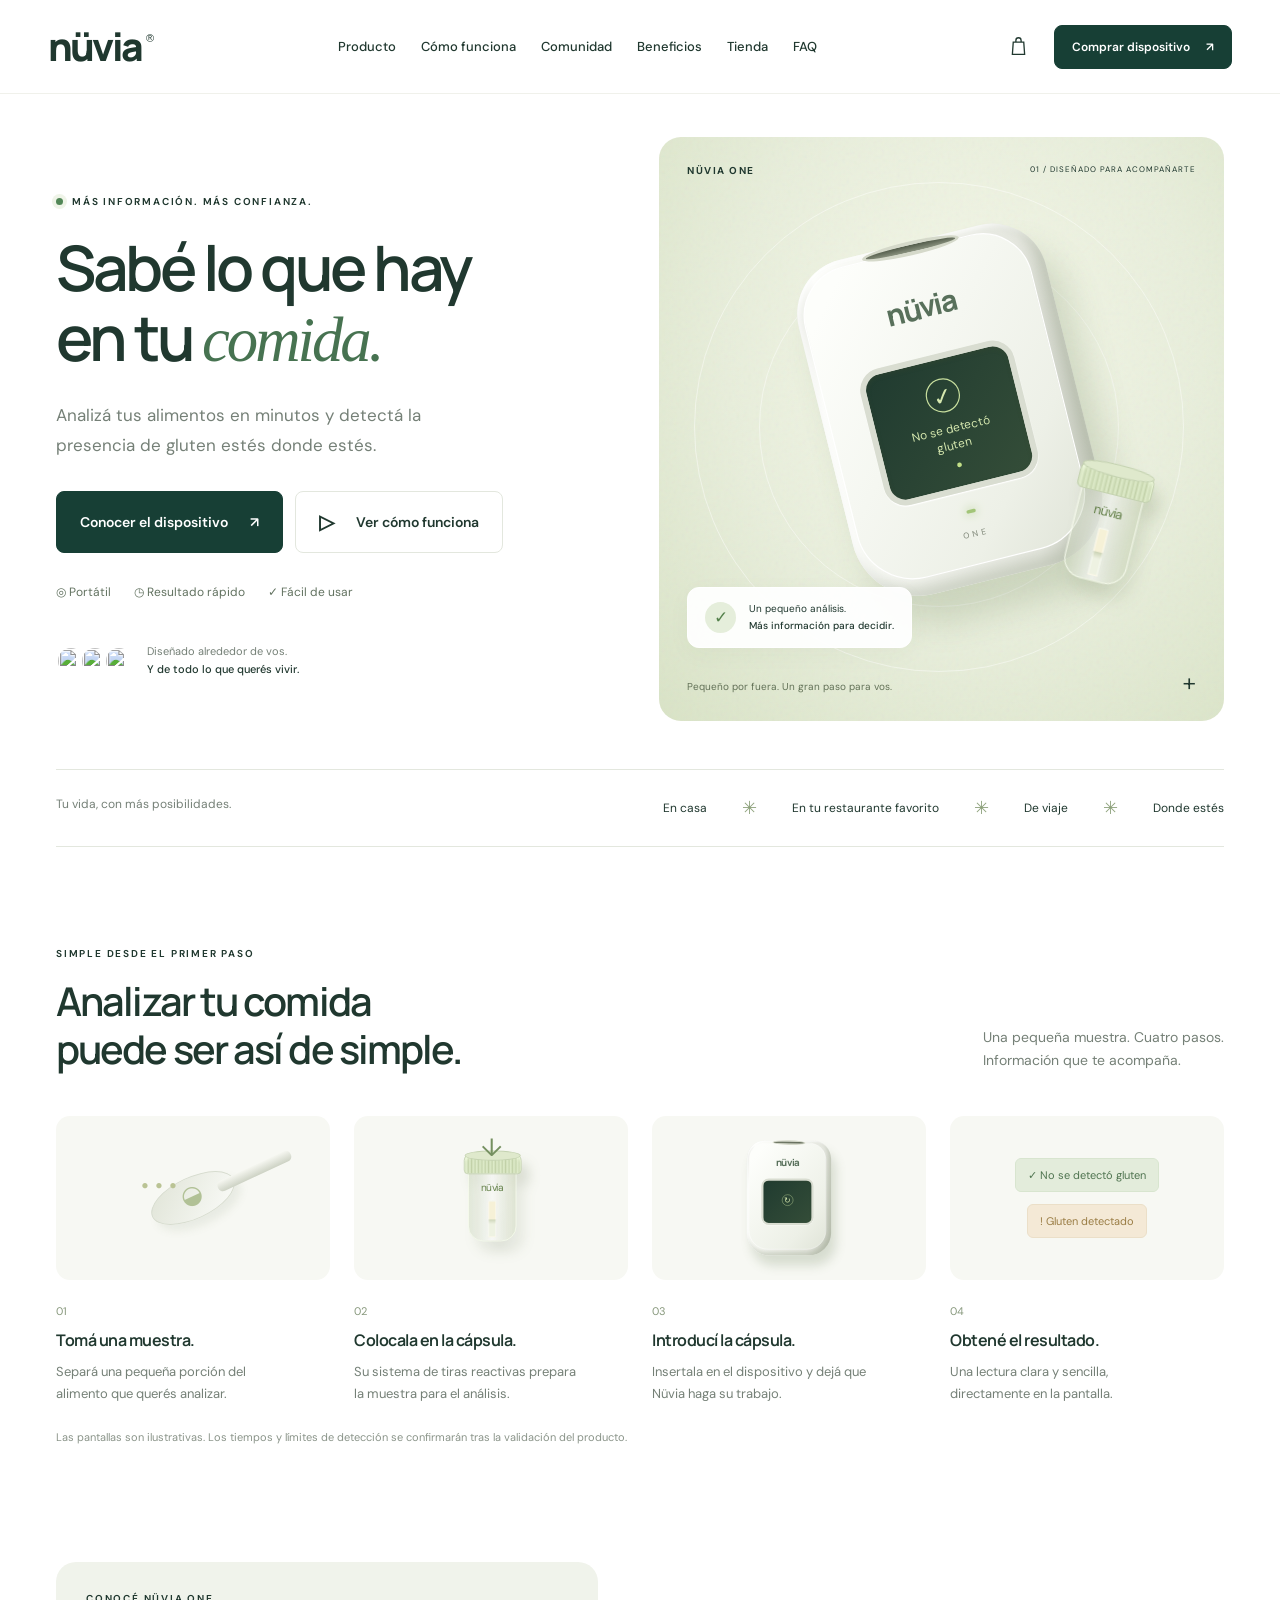
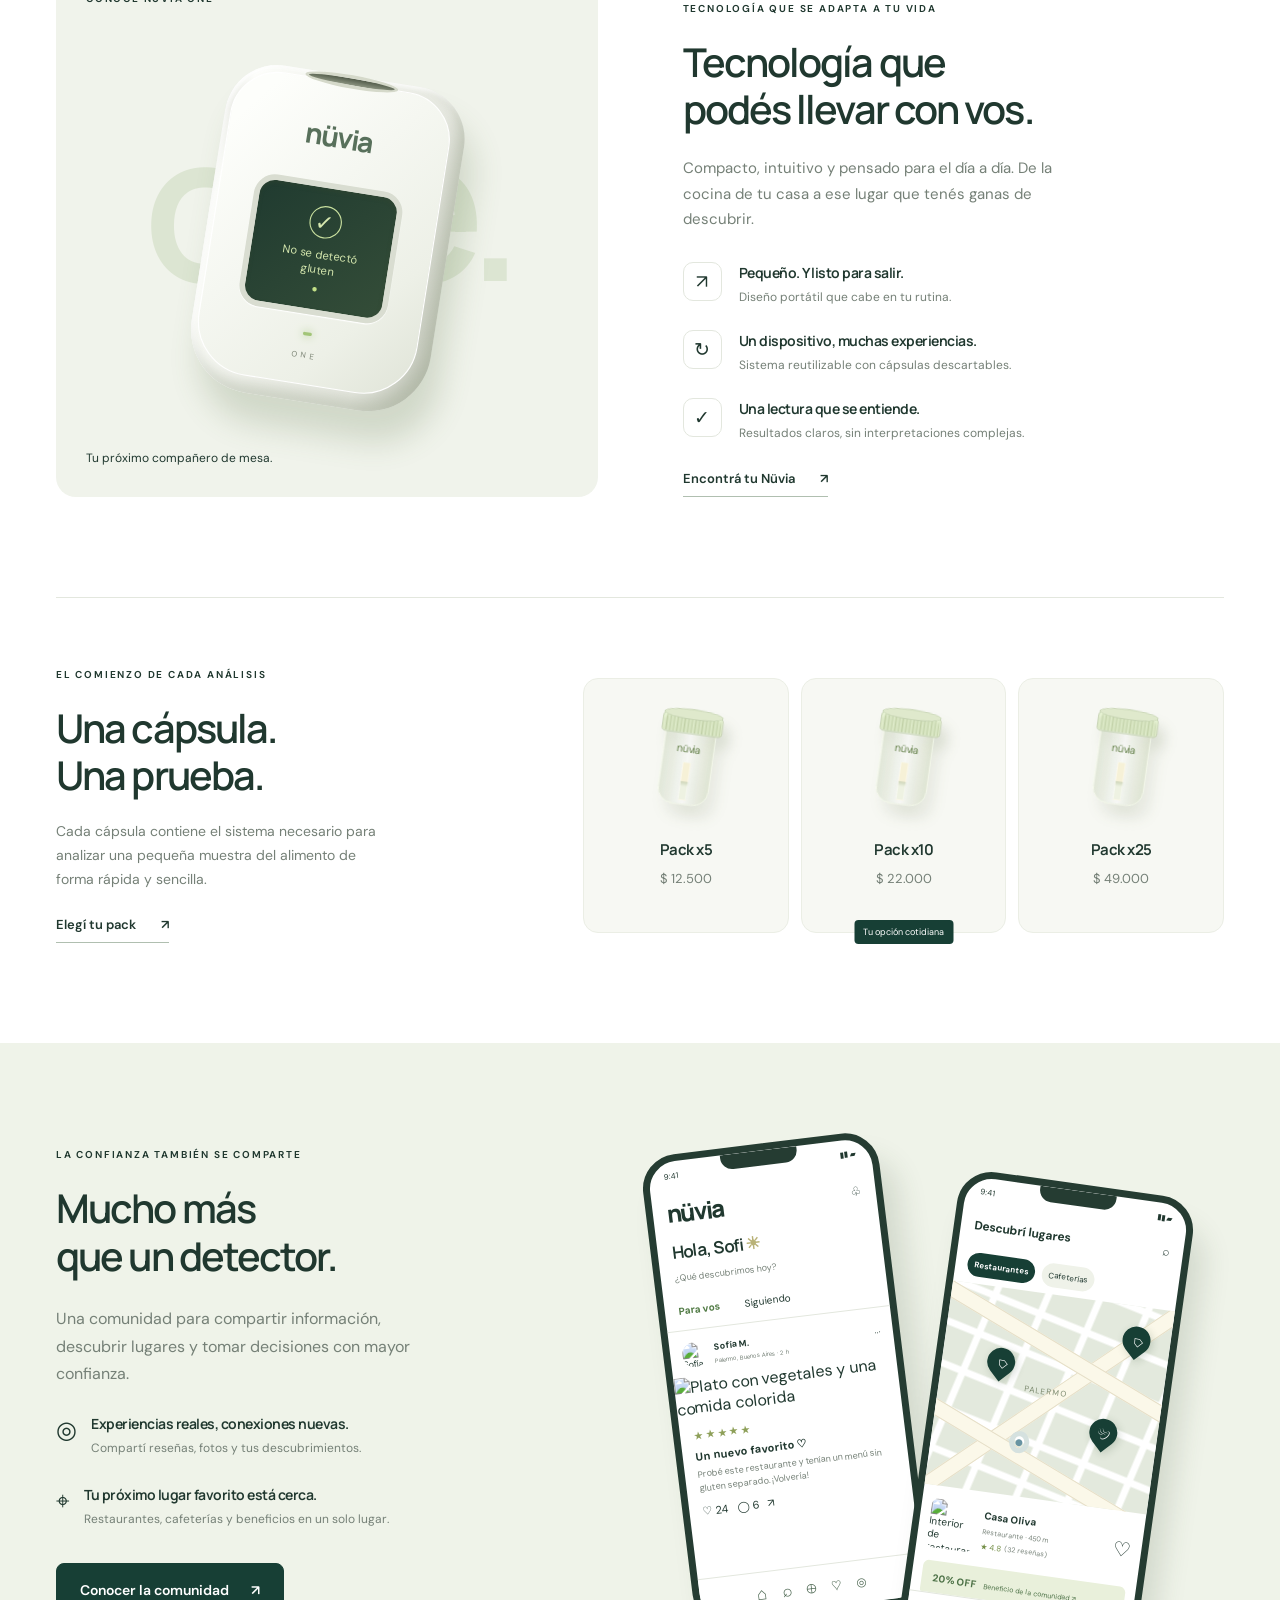
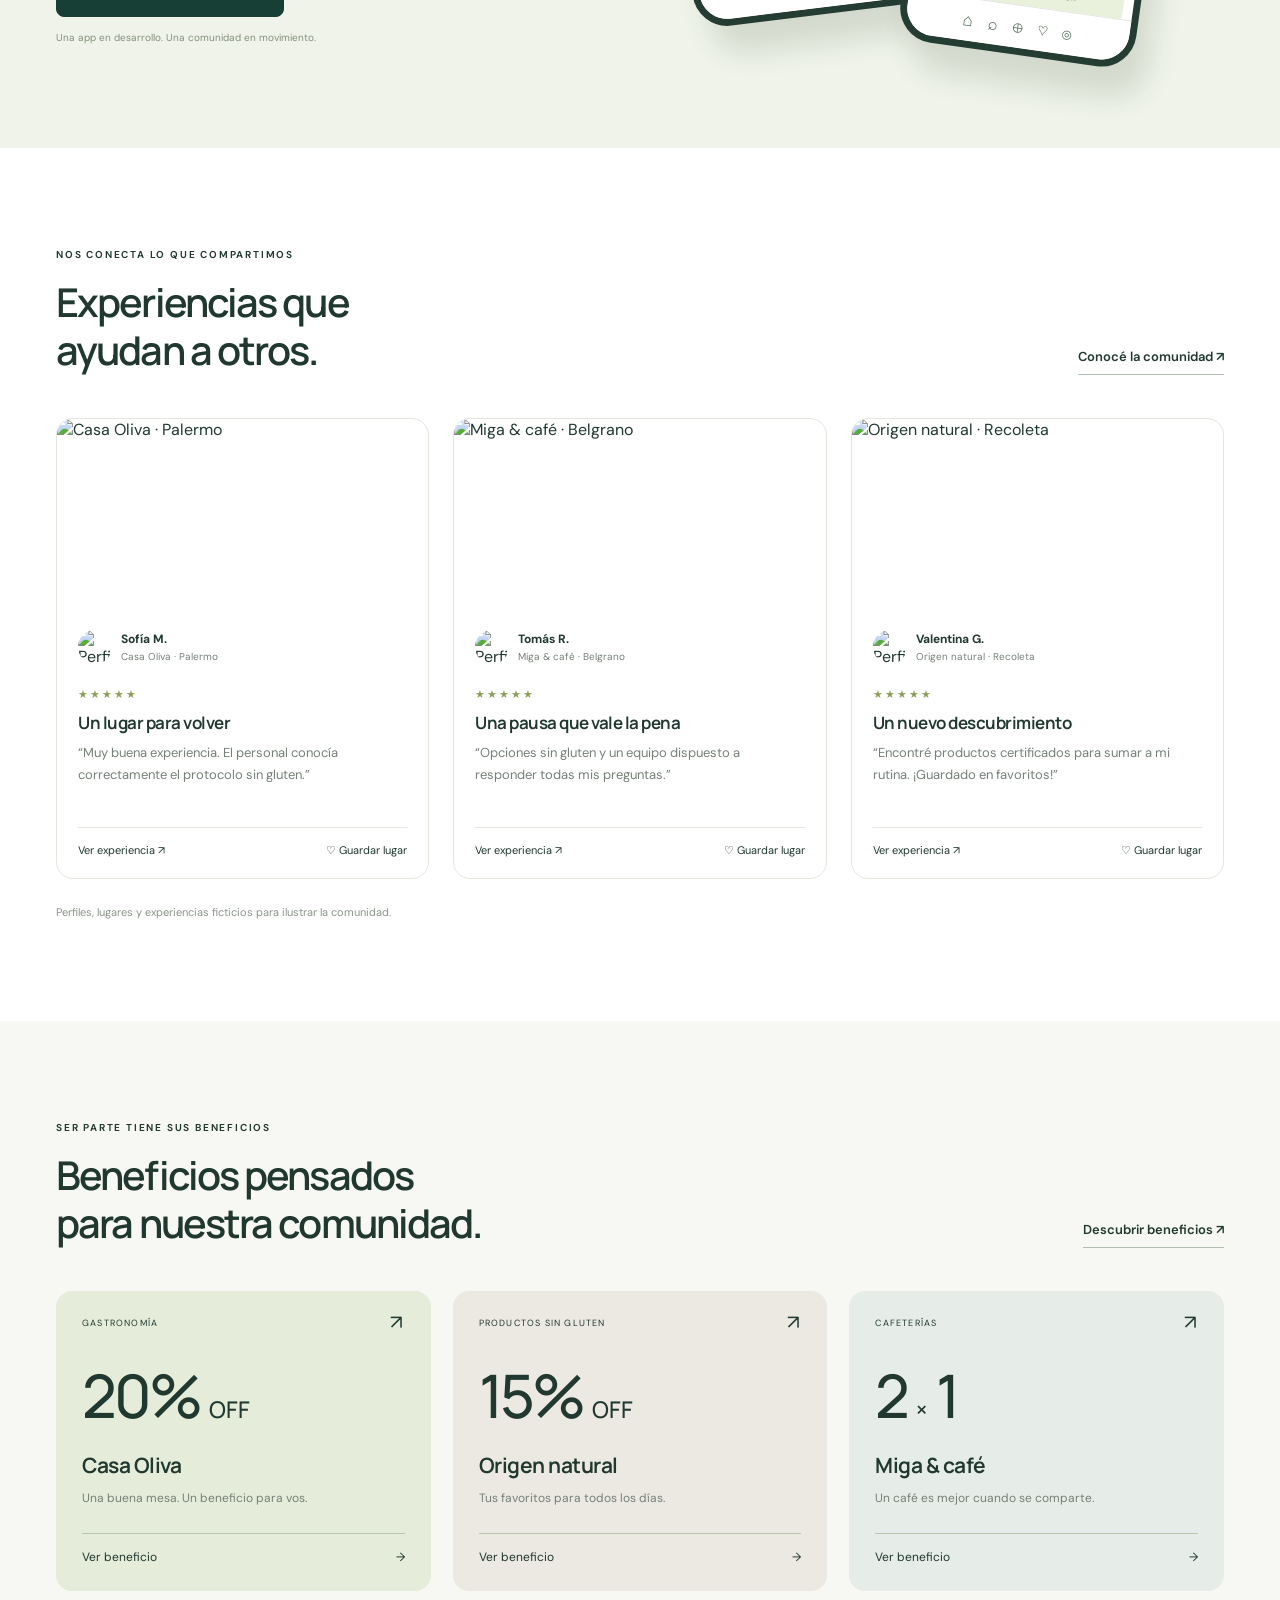
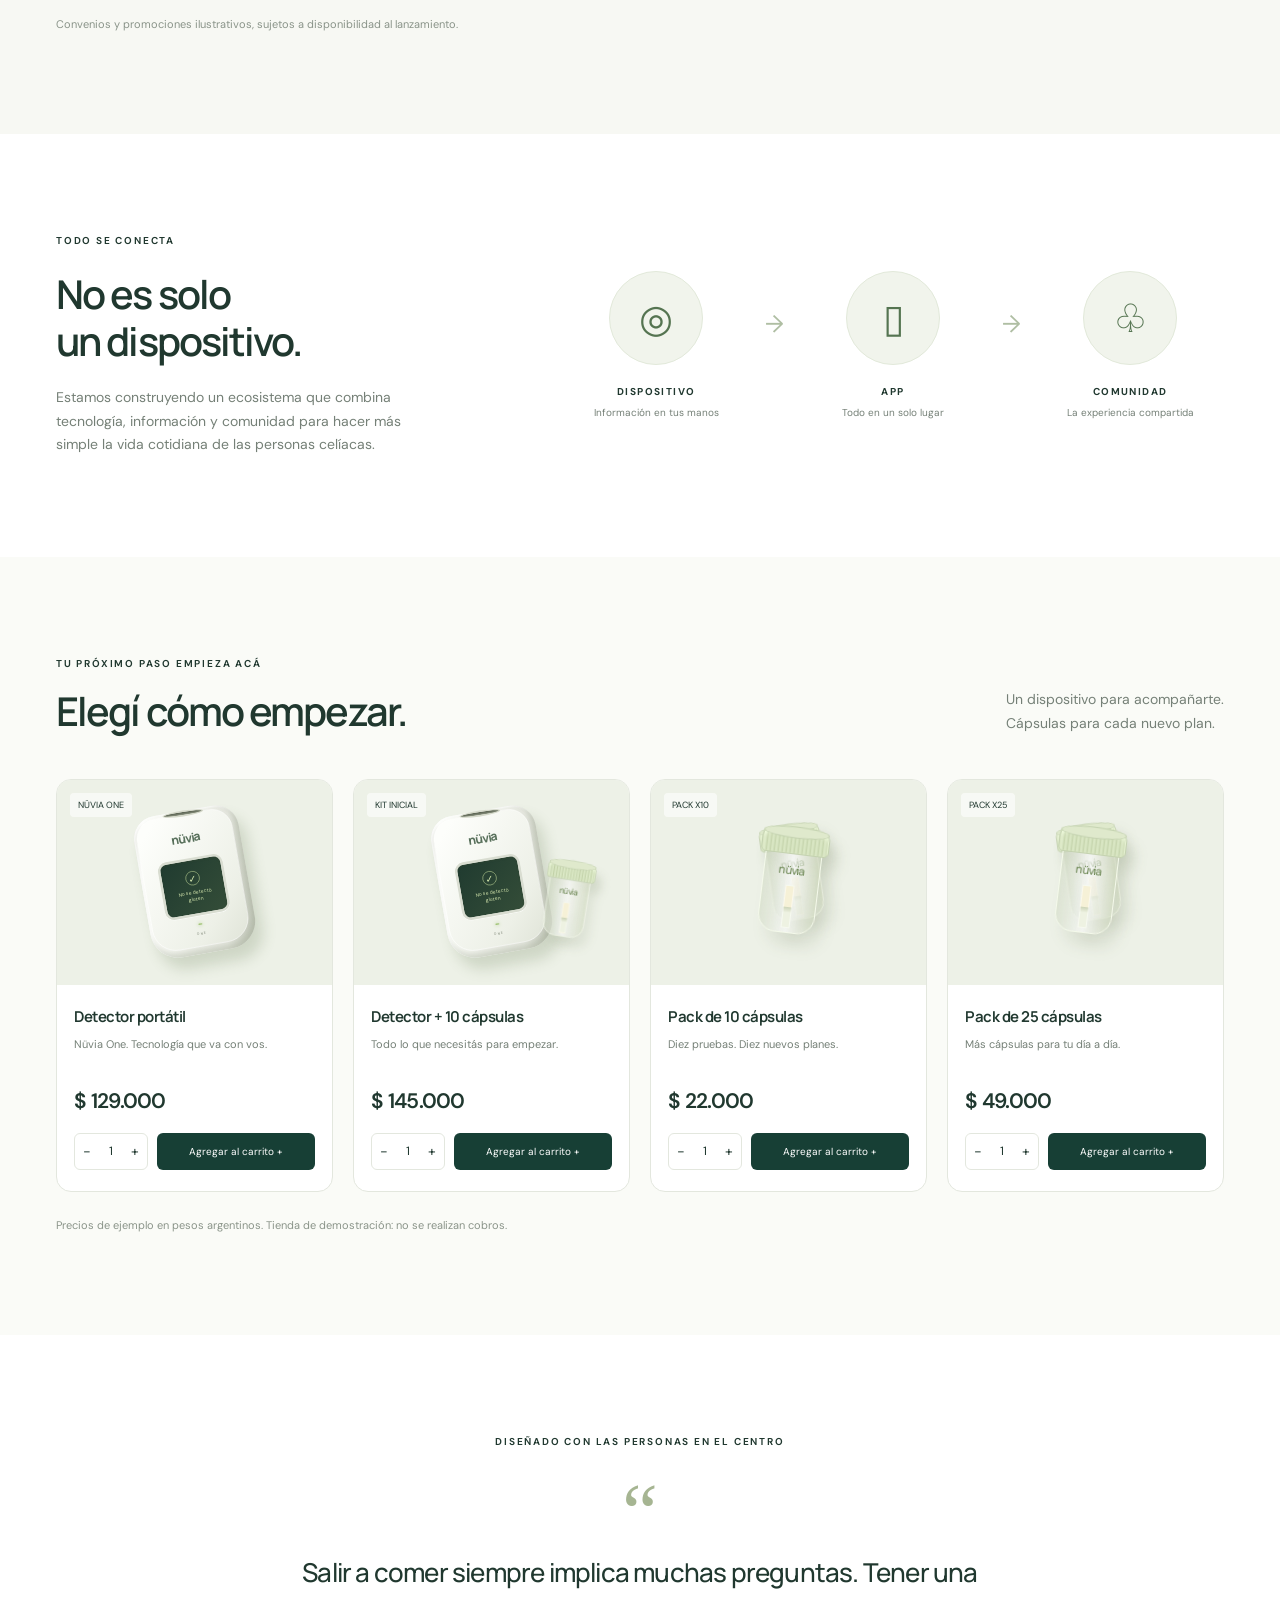
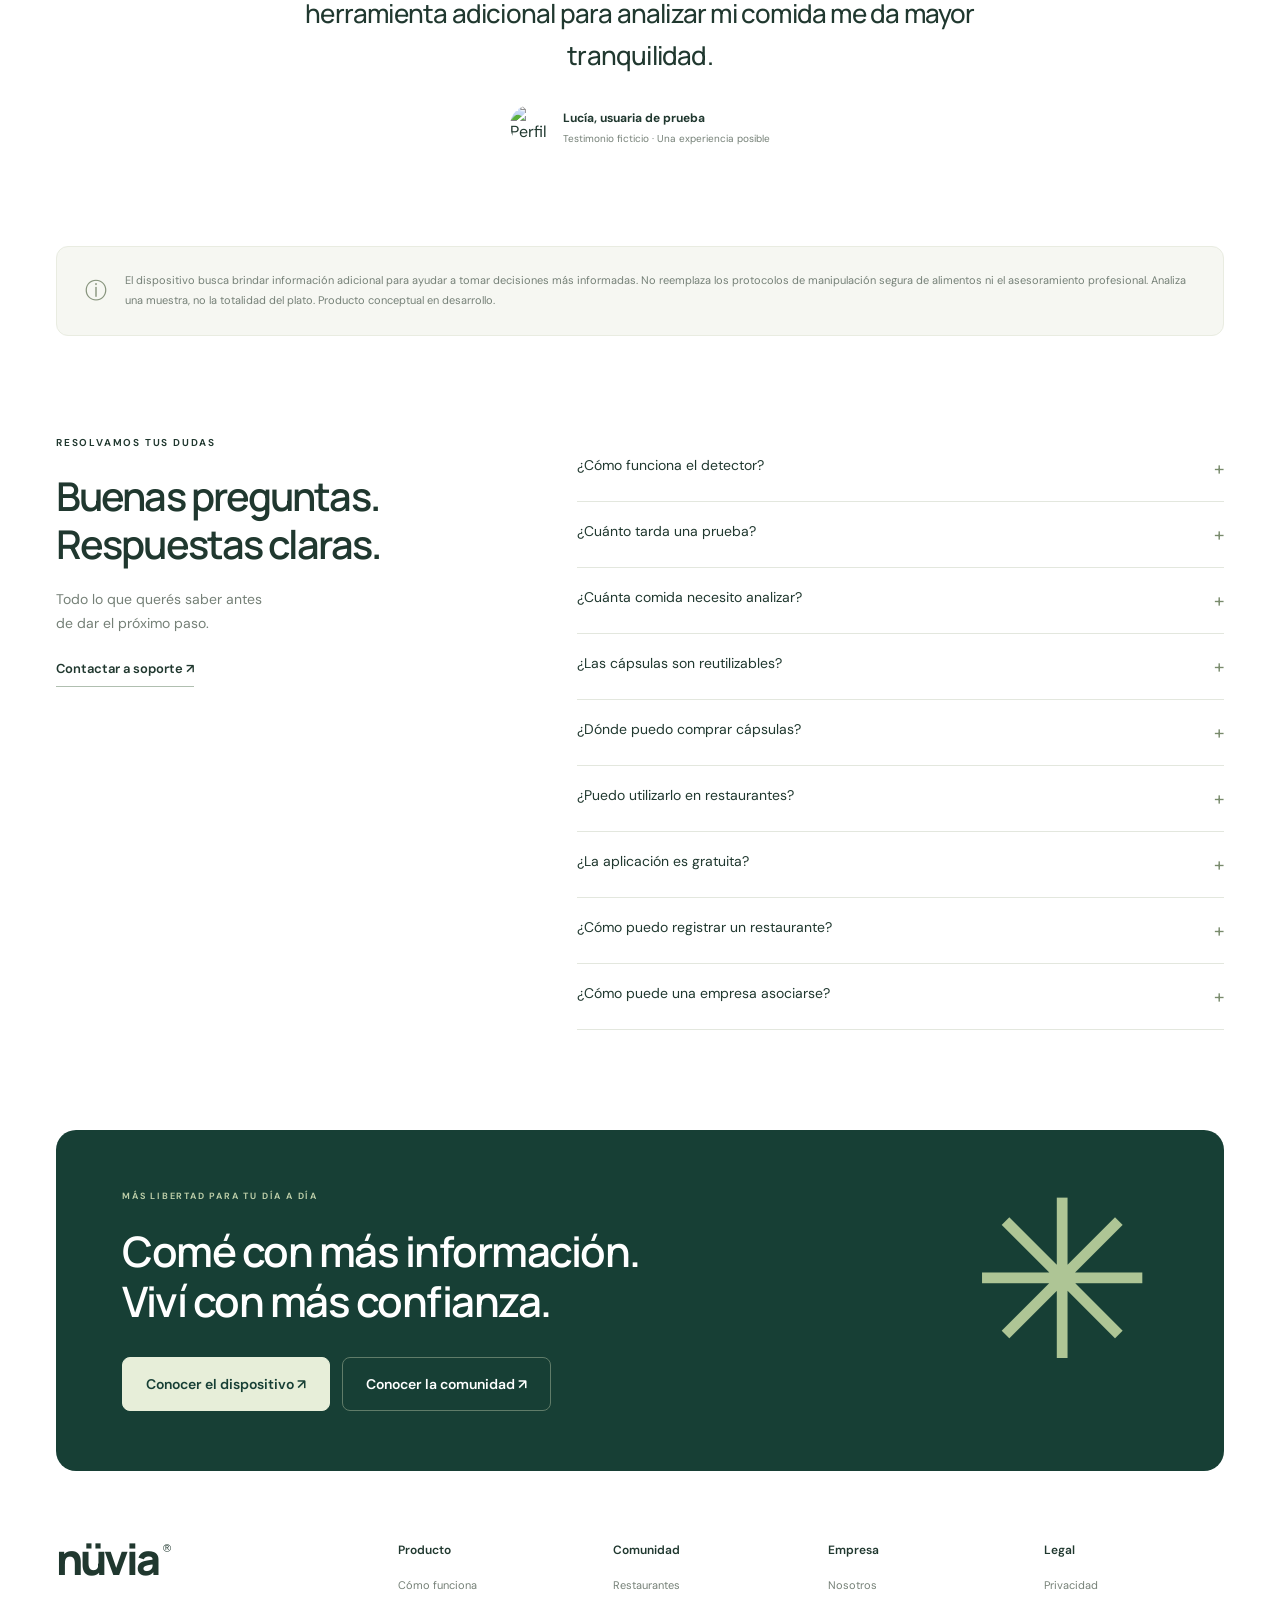
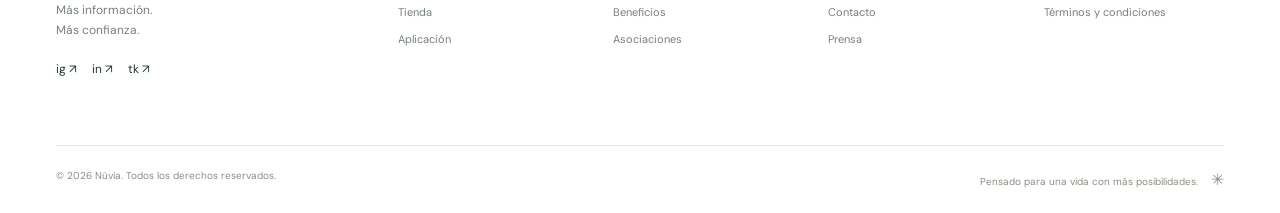
==== index.html @ 9cae3223 "Add files via upload" ====
<!DOCTYPE html>
<html lang="es"><head><meta charset="UTF-8"><meta name="viewport" content="width=device-width, initial-scale=1"><meta name="description" content="Nüvia: un ecosistema de tecnología, información y comunidad para personas celíacas. Conocé nuestro detector portátil, cápsulas y app."><meta name="theme-color" content="#163e36"><title>Nüvia — Comé con más confianza</title><link rel="icon" href="data:image/svg+xml,%3Csvg xmlns='http://www.w3.org/2000/svg' viewBox='0 0 40 40'%3E%3Crect width='40' height='40' rx='12' fill='%23163e36'/%3E%3Ctext x='9' y='29' font-size='30' fill='white' font-family='sans-serif'%3En%3C/text%3E%3C/svg%3E"><link rel="preconnect" href="https://fonts.googleapis.com"><link rel="preconnect" href="https://fonts.gstatic.com" crossorigin><link href="https://fonts.googleapis.com/css2?family=DM+Sans:wght@400;450;500;600;650;700&family=Manrope:wght@400;500;600;650;700;750;800&display=swap" rel="stylesheet"><link rel="stylesheet" href="styles.css"><script src="app.js" defer></script></head><body>
<header class="navbar"><a href="#" class="logo" aria-label="Nüvia, inicio">nüvia<span>®</span></a><nav id="navigation" aria-label="Navegación principal"><a href="#producto">Producto</a><a href="#como-funciona">Cómo funciona</a><a href="#comunidad">Comunidad</a><a href="#beneficios">Beneficios</a><a href="#tienda">Tienda</a><a href="#faq">FAQ</a></nav><div class="nav-actions"><button class="cart-toggle icon-button" aria-label="Abrir carrito"><svg viewBox="0 0 24 24"><path d="M6 7h12l1 14H5L6 7Zm3 0V5a3 3 0 0 1 6 0v2"/></svg><span class="cart-count" hidden>0</span></button><a class="button small" href="#tienda">Comprar dispositivo <span>↗</span></a><button class="menu-toggle icon-button" aria-label="Abrir menú" aria-expanded="false">☰</button></div></header>
<main><section class="hero section-wrap"><div class="hero-copy"><div class="eyebrow"><span class="status-dot"></span> MÁS INFORMACIÓN. MÁS CONFIANZA.</div><h1>Sabé lo que hay<br>en tu <span class="serif-word">comida.</span></h1><p>Analizá tus alimentos en minutos y detectá la presencia de gluten estés donde estés.</p><div class="button-row"><a href="#producto" class="button">Conocer el dispositivo <span>↗</span></a><a href="#como-funciona" class="button secondary"><span class="play">▷</span> Ver cómo funciona</a></div><div class="hero-features"><span>◎ Portátil</span><span>◷ Resultado rápido</span><span>✓ Fácil de usar</span></div><div class="hero-note"><span class="tiny-avatars"><img src="https://i.pravatar.cc/70?img=47" alt=""><img src="https://i.pravatar.cc/70?img=12" alt=""><img src="https://i.pravatar.cc/70?img=44" alt=""></span><span>Diseñado alrededor de vos.<br><strong>Y de todo lo que querés vivir.</strong></span></div></div><div class="hero-art"><div class="art-grain"></div><span class="art-label">NÜVIA ONE <span>01 / DISEÑADO PARA ACOMPAÑARTE</span></span><div class="orbit orbit-one"></div><div class="orbit orbit-two"></div><div class="device hero-device"><div class="device-slot"></div><div class="device-face"><div class="device-brand">nüvia</div><div class="device-screen"><span class="screen-check">✓</span><span>No se detectó<br><b>gluten</b></span><i></i></div><div class="device-light"></div><span class="device-model">ONE</span></div></div><div class="capsule hero-capsule"><div class="capsule-top"></div><div class="capsule-body"><span>nüvia</span><i></i></div></div><div class="floating-result"><span class="result-icon">✓</span><div>Un pequeño análisis.<br><strong>Más información para decidir.</strong></div></div><span class="art-foot">Pequeño por fuera. Un gran paso para vos.</span><span class="art-plus">+</span></div></section>
<div class="manifesto-strip section-wrap"><span>Tu vida, con más posibilidades.</span><div>En casa <span>✳</span> En tu restaurante favorito <span>✳</span> De viaje <span>✳</span> Donde estés</div></div>
<section id="como-funciona" class="section-wrap how section-space"><div class="section-heading"><div><div class="eyebrow">SIMPLE DESDE EL PRIMER PASO</div><h2>Analizar tu comida<br>puede ser así de simple.</h2></div><p>Una pequeña muestra. Cuatro pasos.<br>Información que te acompaña.</p></div><div class="steps"><article><div class="step-visual"><span class="sample-spoon">◒</span><span class="sample-dots">• • •</span></div><span class="step-number">01</span><h3>Tomá una muestra.</h3><p>Separá una pequeña porción del alimento que querés analizar.</p></article><article><div class="step-visual"><div class="capsule mini-capsule"><div class="capsule-top"></div><div class="capsule-body"><span>nüvia</span><i></i></div></div><span class="sample-arrow">↓</span></div><span class="step-number">02</span><h3>Colocala en la cápsula.</h3><p>Su sistema de tiras reactivas prepara la muestra para el análisis.</p></article><article><div class="step-visual"><div class="device small-device"><div class="device-slot"></div><div class="device-face"><div class="device-brand">nüvia</div><div class="device-screen"><span class="screen-check">↻</span></div></div></div></div><span class="step-number">03</span><h3>Introducí la cápsula.</h3><p>Insertala en el dispositivo y dejá que Nüvia haga su trabajo.</p></article><article><div class="step-visual result-visual"><span>✓ No se detectó gluten</span><span>! Gluten detectado</span></div><span class="step-number">04</span><h3>Obtené el resultado.</h3><p>Una lectura clara y sencilla, directamente en la pantalla.</p></article></div><p class="small-note">Las pantallas son ilustrativas. Los tiempos y límites de detección se confirmarán tras la validación del producto.</p></section>
<section id="producto" class="product-section section-wrap section-space"><div class="product-stage"><div class="eyebrow">CONOCÉ NÜVIA ONE</div><span class="stage-word">one.</span><div class="device showcase-device"><div class="device-slot"></div><div class="device-face"><div class="device-brand">nüvia</div><div class="device-screen"><span class="screen-check">✓</span><span>No se detectó<br><b>gluten</b></span><i></i></div><div class="device-light"></div><span class="device-model">ONE</span></div></div><span class="stage-caption">Tu próximo compañero de mesa.</span></div><div class="product-copy"><div class="eyebrow">TECNOLOGÍA QUE SE ADAPTA A TU VIDA</div><h2>Tecnología que<br>podés llevar con vos.</h2><p>Compacto, intuitivo y pensado para el día a día. De la cocina de tu casa a ese lugar que tenés ganas de descubrir.</p><div class="feature-list"><div><span>↗</span><section><h3>Pequeño. Y listo para salir.</h3><p>Diseño portátil que cabe en tu rutina.</p></section></div><div><span>↻</span><section><h3>Un dispositivo, muchas experiencias.</h3><p>Sistema reutilizable con cápsulas descartables.</p></section></div><div><span>✓</span><section><h3>Una lectura que se entiende.</h3><p>Resultados claros, sin interpretaciones complejas.</p></section></div></div><a href="#tienda" class="link-arrow">Encontrá tu Nüvia <span>↗</span></a></div></section>
<section id="capsulas" class="capsules-section section-wrap section-space"><div><div class="eyebrow">EL COMIENZO DE CADA ANÁLISIS</div><h2>Una cápsula.<br>Una prueba.</h2><p>Cada cápsula contiene el sistema necesario para analizar una pequeña muestra del alimento de forma rápida y sencilla.</p><a href="#tienda" class="link-arrow">Elegí tu pack <span>↗</span></a></div><div class="capsule-packs"><article><div class="capsule pack-capsule"><div class="capsule-top"></div><div class="capsule-body"><span>nüvia</span><i></i></div></div><h3>Pack x5</h3><span>$ 12.500</span></article><article><div class="capsule pack-capsule"><div class="capsule-top"></div><div class="capsule-body"><span>nüvia</span><i></i></div></div><h3>Pack x10</h3><span>$ 22.000</span><small>Tu opción cotidiana</small></article><article><div class="capsule pack-capsule"><div class="capsule-top"></div><div class="capsule-body"><span>nüvia</span><i></i></div></div><h3>Pack x25</h3><span>$ 49.000</span></article></div></section>
<section class="app-section section-space" id="app"><div class="section-wrap app-layout"><div class="app-copy"><div class="eyebrow">LA CONFIANZA TAMBIÉN SE COMPARTE</div><h2>Mucho más<br>que un detector.</h2><p>Una comunidad para compartir información, descubrir lugares y tomar decisiones con mayor confianza.</p><div class="app-feature"><span>◎</span><div><h3>Experiencias reales, conexiones nuevas.</h3><p>Compartí reseñas, fotos y tus descubrimientos.</p></div></div><div class="app-feature"><span>⌖</span><div><h3>Tu próximo lugar favorito está cerca.</h3><p>Restaurantes, cafeterías y beneficios en un solo lugar.</p></div></div><a class="button" href="#comunidad">Conocer la comunidad <span>↗</span></a><small>Una app en desarrollo. Una comunidad en movimiento.</small></div><div class="phones"><div class="phone phone-feed"><div class="phone-status">9:41 <span>▮▮ ▰</span></div><div class="phone-notch"></div><div class="phone-nav"><span class="logo">nüvia</span><span>♧</span></div><h3>Hola, Sofi <span>☀</span></h3><p>¿Qué descubrimos hoy?</p><div class="phone-tabs"><b>Para vos</b><span>Siguiendo</span></div><div class="phone-user"><img src="https://i.pravatar.cc/70?img=47" alt="Sofía, perfil ficticio"><span><b>Sofía M.</b><small>Palermo, Buenos Aires · 2 h</small></span><span>···</span></div><img class="phone-food" src="https://images.unsplash.com/photo-1511690743698-d9d85f2fbf38?w=500&auto=format&fit=crop&q=80" alt="Plato con vegetales y una comida colorida" loading="lazy"><div class="phone-post"><span class="stars">★★★★★</span><b>Un nuevo favorito ♡</b><p>Probé este restaurante y tenían un menú sin gluten separado. ¡Volvería!</p><span>♡ 24 &nbsp; ◯ 6 &nbsp; ↗</span></div><div class="phone-bottom">⌂ &nbsp; ⌕ &nbsp; ⊕ &nbsp; ♡ &nbsp; ◎</div></div><div class="phone phone-map"><div class="phone-status">9:41 <span>▮▮ ▰</span></div><div class="phone-notch"></div><div class="phone-nav"><b>Descubrí lugares</b><span>⌕</span></div><div class="map-tags"><b>Restaurantes</b><span>Cafeterías</span></div><div class="mock-map"><span class="map-road road1"></span><span class="map-road road2"></span><span class="map-road road3"></span><i class="map-pin pin1">⌂</i><i class="map-pin pin2">♨</i><i class="map-pin pin3">⌂</i><span class="map-neighborhood">PALERMO</span><span class="map-you">●</span></div><div class="map-place"><img src="https://images.unsplash.com/photo-1552566626-52f8b828add9?w=160&auto=format&fit=crop&q=80" alt="Interior de restaurante" loading="lazy"><div><b>Casa Oliva</b><small>Restaurante · 450 m</small><span>★ 4.8 <small>(32 reseñas)</small></span></div><span>♡</span></div><div class="map-discount">20% OFF <span>Beneficio de la comunidad ↗</span></div><div class="map-categories">Restaurantes · Cafeterías<br>Supermercados · Hoteles</div><div class="phone-bottom">⌂ &nbsp; ⌕ &nbsp; ⊕ &nbsp; ♡ &nbsp; ◎</div></div></div></div></section>
<section id="comunidad" class="section-wrap section-space"><div class="section-heading"><div><div class="eyebrow">NOS CONECTA LO QUE COMPARTIMOS</div><h2>Experiencias que<br>ayudan a otros.</h2></div><a href="#app" class="link-arrow">Conocé la comunidad ↗</a></div><div class="community-grid" id="community-grid"></div><p class="small-note">Perfiles, lugares y experiencias ficticios para ilustrar la comunidad.</p></section>
<section id="beneficios" class="benefits-section section-space"><div class="section-wrap"><div class="section-heading"><div><div class="eyebrow">SER PARTE TIENE SUS BENEFICIOS</div><h2>Beneficios pensados<br>para nuestra comunidad.</h2></div><button class="link-arrow text-button" id="discover-benefits">Descubrir beneficios ↗</button></div><div class="benefits-grid"><article><div class="benefit-top"><span>GASTRONOMÍA</span><span>↗</span></div><strong>20% <em>OFF</em></strong><h3>Casa Oliva</h3><p>Una buena mesa. Un beneficio para vos.</p><button data-benefit="Casa Oliva">Ver beneficio <span>→</span></button></article><article><div class="benefit-top"><span>PRODUCTOS SIN GLUTEN</span><span>↗</span></div><strong>15% <em>OFF</em></strong><h3>Origen natural</h3><p>Tus favoritos para todos los días.</p><button data-benefit="Origen natural">Ver beneficio <span>→</span></button></article><article><div class="benefit-top"><span>CAFETERÍAS</span><span>↗</span></div><strong>2 <em>×</em> 1</strong><h3>Miga & café</h3><p>Un café es mejor cuando se comparte.</p><button data-benefit="Miga & café">Ver beneficio <span>→</span></button></article></div><p class="small-note">Convenios y promociones ilustrativos, sujetos a disponibilidad al lanzamiento.</p></div></section>
<section class="ecosystem section-wrap section-space"><div><div class="eyebrow">TODO SE CONECTA</div><h2>No es solo<br>un dispositivo.</h2><p>Estamos construyendo un ecosistema que combina tecnología, información y comunidad para hacer más simple la vida cotidiana de las personas celíacas.</p></div><div class="ecosystem-diagram"><div><span>◎</span><b>DISPOSITIVO</b><small>Información en tus manos</small></div><i>→</i><div><span>▯</span><b>APP</b><small>Todo en un solo lugar</small></div><i>→</i><div><span>♧</span><b>COMUNIDAD</b><small>La experiencia compartida</small></div></div></section>
<section id="tienda" class="store-section section-space"><div class="section-wrap"><div class="section-heading"><div><div class="eyebrow">TU PRÓXIMO PASO EMPIEZA ACÁ</div><h2>Elegí cómo empezar.</h2></div><p>Un dispositivo para acompañarte.<br>Cápsulas para cada nuevo plan.</p></div><div class="store-grid" id="store-grid"></div><p class="small-note">Precios de ejemplo en pesos argentinos. Tienda de demostración: no se realizan cobros.</p></div></section>
<section class="testimonials section-wrap section-space"><div class="eyebrow">DISEÑADO CON LAS PERSONAS EN EL CENTRO</div><span class="quote-mark">“</span><blockquote>Salir a comer siempre implica muchas preguntas. Tener una herramienta adicional para analizar mi comida me da mayor tranquilidad.</blockquote><div class="testimonial-author"><img src="https://i.pravatar.cc/70?img=44" alt="Perfil ilustrativo" loading="lazy"><span><b>Lucía, usuaria de prueba</b><small>Testimonio ficticio · Una experiencia posible</small></span></div></section>
<div class="disclaimer section-wrap"><span>ⓘ</span><p>El dispositivo busca brindar información adicional para ayudar a tomar decisiones más informadas. No reemplaza los protocolos de manipulación segura de alimentos ni el asesoramiento profesional. Analiza una muestra, no la totalidad del plato. Producto conceptual en desarrollo.</p></div>
<section id="faq" class="faq section-wrap section-space"><div><div class="eyebrow">RESOLVAMOS TUS DUDAS</div><h2>Buenas preguntas.<br>Respuestas claras.</h2><p>Todo lo que querés saber antes<br>de dar el próximo paso.</p><button class="link-arrow text-button" data-info="Soporte Nüvia">Contactar a soporte ↗</button></div><div id="faq-list"></div></section>
<section class="final-cta section-wrap"><span class="eyebrow">MÁS LIBERTAD PARA TU DÍA A DÍA</span><h2>Comé con más información.<br>Viví con más confianza.</h2><div class="button-row"><a class="button light" href="#producto">Conocer el dispositivo ↗</a><a class="button outline-light" href="#comunidad">Conocer la comunidad ↗</a></div><span class="cta-star">✳</span></section></main>
<footer class="section-wrap"><div class="footer-main"><div class="footer-brand"><a href="#" class="logo">nüvia<span>®</span></a><p>Más información.<br>Más confianza.</p><div class="socials"><button data-info="Instagram">ig ↗</button><button data-info="LinkedIn">in ↗</button><button data-info="TikTok">tk ↗</button></div></div><div><h4>Producto</h4><a href="#como-funciona">Cómo funciona</a><a href="#tienda">Tienda</a><a href="#app">Aplicación</a></div><div><h4>Comunidad</h4><a href="#comunidad">Restaurantes</a><a href="#beneficios">Beneficios</a><button data-info="Asociaciones">Asociaciones</button></div><div><h4>Empresa</h4><button data-info="Nosotros">Nosotros</button><button data-info="Contacto">Contacto</button><button data-info="Prensa">Prensa</button></div><div><h4>Legal</h4><button data-info="Privacidad">Privacidad</button><button data-info="Términos y condiciones">Términos y condiciones</button></div></div><div class="footer-bottom"><span>© 2026 Nüvia. Todos los derechos reservados.</span><span>Pensado para una vida con más posibilidades. <span>✳</span></span></div></footer>
<div class="backdrop" id="cart-backdrop" hidden></div><aside class="cart-panel" id="cart" role="dialog" aria-modal="true" aria-label="Tu carrito" hidden><div class="drawer-heading"><h2>Tu carrito <span id="cart-total-count"></span></h2><button class="icon-button" id="close-cart" aria-label="Cerrar carrito">✕</button></div><div id="cart-items"></div><div class="cart-summary" id="cart-summary"></div></aside><dialog id="modal"><button class="modal-close icon-button" aria-label="Cerrar ventana">✕</button><div id="modal-content"></div></dialog><div class="toast" role="status" aria-live="polite"></div>
</body></html>
---- styles.css ----
:root{--forest:#173f35;--green:#32694c;--lime:#d8e9b6;--ink:#20382f;--muted:#758077;--cream:#f7f8f3;--border:#e3e7de;--radius:22px}*{box-sizing:border-box}html{scroll-behavior:smooth;scroll-padding-top:105px}body{margin:0;color:var(--ink);font-family:'DM Sans',sans-serif;font-size:16px;background:#fff}button,input{font:inherit}button,a{-webkit-tap-highlight-color:transparent}button{cursor:pointer}a{color:inherit;text-decoration:none}button{color:inherit}img{max-width:100%;object-fit:cover}button:focus-visible,a:focus-visible,input:focus-visible,summary:focus-visible{outline:3px solid #74a986;outline-offset:5px}h1,h2,h3,h4,p{margin:0}h1,h2,h3{font-family:Manrope,sans-serif}p{line-height:1.7;color:var(--muted)}h2{font-size:clamp(30px,3.1vw,46px);font-weight:600;line-height:1.2;letter-spacing:-1.9px}h3{font-size:18px;font-weight:650;letter-spacing:-.5px}.section-wrap{max-width:1296px;width:calc(100% - 112px);margin:auto}.section-space{padding-top:100px;padding-bottom:100px}.navbar{height:94px;display:flex;align-items:center;gap:36px;padding:0 48px;position:sticky;top:0;z-index:30;background:#fffffff2;backdrop-filter:blur(16px);border-bottom:1px solid #f0f1eb}.logo{font-family:Manrope,sans-serif;font-size:39px;font-weight:800;letter-spacing:-2.8px;line-height:1;white-space:nowrap}.logo span{font:11px sans-serif;vertical-align:top;display:inline-block;margin:5px 0 0 5px;letter-spacing:0}.navbar nav{display:flex;align-items:center;gap:25px;flex:1;justify-content:center}.navbar nav a{font-size:13px;font-weight:500;white-space:nowrap}.navbar nav a:hover{color:#67956d}.nav-actions{display:flex;gap:19px;align-items:center}.button{display:inline-flex;gap:22px;justify-content:center;align-items:center;background:var(--forest);color:white;border:1px solid var(--forest);border-radius:8px;padding:17px 23px;font-size:14px;font-weight:600;transition:background .2s,transform .2s}.button:hover{background:#2b6148;transform:translateY(-2px)}.button.small{padding:13px 17px;font-size:12px;gap:16px}.button.secondary{background:transparent;color:var(--ink);border-color:var(--border)}.button.secondary:hover{background:#ecf1e6}.text-button{background:none;border:0;padding:0}.icon-button{width:34px;height:36px;display:grid;place-items:center;border:0;background:none;font-size:20px;position:relative}.icon-button svg{width:21px;fill:none;stroke:currentColor;stroke-width:1.5}.cart-count{position:absolute;right:-4px;top:-2px;border-radius:50%;font-size:10px;background:var(--forest);color:#fff;width:16px;height:16px;line-height:16px}.menu-toggle{display:none}.hero{display:grid;grid-template-columns:1fr 1fr;gap:38px;padding-top:43px;padding-bottom:48px;min-height:675px}.hero-copy{padding:58px 0 15px}.eyebrow{font-size:10px;letter-spacing:1.8px;font-weight:650;display:flex;align-items:center;gap:9px;margin-bottom:24px}.status-dot{width:7px;height:7px;border-radius:50%;background:#528757;box-shadow:0 0 0 4px #eff4e8}h1{font-size:clamp(45px,4.9vw,70px);letter-spacing:-3.5px;font-weight:600;line-height:1.12}.serif-word{font-family:Georgia,serif;font-style:italic;font-weight:400;color:#477351;letter-spacing:-3px}.hero-copy>p{font-size:17px;max-width:390px;margin-top:26px;line-height:1.75}.button-row{display:flex;gap:12px;margin-top:30px;flex-wrap:wrap}.play{font-size:20px}.hero-features{display:flex;gap:23px;font-size:12px;margin-top:31px;color:#627260}.hero-note{display:flex;gap:13px;align-items:center;font-size:11px;line-height:1.6;color:var(--muted);margin-top:43px}.hero-note strong{font-weight:500;color:var(--ink)}.tiny-avatars{display:flex;padding-left:6px}.tiny-avatars img{width:30px;height:30px;border-radius:50%;border:2px solid white;margin-left:-6px}.hero-art{position:relative;overflow:hidden;min-height:562px;background:radial-gradient(ellipse at 54% 38%,#f4f7e8 5%,#e8eedb 55%,#d9e3c6);border-radius:22px}.art-grain{position:absolute;inset:0;opacity:.13;background-image:url("data:image/svg+xml,%3Csvg viewBox='0 0 180 180' xmlns='http://www.w3.org/2000/svg'%3E%3Cfilter id='n'%3E%3CfeTurbulence type='fractalNoise' baseFrequency='.8' numOctaves='3' stitchTiles='stitch'/%3E%3C/filter%3E%3Crect width='100%25' height='100%25' opacity='.4' filter='url(%23n)'/%3E%3C/svg%3E")}.art-label{position:absolute;top:27px;left:28px;right:28px;display:flex;justify-content:space-between;font-size:10px;font-weight:700;letter-spacing:1.5px}.art-label span{font-size:8px;font-weight:400;letter-spacing:1px}.orbit{position:absolute;border:1px solid #ffffff70;border-radius:50%;width:490px;height:490px;top:45px;left:35px}.orbit-two{width:360px;height:360px;left:100px;top:110px}.device{width:216px;height:294px;position:relative;background:linear-gradient(100deg,#d8dad1,#fcfdf9 9%,#e5e7df 75%,#bdc2b4);border-radius:47px 47px 57px 57px;box-shadow:12px 26px 28px #546c4333,inset -6px -9px 12px #9ca48f66,inset 3px 2px 5px #fff;transform:rotate(-13deg)}.device-face{position:absolute;inset:6px 13px 15px 5px;border:1px solid #fff;border-radius:43px 43px 49px 49px;background:linear-gradient(130deg,#fdfefb 10%,#edf0e7 75%,#e0e4d8);display:flex;flex-direction:column;align-items:center}.device-brand{font-family:Manrope,sans-serif;font-size:25px;font-weight:750;letter-spacing:-1.5px;color:#58705b;margin-top:31px}.device-screen{margin-top:24px;width:134px;height:119px;box-shadow:inset 0 2px 4px #38472e55,0 1px 1px #fff;background:linear-gradient(135deg,#203b30,#344d38);border:5px solid #d9ddd1;border-radius:19px;display:flex;flex-direction:column;align-items:center;justify-content:center;color:#d6e8af;font-size:10px;text-align:center;line-height:1.4}.device-screen b{font-weight:400}.screen-check{display:grid;place-items:center;border:1px solid #c8df9e;width:29px;height:29px;font-size:20px;border-radius:50%;margin-bottom:8px}.device-screen i{width:4px;height:4px;border-radius:50%;background:#c2df87;margin-top:8px}.device-light{margin-top:16px;width:8px;height:3px;border-radius:4px;background:#a2c578;box-shadow:0 0 8px #a2c578}.device-model{margin-top:13px;font-size:7px;letter-spacing:3px;color:#7c8475}.device-slot{position:absolute;width:84px;height:12px;background:linear-gradient(#515a49,#8c9481);border:3px solid #d5d9ca;z-index:2;top:-1px;left:66px;border-radius:50%;transform:rotate(1deg)}.hero-device{position:absolute;top:127px;left:calc(50% - 99px);transform:rotate(-14deg) scale(1.18)}.capsule{position:relative;width:64px;height:107px;filter:drop-shadow(9px 13px 7px #3c522226);transform:rotate(12deg)}.capsule-top{width:68px;height:25px;border-radius:9px 9px 5px 5px;background:repeating-linear-gradient(90deg,#c1d0a7 0,#deebc9 2px,#cbdab4 4px);border:1px solid #c4d2b0;position:relative;z-index:2;box-shadow:inset 0 3px 4px #f5ffe4}.capsule-top:before{content:'';position:absolute;left:0;right:0;top:-4px;height:10px;border-radius:50%;background:#dfe9cc;border:1px solid #c4d2b0}.capsule-body{width:57px;height:84px;position:absolute;top:20px;left:5px;border-radius:0 0 18px 18px;background:linear-gradient(90deg,#ced8c080,#ffffffb0,#d5dec37d);border:1px solid #f4f9ea;display:flex;align-items:center;flex-direction:column;overflow:hidden}.capsule-body span{font-size:12px;letter-spacing:-.7px;color:#65814b;margin-top:12px}.capsule-body i{width:9px;height:43px;background:linear-gradient(#f6f1d7 50%,#cad2b4 50%,#eef2e2 65%);border:1px solid #fff7;margin-top:7px}.hero-capsule{position:absolute;left:73%;top:335px;transform:rotate(14deg) scale(1.12)}.floating-result{position:absolute;bottom:73px;left:28px;display:flex;gap:13px;align-items:center;background:#fffffff0;border:1px solid #fff;box-shadow:0 6px 25px #3e582c09;border-radius:12px;padding:13px 17px;font-size:10px;line-height:1.65}.result-icon{display:grid;place-items:center;border-radius:50%;width:31px;height:31px;background:#e5eedb;color:#54804b;font-size:17px}.floating-result strong{font-weight:500}.art-foot{position:absolute;bottom:28px;left:28px;font-size:10px;color:#627157}.art-plus{position:absolute;right:28px;bottom:22px;font-size:25px;font-weight:300}.manifesto-strip{display:flex;justify-content:space-between;padding:26px 0;border-top:1px solid var(--border);border-bottom:1px solid var(--border);font-size:12px}.manifesto-strip>span{color:var(--muted)}.manifesto-strip div{display:flex;gap:35px;align-items:center}.manifesto-strip div span{font-size:18px;color:#8da17b}.section-heading{display:flex;align-items:end;justify-content:space-between;gap:35px;margin-bottom:43px}.section-heading .eyebrow{margin-bottom:18px}.section-heading>p{font-size:14px}.steps{display:grid;grid-template-columns:repeat(4,1fr);gap:24px}.step-visual{height:164px;border-radius:14px;background:var(--cream);display:flex;align-items:center;justify-content:center;position:relative;margin-bottom:24px;overflow:hidden}.step-number{font-size:11px;color:#87987c;display:block;margin-bottom:11px}.steps h3{font-size:16px;margin-bottom:10px}.steps p{font-size:13px;line-height:1.65;max-width:230px}.sample-spoon{width:90px;height:42px;border-radius:50%;background:linear-gradient(140deg,#e0e4d7,#fafbf8);border:1px solid #d7dccf;box-shadow:3px 8px 8px #788c601c;transform:rotate(-25deg);font-size:25px;color:#b1c196;text-align:center;line-height:34px}.sample-spoon:after{content:'';position:absolute;width:80px;height:11px;background:linear-gradient(#f6f7f1,#cdd2c4);left:71px;top:16px;border-radius:5px}.sample-dots{position:absolute;left:31%;top:55px;color:#bac394;font-size:22px}.mini-capsule{transform:rotate(0) scale(.85)}.sample-arrow{font-size:25px;position:absolute;top:15px;color:#759060}.small-device{transform:scale(.39);flex-shrink:0}.result-visual{flex-direction:column;gap:12px}.result-visual span{padding:9px 12px;font-size:11px;background:#e3ecdb;border:1px solid #d8e5cf;border-radius:6px;color:#4f7450}.result-visual span+span{background:#f4e9d6;border-color:#ebdfc8;color:#9a7d45}.small-note{font-size:11px;margin-top:24px;color:#8a9489}.product-section{display:grid;grid-template-columns:1fr 1fr;gap:85px;padding-top:15px}.product-stage{background:#f0f3eb;min-height:510px;border-radius:20px;position:relative;overflow:hidden;padding:30px}.product-stage .eyebrow{position:relative;z-index:2}.stage-word{font-family:Manrope,sans-serif;font-size:205px;font-weight:600;letter-spacing:-15px;position:absolute;top:100px;left:50%;transform:translateX(-50%);color:#dce5d2}.showcase-device{position:absolute;left:calc(50% - 108px);top:130px;transform:rotate(9deg) scale(1.12)}.stage-caption{position:absolute;bottom:31px;left:30px;font-size:12px}.product-copy{padding-top:40px}.product-copy>p{margin-top:22px;max-width:390px;font-size:15px}.feature-list{margin-top:29px}.feature-list>div{display:flex;gap:17px;margin-bottom:23px}.feature-list>div>span{border:1px solid var(--border);border-radius:10px;width:39px;height:39px;flex-shrink:0;display:grid;place-items:center;font-size:19px}.feature-list h3{font-size:14px;margin:1px 0 5px}.feature-list p{font-size:12px}.link-arrow{display:inline-flex;gap:25px;align-items:center;font-size:13px;font-weight:600;border-bottom:1px solid #b0bfb0;padding-bottom:9px}.link-arrow:hover{color:#729362}.capsules-section{border-top:1px solid var(--border);display:grid;grid-template-columns:.8fr 1.2fr;gap:100px;padding-top:70px}.capsules-section>div>p{font-size:14px;margin-top:20px;max-width:330px}.capsules-section .link-arrow{margin-top:25px}.capsule-packs{display:grid;grid-template-columns:repeat(3,1fr);gap:12px;align-items:center}.capsule-packs article{background:var(--cream);border:1px solid #ebeee5;border-radius:15px;text-align:center;min-height:255px;padding:27px 10px;position:relative}.pack-capsule{margin:0 auto 26px;transform:rotate(8deg) scale(.9)}.capsule-packs h3{font-size:15px;margin-bottom:7px}.capsule-packs article>span{font-size:13px;color:var(--muted)}.capsule-packs small{position:absolute;bottom:-12px;background:var(--forest);border-radius:4px;font-size:9px;padding:6px 9px;left:50%;transform:translateX(-50%);color:white;white-space:nowrap}.app-section{background:#eff3e9;overflow:hidden}.app-layout{display:grid;grid-template-columns:1fr 1.2fr;gap:50px;align-items:center}.app-copy>p{font-size:16px;max-width:380px;margin-top:25px}.app-feature{display:flex;gap:14px;margin-top:27px}.app-feature>span{font-size:24px}.app-feature h3{font-size:14px;margin-bottom:5px}.app-feature p{font-size:12px}.app-copy>.button{margin-top:33px}.app-copy>small{display:block;font-size:10px;color:#84907c;margin-top:14px}.phones{display:flex;gap:24px;align-items:center;justify-content:center;padding:15px 0}.phone{width:238px;height:475px;border:7px solid #253c32;border-radius:35px;background:#fff;position:relative;overflow:hidden;box-shadow:15px 28px 28px #344a3026;flex-shrink:0}.phone-feed{transform:rotate(-7deg) translateY(-16px)}.phone-map{transform:rotate(8deg) translateY(24px)}.phone-notch{position:absolute;top:0;left:50%;transform:translateX(-50%);width:77px;height:15px;background:#253c32;border-radius:0 0 12px 12px}.phone-status{padding:9px 15px 5px;font-size:8px;display:flex;justify-content:space-between}.phone-nav{display:flex;justify-content:space-between;align-items:center;padding:16px 14px 12px;font-size:12px}.phone-nav .logo{font-size:24px;letter-spacing:-1.6px}.phone>h3{font-size:17px;padding:3px 14px}.phone>h3 span{color:#b9b278}.phone>p{font-size:9px;padding:5px 14px}.phone-tabs{display:flex;gap:25px;padding:13px 14px;font-size:10px;border-bottom:1px solid var(--border)}.phone-tabs b{color:#507a44}.phone-user{display:flex;gap:7px;padding:12px 12px 9px;align-items:center;font-size:9px}.phone-user img{width:25px;height:25px;border-radius:50%}.phone-user small{display:block;font-size:6px;margin-top:4px;color:var(--muted)}.phone-user>span:last-child{margin-left:auto}.phone-food{width:100%;height:127px}.phone-post{padding:10px 13px;font-size:11px}.stars{color:#8d9f58;letter-spacing:2px;font-size:11px}.phone-post b{display:block;margin-top:7px;font-size:11px}.phone-post p{font-size:9px;margin:5px 0 9px;line-height:1.5}.phone-bottom{position:absolute;bottom:0;left:0;right:0;background:#fff;border-top:1px solid var(--border);text-align:center;padding:10px;color:#4b6650;font-size:17px;white-space:nowrap}.map-tags{display:flex;gap:7px;padding:7px 12px;font-size:8px}.map-tags>*{border-radius:12px;padding:7px;background:#eff2e9}.map-tags b{color:#fff;background:var(--forest)}.mock-map{height:205px;background:repeating-linear-gradient(14deg,transparent 0,transparent 32px,#fff 34px,#fff 39px,transparent 41px),repeating-linear-gradient(105deg,#e3e9dd 0,#e3e9dd 40px,#fff 42px,#fff 47px,#e3e9dd 49px);position:relative;overflow:hidden}.map-road{position:absolute;width:320px;height:16px;background:#fbf8e9;transform:rotate(-42deg);left:-50px;top:100px;border:1px solid #e6dfc8}.road2{transform:rotate(23deg);top:47px}.road3{transform:rotate(23deg);top:166px}.map-pin{position:absolute;width:28px;height:28px;display:grid;place-items:center;background:var(--forest);color:#fff;border-radius:50% 50% 50% 0;transform:rotate(-45deg);font-style:normal;font-size:16px;box-shadow:0 3px 8px #28452833}.pin1{left:45px;top:60px}.pin2{right:40px;top:116px}.pin3{right:20px;top:20px}.map-neighborhood{position:absolute;left:86px;top:92px;font-size:8px;letter-spacing:1px;color:#7b896e}.map-you{position:absolute;left:78px;top:140px;color:#6893a2;border:5px solid #d5e1df;border-radius:50%;line-height:12px}.map-place{display:flex;align-items:center;gap:8px;padding:13px 10px;font-size:10px}.map-place img{width:46px;height:49px;border-radius:7px}.map-place small{display:block;font-size:7px;color:var(--muted);margin-top:5px}.map-place div>span{display:flex;color:#728d45;font-size:8px;gap:3px;margin-top:5px}.map-place div>span small{margin:0}.map-place>span{margin-left:auto;font-size:20px}.map-discount{font-size:10px;margin:0 10px;background:#e9f0db;border-radius:6px;padding:11px;color:#4c7146;font-weight:700}.map-discount span{font-size:7px;display:inline-block;margin-left:6px;font-weight:400}.map-categories{font-size:8px;padding:10px;line-height:1.6;color:var(--muted)}.community-grid{display:grid;grid-template-columns:repeat(3,1fr);gap:24px}.community-card{border:1px solid var(--border);border-radius:17px;overflow:hidden}.community-photo{width:100%;height:190px;display:block}.community-content{padding:21px}.community-person{display:flex;align-items:center;gap:9px;margin-bottom:18px}.community-person img{border-radius:50%;width:34px;height:34px}.community-person b{font-size:12px;display:block}.community-person small{font-size:10px;color:var(--muted);display:block;margin-top:3px}.community-content h3{font-size:17px;margin:8px 0}.community-content>p{font-size:13px;min-height:65px}.community-actions{display:flex;justify-content:space-between;border-top:1px solid var(--border);padding-top:15px;margin-top:20px}.community-actions button{border:0;background:none;font-size:11px;padding:0}.save-place[aria-pressed=true]{color:#638b43}.benefits-section{background:var(--cream)}.benefits-grid{display:grid;grid-template-columns:repeat(3,1fr);gap:22px}.benefits-grid article{background:#e5ecd9;border-radius:16px;padding:26px}.benefits-grid article:nth-child(2){background:#ebe9e1}.benefits-grid article:nth-child(3){background:#e6ece7}.benefit-top{display:flex;justify-content:space-between;font-size:9px;letter-spacing:1.2px}.benefit-top span+span{font-size:20px;line-height:10px}.benefits-grid strong{font-family:Manrope,sans-serif;font-weight:500;font-size:60px;letter-spacing:-3px;display:block;margin:25px 0 15px}.benefits-grid em{font-size:23px;font-style:normal;letter-spacing:0}.benefits-grid h3{font-size:21px}.benefits-grid p{font-size:12px;margin-top:9px}.benefits-grid button{border:0;border-top:1px solid #b9c5ac;background:none;display:flex;justify-content:space-between;width:100%;font-size:12px;margin-top:25px;padding:15px 0 0}.ecosystem{display:grid;grid-template-columns:.8fr 1.2fr;gap:65px;align-items:center}.ecosystem p{font-size:14px;margin-top:20px;max-width:380px}.ecosystem-diagram{display:flex;align-items:center;gap:15px}.ecosystem-diagram div{text-align:center;flex:1}.ecosystem-diagram div>span{display:grid;place-items:center;background:#f1f4ec;border:1px solid #e2e9da;border-radius:50%;width:94px;height:94px;margin:auto auto 20px;font-size:39px;color:#557451}.ecosystem-diagram b{font-size:10px;letter-spacing:1.4px;display:block}.ecosystem-diagram small{display:block;font-size:10px;color:var(--muted);margin-top:8px}.ecosystem-diagram i{font-style:normal;color:#afbea3;font-size:24px;margin-top:-43px}.store-section{background:#fafbf7}.store-grid{display:grid;grid-template-columns:repeat(4,1fr);gap:20px}.store-card{border:1px solid var(--border);border-radius:15px;overflow:hidden;background:#fff}.store-art{height:205px;background:#edf1e7;display:flex;align-items:center;justify-content:center;position:relative;overflow:hidden}.store-art .device{transform:rotate(-10deg) scale(.49);flex-shrink:0}.store-art .capsule{transform:rotate(9deg) scale(.72);position:absolute;right:31px;bottom:31px}.store-art .capsule.only{position:relative;right:auto;bottom:auto;transform:rotate(7deg) scale(1)}.store-art .capsule.second{position:absolute;left:40%;bottom:57px;transform:rotate(-8deg) scale(.9)}.store-badge{position:absolute;left:13px;top:13px;z-index:2;font-size:9px;background:#fff9;border-radius:4px;padding:6px 8px}.store-details{padding:21px 17px}.store-details h3{font-size:15px}.store-details p{font-size:11px;margin:8px 0 18px;min-height:34px}.store-price{font-size:21px;font-weight:600;letter-spacing:-.7px;display:block}.store-controls{display:flex;gap:9px;margin-top:18px}.quantity{display:flex;border:1px solid var(--border);align-items:center;border-radius:6px;height:37px}.quantity button{border:0;background:none;width:24px;padding:0;font-size:14px}.quantity input{width:24px;text-align:center;border:0;font-size:12px;background:none;appearance:textfield;color:var(--ink)}input::-webkit-inner-spin-button{appearance:none}.add-cart{background:var(--forest);border:0;color:#fff;font-size:10px;flex:1;border-radius:6px;padding:8px 5px}.add-cart:hover{background:#376b50}.testimonials{text-align:center;max-width:780px}.testimonials .eyebrow{justify-content:center}.quote-mark{font:80px Georgia;color:#a6b592;line-height:1}.testimonials blockquote{margin:0;font:500 26px/1.6 Manrope;letter-spacing:-.8px}.testimonial-author{display:flex;justify-content:center;align-items:center;text-align:left;gap:12px;margin-top:29px}.testimonial-author img{width:41px;height:41px;border-radius:50%}.testimonial-author b{font-size:12px}.testimonial-author small{display:block;font-size:10px;margin-top:5px;color:var(--muted)}.disclaimer{display:flex;align-items:center;gap:18px;padding:24px 28px;background:#f6f7f2;border:1px solid #e9ece1;border-radius:12px}.disclaimer>span{font-size:22px;color:#87947d}.disclaimer p{font-size:11px;line-height:1.8}.faq{display:grid;grid-template-columns:.8fr 1.2fr;gap:90px}.faq>div>p{font-size:14px;margin-top:20px}.faq .link-arrow{margin-top:24px}details{border-bottom:1px solid var(--border)}summary{display:flex;justify-content:space-between;gap:18px;list-style:none;padding:20px 0;font-size:14px;cursor:pointer}summary::-webkit-details-marker{display:none}summary:after{content:'+';font-size:19px;color:#798b6d}details[open] summary:after{content:'−'}details p{font-size:13px;padding:0 25px 22px 0}.final-cta{background:var(--forest);color:#fff;border-radius:20px;padding:60px 66px;position:relative;overflow:hidden}.final-cta .eyebrow{color:#bfd0aa;font-size:9px}.final-cta h2{font-size:42px;letter-spacing:-1.5px}.light{background:#e7eed9;color:var(--forest);border-color:#e7eed9}.light:hover{background:white}.outline-light{border-color:#607c69;background:transparent}.cta-star{position:absolute;right:70px;top:42px;font-size:220px;color:#aec595;line-height:1;font-family:Arial;font-weight:400}.final-cta .button-row{position:relative;z-index:1}.footer-main{display:grid;grid-template-columns:1.7fr repeat(4,1fr);gap:35px;padding:66px 0 55px}.footer-brand .logo{font-size:43px}.footer-brand p{font-size:12px;margin-top:20px}.socials{display:flex;gap:15px;margin-top:20px}.footer-main h4{font-size:12px;font-weight:600;margin:5px 0 20px}.footer-main a:not(.logo),.footer-main button{display:block;font-size:11px;color:var(--muted);margin-bottom:13px;border:0;background:none;padding:0}.footer-main .socials button{font-size:12px;color:var(--ink)}.footer-bottom{border-top:1px solid var(--border);padding:23px 0;display:flex;justify-content:space-between;font-size:10px;color:#879082}.footer-bottom span span{font-size:16px;margin-left:10px}.backdrop{position:fixed;inset:0;background:#122b2559;backdrop-filter:blur(3px);z-index:60}.cart-panel{position:fixed;right:0;top:0;bottom:0;width:min(450px,100%);background:#fff;z-index:70;padding:30px;overflow-y:auto;box-shadow:-15px 0 70px #142c2520}.drawer-heading{display:flex;justify-content:space-between;align-items:center;border-bottom:1px solid var(--border);padding-bottom:22px}.drawer-heading h2{font-size:24px;letter-spacing:-1px}.cart-empty{padding:70px 0;text-align:center}.cart-empty p{margin:20px 0}.cart-item{padding:23px 0;border-bottom:1px solid var(--border);display:flex;gap:17px}.cart-thumbnail{width:66px;height:75px;border-radius:8px;background:#eef3e5;display:grid;place-items:center;font-size:30px;flex-shrink:0}.cart-item h3{font-size:14px}.cart-item p{font-size:13px;margin:8px 0}.cart-item .quantity{display:inline-flex}.remove-item{border:0;background:none;margin-left:14px;font-size:11px;color:#8d7167}.cart-summary{margin-top:30px}.cart-total{display:flex;justify-content:space-between;font-size:20px;font-weight:600;margin-bottom:20px}.cart-summary .button{width:100%}.cart-summary p{font-size:11px;margin-top:15px}.toast{position:fixed;bottom:25px;left:50%;transform:translate(-50%,20px);background:var(--forest);color:white;padding:15px 24px;border-radius:10px;font-size:13px;z-index:100;opacity:0;transition:.2s;pointer-events:none;width:max-content;max-width:90%;box-shadow:0 5px 25px #183c3425}.toast.visible{opacity:1;transform:translate(-50%,0)}dialog{border:1px solid var(--border);border-radius:20px;padding:45px;max-width:480px;width:calc(100% - 32px);color:var(--ink);box-shadow:0 25px 90px #183b3526}dialog::backdrop{background:#122b2559;backdrop-filter:blur(3px)}.modal-close{position:absolute;top:13px;right:13px}dialog h2{font-size:30px;margin:10px 0 20px}dialog p{font-size:14px;margin-bottom:20px}dialog label{font-size:12px;display:block;margin:17px 0 7px}dialog input{width:100%;padding:13px;border:1px solid var(--border);border-radius:7px}dialog .button{width:100%;margin-top:22px}dialog small{font-size:11px;color:var(--muted);display:block;margin-top:17px;line-height:1.6}.reveal{opacity:0;transform:translateY(22px);transition:opacity .65s,transform .65s}.reveal.visible{opacity:1;transform:none}[hidden]{display:none!important}@media(min-width:1500px){.navbar{padding:0 max(48px,calc((100% - 1340px)/2))}}@media(max-width:1200px){.navbar{gap:24px;padding:0 30px}.navbar nav{gap:16px}.nav-actions{gap:12px}.section-wrap{width:calc(100% - 80px)}.hero{gap:27px}.hero-copy{padding-top:45px}h1{font-size:57px}.hero .button{font-size:12px;padding:15px 16px;gap:12px}.hero-features{gap:15px;font-size:11px}.hero-art{min-height:530px}.art-label span{font-size:7px}.hero-device{transform:rotate(-14deg) scale(1.05)}.hero-capsule{left:76%;transform:scale(.95) rotate(14deg)}.phones{gap:14px}.phone{width:220px}.app-layout{gap:20px}.product-section{gap:55px}.store-grid{gap:12px}.store-details{padding:19px 13px}.store-controls{gap:6px}.capsules-section{gap:55px}.cta-star{right:45px;font-size:190px}}@media(max-width:1000px){.navbar nav{gap:13px}.navbar nav a{font-size:11px}.navbar{gap:20px}.navbar .small{font-size:10px}.logo{font-size:34px}.section-wrap{width:calc(100% - 64px)}h1{font-size:49px}.hero-copy{padding-top:40px}.hero-art{min-height:505px}.hero-note{margin-top:30px}.hero-features{gap:10px}.hero-features span{white-space:nowrap}.hero-device{top:140px;transform:scale(.96) rotate(-14deg)}.hero-capsule{left:77%;top:324px;transform:scale(.78) rotate(14deg)}.art-label span{display:none}.hero-copy>p{font-size:15px}.hero{min-height:0}.hero .button-row{gap:10px}.hero .button{font-size:11px;padding:14px 12px}.hero .button-row span{display:none}.floating-result{left:18px;font-size:9px;padding:11px}.section-space{padding:75px 0}.steps{gap:15px}.manifesto-strip{padding:22px 0}.manifesto-strip div{gap:18px;font-size:11px}.product-section{gap:40px}.product-stage{min-height:470px}.stage-word{font-size:170px}.product-copy{padding-top:15px}.capsules-section{gap:35px}.capsule-packs article{min-height:237px}.app-layout{grid-template-columns:.85fr 1.15fr}.phones{transform:scale(.88);transform-origin:center;width:465px;margin-left:-10px}.app-copy>p{font-size:14px}.community-photo{height:160px}.community-content{padding:16px}.community-content>p{font-size:12px;min-height:78px}.benefits-grid strong{font-size:50px}.ecosystem{gap:30px}.ecosystem-diagram{gap:9px}.ecosystem-diagram div>span{width:75px;height:75px}.store-grid{grid-template-columns:repeat(2,1fr);gap:22px}.store-art{height:220px}.store-details h3{font-size:18px}.store-controls .add-cart{font-size:12px}.faq{gap:50px}.final-cta{padding:45px}.final-cta h2{font-size:34px}.cta-star{right:25px;top:63px;font-size:145px}.footer-main{gap:20px}.footer-bottom{font-size:9px}}@media(max-width:760px){.navbar{height:74px;padding:0 22px;justify-content:space-between}.navbar nav{display:none;position:absolute;top:74px;left:0;right:0;padding:22px;background:#fff;border-bottom:1px solid var(--border);flex-direction:column;align-items:stretch;gap:0}.navbar nav.open{display:flex}.navbar nav a{font-size:15px;padding:12px}.menu-toggle{display:grid}.nav-actions{gap:11px}.navbar .small{font-size:10px;padding:11px 13px}.navbar .small span{display:none}.logo{font-size:33px}.section-wrap{width:calc(100% - 40px)}.hero{grid-template-columns:1fr;padding-top:10px;gap:30px;padding-bottom:30px}.hero-copy{padding:33px 3px 0}.eyebrow{font-size:9px;letter-spacing:1.4px}h1{font-size:clamp(47px,9.8vw,72px);letter-spacing:-2.5px}.hero-copy>p{font-size:16px;max-width:400px;margin-top:20px}.hero .button{padding:15px 18px;font-size:12px}.hero .button-row span{display:inline}.hero-features{font-size:11px;gap:24px;margin-top:24px}.hero-note{display:none}.hero-art{min-height:460px}.hero-device{top:105px;transform:rotate(-14deg) scale(1.06)}.hero-capsule{left:73%;top:285px;transform:scale(.9) rotate(14deg)}.orbit{left:calc(50% - 245px);top:-10px}.orbit-two{left:calc(50% - 180px);top:55px}.art-label span{display:block}.floating-result{bottom:63px;font-size:10px;left:22px}.art-foot{bottom:23px;left:22px}.manifesto-strip{padding:22px 0;flex-direction:column;gap:18px;text-align:center}.manifesto-strip div{justify-content:center;gap:13px;flex-wrap:wrap;font-size:10px}.manifesto-strip div span{font-size:14px}.section-space{padding-top:65px;padding-bottom:65px}h2{font-size:33px;letter-spacing:-1.4px}.section-heading{align-items:start;flex-direction:column;gap:22px;margin-bottom:30px}.section-heading>p{font-size:13px}.section-heading .eyebrow{margin-bottom:17px}.steps{grid-template-columns:1fr 1fr;gap:27px 15px}.step-visual{height:150px;margin-bottom:17px}.steps h3{font-size:14px}.steps p{font-size:12px}.step-number{margin-bottom:8px}.result-visual span{font-size:9px;padding:9px}.sample-spoon{transform:rotate(-25deg) scale(.8)}.product-section{grid-template-columns:1fr;gap:30px;padding-top:10px}.product-stage{min-height:440px}.showcase-device{top:108px;transform:rotate(9deg) scale(1)}.stage-word{font-size:200px;top:95px}.product-copy{padding:10px 0}.product-copy>p{max-width:none}.capsules-section{grid-template-columns:1fr;gap:40px}.capsules-section>div>p{max-width:none}.capsule-packs{gap:10px}.capsule-packs article{min-height:225px}.capsule-packs h3{font-size:14px}.capsule-packs article>span{font-size:12px}.pack-capsule{transform:rotate(8deg) scale(.8);margin-bottom:15px}.capsule-packs small{font-size:8px;padding:5px 7px}.app-layout{grid-template-columns:1fr;gap:28px}.app-copy>p{font-size:15px;max-width:none}.phones{transform:scale(.85);width:465px;margin:0 0 -40px;position:relative;left:50%;translate:-50% 0;transform-origin:center}.phone-feed{transform:rotate(-6deg)}.phone-map{transform:rotate(7deg) translateY(18px)}.app-feature{margin-top:22px}.community-grid{grid-template-columns:1fr}.community-photo{height:220px}.community-content{padding:22px}.community-content>p{min-height:0;font-size:14px}.community-content h3{font-size:19px}.community-person b{font-size:13px}.community-person small{font-size:11px}.community-actions button{font-size:12px}.benefits-grid{grid-template-columns:1fr;gap:17px}.benefits-grid article{padding:27px}.benefits-grid strong{font-size:64px;margin:22px 0 15px}.benefits-grid p{font-size:14px}.benefits-grid h3{font-size:24px}.ecosystem{grid-template-columns:1fr;gap:40px}.ecosystem p{max-width:none}.ecosystem-diagram{gap:8px}.ecosystem-diagram div>span{width:75px;height:75px;font-size:30px}.ecosystem-diagram small{font-size:9px;line-height:1.5}.ecosystem-diagram b{font-size:8px;letter-spacing:1px}.store-grid{gap:16px}.store-art{height:175px}.store-art .device{transform:rotate(-10deg) scale(.42)}.store-art .capsule{right:6px;bottom:15px;transform:scale(.6) rotate(9deg)}.store-art .capsule.second{left:22%;bottom:40px}.store-art .capsule.only{transform:scale(.9) rotate(7deg)}.store-badge{font-size:8px;left:9px;top:9px}.store-details{padding:16px 12px}.store-details h3{font-size:13px;line-height:1.5;min-height:39px}.store-details p{font-size:10px;min-height:38px}.store-price{font-size:19px}.store-controls{flex-wrap:wrap}.store-controls .add-cart{flex-basis:100%;padding:12px;font-size:10px}.quantity{height:33px}.testimonials blockquote{font-size:21px;line-height:1.65}.testimonials .eyebrow{font-size:8px;letter-spacing:1px}.disclaimer{padding:21px;align-items:start;gap:11px}.disclaimer p{font-size:10px}.faq{grid-template-columns:1fr;gap:30px}summary{font-size:13px;padding:21px 0}.final-cta{padding:38px 25px}.final-cta h2{font-size:31px;line-height:1.3;position:relative;z-index:1}.final-cta .eyebrow{font-size:8px;letter-spacing:1px}.final-cta .button-row{gap:11px}.final-cta .button{font-size:11px;padding:14px 16px}.cta-star{font-size:180px;right:-62px;top:-19px;opacity:.13}.footer-main{grid-template-columns:repeat(2,1fr);gap:29px;padding:50px 0 30px}.footer-brand{grid-column:1/-1;display:flex;justify-content:space-between;flex-wrap:wrap;align-items:center}.footer-brand p{margin-top:0}.socials{flex-basis:100%;margin-top:25px}.footer-main h4{font-size:13px}.footer-main a:not(.logo),.footer-main button{font-size:12px}.footer-bottom{flex-direction:column;gap:15px;font-size:10px}.small-note{font-size:10px}.cart-panel{padding:24px}dialog{padding:35px 24px}}@media(max-width:380px){.nav-actions{gap:4px}.navbar .small{padding:10px}.navbar{padding:0 16px}.hero-features{gap:14px}.hero .button{padding:14px 13px;font-size:11px}.phones{transform:scale(.71);margin-top:-45px;margin-bottom:-85px}.hero-art{min-height:425px}.hero-device{transform:scale(.94) rotate(-14deg);top:100px}.hero-capsule{left:73%;top:270px;transform:scale(.7) rotate(14deg)}.floating-result{font-size:9px}.art-label span{display:none}.final-cta h2{font-size:27px}}@media(prefers-reduced-motion:reduce){html{scroll-behavior:auto}*,*:before,*:after{transition:none!important;animation:none!important}.reveal{opacity:1;transform:none}}
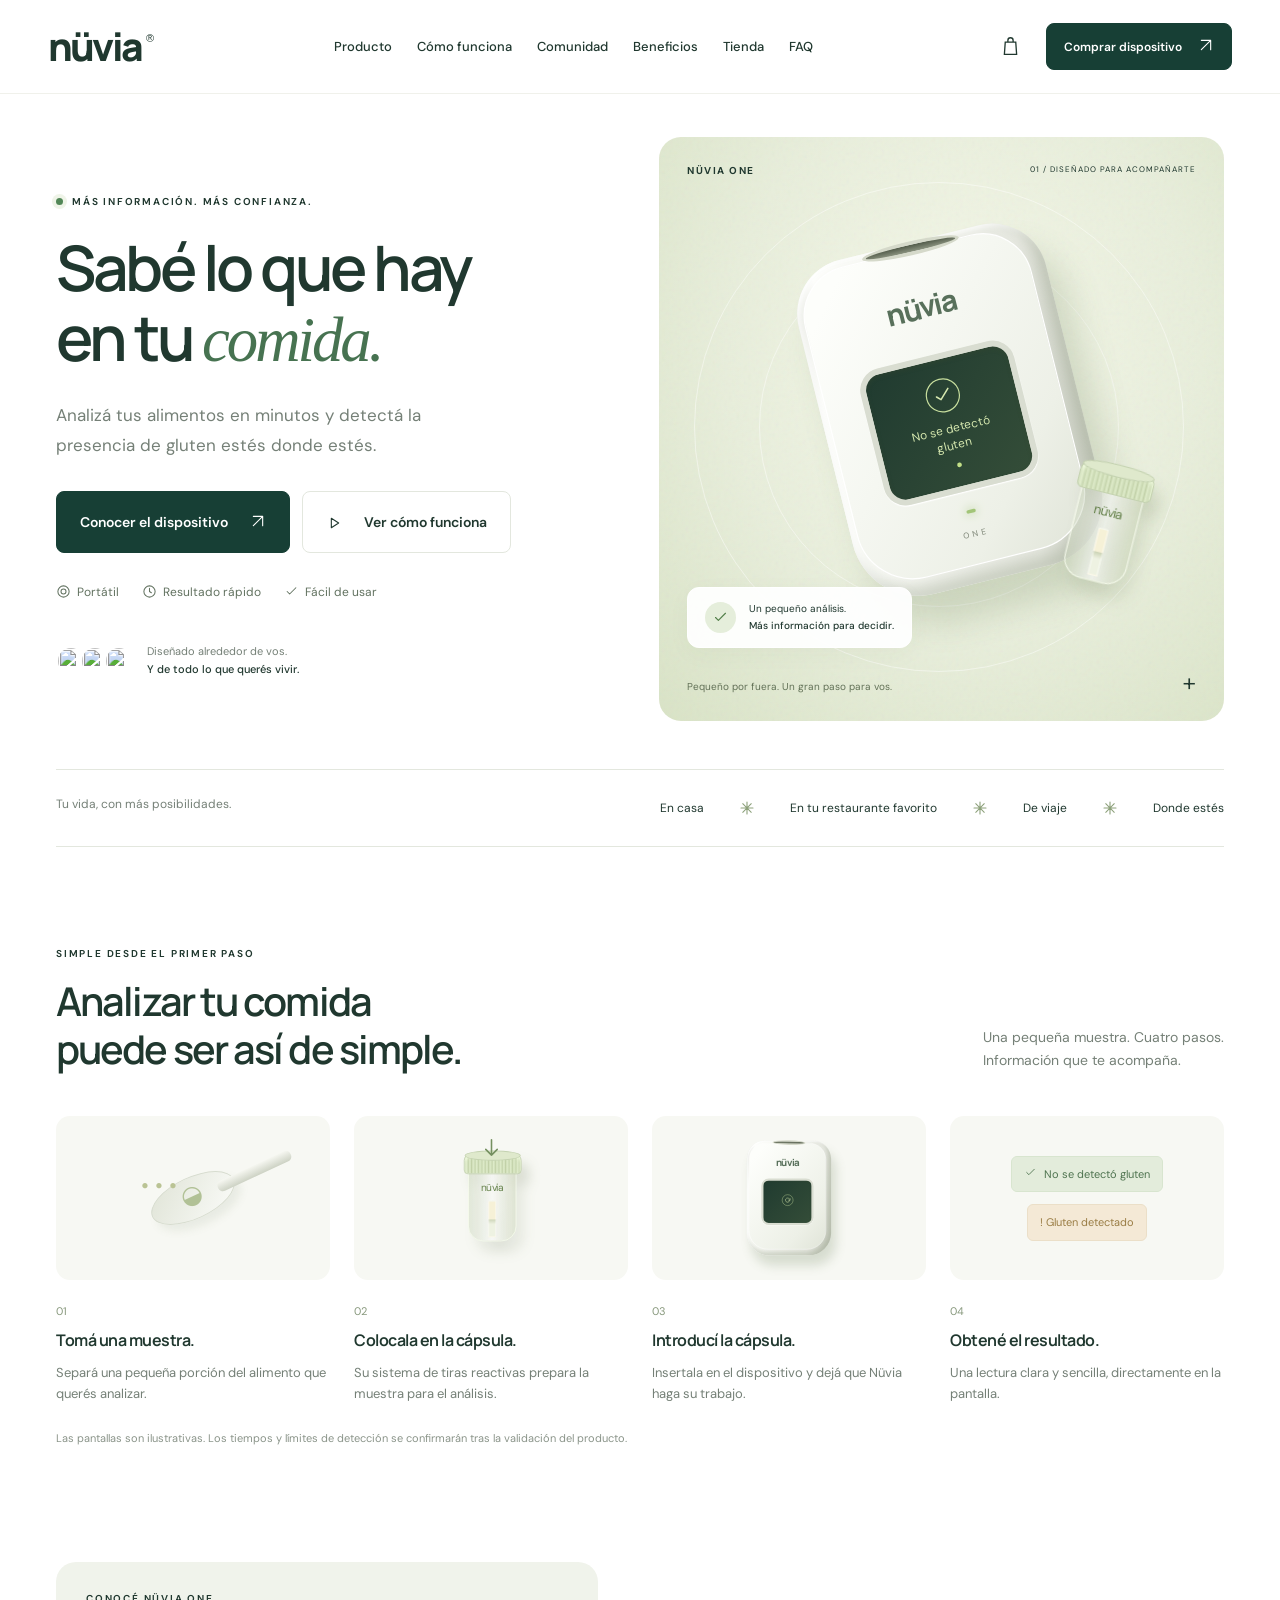
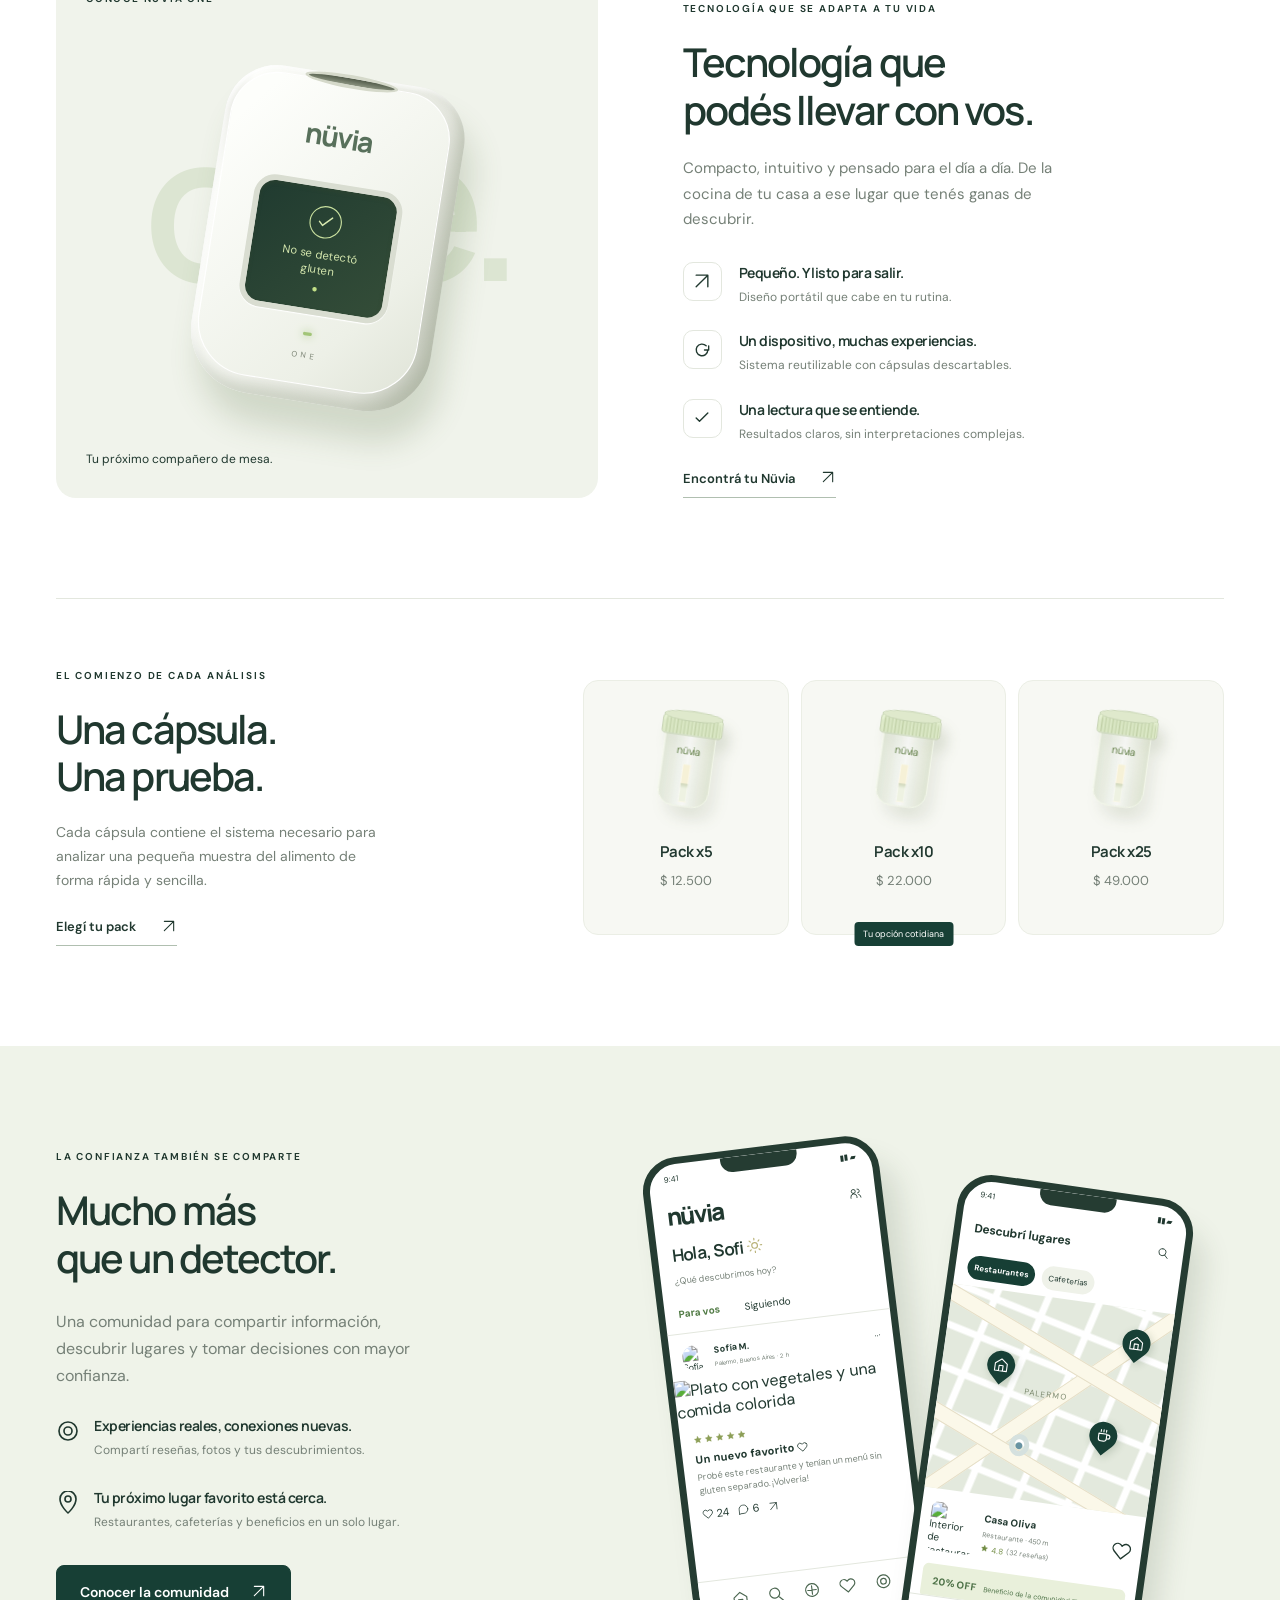
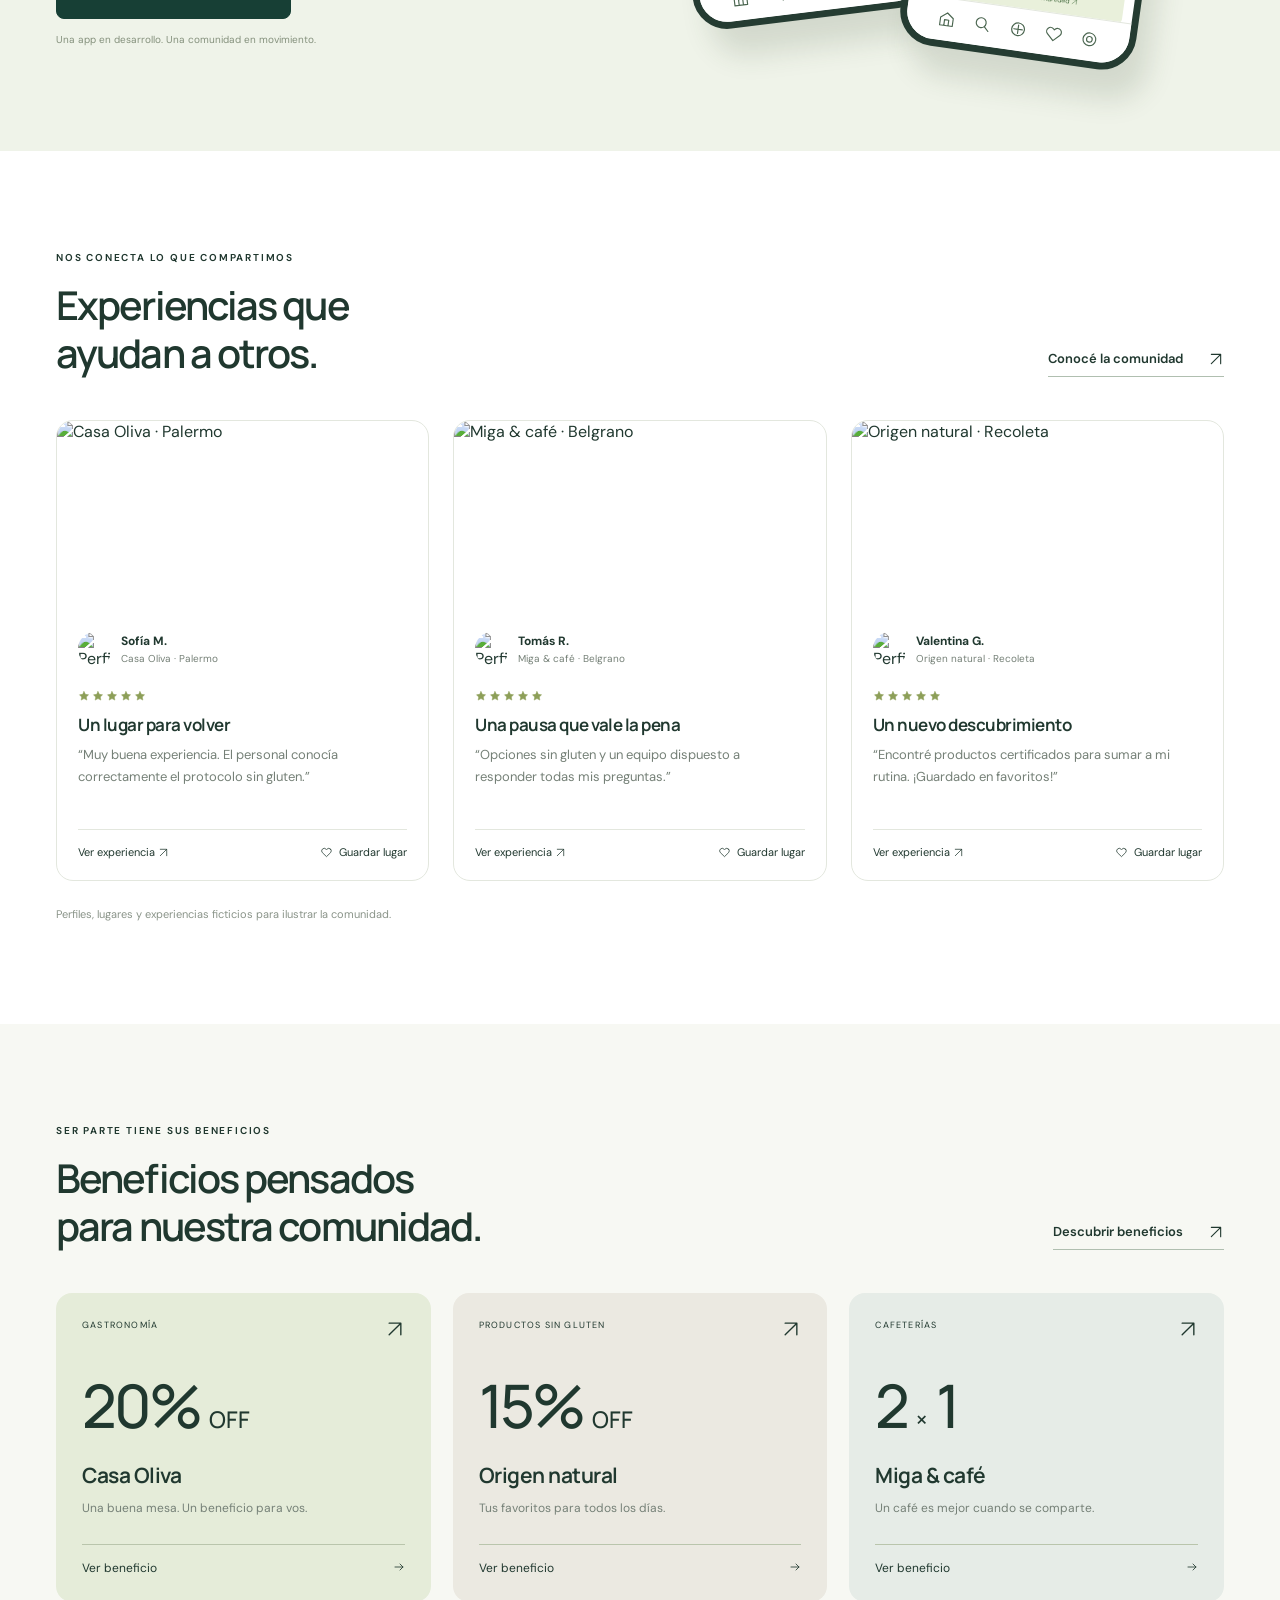
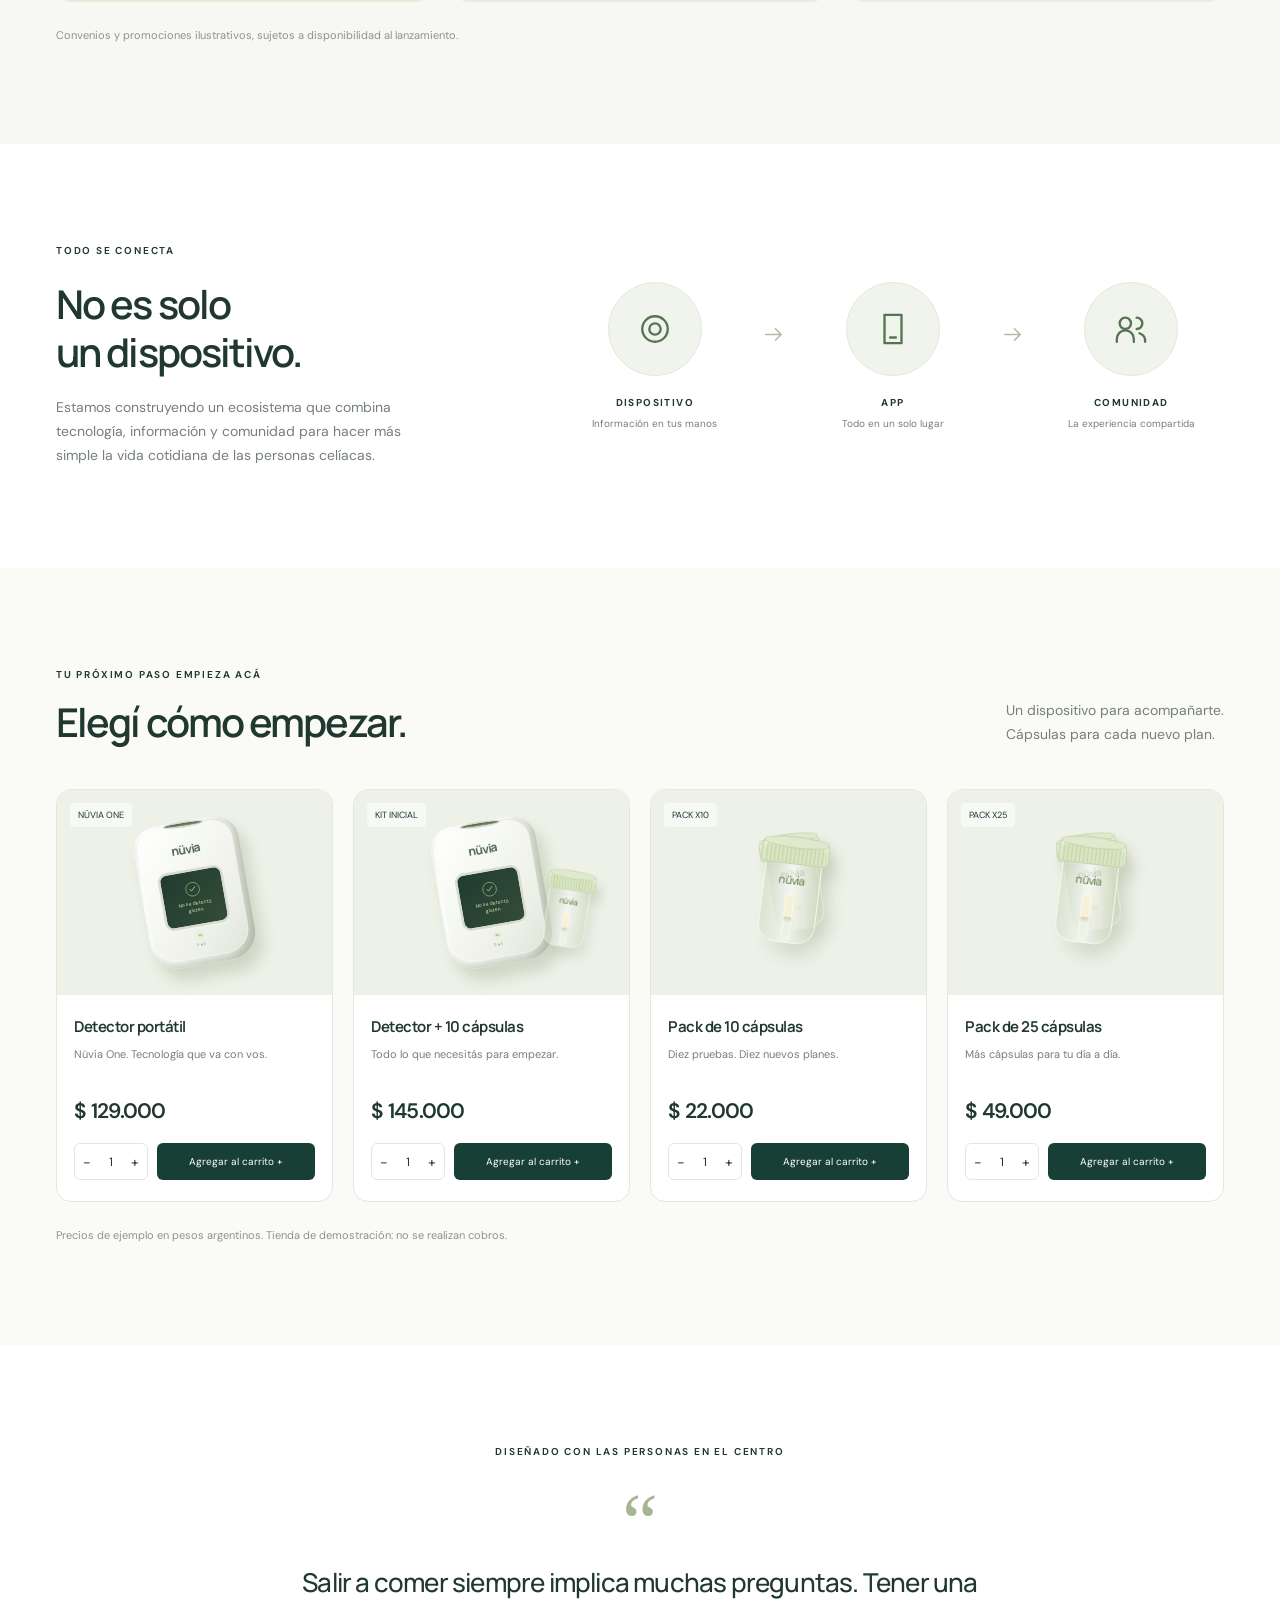
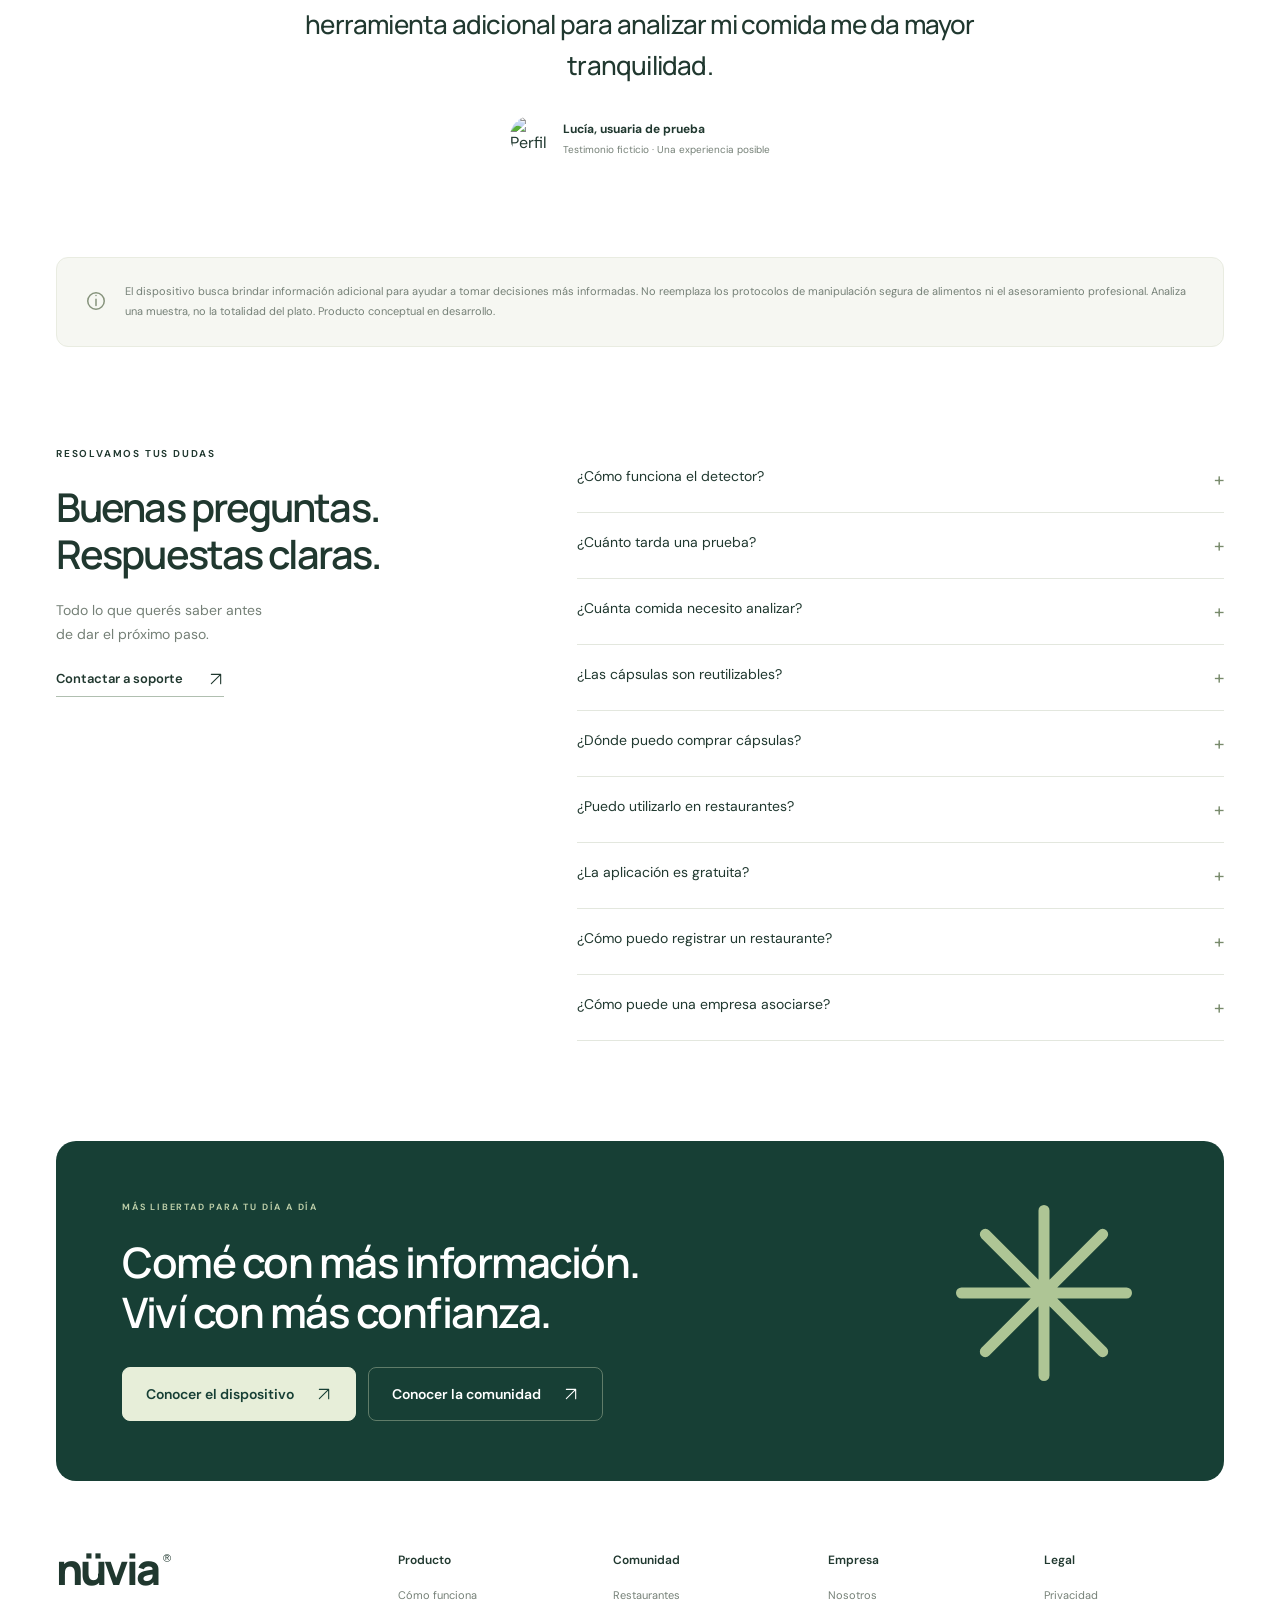
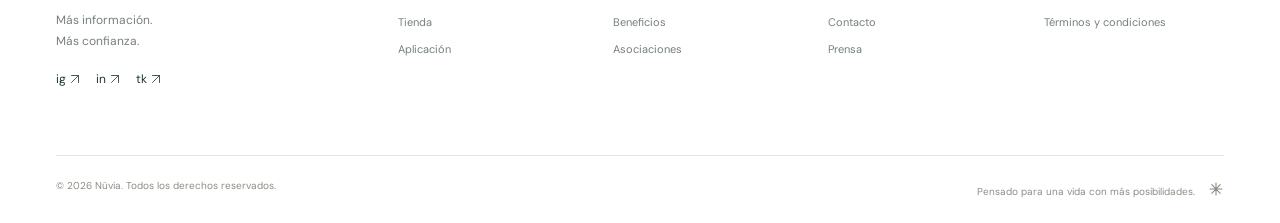
==== commit 579db2b3: "Add files via upload" ====
--- a/index.html
+++ b/index.html
@@ -1,20 +1,20 @@
 <!DOCTYPE html>
 <html lang="es"><head><meta charset="UTF-8"><meta name="viewport" content="width=device-width, initial-scale=1"><meta name="description" content="Nüvia: un ecosistema de tecnología, información y comunidad para personas celíacas. Conocé nuestro detector portátil, cápsulas y app."><meta name="theme-color" content="#163e36"><title>Nüvia — Comé con más confianza</title><link rel="icon" href="data:image/svg+xml,%3Csvg xmlns='http://www.w3.org/2000/svg' viewBox='0 0 40 40'%3E%3Crect width='40' height='40' rx='12' fill='%23163e36'/%3E%3Ctext x='9' y='29' font-size='30' fill='white' font-family='sans-serif'%3En%3C/text%3E%3C/svg%3E"><link rel="preconnect" href="https://fonts.googleapis.com"><link rel="preconnect" href="https://fonts.gstatic.com" crossorigin><link href="https://fonts.googleapis.com/css2?family=DM+Sans:wght@400;450;500;600;650;700&family=Manrope:wght@400;500;600;650;700;750;800&display=swap" rel="stylesheet"><link rel="stylesheet" href="styles.css"><script src="app.js" defer></script></head><body>
-<header class="navbar"><a href="#" class="logo" aria-label="Nüvia, inicio">nüvia<span>®</span></a><nav id="navigation" aria-label="Navegación principal"><a href="#producto">Producto</a><a href="#como-funciona">Cómo funciona</a><a href="#comunidad">Comunidad</a><a href="#beneficios">Beneficios</a><a href="#tienda">Tienda</a><a href="#faq">FAQ</a></nav><div class="nav-actions"><button class="cart-toggle icon-button" aria-label="Abrir carrito"><svg viewBox="0 0 24 24"><path d="M6 7h12l1 14H5L6 7Zm3 0V5a3 3 0 0 1 6 0v2"/></svg><span class="cart-count" hidden>0</span></button><a class="button small" href="#tienda">Comprar dispositivo <span>↗</span></a><button class="menu-toggle icon-button" aria-label="Abrir menú" aria-expanded="false">☰</button></div></header>
-<main><section class="hero section-wrap"><div class="hero-copy"><div class="eyebrow"><span class="status-dot"></span> MÁS INFORMACIÓN. MÁS CONFIANZA.</div><h1>Sabé lo que hay<br>en tu <span class="serif-word">comida.</span></h1><p>Analizá tus alimentos en minutos y detectá la presencia de gluten estés donde estés.</p><div class="button-row"><a href="#producto" class="button">Conocer el dispositivo <span>↗</span></a><a href="#como-funciona" class="button secondary"><span class="play">▷</span> Ver cómo funciona</a></div><div class="hero-features"><span>◎ Portátil</span><span>◷ Resultado rápido</span><span>✓ Fácil de usar</span></div><div class="hero-note"><span class="tiny-avatars"><img src="https://i.pravatar.cc/70?img=47" alt=""><img src="https://i.pravatar.cc/70?img=12" alt=""><img src="https://i.pravatar.cc/70?img=44" alt=""></span><span>Diseñado alrededor de vos.<br><strong>Y de todo lo que querés vivir.</strong></span></div></div><div class="hero-art"><div class="art-grain"></div><span class="art-label">NÜVIA ONE <span>01 / DISEÑADO PARA ACOMPAÑARTE</span></span><div class="orbit orbit-one"></div><div class="orbit orbit-two"></div><div class="device hero-device"><div class="device-slot"></div><div class="device-face"><div class="device-brand">nüvia</div><div class="device-screen"><span class="screen-check">✓</span><span>No se detectó<br><b>gluten</b></span><i></i></div><div class="device-light"></div><span class="device-model">ONE</span></div></div><div class="capsule hero-capsule"><div class="capsule-top"></div><div class="capsule-body"><span>nüvia</span><i></i></div></div><div class="floating-result"><span class="result-icon">✓</span><div>Un pequeño análisis.<br><strong>Más información para decidir.</strong></div></div><span class="art-foot">Pequeño por fuera. Un gran paso para vos.</span><span class="art-plus">+</span></div></section>
-<div class="manifesto-strip section-wrap"><span>Tu vida, con más posibilidades.</span><div>En casa <span>✳</span> En tu restaurante favorito <span>✳</span> De viaje <span>✳</span> Donde estés</div></div>
-<section id="como-funciona" class="section-wrap how section-space"><div class="section-heading"><div><div class="eyebrow">SIMPLE DESDE EL PRIMER PASO</div><h2>Analizar tu comida<br>puede ser así de simple.</h2></div><p>Una pequeña muestra. Cuatro pasos.<br>Información que te acompaña.</p></div><div class="steps"><article><div class="step-visual"><span class="sample-spoon">◒</span><span class="sample-dots">• • •</span></div><span class="step-number">01</span><h3>Tomá una muestra.</h3><p>Separá una pequeña porción del alimento que querés analizar.</p></article><article><div class="step-visual"><div class="capsule mini-capsule"><div class="capsule-top"></div><div class="capsule-body"><span>nüvia</span><i></i></div></div><span class="sample-arrow">↓</span></div><span class="step-number">02</span><h3>Colocala en la cápsula.</h3><p>Su sistema de tiras reactivas prepara la muestra para el análisis.</p></article><article><div class="step-visual"><div class="device small-device"><div class="device-slot"></div><div class="device-face"><div class="device-brand">nüvia</div><div class="device-screen"><span class="screen-check">↻</span></div></div></div></div><span class="step-number">03</span><h3>Introducí la cápsula.</h3><p>Insertala en el dispositivo y dejá que Nüvia haga su trabajo.</p></article><article><div class="step-visual result-visual"><span>✓ No se detectó gluten</span><span>! Gluten detectado</span></div><span class="step-number">04</span><h3>Obtené el resultado.</h3><p>Una lectura clara y sencilla, directamente en la pantalla.</p></article></div><p class="small-note">Las pantallas son ilustrativas. Los tiempos y límites de detección se confirmarán tras la validación del producto.</p></section>
-<section id="producto" class="product-section section-wrap section-space"><div class="product-stage"><div class="eyebrow">CONOCÉ NÜVIA ONE</div><span class="stage-word">one.</span><div class="device showcase-device"><div class="device-slot"></div><div class="device-face"><div class="device-brand">nüvia</div><div class="device-screen"><span class="screen-check">✓</span><span>No se detectó<br><b>gluten</b></span><i></i></div><div class="device-light"></div><span class="device-model">ONE</span></div></div><span class="stage-caption">Tu próximo compañero de mesa.</span></div><div class="product-copy"><div class="eyebrow">TECNOLOGÍA QUE SE ADAPTA A TU VIDA</div><h2>Tecnología que<br>podés llevar con vos.</h2><p>Compacto, intuitivo y pensado para el día a día. De la cocina de tu casa a ese lugar que tenés ganas de descubrir.</p><div class="feature-list"><div><span>↗</span><section><h3>Pequeño. Y listo para salir.</h3><p>Diseño portátil que cabe en tu rutina.</p></section></div><div><span>↻</span><section><h3>Un dispositivo, muchas experiencias.</h3><p>Sistema reutilizable con cápsulas descartables.</p></section></div><div><span>✓</span><section><h3>Una lectura que se entiende.</h3><p>Resultados claros, sin interpretaciones complejas.</p></section></div></div><a href="#tienda" class="link-arrow">Encontrá tu Nüvia <span>↗</span></a></div></section>
-<section id="capsulas" class="capsules-section section-wrap section-space"><div><div class="eyebrow">EL COMIENZO DE CADA ANÁLISIS</div><h2>Una cápsula.<br>Una prueba.</h2><p>Cada cápsula contiene el sistema necesario para analizar una pequeña muestra del alimento de forma rápida y sencilla.</p><a href="#tienda" class="link-arrow">Elegí tu pack <span>↗</span></a></div><div class="capsule-packs"><article><div class="capsule pack-capsule"><div class="capsule-top"></div><div class="capsule-body"><span>nüvia</span><i></i></div></div><h3>Pack x5</h3><span>$ 12.500</span></article><article><div class="capsule pack-capsule"><div class="capsule-top"></div><div class="capsule-body"><span>nüvia</span><i></i></div></div><h3>Pack x10</h3><span>$ 22.000</span><small>Tu opción cotidiana</small></article><article><div class="capsule pack-capsule"><div class="capsule-top"></div><div class="capsule-body"><span>nüvia</span><i></i></div></div><h3>Pack x25</h3><span>$ 49.000</span></article></div></section>
-<section class="app-section section-space" id="app"><div class="section-wrap app-layout"><div class="app-copy"><div class="eyebrow">LA CONFIANZA TAMBIÉN SE COMPARTE</div><h2>Mucho más<br>que un detector.</h2><p>Una comunidad para compartir información, descubrir lugares y tomar decisiones con mayor confianza.</p><div class="app-feature"><span>◎</span><div><h3>Experiencias reales, conexiones nuevas.</h3><p>Compartí reseñas, fotos y tus descubrimientos.</p></div></div><div class="app-feature"><span>⌖</span><div><h3>Tu próximo lugar favorito está cerca.</h3><p>Restaurantes, cafeterías y beneficios en un solo lugar.</p></div></div><a class="button" href="#comunidad">Conocer la comunidad <span>↗</span></a><small>Una app en desarrollo. Una comunidad en movimiento.</small></div><div class="phones"><div class="phone phone-feed"><div class="phone-status">9:41 <span>▮▮ ▰</span></div><div class="phone-notch"></div><div class="phone-nav"><span class="logo">nüvia</span><span>♧</span></div><h3>Hola, Sofi <span>☀</span></h3><p>¿Qué descubrimos hoy?</p><div class="phone-tabs"><b>Para vos</b><span>Siguiendo</span></div><div class="phone-user"><img src="https://i.pravatar.cc/70?img=47" alt="Sofía, perfil ficticio"><span><b>Sofía M.</b><small>Palermo, Buenos Aires · 2 h</small></span><span>···</span></div><img class="phone-food" src="https://images.unsplash.com/photo-1511690743698-d9d85f2fbf38?w=500&auto=format&fit=crop&q=80" alt="Plato con vegetales y una comida colorida" loading="lazy"><div class="phone-post"><span class="stars">★★★★★</span><b>Un nuevo favorito ♡</b><p>Probé este restaurante y tenían un menú sin gluten separado. ¡Volvería!</p><span>♡ 24 &nbsp; ◯ 6 &nbsp; ↗</span></div><div class="phone-bottom">⌂ &nbsp; ⌕ &nbsp; ⊕ &nbsp; ♡ &nbsp; ◎</div></div><div class="phone phone-map"><div class="phone-status">9:41 <span>▮▮ ▰</span></div><div class="phone-notch"></div><div class="phone-nav"><b>Descubrí lugares</b><span>⌕</span></div><div class="map-tags"><b>Restaurantes</b><span>Cafeterías</span></div><div class="mock-map"><span class="map-road road1"></span><span class="map-road road2"></span><span class="map-road road3"></span><i class="map-pin pin1">⌂</i><i class="map-pin pin2">♨</i><i class="map-pin pin3">⌂</i><span class="map-neighborhood">PALERMO</span><span class="map-you">●</span></div><div class="map-place"><img src="https://images.unsplash.com/photo-1552566626-52f8b828add9?w=160&auto=format&fit=crop&q=80" alt="Interior de restaurante" loading="lazy"><div><b>Casa Oliva</b><small>Restaurante · 450 m</small><span>★ 4.8 <small>(32 reseñas)</small></span></div><span>♡</span></div><div class="map-discount">20% OFF <span>Beneficio de la comunidad ↗</span></div><div class="map-categories">Restaurantes · Cafeterías<br>Supermercados · Hoteles</div><div class="phone-bottom">⌂ &nbsp; ⌕ &nbsp; ⊕ &nbsp; ♡ &nbsp; ◎</div></div></div></div></section>
-<section id="comunidad" class="section-wrap section-space"><div class="section-heading"><div><div class="eyebrow">NOS CONECTA LO QUE COMPARTIMOS</div><h2>Experiencias que<br>ayudan a otros.</h2></div><a href="#app" class="link-arrow">Conocé la comunidad ↗</a></div><div class="community-grid" id="community-grid"></div><p class="small-note">Perfiles, lugares y experiencias ficticios para ilustrar la comunidad.</p></section>
-<section id="beneficios" class="benefits-section section-space"><div class="section-wrap"><div class="section-heading"><div><div class="eyebrow">SER PARTE TIENE SUS BENEFICIOS</div><h2>Beneficios pensados<br>para nuestra comunidad.</h2></div><button class="link-arrow text-button" id="discover-benefits">Descubrir beneficios ↗</button></div><div class="benefits-grid"><article><div class="benefit-top"><span>GASTRONOMÍA</span><span>↗</span></div><strong>20% <em>OFF</em></strong><h3>Casa Oliva</h3><p>Una buena mesa. Un beneficio para vos.</p><button data-benefit="Casa Oliva">Ver beneficio <span>→</span></button></article><article><div class="benefit-top"><span>PRODUCTOS SIN GLUTEN</span><span>↗</span></div><strong>15% <em>OFF</em></strong><h3>Origen natural</h3><p>Tus favoritos para todos los días.</p><button data-benefit="Origen natural">Ver beneficio <span>→</span></button></article><article><div class="benefit-top"><span>CAFETERÍAS</span><span>↗</span></div><strong>2 <em>×</em> 1</strong><h3>Miga & café</h3><p>Un café es mejor cuando se comparte.</p><button data-benefit="Miga & café">Ver beneficio <span>→</span></button></article></div><p class="small-note">Convenios y promociones ilustrativos, sujetos a disponibilidad al lanzamiento.</p></div></section>
-<section class="ecosystem section-wrap section-space"><div><div class="eyebrow">TODO SE CONECTA</div><h2>No es solo<br>un dispositivo.</h2><p>Estamos construyendo un ecosistema que combina tecnología, información y comunidad para hacer más simple la vida cotidiana de las personas celíacas.</p></div><div class="ecosystem-diagram"><div><span>◎</span><b>DISPOSITIVO</b><small>Información en tus manos</small></div><i>→</i><div><span>▯</span><b>APP</b><small>Todo en un solo lugar</small></div><i>→</i><div><span>♧</span><b>COMUNIDAD</b><small>La experiencia compartida</small></div></div></section>
+<header class="navbar"><a href="#" class="logo" aria-label="Nüvia, inicio">nüvia<span>®</span></a><nav id="navigation" aria-label="Navegación principal"><a href="#producto">Producto</a><a href="#como-funciona">Cómo funciona</a><a href="#comunidad">Comunidad</a><a href="#beneficios">Beneficios</a><a href="#tienda">Tienda</a><a href="#faq">FAQ</a></nav><div class="nav-actions"><button class="cart-toggle icon-button" aria-label="Abrir carrito"><svg viewBox="0 0 24 24"><path d="M6 7h12l1 14H5L6 7Zm3 0V5a3 3 0 0 1 6 0v2"/></svg><span class="cart-count" hidden>0</span></button><a class="button small" href="#tienda">Comprar dispositivo <span><svg class="ui-icon" viewBox="0 0 24 24" aria-hidden="true" focusable="false"><path d="M5 19 19 5M5 5h14v14"/></svg></span></a><button class="menu-toggle icon-button" aria-label="Abrir menú" aria-expanded="false"><svg class="ui-icon" viewBox="0 0 24 24" aria-hidden="true" focusable="false"><path d="M4 6h16M4 12h16M4 18h16"/></svg></button></div></header>
+<main><section class="hero section-wrap"><div class="hero-copy"><div class="eyebrow"><span class="status-dot"></span> MÁS INFORMACIÓN. MÁS CONFIANZA.</div><h1>Sabé lo que hay<br>en tu <span class="serif-word">comida.</span></h1><p>Analizá tus alimentos en minutos y detectá la presencia de gluten estés donde estés.</p><div class="button-row"><a href="#producto" class="button">Conocer el dispositivo <span><svg class="ui-icon" viewBox="0 0 24 24" aria-hidden="true" focusable="false"><path d="M5 19 19 5M5 5h14v14"/></svg></span></a><a href="#como-funciona" class="button secondary"><span class="play"><svg class="ui-icon" viewBox="0 0 24 24" aria-hidden="true" focusable="false"><path d="m8 5 11 7-11 7Z"/></svg></span> Ver cómo funciona</a></div><div class="hero-features"><span><svg class="ui-icon" viewBox="0 0 24 24" aria-hidden="true" focusable="false"><path d="M12 8a4 4 0 1 0 0 8 4 4 0 0 0 0-8"/><circle cx="12" cy="12" r="9"/></svg> Portátil</span><span><svg class="ui-icon" viewBox="0 0 24 24" aria-hidden="true" focusable="false"><path d="M12 7v5l3 2"/><circle cx="12" cy="12" r="9"/></svg> Resultado rápido</span><span><svg class="ui-icon" viewBox="0 0 24 24" aria-hidden="true" focusable="false"><path d="m5 12 4 4L19 6"/></svg> Fácil de usar</span></div><div class="hero-note"><span class="tiny-avatars"><img src="https://i.pravatar.cc/70?img=47" alt=""><img src="https://i.pravatar.cc/70?img=12" alt=""><img src="https://i.pravatar.cc/70?img=44" alt=""></span><span>Diseñado alrededor de vos.<br><strong>Y de todo lo que querés vivir.</strong></span></div></div><div class="hero-art"><div class="art-grain"></div><span class="art-label">NÜVIA ONE <span>01 / DISEÑADO PARA ACOMPAÑARTE</span></span><div class="orbit orbit-one"></div><div class="orbit orbit-two"></div><div class="device hero-device"><div class="device-slot"></div><div class="device-face"><div class="device-brand">nüvia</div><div class="device-screen"><span class="screen-check"><svg class="ui-icon" viewBox="0 0 24 24" aria-hidden="true" focusable="false"><path d="m5 12 4 4L19 6"/></svg></span><span>No se detectó<br><b>gluten</b></span><i></i></div><div class="device-light"></div><span class="device-model">ONE</span></div></div><div class="capsule hero-capsule"><div class="capsule-top"></div><div class="capsule-body"><span>nüvia</span><i></i></div></div><div class="floating-result"><span class="result-icon"><svg class="ui-icon" viewBox="0 0 24 24" aria-hidden="true" focusable="false"><path d="m5 12 4 4L19 6"/></svg></span><div>Un pequeño análisis.<br><strong>Más información para decidir.</strong></div></div><span class="art-foot">Pequeño por fuera. Un gran paso para vos.</span><span class="art-plus">+</span></div></section>
+<div class="manifesto-strip section-wrap"><span>Tu vida, con más posibilidades.</span><div>En casa <span><svg class="ui-icon" viewBox="0 0 24 24" aria-hidden="true" focusable="false"><path d="M12 3v18M3 12h18M5.6 5.6l12.8 12.8M5.6 18.4 18.4 5.6"/></svg></span> En tu restaurante favorito <span><svg class="ui-icon" viewBox="0 0 24 24" aria-hidden="true" focusable="false"><path d="M12 3v18M3 12h18M5.6 5.6l12.8 12.8M5.6 18.4 18.4 5.6"/></svg></span> De viaje <span><svg class="ui-icon" viewBox="0 0 24 24" aria-hidden="true" focusable="false"><path d="M12 3v18M3 12h18M5.6 5.6l12.8 12.8M5.6 18.4 18.4 5.6"/></svg></span> Donde estés</div></div>
+<section id="como-funciona" class="section-wrap how section-space"><div class="section-heading"><div><div class="eyebrow">SIMPLE DESDE EL PRIMER PASO</div><h2>Analizar tu comida<br>puede ser así de simple.</h2></div><p>Una pequeña muestra. Cuatro pasos.<br>Información que te acompaña.</p></div><div class="steps"><article><div class="step-visual"><span class="sample-spoon">◒</span><span class="sample-dots">• • •</span></div><span class="step-number">01</span><h3>Tomá una muestra.</h3><p>Separá una pequeña porción del alimento que querés analizar.</p></article><article><div class="step-visual"><div class="capsule mini-capsule"><div class="capsule-top"></div><div class="capsule-body"><span>nüvia</span><i></i></div></div><span class="sample-arrow"><svg class="ui-icon" viewBox="0 0 24 24" aria-hidden="true" focusable="false"><path d="M12 4v16m-6-6 6 6 6-6"/></svg></span></div><span class="step-number">02</span><h3>Colocala en la cápsula.</h3><p>Su sistema de tiras reactivas prepara la muestra para el análisis.</p></article><article><div class="step-visual"><div class="device small-device"><div class="device-slot"></div><div class="device-face"><div class="device-brand">nüvia</div><div class="device-screen"><span class="screen-check"><svg class="ui-icon" viewBox="0 0 24 24" aria-hidden="true" focusable="false"><path d="M20 7v5h-5M19 12a7 7 0 1 1-2-5"/></svg></span></div></div></div></div><span class="step-number">03</span><h3>Introducí la cápsula.</h3><p>Insertala en el dispositivo y dejá que Nüvia haga su trabajo.</p></article><article><div class="step-visual result-visual"><span><svg class="ui-icon" viewBox="0 0 24 24" aria-hidden="true" focusable="false"><path d="m5 12 4 4L19 6"/></svg> No se detectó gluten</span><span>! Gluten detectado</span></div><span class="step-number">04</span><h3>Obtené el resultado.</h3><p>Una lectura clara y sencilla, directamente en la pantalla.</p></article></div><p class="small-note">Las pantallas son ilustrativas. Los tiempos y límites de detección se confirmarán tras la validación del producto.</p></section>
+<section id="producto" class="product-section section-wrap section-space"><div class="product-stage"><div class="eyebrow">CONOCÉ NÜVIA ONE</div><span class="stage-word">one.</span><div class="device showcase-device"><div class="device-slot"></div><div class="device-face"><div class="device-brand">nüvia</div><div class="device-screen"><span class="screen-check"><svg class="ui-icon" viewBox="0 0 24 24" aria-hidden="true" focusable="false"><path d="m5 12 4 4L19 6"/></svg></span><span>No se detectó<br><b>gluten</b></span><i></i></div><div class="device-light"></div><span class="device-model">ONE</span></div></div><span class="stage-caption">Tu próximo compañero de mesa.</span></div><div class="product-copy"><div class="eyebrow">TECNOLOGÍA QUE SE ADAPTA A TU VIDA</div><h2>Tecnología que<br>podés llevar con vos.</h2><p>Compacto, intuitivo y pensado para el día a día. De la cocina de tu casa a ese lugar que tenés ganas de descubrir.</p><div class="feature-list"><div><span><svg class="ui-icon" viewBox="0 0 24 24" aria-hidden="true" focusable="false"><path d="M5 19 19 5M5 5h14v14"/></svg></span><section><h3>Pequeño. Y listo para salir.</h3><p>Diseño portátil que cabe en tu rutina.</p></section></div><div><span><svg class="ui-icon" viewBox="0 0 24 24" aria-hidden="true" focusable="false"><path d="M20 7v5h-5M19 12a7 7 0 1 1-2-5"/></svg></span><section><h3>Un dispositivo, muchas experiencias.</h3><p>Sistema reutilizable con cápsulas descartables.</p></section></div><div><span><svg class="ui-icon" viewBox="0 0 24 24" aria-hidden="true" focusable="false"><path d="m5 12 4 4L19 6"/></svg></span><section><h3>Una lectura que se entiende.</h3><p>Resultados claros, sin interpretaciones complejas.</p></section></div></div><a href="#tienda" class="link-arrow">Encontrá tu Nüvia <span><svg class="ui-icon" viewBox="0 0 24 24" aria-hidden="true" focusable="false"><path d="M5 19 19 5M5 5h14v14"/></svg></span></a></div></section>
+<section id="capsulas" class="capsules-section section-wrap section-space"><div><div class="eyebrow">EL COMIENZO DE CADA ANÁLISIS</div><h2>Una cápsula.<br>Una prueba.</h2><p>Cada cápsula contiene el sistema necesario para analizar una pequeña muestra del alimento de forma rápida y sencilla.</p><a href="#tienda" class="link-arrow">Elegí tu pack <span><svg class="ui-icon" viewBox="0 0 24 24" aria-hidden="true" focusable="false"><path d="M5 19 19 5M5 5h14v14"/></svg></span></a></div><div class="capsule-packs"><article><div class="capsule pack-capsule"><div class="capsule-top"></div><div class="capsule-body"><span>nüvia</span><i></i></div></div><h3>Pack x5</h3><span>$ 12.500</span></article><article><div class="capsule pack-capsule"><div class="capsule-top"></div><div class="capsule-body"><span>nüvia</span><i></i></div></div><h3>Pack x10</h3><span>$ 22.000</span><small>Tu opción cotidiana</small></article><article><div class="capsule pack-capsule"><div class="capsule-top"></div><div class="capsule-body"><span>nüvia</span><i></i></div></div><h3>Pack x25</h3><span>$ 49.000</span></article></div></section>
+<section class="app-section section-space" id="app"><div class="section-wrap app-layout"><div class="app-copy"><div class="eyebrow">LA CONFIANZA TAMBIÉN SE COMPARTE</div><h2>Mucho más<br>que un detector.</h2><p>Una comunidad para compartir información, descubrir lugares y tomar decisiones con mayor confianza.</p><div class="app-feature"><span><svg class="ui-icon" viewBox="0 0 24 24" aria-hidden="true" focusable="false"><path d="M12 8a4 4 0 1 0 0 8 4 4 0 0 0 0-8"/><circle cx="12" cy="12" r="9"/></svg></span><div><h3>Experiencias reales, conexiones nuevas.</h3><p>Compartí reseñas, fotos y tus descubrimientos.</p></div></div><div class="app-feature"><span><svg class="ui-icon" viewBox="0 0 24 24" aria-hidden="true" focusable="false"><path d="M12 22s8-7 8-14a8 8 0 1 0-16 0c0 7 8 14 8 14ZM12 5a3 3 0 1 0 0 6 3 3 0 0 0 0-6"/></svg></span><div><h3>Tu próximo lugar favorito está cerca.</h3><p>Restaurantes, cafeterías y beneficios en un solo lugar.</p></div></div><a class="button" href="#comunidad">Conocer la comunidad <span><svg class="ui-icon" viewBox="0 0 24 24" aria-hidden="true" focusable="false"><path d="M5 19 19 5M5 5h14v14"/></svg></span></a><small>Una app en desarrollo. Una comunidad en movimiento.</small></div><div class="phones"><div class="phone phone-feed"><div class="phone-status">9:41 <span>▮▮ ▰</span></div><div class="phone-notch"></div><div class="phone-nav"><span class="logo">nüvia</span><span><svg class="ui-icon" viewBox="0 0 24 24" aria-hidden="true" focusable="false"><path d="M8 12a4 4 0 1 0 0-8 4 4 0 0 0 0 8M2 21v-2a6 6 0 0 1 12 0v2M16 4a4 4 0 0 1 0 8M18 15a6 6 0 0 1 4 6"/></svg></span></div><h3>Hola, Sofi <span><svg class="ui-icon" viewBox="0 0 24 24" aria-hidden="true" focusable="false"><path d="M12 8a4 4 0 1 0 0 8 4 4 0 0 0 0-8M12 2v2m0 16v2M2 12h2m16 0h2M5 5l1.5 1.5m11 11L19 19M5 19l1.5-1.5m11-11L19 5"/></svg></span></h3><p>¿Qué descubrimos hoy?</p><div class="phone-tabs"><b>Para vos</b><span>Siguiendo</span></div><div class="phone-user"><img src="https://i.pravatar.cc/70?img=47" alt="Sofía, perfil ficticio"><span><b>Sofía M.</b><small>Palermo, Buenos Aires · 2 h</small></span><span>···</span></div><img class="phone-food" src="https://images.unsplash.com/photo-1511690743698-d9d85f2fbf38?w=500&auto=format&fit=crop&q=80" alt="Plato con vegetales y una comida colorida" loading="lazy"><div class="phone-post"><span class="stars"><svg class="ui-icon icon-filled" viewBox="0 0 24 24" aria-hidden="true" focusable="false"><path d="m12 3 2.8 5.7 6.3.9-4.5 4.4 1.1 6.2-5.7-3-5.7 3 1.1-6.2L3 9.6l6.2-.9Z"/></svg><svg class="ui-icon icon-filled" viewBox="0 0 24 24" aria-hidden="true" focusable="false"><path d="m12 3 2.8 5.7 6.3.9-4.5 4.4 1.1 6.2-5.7-3-5.7 3 1.1-6.2L3 9.6l6.2-.9Z"/></svg><svg class="ui-icon icon-filled" viewBox="0 0 24 24" aria-hidden="true" focusable="false"><path d="m12 3 2.8 5.7 6.3.9-4.5 4.4 1.1 6.2-5.7-3-5.7 3 1.1-6.2L3 9.6l6.2-.9Z"/></svg><svg class="ui-icon icon-filled" viewBox="0 0 24 24" aria-hidden="true" focusable="false"><path d="m12 3 2.8 5.7 6.3.9-4.5 4.4 1.1 6.2-5.7-3-5.7 3 1.1-6.2L3 9.6l6.2-.9Z"/></svg><svg class="ui-icon icon-filled" viewBox="0 0 24 24" aria-hidden="true" focusable="false"><path d="m12 3 2.8 5.7 6.3.9-4.5 4.4 1.1 6.2-5.7-3-5.7 3 1.1-6.2L3 9.6l6.2-.9Z"/></svg></span><b>Un nuevo favorito <svg class="ui-icon" viewBox="0 0 24 24" aria-hidden="true" focusable="false"><path d="M20.8 4.6a5.5 5.5 0 0 0-7.8 0L12 5.7l-1.1-1.1a5.5 5.5 0 0 0-7.8 7.8L12 21l8.8-8.6a5.5 5.5 0 0 0 0-7.8Z"/></svg></b><p>Probé este restaurante y tenían un menú sin gluten separado. ¡Volvería!</p><span><svg class="ui-icon" viewBox="0 0 24 24" aria-hidden="true" focusable="false"><path d="M20.8 4.6a5.5 5.5 0 0 0-7.8 0L12 5.7l-1.1-1.1a5.5 5.5 0 0 0-7.8 7.8L12 21l8.8-8.6a5.5 5.5 0 0 0 0-7.8Z"/></svg> 24 &nbsp; <svg class="ui-icon" viewBox="0 0 24 24" aria-hidden="true" focusable="false"><path d="M21 11a9 9 0 0 1-9 9H4l-2 2V11a9 9 0 1 1 19 0Z"/></svg> 6 &nbsp; <svg class="ui-icon" viewBox="0 0 24 24" aria-hidden="true" focusable="false"><path d="M5 19 19 5M5 5h14v14"/></svg></span></div><div class="phone-bottom"><svg class="ui-icon" viewBox="0 0 24 24" aria-hidden="true" focusable="false"><path d="m3 10 9-7 9 7v11H3ZM9 21v-8h6v8"/></svg> &nbsp; <svg class="ui-icon" viewBox="0 0 24 24" aria-hidden="true" focusable="false"><path d="M10 3a7 7 0 1 0 0 14 7 7 0 0 0 0-14m5 12 6 6"/></svg> &nbsp; <svg class="ui-icon" viewBox="0 0 24 24" aria-hidden="true" focusable="false"><path d="M12 6v12M6 12h12"/><circle cx="12" cy="12" r="9"/></svg> &nbsp; <svg class="ui-icon" viewBox="0 0 24 24" aria-hidden="true" focusable="false"><path d="M20.8 4.6a5.5 5.5 0 0 0-7.8 0L12 5.7l-1.1-1.1a5.5 5.5 0 0 0-7.8 7.8L12 21l8.8-8.6a5.5 5.5 0 0 0 0-7.8Z"/></svg> &nbsp; <svg class="ui-icon" viewBox="0 0 24 24" aria-hidden="true" focusable="false"><path d="M12 8a4 4 0 1 0 0 8 4 4 0 0 0 0-8"/><circle cx="12" cy="12" r="9"/></svg></div></div><div class="phone phone-map"><div class="phone-status">9:41 <span>▮▮ ▰</span></div><div class="phone-notch"></div><div class="phone-nav"><b>Descubrí lugares</b><span><svg class="ui-icon" viewBox="0 0 24 24" aria-hidden="true" focusable="false"><path d="M10 3a7 7 0 1 0 0 14 7 7 0 0 0 0-14m5 12 6 6"/></svg></span></div><div class="map-tags"><b>Restaurantes</b><span>Cafeterías</span></div><div class="mock-map"><span class="map-road road1"></span><span class="map-road road2"></span><span class="map-road road3"></span><i class="map-pin pin1"><svg class="ui-icon" viewBox="0 0 24 24" aria-hidden="true" focusable="false"><path d="m3 10 9-7 9 7v11H3ZM9 21v-8h6v8"/></svg></i><i class="map-pin pin2"><svg class="ui-icon" viewBox="0 0 24 24" aria-hidden="true" focusable="false"><path d="M5 9h12v7a4 4 0 0 1-4 4H9a4 4 0 0 1-4-4ZM17 10h2a3 3 0 0 1 0 6h-2M8 3v3m4-3v3m4-3v3"/></svg></i><i class="map-pin pin3"><svg class="ui-icon" viewBox="0 0 24 24" aria-hidden="true" focusable="false"><path d="m3 10 9-7 9 7v11H3ZM9 21v-8h6v8"/></svg></i><span class="map-neighborhood">PALERMO</span><span class="map-you">●</span></div><div class="map-place"><img src="https://images.unsplash.com/photo-1552566626-52f8b828add9?w=160&auto=format&fit=crop&q=80" alt="Interior de restaurante" loading="lazy"><div><b>Casa Oliva</b><small>Restaurante · 450 m</small><span><svg class="ui-icon icon-filled" viewBox="0 0 24 24" aria-hidden="true" focusable="false"><path d="m12 3 2.8 5.7 6.3.9-4.5 4.4 1.1 6.2-5.7-3-5.7 3 1.1-6.2L3 9.6l6.2-.9Z"/></svg> 4.8 <small>(32 reseñas)</small></span></div><span><svg class="ui-icon" viewBox="0 0 24 24" aria-hidden="true" focusable="false"><path d="M20.8 4.6a5.5 5.5 0 0 0-7.8 0L12 5.7l-1.1-1.1a5.5 5.5 0 0 0-7.8 7.8L12 21l8.8-8.6a5.5 5.5 0 0 0 0-7.8Z"/></svg></span></div><div class="map-discount">20% OFF <span>Beneficio de la comunidad <svg class="ui-icon" viewBox="0 0 24 24" aria-hidden="true" focusable="false"><path d="M5 19 19 5M5 5h14v14"/></svg></span></div><div class="map-categories">Restaurantes · Cafeterías<br>Supermercados · Hoteles</div><div class="phone-bottom"><svg class="ui-icon" viewBox="0 0 24 24" aria-hidden="true" focusable="false"><path d="m3 10 9-7 9 7v11H3ZM9 21v-8h6v8"/></svg> &nbsp; <svg class="ui-icon" viewBox="0 0 24 24" aria-hidden="true" focusable="false"><path d="M10 3a7 7 0 1 0 0 14 7 7 0 0 0 0-14m5 12 6 6"/></svg> &nbsp; <svg class="ui-icon" viewBox="0 0 24 24" aria-hidden="true" focusable="false"><path d="M12 6v12M6 12h12"/><circle cx="12" cy="12" r="9"/></svg> &nbsp; <svg class="ui-icon" viewBox="0 0 24 24" aria-hidden="true" focusable="false"><path d="M20.8 4.6a5.5 5.5 0 0 0-7.8 0L12 5.7l-1.1-1.1a5.5 5.5 0 0 0-7.8 7.8L12 21l8.8-8.6a5.5 5.5 0 0 0 0-7.8Z"/></svg> &nbsp; <svg class="ui-icon" viewBox="0 0 24 24" aria-hidden="true" focusable="false"><path d="M12 8a4 4 0 1 0 0 8 4 4 0 0 0 0-8"/><circle cx="12" cy="12" r="9"/></svg></div></div></div></div></section>
+<section id="comunidad" class="section-wrap section-space"><div class="section-heading"><div><div class="eyebrow">NOS CONECTA LO QUE COMPARTIMOS</div><h2>Experiencias que<br>ayudan a otros.</h2></div><a href="#app" class="link-arrow">Conocé la comunidad <svg class="ui-icon" viewBox="0 0 24 24" aria-hidden="true" focusable="false"><path d="M5 19 19 5M5 5h14v14"/></svg></a></div><div class="community-grid" id="community-grid"></div><p class="small-note">Perfiles, lugares y experiencias ficticios para ilustrar la comunidad.</p></section>
+<section id="beneficios" class="benefits-section section-space"><div class="section-wrap"><div class="section-heading"><div><div class="eyebrow">SER PARTE TIENE SUS BENEFICIOS</div><h2>Beneficios pensados<br>para nuestra comunidad.</h2></div><button class="link-arrow text-button" id="discover-benefits">Descubrir beneficios <svg class="ui-icon" viewBox="0 0 24 24" aria-hidden="true" focusable="false"><path d="M5 19 19 5M5 5h14v14"/></svg></button></div><div class="benefits-grid"><article><div class="benefit-top"><span>GASTRONOMÍA</span><span><svg class="ui-icon" viewBox="0 0 24 24" aria-hidden="true" focusable="false"><path d="M5 19 19 5M5 5h14v14"/></svg></span></div><strong>20% <em>OFF</em></strong><h3>Casa Oliva</h3><p>Una buena mesa. Un beneficio para vos.</p><button data-benefit="Casa Oliva">Ver beneficio <span><svg class="ui-icon" viewBox="0 0 24 24" aria-hidden="true" focusable="false"><path d="M4 12h16m-6-6 6 6-6 6"/></svg></span></button></article><article><div class="benefit-top"><span>PRODUCTOS SIN GLUTEN</span><span><svg class="ui-icon" viewBox="0 0 24 24" aria-hidden="true" focusable="false"><path d="M5 19 19 5M5 5h14v14"/></svg></span></div><strong>15% <em>OFF</em></strong><h3>Origen natural</h3><p>Tus favoritos para todos los días.</p><button data-benefit="Origen natural">Ver beneficio <span><svg class="ui-icon" viewBox="0 0 24 24" aria-hidden="true" focusable="false"><path d="M4 12h16m-6-6 6 6-6 6"/></svg></span></button></article><article><div class="benefit-top"><span>CAFETERÍAS</span><span><svg class="ui-icon" viewBox="0 0 24 24" aria-hidden="true" focusable="false"><path d="M5 19 19 5M5 5h14v14"/></svg></span></div><strong>2 <em>×</em> 1</strong><h3>Miga & café</h3><p>Un café es mejor cuando se comparte.</p><button data-benefit="Miga & café">Ver beneficio <span><svg class="ui-icon" viewBox="0 0 24 24" aria-hidden="true" focusable="false"><path d="M4 12h16m-6-6 6 6-6 6"/></svg></span></button></article></div><p class="small-note">Convenios y promociones ilustrativos, sujetos a disponibilidad al lanzamiento.</p></div></section>
+<section class="ecosystem section-wrap section-space"><div><div class="eyebrow">TODO SE CONECTA</div><h2>No es solo<br>un dispositivo.</h2><p>Estamos construyendo un ecosistema que combina tecnología, información y comunidad para hacer más simple la vida cotidiana de las personas celíacas.</p></div><div class="ecosystem-diagram"><div><span><svg class="ui-icon" viewBox="0 0 24 24" aria-hidden="true" focusable="false"><path d="M12 8a4 4 0 1 0 0 8 4 4 0 0 0 0-8"/><circle cx="12" cy="12" r="9"/></svg></span><b>DISPOSITIVO</b><small>Información en tus manos</small></div><i><svg class="ui-icon" viewBox="0 0 24 24" aria-hidden="true" focusable="false"><path d="M4 12h16m-6-6 6 6-6 6"/></svg></i><div><span><svg class="ui-icon" viewBox="0 0 24 24" aria-hidden="true" focusable="false"><path d="M6 2h12v20H6ZM10 18h4"/></svg></span><b>APP</b><small>Todo en un solo lugar</small></div><i><svg class="ui-icon" viewBox="0 0 24 24" aria-hidden="true" focusable="false"><path d="M4 12h16m-6-6 6 6-6 6"/></svg></i><div><span><svg class="ui-icon" viewBox="0 0 24 24" aria-hidden="true" focusable="false"><path d="M8 12a4 4 0 1 0 0-8 4 4 0 0 0 0 8M2 21v-2a6 6 0 0 1 12 0v2M16 4a4 4 0 0 1 0 8M18 15a6 6 0 0 1 4 6"/></svg></span><b>COMUNIDAD</b><small>La experiencia compartida</small></div></div></section>
 <section id="tienda" class="store-section section-space"><div class="section-wrap"><div class="section-heading"><div><div class="eyebrow">TU PRÓXIMO PASO EMPIEZA ACÁ</div><h2>Elegí cómo empezar.</h2></div><p>Un dispositivo para acompañarte.<br>Cápsulas para cada nuevo plan.</p></div><div class="store-grid" id="store-grid"></div><p class="small-note">Precios de ejemplo en pesos argentinos. Tienda de demostración: no se realizan cobros.</p></div></section>
 <section class="testimonials section-wrap section-space"><div class="eyebrow">DISEÑADO CON LAS PERSONAS EN EL CENTRO</div><span class="quote-mark">“</span><blockquote>Salir a comer siempre implica muchas preguntas. Tener una herramienta adicional para analizar mi comida me da mayor tranquilidad.</blockquote><div class="testimonial-author"><img src="https://i.pravatar.cc/70?img=44" alt="Perfil ilustrativo" loading="lazy"><span><b>Lucía, usuaria de prueba</b><small>Testimonio ficticio · Una experiencia posible</small></span></div></section>
-<div class="disclaimer section-wrap"><span>ⓘ</span><p>El dispositivo busca brindar información adicional para ayudar a tomar decisiones más informadas. No reemplaza los protocolos de manipulación segura de alimentos ni el asesoramiento profesional. Analiza una muestra, no la totalidad del plato. Producto conceptual en desarrollo.</p></div>
-<section id="faq" class="faq section-wrap section-space"><div><div class="eyebrow">RESOLVAMOS TUS DUDAS</div><h2>Buenas preguntas.<br>Respuestas claras.</h2><p>Todo lo que querés saber antes<br>de dar el próximo paso.</p><button class="link-arrow text-button" data-info="Soporte Nüvia">Contactar a soporte ↗</button></div><div id="faq-list"></div></section>
-<section class="final-cta section-wrap"><span class="eyebrow">MÁS LIBERTAD PARA TU DÍA A DÍA</span><h2>Comé con más información.<br>Viví con más confianza.</h2><div class="button-row"><a class="button light" href="#producto">Conocer el dispositivo ↗</a><a class="button outline-light" href="#comunidad">Conocer la comunidad ↗</a></div><span class="cta-star">✳</span></section></main>
-<footer class="section-wrap"><div class="footer-main"><div class="footer-brand"><a href="#" class="logo">nüvia<span>®</span></a><p>Más información.<br>Más confianza.</p><div class="socials"><button data-info="Instagram">ig ↗</button><button data-info="LinkedIn">in ↗</button><button data-info="TikTok">tk ↗</button></div></div><div><h4>Producto</h4><a href="#como-funciona">Cómo funciona</a><a href="#tienda">Tienda</a><a href="#app">Aplicación</a></div><div><h4>Comunidad</h4><a href="#comunidad">Restaurantes</a><a href="#beneficios">Beneficios</a><button data-info="Asociaciones">Asociaciones</button></div><div><h4>Empresa</h4><button data-info="Nosotros">Nosotros</button><button data-info="Contacto">Contacto</button><button data-info="Prensa">Prensa</button></div><div><h4>Legal</h4><button data-info="Privacidad">Privacidad</button><button data-info="Términos y condiciones">Términos y condiciones</button></div></div><div class="footer-bottom"><span>© 2026 Nüvia. Todos los derechos reservados.</span><span>Pensado para una vida con más posibilidades. <span>✳</span></span></div></footer>
-<div class="backdrop" id="cart-backdrop" hidden></div><aside class="cart-panel" id="cart" role="dialog" aria-modal="true" aria-label="Tu carrito" hidden><div class="drawer-heading"><h2>Tu carrito <span id="cart-total-count"></span></h2><button class="icon-button" id="close-cart" aria-label="Cerrar carrito">✕</button></div><div id="cart-items"></div><div class="cart-summary" id="cart-summary"></div></aside><dialog id="modal"><button class="modal-close icon-button" aria-label="Cerrar ventana">✕</button><div id="modal-content"></div></dialog><div class="toast" role="status" aria-live="polite"></div>
+<div class="disclaimer section-wrap"><span><svg class="ui-icon" viewBox="0 0 24 24" aria-hidden="true" focusable="false"><path d="M12 10v7M12 6h.01"/><circle cx="12" cy="12" r="9"/></svg></span><p>El dispositivo busca brindar información adicional para ayudar a tomar decisiones más informadas. No reemplaza los protocolos de manipulación segura de alimentos ni el asesoramiento profesional. Analiza una muestra, no la totalidad del plato. Producto conceptual en desarrollo.</p></div>
+<section id="faq" class="faq section-wrap section-space"><div><div class="eyebrow">RESOLVAMOS TUS DUDAS</div><h2>Buenas preguntas.<br>Respuestas claras.</h2><p>Todo lo que querés saber antes<br>de dar el próximo paso.</p><button class="link-arrow text-button" data-info="Soporte Nüvia">Contactar a soporte <svg class="ui-icon" viewBox="0 0 24 24" aria-hidden="true" focusable="false"><path d="M5 19 19 5M5 5h14v14"/></svg></button></div><div id="faq-list"></div></section>
+<section class="final-cta section-wrap"><span class="eyebrow">MÁS LIBERTAD PARA TU DÍA A DÍA</span><h2>Comé con más información.<br>Viví con más confianza.</h2><div class="button-row"><a class="button light" href="#producto">Conocer el dispositivo <svg class="ui-icon" viewBox="0 0 24 24" aria-hidden="true" focusable="false"><path d="M5 19 19 5M5 5h14v14"/></svg></a><a class="button outline-light" href="#comunidad">Conocer la comunidad <svg class="ui-icon" viewBox="0 0 24 24" aria-hidden="true" focusable="false"><path d="M5 19 19 5M5 5h14v14"/></svg></a></div><span class="cta-star"><svg class="ui-icon" viewBox="0 0 24 24" aria-hidden="true" focusable="false"><path d="M12 3v18M3 12h18M5.6 5.6l12.8 12.8M5.6 18.4 18.4 5.6"/></svg></span></section></main>
+<footer class="section-wrap"><div class="footer-main"><div class="footer-brand"><a href="#" class="logo">nüvia<span>®</span></a><p>Más información.<br>Más confianza.</p><div class="socials"><button data-info="Instagram">ig <svg class="ui-icon" viewBox="0 0 24 24" aria-hidden="true" focusable="false"><path d="M5 19 19 5M5 5h14v14"/></svg></button><button data-info="LinkedIn">in <svg class="ui-icon" viewBox="0 0 24 24" aria-hidden="true" focusable="false"><path d="M5 19 19 5M5 5h14v14"/></svg></button><button data-info="TikTok">tk <svg class="ui-icon" viewBox="0 0 24 24" aria-hidden="true" focusable="false"><path d="M5 19 19 5M5 5h14v14"/></svg></button></div></div><div><h4>Producto</h4><a href="#como-funciona">Cómo funciona</a><a href="#tienda">Tienda</a><a href="#app">Aplicación</a></div><div><h4>Comunidad</h4><a href="#comunidad">Restaurantes</a><a href="#beneficios">Beneficios</a><button data-info="Asociaciones">Asociaciones</button></div><div><h4>Empresa</h4><button data-info="Nosotros">Nosotros</button><button data-info="Contacto">Contacto</button><button data-info="Prensa">Prensa</button></div><div><h4>Legal</h4><button data-info="Privacidad">Privacidad</button><button data-info="Términos y condiciones">Términos y condiciones</button></div></div><div class="footer-bottom"><span>© 2026 Nüvia. Todos los derechos reservados.</span><span>Pensado para una vida con más posibilidades. <span><svg class="ui-icon" viewBox="0 0 24 24" aria-hidden="true" focusable="false"><path d="M12 3v18M3 12h18M5.6 5.6l12.8 12.8M5.6 18.4 18.4 5.6"/></svg></span></span></div></footer>
+<div class="backdrop" id="cart-backdrop" hidden></div><aside class="cart-panel" id="cart" role="dialog" aria-modal="true" aria-label="Tu carrito" hidden><div class="drawer-heading"><h2>Tu carrito <span id="cart-total-count"></span></h2><button class="icon-button" id="close-cart" aria-label="Cerrar carrito"><svg class="ui-icon" viewBox="0 0 24 24" aria-hidden="true" focusable="false"><path d="m6 6 12 12M6 18 18 6"/></svg></button></div><div id="cart-items"></div><div class="cart-summary" id="cart-summary"></div></aside><dialog id="modal"><button class="modal-close icon-button" aria-label="Cerrar ventana"><svg class="ui-icon" viewBox="0 0 24 24" aria-hidden="true" focusable="false"><path d="m6 6 12 12M6 18 18 6"/></svg></button><div id="modal-content"></div></dialog><div class="toast" role="status" aria-live="polite"></div>
 </body></html>
--- a/styles.css
+++ b/styles.css
@@ -1 +1,11 @@
 :root{--forest:#173f35;--green:#32694c;--lime:#d8e9b6;--ink:#20382f;--muted:#758077;--cream:#f7f8f3;--border:#e3e7de;--radius:22px}*{box-sizing:border-box}html{scroll-behavior:smooth;scroll-padding-top:105px}body{margin:0;color:var(--ink);font-family:'DM Sans',sans-serif;font-size:16px;background:#fff}button,input{font:inherit}button,a{-webkit-tap-highlight-color:transparent}button{cursor:pointer}a{color:inherit;text-decoration:none}button{color:inherit}img{max-width:100%;object-fit:cover}button:focus-visible,a:focus-visible,input:focus-visible,summary:focus-visible{outline:3px solid #74a986;outline-offset:5px}h1,h2,h3,h4,p{margin:0}h1,h2,h3{font-family:Manrope,sans-serif}p{line-height:1.7;color:var(--muted)}h2{font-size:clamp(30px,3.1vw,46px);font-weight:600;line-height:1.2;letter-spacing:-1.9px}h3{font-size:18px;font-weight:650;letter-spacing:-.5px}.section-wrap{max-width:1296px;width:calc(100% - 112px);margin:auto}.section-space{padding-top:100px;padding-bottom:100px}.navbar{height:94px;display:flex;align-items:center;gap:36px;padding:0 48px;position:sticky;top:0;z-index:30;background:#fffffff2;backdrop-filter:blur(16px);border-bottom:1px solid #f0f1eb}.logo{font-family:Manrope,sans-serif;font-size:39px;font-weight:800;letter-spacing:-2.8px;line-height:1;white-space:nowrap}.logo span{font:11px sans-serif;vertical-align:top;display:inline-block;margin:5px 0 0 5px;letter-spacing:0}.navbar nav{display:flex;align-items:center;gap:25px;flex:1;justify-content:center}.navbar nav a{font-size:13px;font-weight:500;white-space:nowrap}.navbar nav a:hover{color:#67956d}.nav-actions{display:flex;gap:19px;align-items:center}.button{display:inline-flex;gap:22px;justify-content:center;align-items:center;background:var(--forest);color:white;border:1px solid var(--forest);border-radius:8px;padding:17px 23px;font-size:14px;font-weight:600;transition:background .2s,transform .2s}.button:hover{background:#2b6148;transform:translateY(-2px)}.button.small{padding:13px 17px;font-size:12px;gap:16px}.button.secondary{background:transparent;color:var(--ink);border-color:var(--border)}.button.secondary:hover{background:#ecf1e6}.text-button{background:none;border:0;padding:0}.icon-button{width:34px;height:36px;display:grid;place-items:center;border:0;background:none;font-size:20px;position:relative}.icon-button svg{width:21px;fill:none;stroke:currentColor;stroke-width:1.5}.cart-count{position:absolute;right:-4px;top:-2px;border-radius:50%;font-size:10px;background:var(--forest);color:#fff;width:16px;height:16px;line-height:16px}.menu-toggle{display:none}.hero{display:grid;grid-template-columns:1fr 1fr;gap:38px;padding-top:43px;padding-bottom:48px;min-height:675px}.hero-copy{padding:58px 0 15px}.eyebrow{font-size:10px;letter-spacing:1.8px;font-weight:650;display:flex;align-items:center;gap:9px;margin-bottom:24px}.status-dot{width:7px;height:7px;border-radius:50%;background:#528757;box-shadow:0 0 0 4px #eff4e8}h1{font-size:clamp(45px,4.9vw,70px);letter-spacing:-3.5px;font-weight:600;line-height:1.12}.serif-word{font-family:Georgia,serif;font-style:italic;font-weight:400;color:#477351;letter-spacing:-3px}.hero-copy>p{font-size:17px;max-width:390px;margin-top:26px;line-height:1.75}.button-row{display:flex;gap:12px;margin-top:30px;flex-wrap:wrap}.play{font-size:20px}.hero-features{display:flex;gap:23px;font-size:12px;margin-top:31px;color:#627260}.hero-note{display:flex;gap:13px;align-items:center;font-size:11px;line-height:1.6;color:var(--muted);margin-top:43px}.hero-note strong{font-weight:500;color:var(--ink)}.tiny-avatars{display:flex;padding-left:6px}.tiny-avatars img{width:30px;height:30px;border-radius:50%;border:2px solid white;margin-left:-6px}.hero-art{position:relative;overflow:hidden;min-height:562px;background:radial-gradient(ellipse at 54% 38%,#f4f7e8 5%,#e8eedb 55%,#d9e3c6);border-radius:22px}.art-grain{position:absolute;inset:0;opacity:.13;background-image:url("data:image/svg+xml,%3Csvg viewBox='0 0 180 180' xmlns='http://www.w3.org/2000/svg'%3E%3Cfilter id='n'%3E%3CfeTurbulence type='fractalNoise' baseFrequency='.8' numOctaves='3' stitchTiles='stitch'/%3E%3C/filter%3E%3Crect width='100%25' height='100%25' opacity='.4' filter='url(%23n)'/%3E%3C/svg%3E")}.art-label{position:absolute;top:27px;left:28px;right:28px;display:flex;justify-content:space-between;font-size:10px;font-weight:700;letter-spacing:1.5px}.art-label span{font-size:8px;font-weight:400;letter-spacing:1px}.orbit{position:absolute;border:1px solid #ffffff70;border-radius:50%;width:490px;height:490px;top:45px;left:35px}.orbit-two{width:360px;height:360px;left:100px;top:110px}.device{width:216px;height:294px;position:relative;background:linear-gradient(100deg,#d8dad1,#fcfdf9 9%,#e5e7df 75%,#bdc2b4);border-radius:47px 47px 57px 57px;box-shadow:12px 26px 28px #546c4333,inset -6px -9px 12px #9ca48f66,inset 3px 2px 5px #fff;transform:rotate(-13deg)}.device-face{position:absolute;inset:6px 13px 15px 5px;border:1px solid #fff;border-radius:43px 43px 49px 49px;background:linear-gradient(130deg,#fdfefb 10%,#edf0e7 75%,#e0e4d8);display:flex;flex-direction:column;align-items:center}.device-brand{font-family:Manrope,sans-serif;font-size:25px;font-weight:750;letter-spacing:-1.5px;color:#58705b;margin-top:31px}.device-screen{margin-top:24px;width:134px;height:119px;box-shadow:inset 0 2px 4px #38472e55,0 1px 1px #fff;background:linear-gradient(135deg,#203b30,#344d38);border:5px solid #d9ddd1;border-radius:19px;display:flex;flex-direction:column;align-items:center;justify-content:center;color:#d6e8af;font-size:10px;text-align:center;line-height:1.4}.device-screen b{font-weight:400}.screen-check{display:grid;place-items:center;border:1px solid #c8df9e;width:29px;height:29px;font-size:20px;border-radius:50%;margin-bottom:8px}.device-screen i{width:4px;height:4px;border-radius:50%;background:#c2df87;margin-top:8px}.device-light{margin-top:16px;width:8px;height:3px;border-radius:4px;background:#a2c578;box-shadow:0 0 8px #a2c578}.device-model{margin-top:13px;font-size:7px;letter-spacing:3px;color:#7c8475}.device-slot{position:absolute;width:84px;height:12px;background:linear-gradient(#515a49,#8c9481);border:3px solid #d5d9ca;z-index:2;top:-1px;left:66px;border-radius:50%;transform:rotate(1deg)}.hero-device{position:absolute;top:127px;left:calc(50% - 99px);transform:rotate(-14deg) scale(1.18)}.capsule{position:relative;width:64px;height:107px;filter:drop-shadow(9px 13px 7px #3c522226);transform:rotate(12deg)}.capsule-top{width:68px;height:25px;border-radius:9px 9px 5px 5px;background:repeating-linear-gradient(90deg,#c1d0a7 0,#deebc9 2px,#cbdab4 4px);border:1px solid #c4d2b0;position:relative;z-index:2;box-shadow:inset 0 3px 4px #f5ffe4}.capsule-top:before{content:'';position:absolute;left:0;right:0;top:-4px;height:10px;border-radius:50%;background:#dfe9cc;border:1px solid #c4d2b0}.capsule-body{width:57px;height:84px;position:absolute;top:20px;left:5px;border-radius:0 0 18px 18px;background:linear-gradient(90deg,#ced8c080,#ffffffb0,#d5dec37d);border:1px solid #f4f9ea;display:flex;align-items:center;flex-direction:column;overflow:hidden}.capsule-body span{font-size:12px;letter-spacing:-.7px;color:#65814b;margin-top:12px}.capsule-body i{width:9px;height:43px;background:linear-gradient(#f6f1d7 50%,#cad2b4 50%,#eef2e2 65%);border:1px solid #fff7;margin-top:7px}.hero-capsule{position:absolute;left:73%;top:335px;transform:rotate(14deg) scale(1.12)}.floating-result{position:absolute;bottom:73px;left:28px;display:flex;gap:13px;align-items:center;background:#fffffff0;border:1px solid #fff;box-shadow:0 6px 25px #3e582c09;border-radius:12px;padding:13px 17px;font-size:10px;line-height:1.65}.result-icon{display:grid;place-items:center;border-radius:50%;width:31px;height:31px;background:#e5eedb;color:#54804b;font-size:17px}.floating-result strong{font-weight:500}.art-foot{position:absolute;bottom:28px;left:28px;font-size:10px;color:#627157}.art-plus{position:absolute;right:28px;bottom:22px;font-size:25px;font-weight:300}.manifesto-strip{display:flex;justify-content:space-between;padding:26px 0;border-top:1px solid var(--border);border-bottom:1px solid var(--border);font-size:12px}.manifesto-strip>span{color:var(--muted)}.manifesto-strip div{display:flex;gap:35px;align-items:center}.manifesto-strip div span{font-size:18px;color:#8da17b}.section-heading{display:flex;align-items:end;justify-content:space-between;gap:35px;margin-bottom:43px}.section-heading .eyebrow{margin-bottom:18px}.section-heading>p{font-size:14px}.steps{display:grid;grid-template-columns:repeat(4,1fr);gap:24px}.step-visual{height:164px;border-radius:14px;background:var(--cream);display:flex;align-items:center;justify-content:center;position:relative;margin-bottom:24px;overflow:hidden}.step-number{font-size:11px;color:#87987c;display:block;margin-bottom:11px}.steps h3{font-size:16px;margin-bottom:10px}.steps p{font-size:13px;line-height:1.65;max-width:230px}.sample-spoon{width:90px;height:42px;border-radius:50%;background:linear-gradient(140deg,#e0e4d7,#fafbf8);border:1px solid #d7dccf;box-shadow:3px 8px 8px #788c601c;transform:rotate(-25deg);font-size:25px;color:#b1c196;text-align:center;line-height:34px}.sample-spoon:after{content:'';position:absolute;width:80px;height:11px;background:linear-gradient(#f6f7f1,#cdd2c4);left:71px;top:16px;border-radius:5px}.sample-dots{position:absolute;left:31%;top:55px;color:#bac394;font-size:22px}.mini-capsule{transform:rotate(0) scale(.85)}.sample-arrow{font-size:25px;position:absolute;top:15px;color:#759060}.small-device{transform:scale(.39);flex-shrink:0}.result-visual{flex-direction:column;gap:12px}.result-visual span{padding:9px 12px;font-size:11px;background:#e3ecdb;border:1px solid #d8e5cf;border-radius:6px;color:#4f7450}.result-visual span+span{background:#f4e9d6;border-color:#ebdfc8;color:#9a7d45}.small-note{font-size:11px;margin-top:24px;color:#8a9489}.product-section{display:grid;grid-template-columns:1fr 1fr;gap:85px;padding-top:15px}.product-stage{background:#f0f3eb;min-height:510px;border-radius:20px;position:relative;overflow:hidden;padding:30px}.product-stage .eyebrow{position:relative;z-index:2}.stage-word{font-family:Manrope,sans-serif;font-size:205px;font-weight:600;letter-spacing:-15px;position:absolute;top:100px;left:50%;transform:translateX(-50%);color:#dce5d2}.showcase-device{position:absolute;left:calc(50% - 108px);top:130px;transform:rotate(9deg) scale(1.12)}.stage-caption{position:absolute;bottom:31px;left:30px;font-size:12px}.product-copy{padding-top:40px}.product-copy>p{margin-top:22px;max-width:390px;font-size:15px}.feature-list{margin-top:29px}.feature-list>div{display:flex;gap:17px;margin-bottom:23px}.feature-list>div>span{border:1px solid var(--border);border-radius:10px;width:39px;height:39px;flex-shrink:0;display:grid;place-items:center;font-size:19px}.feature-list h3{font-size:14px;margin:1px 0 5px}.feature-list p{font-size:12px}.link-arrow{display:inline-flex;gap:25px;align-items:center;font-size:13px;font-weight:600;border-bottom:1px solid #b0bfb0;padding-bottom:9px}.link-arrow:hover{color:#729362}.capsules-section{border-top:1px solid var(--border);display:grid;grid-template-columns:.8fr 1.2fr;gap:100px;padding-top:70px}.capsules-section>div>p{font-size:14px;margin-top:20px;max-width:330px}.capsules-section .link-arrow{margin-top:25px}.capsule-packs{display:grid;grid-template-columns:repeat(3,1fr);gap:12px;align-items:center}.capsule-packs article{background:var(--cream);border:1px solid #ebeee5;border-radius:15px;text-align:center;min-height:255px;padding:27px 10px;position:relative}.pack-capsule{margin:0 auto 26px;transform:rotate(8deg) scale(.9)}.capsule-packs h3{font-size:15px;margin-bottom:7px}.capsule-packs article>span{font-size:13px;color:var(--muted)}.capsule-packs small{position:absolute;bottom:-12px;background:var(--forest);border-radius:4px;font-size:9px;padding:6px 9px;left:50%;transform:translateX(-50%);color:white;white-space:nowrap}.app-section{background:#eff3e9;overflow:hidden}.app-layout{display:grid;grid-template-columns:1fr 1.2fr;gap:50px;align-items:center}.app-copy>p{font-size:16px;max-width:380px;margin-top:25px}.app-feature{display:flex;gap:14px;margin-top:27px}.app-feature>span{font-size:24px}.app-feature h3{font-size:14px;margin-bottom:5px}.app-feature p{font-size:12px}.app-copy>.button{margin-top:33px}.app-copy>small{display:block;font-size:10px;color:#84907c;margin-top:14px}.phones{display:flex;gap:24px;align-items:center;justify-content:center;padding:15px 0}.phone{width:238px;height:475px;border:7px solid #253c32;border-radius:35px;background:#fff;position:relative;overflow:hidden;box-shadow:15px 28px 28px #344a3026;flex-shrink:0}.phone-feed{transform:rotate(-7deg) translateY(-16px)}.phone-map{transform:rotate(8deg) translateY(24px)}.phone-notch{position:absolute;top:0;left:50%;transform:translateX(-50%);width:77px;height:15px;background:#253c32;border-radius:0 0 12px 12px}.phone-status{padding:9px 15px 5px;font-size:8px;display:flex;justify-content:space-between}.phone-nav{display:flex;justify-content:space-between;align-items:center;padding:16px 14px 12px;font-size:12px}.phone-nav .logo{font-size:24px;letter-spacing:-1.6px}.phone>h3{font-size:17px;padding:3px 14px}.phone>h3 span{color:#b9b278}.phone>p{font-size:9px;padding:5px 14px}.phone-tabs{display:flex;gap:25px;padding:13px 14px;font-size:10px;border-bottom:1px solid var(--border)}.phone-tabs b{color:#507a44}.phone-user{display:flex;gap:7px;padding:12px 12px 9px;align-items:center;font-size:9px}.phone-user img{width:25px;height:25px;border-radius:50%}.phone-user small{display:block;font-size:6px;margin-top:4px;color:var(--muted)}.phone-user>span:last-child{margin-left:auto}.phone-food{width:100%;height:127px}.phone-post{padding:10px 13px;font-size:11px}.stars{color:#8d9f58;letter-spacing:2px;font-size:11px}.phone-post b{display:block;margin-top:7px;font-size:11px}.phone-post p{font-size:9px;margin:5px 0 9px;line-height:1.5}.phone-bottom{position:absolute;bottom:0;left:0;right:0;background:#fff;border-top:1px solid var(--border);text-align:center;padding:10px;color:#4b6650;font-size:17px;white-space:nowrap}.map-tags{display:flex;gap:7px;padding:7px 12px;font-size:8px}.map-tags>*{border-radius:12px;padding:7px;background:#eff2e9}.map-tags b{color:#fff;background:var(--forest)}.mock-map{height:205px;background:repeating-linear-gradient(14deg,transparent 0,transparent 32px,#fff 34px,#fff 39px,transparent 41px),repeating-linear-gradient(105deg,#e3e9dd 0,#e3e9dd 40px,#fff 42px,#fff 47px,#e3e9dd 49px);position:relative;overflow:hidden}.map-road{position:absolute;width:320px;height:16px;background:#fbf8e9;transform:rotate(-42deg);left:-50px;top:100px;border:1px solid #e6dfc8}.road2{transform:rotate(23deg);top:47px}.road3{transform:rotate(23deg);top:166px}.map-pin{position:absolute;width:28px;height:28px;display:grid;place-items:center;background:var(--forest);color:#fff;border-radius:50% 50% 50% 0;transform:rotate(-45deg);font-style:normal;font-size:16px;box-shadow:0 3px 8px #28452833}.pin1{left:45px;top:60px}.pin2{right:40px;top:116px}.pin3{right:20px;top:20px}.map-neighborhood{position:absolute;left:86px;top:92px;font-size:8px;letter-spacing:1px;color:#7b896e}.map-you{position:absolute;left:78px;top:140px;color:#6893a2;border:5px solid #d5e1df;border-radius:50%;line-height:12px}.map-place{display:flex;align-items:center;gap:8px;padding:13px 10px;font-size:10px}.map-place img{width:46px;height:49px;border-radius:7px}.map-place small{display:block;font-size:7px;color:var(--muted);margin-top:5px}.map-place div>span{display:flex;color:#728d45;font-size:8px;gap:3px;margin-top:5px}.map-place div>span small{margin:0}.map-place>span{margin-left:auto;font-size:20px}.map-discount{font-size:10px;margin:0 10px;background:#e9f0db;border-radius:6px;padding:11px;color:#4c7146;font-weight:700}.map-discount span{font-size:7px;display:inline-block;margin-left:6px;font-weight:400}.map-categories{font-size:8px;padding:10px;line-height:1.6;color:var(--muted)}.community-grid{display:grid;grid-template-columns:repeat(3,1fr);gap:24px}.community-card{border:1px solid var(--border);border-radius:17px;overflow:hidden}.community-photo{width:100%;height:190px;display:block}.community-content{padding:21px}.community-person{display:flex;align-items:center;gap:9px;margin-bottom:18px}.community-person img{border-radius:50%;width:34px;height:34px}.community-person b{font-size:12px;display:block}.community-person small{font-size:10px;color:var(--muted);display:block;margin-top:3px}.community-content h3{font-size:17px;margin:8px 0}.community-content>p{font-size:13px;min-height:65px}.community-actions{display:flex;justify-content:space-between;border-top:1px solid var(--border);padding-top:15px;margin-top:20px}.community-actions button{border:0;background:none;font-size:11px;padding:0}.save-place[aria-pressed=true]{color:#638b43}.benefits-section{background:var(--cream)}.benefits-grid{display:grid;grid-template-columns:repeat(3,1fr);gap:22px}.benefits-grid article{background:#e5ecd9;border-radius:16px;padding:26px}.benefits-grid article:nth-child(2){background:#ebe9e1}.benefits-grid article:nth-child(3){background:#e6ece7}.benefit-top{display:flex;justify-content:space-between;font-size:9px;letter-spacing:1.2px}.benefit-top span+span{font-size:20px;line-height:10px}.benefits-grid strong{font-family:Manrope,sans-serif;font-weight:500;font-size:60px;letter-spacing:-3px;display:block;margin:25px 0 15px}.benefits-grid em{font-size:23px;font-style:normal;letter-spacing:0}.benefits-grid h3{font-size:21px}.benefits-grid p{font-size:12px;margin-top:9px}.benefits-grid button{border:0;border-top:1px solid #b9c5ac;background:none;display:flex;justify-content:space-between;width:100%;font-size:12px;margin-top:25px;padding:15px 0 0}.ecosystem{display:grid;grid-template-columns:.8fr 1.2fr;gap:65px;align-items:center}.ecosystem p{font-size:14px;margin-top:20px;max-width:380px}.ecosystem-diagram{display:flex;align-items:center;gap:15px}.ecosystem-diagram div{text-align:center;flex:1}.ecosystem-diagram div>span{display:grid;place-items:center;background:#f1f4ec;border:1px solid #e2e9da;border-radius:50%;width:94px;height:94px;margin:auto auto 20px;font-size:39px;color:#557451}.ecosystem-diagram b{font-size:10px;letter-spacing:1.4px;display:block}.ecosystem-diagram small{display:block;font-size:10px;color:var(--muted);margin-top:8px}.ecosystem-diagram i{font-style:normal;color:#afbea3;font-size:24px;margin-top:-43px}.store-section{background:#fafbf7}.store-grid{display:grid;grid-template-columns:repeat(4,1fr);gap:20px}.store-card{border:1px solid var(--border);border-radius:15px;overflow:hidden;background:#fff}.store-art{height:205px;background:#edf1e7;display:flex;align-items:center;justify-content:center;position:relative;overflow:hidden}.store-art .device{transform:rotate(-10deg) scale(.49);flex-shrink:0}.store-art .capsule{transform:rotate(9deg) scale(.72);position:absolute;right:31px;bottom:31px}.store-art .capsule.only{position:relative;right:auto;bottom:auto;transform:rotate(7deg) scale(1)}.store-art .capsule.second{position:absolute;left:40%;bottom:57px;transform:rotate(-8deg) scale(.9)}.store-badge{position:absolute;left:13px;top:13px;z-index:2;font-size:9px;background:#fff9;border-radius:4px;padding:6px 8px}.store-details{padding:21px 17px}.store-details h3{font-size:15px}.store-details p{font-size:11px;margin:8px 0 18px;min-height:34px}.store-price{font-size:21px;font-weight:600;letter-spacing:-.7px;display:block}.store-controls{display:flex;gap:9px;margin-top:18px}.quantity{display:flex;border:1px solid var(--border);align-items:center;border-radius:6px;height:37px}.quantity button{border:0;background:none;width:24px;padding:0;font-size:14px}.quantity input{width:24px;text-align:center;border:0;font-size:12px;background:none;appearance:textfield;color:var(--ink)}input::-webkit-inner-spin-button{appearance:none}.add-cart{background:var(--forest);border:0;color:#fff;font-size:10px;flex:1;border-radius:6px;padding:8px 5px}.add-cart:hover{background:#376b50}.testimonials{text-align:center;max-width:780px}.testimonials .eyebrow{justify-content:center}.quote-mark{font:80px Georgia;color:#a6b592;line-height:1}.testimonials blockquote{margin:0;font:500 26px/1.6 Manrope;letter-spacing:-.8px}.testimonial-author{display:flex;justify-content:center;align-items:center;text-align:left;gap:12px;margin-top:29px}.testimonial-author img{width:41px;height:41px;border-radius:50%}.testimonial-author b{font-size:12px}.testimonial-author small{display:block;font-size:10px;margin-top:5px;color:var(--muted)}.disclaimer{display:flex;align-items:center;gap:18px;padding:24px 28px;background:#f6f7f2;border:1px solid #e9ece1;border-radius:12px}.disclaimer>span{font-size:22px;color:#87947d}.disclaimer p{font-size:11px;line-height:1.8}.faq{display:grid;grid-template-columns:.8fr 1.2fr;gap:90px}.faq>div>p{font-size:14px;margin-top:20px}.faq .link-arrow{margin-top:24px}details{border-bottom:1px solid var(--border)}summary{display:flex;justify-content:space-between;gap:18px;list-style:none;padding:20px 0;font-size:14px;cursor:pointer}summary::-webkit-details-marker{display:none}summary:after{content:'+';font-size:19px;color:#798b6d}details[open] summary:after{content:'−'}details p{font-size:13px;padding:0 25px 22px 0}.final-cta{background:var(--forest);color:#fff;border-radius:20px;padding:60px 66px;position:relative;overflow:hidden}.final-cta .eyebrow{color:#bfd0aa;font-size:9px}.final-cta h2{font-size:42px;letter-spacing:-1.5px}.light{background:#e7eed9;color:var(--forest);border-color:#e7eed9}.light:hover{background:white}.outline-light{border-color:#607c69;background:transparent}.cta-star{position:absolute;right:70px;top:42px;font-size:220px;color:#aec595;line-height:1;font-family:Arial;font-weight:400}.final-cta .button-row{position:relative;z-index:1}.footer-main{display:grid;grid-template-columns:1.7fr repeat(4,1fr);gap:35px;padding:66px 0 55px}.footer-brand .logo{font-size:43px}.footer-brand p{font-size:12px;margin-top:20px}.socials{display:flex;gap:15px;margin-top:20px}.footer-main h4{font-size:12px;font-weight:600;margin:5px 0 20px}.footer-main a:not(.logo),.footer-main button{display:block;font-size:11px;color:var(--muted);margin-bottom:13px;border:0;background:none;padding:0}.footer-main .socials button{font-size:12px;color:var(--ink)}.footer-bottom{border-top:1px solid var(--border);padding:23px 0;display:flex;justify-content:space-between;font-size:10px;color:#879082}.footer-bottom span span{font-size:16px;margin-left:10px}.backdrop{position:fixed;inset:0;background:#122b2559;backdrop-filter:blur(3px);z-index:60}.cart-panel{position:fixed;right:0;top:0;bottom:0;width:min(450px,100%);background:#fff;z-index:70;padding:30px;overflow-y:auto;box-shadow:-15px 0 70px #142c2520}.drawer-heading{display:flex;justify-content:space-between;align-items:center;border-bottom:1px solid var(--border);padding-bottom:22px}.drawer-heading h2{font-size:24px;letter-spacing:-1px}.cart-empty{padding:70px 0;text-align:center}.cart-empty p{margin:20px 0}.cart-item{padding:23px 0;border-bottom:1px solid var(--border);display:flex;gap:17px}.cart-thumbnail{width:66px;height:75px;border-radius:8px;background:#eef3e5;display:grid;place-items:center;font-size:30px;flex-shrink:0}.cart-item h3{font-size:14px}.cart-item p{font-size:13px;margin:8px 0}.cart-item .quantity{display:inline-flex}.remove-item{border:0;background:none;margin-left:14px;font-size:11px;color:#8d7167}.cart-summary{margin-top:30px}.cart-total{display:flex;justify-content:space-between;font-size:20px;font-weight:600;margin-bottom:20px}.cart-summary .button{width:100%}.cart-summary p{font-size:11px;margin-top:15px}.toast{position:fixed;bottom:25px;left:50%;transform:translate(-50%,20px);background:var(--forest);color:white;padding:15px 24px;border-radius:10px;font-size:13px;z-index:100;opacity:0;transition:.2s;pointer-events:none;width:max-content;max-width:90%;box-shadow:0 5px 25px #183c3425}.toast.visible{opacity:1;transform:translate(-50%,0)}dialog{border:1px solid var(--border);border-radius:20px;padding:45px;max-width:480px;width:calc(100% - 32px);color:var(--ink);box-shadow:0 25px 90px #183b3526}dialog::backdrop{background:#122b2559;backdrop-filter:blur(3px)}.modal-close{position:absolute;top:13px;right:13px}dialog h2{font-size:30px;margin:10px 0 20px}dialog p{font-size:14px;margin-bottom:20px}dialog label{font-size:12px;display:block;margin:17px 0 7px}dialog input{width:100%;padding:13px;border:1px solid var(--border);border-radius:7px}dialog .button{width:100%;margin-top:22px}dialog small{font-size:11px;color:var(--muted);display:block;margin-top:17px;line-height:1.6}.reveal{opacity:0;transform:translateY(22px);transition:opacity .65s,transform .65s}.reveal.visible{opacity:1;transform:none}[hidden]{display:none!important}@media(min-width:1500px){.navbar{padding:0 max(48px,calc((100% - 1340px)/2))}}@media(max-width:1200px){.navbar{gap:24px;padding:0 30px}.navbar nav{gap:16px}.nav-actions{gap:12px}.section-wrap{width:calc(100% - 80px)}.hero{gap:27px}.hero-copy{padding-top:45px}h1{font-size:57px}.hero .button{font-size:12px;padding:15px 16px;gap:12px}.hero-features{gap:15px;font-size:11px}.hero-art{min-height:530px}.art-label span{font-size:7px}.hero-device{transform:rotate(-14deg) scale(1.05)}.hero-capsule{left:76%;transform:scale(.95) rotate(14deg)}.phones{gap:14px}.phone{width:220px}.app-layout{gap:20px}.product-section{gap:55px}.store-grid{gap:12px}.store-details{padding:19px 13px}.store-controls{gap:6px}.capsules-section{gap:55px}.cta-star{right:45px;font-size:190px}}@media(max-width:1000px){.navbar nav{gap:13px}.navbar nav a{font-size:11px}.navbar{gap:20px}.navbar .small{font-size:10px}.logo{font-size:34px}.section-wrap{width:calc(100% - 64px)}h1{font-size:49px}.hero-copy{padding-top:40px}.hero-art{min-height:505px}.hero-note{margin-top:30px}.hero-features{gap:10px}.hero-features span{white-space:nowrap}.hero-device{top:140px;transform:scale(.96) rotate(-14deg)}.hero-capsule{left:77%;top:324px;transform:scale(.78) rotate(14deg)}.art-label span{display:none}.hero-copy>p{font-size:15px}.hero{min-height:0}.hero .button-row{gap:10px}.hero .button{font-size:11px;padding:14px 12px}.hero .button-row span{display:none}.floating-result{left:18px;font-size:9px;padding:11px}.section-space{padding:75px 0}.steps{gap:15px}.manifesto-strip{padding:22px 0}.manifesto-strip div{gap:18px;font-size:11px}.product-section{gap:40px}.product-stage{min-height:470px}.stage-word{font-size:170px}.product-copy{padding-top:15px}.capsules-section{gap:35px}.capsule-packs article{min-height:237px}.app-layout{grid-template-columns:.85fr 1.15fr}.phones{transform:scale(.88);transform-origin:center;width:465px;margin-left:-10px}.app-copy>p{font-size:14px}.community-photo{height:160px}.community-content{padding:16px}.community-content>p{font-size:12px;min-height:78px}.benefits-grid strong{font-size:50px}.ecosystem{gap:30px}.ecosystem-diagram{gap:9px}.ecosystem-diagram div>span{width:75px;height:75px}.store-grid{grid-template-columns:repeat(2,1fr);gap:22px}.store-art{height:220px}.store-details h3{font-size:18px}.store-controls .add-cart{font-size:12px}.faq{gap:50px}.final-cta{padding:45px}.final-cta h2{font-size:34px}.cta-star{right:25px;top:63px;font-size:145px}.footer-main{gap:20px}.footer-bottom{font-size:9px}}@media(max-width:760px){.navbar{height:74px;padding:0 22px;justify-content:space-between}.navbar nav{display:none;position:absolute;top:74px;left:0;right:0;padding:22px;background:#fff;border-bottom:1px solid var(--border);flex-direction:column;align-items:stretch;gap:0}.navbar nav.open{display:flex}.navbar nav a{font-size:15px;padding:12px}.menu-toggle{display:grid}.nav-actions{gap:11px}.navbar .small{font-size:10px;padding:11px 13px}.navbar .small span{display:none}.logo{font-size:33px}.section-wrap{width:calc(100% - 40px)}.hero{grid-template-columns:1fr;padding-top:10px;gap:30px;padding-bottom:30px}.hero-copy{padding:33px 3px 0}.eyebrow{font-size:9px;letter-spacing:1.4px}h1{font-size:clamp(47px,9.8vw,72px);letter-spacing:-2.5px}.hero-copy>p{font-size:16px;max-width:400px;margin-top:20px}.hero .button{padding:15px 18px;font-size:12px}.hero .button-row span{display:inline}.hero-features{font-size:11px;gap:24px;margin-top:24px}.hero-note{display:none}.hero-art{min-height:460px}.hero-device{top:105px;transform:rotate(-14deg) scale(1.06)}.hero-capsule{left:73%;top:285px;transform:scale(.9) rotate(14deg)}.orbit{left:calc(50% - 245px);top:-10px}.orbit-two{left:calc(50% - 180px);top:55px}.art-label span{display:block}.floating-result{bottom:63px;font-size:10px;left:22px}.art-foot{bottom:23px;left:22px}.manifesto-strip{padding:22px 0;flex-direction:column;gap:18px;text-align:center}.manifesto-strip div{justify-content:center;gap:13px;flex-wrap:wrap;font-size:10px}.manifesto-strip div span{font-size:14px}.section-space{padding-top:65px;padding-bottom:65px}h2{font-size:33px;letter-spacing:-1.4px}.section-heading{align-items:start;flex-direction:column;gap:22px;margin-bottom:30px}.section-heading>p{font-size:13px}.section-heading .eyebrow{margin-bottom:17px}.steps{grid-template-columns:1fr 1fr;gap:27px 15px}.step-visual{height:150px;margin-bottom:17px}.steps h3{font-size:14px}.steps p{font-size:12px}.step-number{margin-bottom:8px}.result-visual span{font-size:9px;padding:9px}.sample-spoon{transform:rotate(-25deg) scale(.8)}.product-section{grid-template-columns:1fr;gap:30px;padding-top:10px}.product-stage{min-height:440px}.showcase-device{top:108px;transform:rotate(9deg) scale(1)}.stage-word{font-size:200px;top:95px}.product-copy{padding:10px 0}.product-copy>p{max-width:none}.capsules-section{grid-template-columns:1fr;gap:40px}.capsules-section>div>p{max-width:none}.capsule-packs{gap:10px}.capsule-packs article{min-height:225px}.capsule-packs h3{font-size:14px}.capsule-packs article>span{font-size:12px}.pack-capsule{transform:rotate(8deg) scale(.8);margin-bottom:15px}.capsule-packs small{font-size:8px;padding:5px 7px}.app-layout{grid-template-columns:1fr;gap:28px}.app-copy>p{font-size:15px;max-width:none}.phones{transform:scale(.85);width:465px;margin:0 0 -40px;position:relative;left:50%;translate:-50% 0;transform-origin:center}.phone-feed{transform:rotate(-6deg)}.phone-map{transform:rotate(7deg) translateY(18px)}.app-feature{margin-top:22px}.community-grid{grid-template-columns:1fr}.community-photo{height:220px}.community-content{padding:22px}.community-content>p{min-height:0;font-size:14px}.community-content h3{font-size:19px}.community-person b{font-size:13px}.community-person small{font-size:11px}.community-actions button{font-size:12px}.benefits-grid{grid-template-columns:1fr;gap:17px}.benefits-grid article{padding:27px}.benefits-grid strong{font-size:64px;margin:22px 0 15px}.benefits-grid p{font-size:14px}.benefits-grid h3{font-size:24px}.ecosystem{grid-template-columns:1fr;gap:40px}.ecosystem p{max-width:none}.ecosystem-diagram{gap:8px}.ecosystem-diagram div>span{width:75px;height:75px;font-size:30px}.ecosystem-diagram small{font-size:9px;line-height:1.5}.ecosystem-diagram b{font-size:8px;letter-spacing:1px}.store-grid{gap:16px}.store-art{height:175px}.store-art .device{transform:rotate(-10deg) scale(.42)}.store-art .capsule{right:6px;bottom:15px;transform:scale(.6) rotate(9deg)}.store-art .capsule.second{left:22%;bottom:40px}.store-art .capsule.only{transform:scale(.9) rotate(7deg)}.store-badge{font-size:8px;left:9px;top:9px}.store-details{padding:16px 12px}.store-details h3{font-size:13px;line-height:1.5;min-height:39px}.store-details p{font-size:10px;min-height:38px}.store-price{font-size:19px}.store-controls{flex-wrap:wrap}.store-controls .add-cart{flex-basis:100%;padding:12px;font-size:10px}.quantity{height:33px}.testimonials blockquote{font-size:21px;line-height:1.65}.testimonials .eyebrow{font-size:8px;letter-spacing:1px}.disclaimer{padding:21px;align-items:start;gap:11px}.disclaimer p{font-size:10px}.faq{grid-template-columns:1fr;gap:30px}summary{font-size:13px;padding:21px 0}.final-cta{padding:38px 25px}.final-cta h2{font-size:31px;line-height:1.3;position:relative;z-index:1}.final-cta .eyebrow{font-size:8px;letter-spacing:1px}.final-cta .button-row{gap:11px}.final-cta .button{font-size:11px;padding:14px 16px}.cta-star{font-size:180px;right:-62px;top:-19px;opacity:.13}.footer-main{grid-template-columns:repeat(2,1fr);gap:29px;padding:50px 0 30px}.footer-brand{grid-column:1/-1;display:flex;justify-content:space-between;flex-wrap:wrap;align-items:center}.footer-brand p{margin-top:0}.socials{flex-basis:100%;margin-top:25px}.footer-main h4{font-size:13px}.footer-main a:not(.logo),.footer-main button{font-size:12px}.footer-bottom{flex-direction:column;gap:15px;font-size:10px}.small-note{font-size:10px}.cart-panel{padding:24px}dialog{padding:35px 24px}}@media(max-width:380px){.nav-actions{gap:4px}.navbar .small{padding:10px}.navbar{padding:0 16px}.hero-features{gap:14px}.hero .button{padding:14px 13px;font-size:11px}.phones{transform:scale(.71);margin-top:-45px;margin-bottom:-85px}.hero-art{min-height:425px}.hero-device{transform:scale(.94) rotate(-14deg);top:100px}.hero-capsule{left:73%;top:270px;transform:scale(.7) rotate(14deg)}.floating-result{font-size:9px}.art-label span{display:none}.final-cta h2{font-size:27px}}@media(prefers-reduced-motion:reduce){html{scroll-behavior:auto}*,*:before,*:after{transition:none!important;animation:none!important}.reveal{opacity:1;transform:none}}
+
+/* Vector icons have the same geometry on every operating system. */
+.ui-icon{display:inline-block;width:1em;height:1em;vertical-align:-.12em;flex-shrink:0;fill:none;stroke:currentColor;stroke-width:1.65;stroke-linecap:round;stroke-linejoin:round}
+.ui-icon.icon-filled{fill:currentColor;stroke-width:1}
+.button .ui-icon,.link-arrow .ui-icon{width:16px;height:16px}.icon-button .ui-icon{width:21px;height:21px}.hero-features>span{display:inline-flex;align-items:center;gap:6px}.hero-features .ui-icon{width:15px;height:15px}.screen-check .ui-icon{width:19px;height:19px}.feature-list>div>span .ui-icon{width:20px;height:20px}.phone-bottom .ui-icon{margin:0 2px}.stars .ui-icon{width:12px;height:12px;margin-right:2px}.phone-post .stars .ui-icon{width:9px;height:9px}.map-pin .ui-icon{transform:rotate(45deg);width:16px;height:16px}.save-place .ui-icon{margin-right:4px}.result-visual .ui-icon{width:13px;height:13px;margin-right:4px}.sample-arrow .ui-icon{width:23px;height:23px}.manifesto-strip .ui-icon{width:16px;height:16px}.ecosystem-diagram div>span .ui-icon{width:34px;height:34px}.ecosystem-diagram i .ui-icon{width:23px;height:23px}.cta-star>.ui-icon{width:1em;height:1em;stroke-width:1.2}
+/* Keep the four-step explanation readable from phones to desktop. */
+.how .steps{grid-template-columns:repeat(4,minmax(0,1fr))}.how .steps article{min-width:0}.how .steps h3{line-height:1.4}.how .steps p{max-width:none}.how .step-visual{min-width:0}.how .result-visual span{max-width:calc(100% - 20px);text-align:center;line-height:1.5}.how .section-heading>div{min-width:0}
+@media(max-width:1100px){.how .steps{grid-template-columns:repeat(2,minmax(0,1fr));gap:36px 24px}.how .step-visual{height:180px}.how .steps p{font-size:14px}.how .steps h3{font-size:17px}.how .section-heading{align-items:flex-start}.how .section-heading>p{flex-shrink:0;max-width:220px}}
+@media(max-width:760px){.how .section-heading>p{max-width:none}.how .steps{gap:30px 18px}.how .step-visual{height:160px}.how .steps h3{font-size:16px}.how .steps p{font-size:13px}}
+@media(max-width:540px){.how .steps{grid-template-columns:minmax(0,1fr);gap:24px}.how .steps article{display:grid;grid-template-columns:112px minmax(0,1fr);column-gap:18px;align-content:start;padding-bottom:24px;border-bottom:1px solid var(--border)}.how .steps article:last-child{border-bottom:0;padding-bottom:0}.how .step-visual{grid-column:1;grid-row:1 / 4;height:140px;margin:0;align-self:start;border-radius:12px}.how .step-number{grid-column:2;margin:3px 0 7px}.how .steps h3{grid-column:2;font-size:16px;margin-bottom:8px}.how .steps p{grid-column:2;font-size:13px;line-height:1.6}.how .result-visual{gap:9px;padding:8px}.how .result-visual span{max-width:100%;padding:7px 5px;font-size:10px}.how .sample-spoon{transform:rotate(-25deg) scale(.65)}.how .sample-dots{left:15%;font-size:18px}.how .mini-capsule{transform:scale(.75)}.how .small-device{transform:scale(.34)}.how h2{font-size:clamp(27px,7.2vw,36px);letter-spacing:-1.1px}.how h2 br{display:none}.how .small-note{font-size:11px;line-height:1.65;margin-top:25px}}
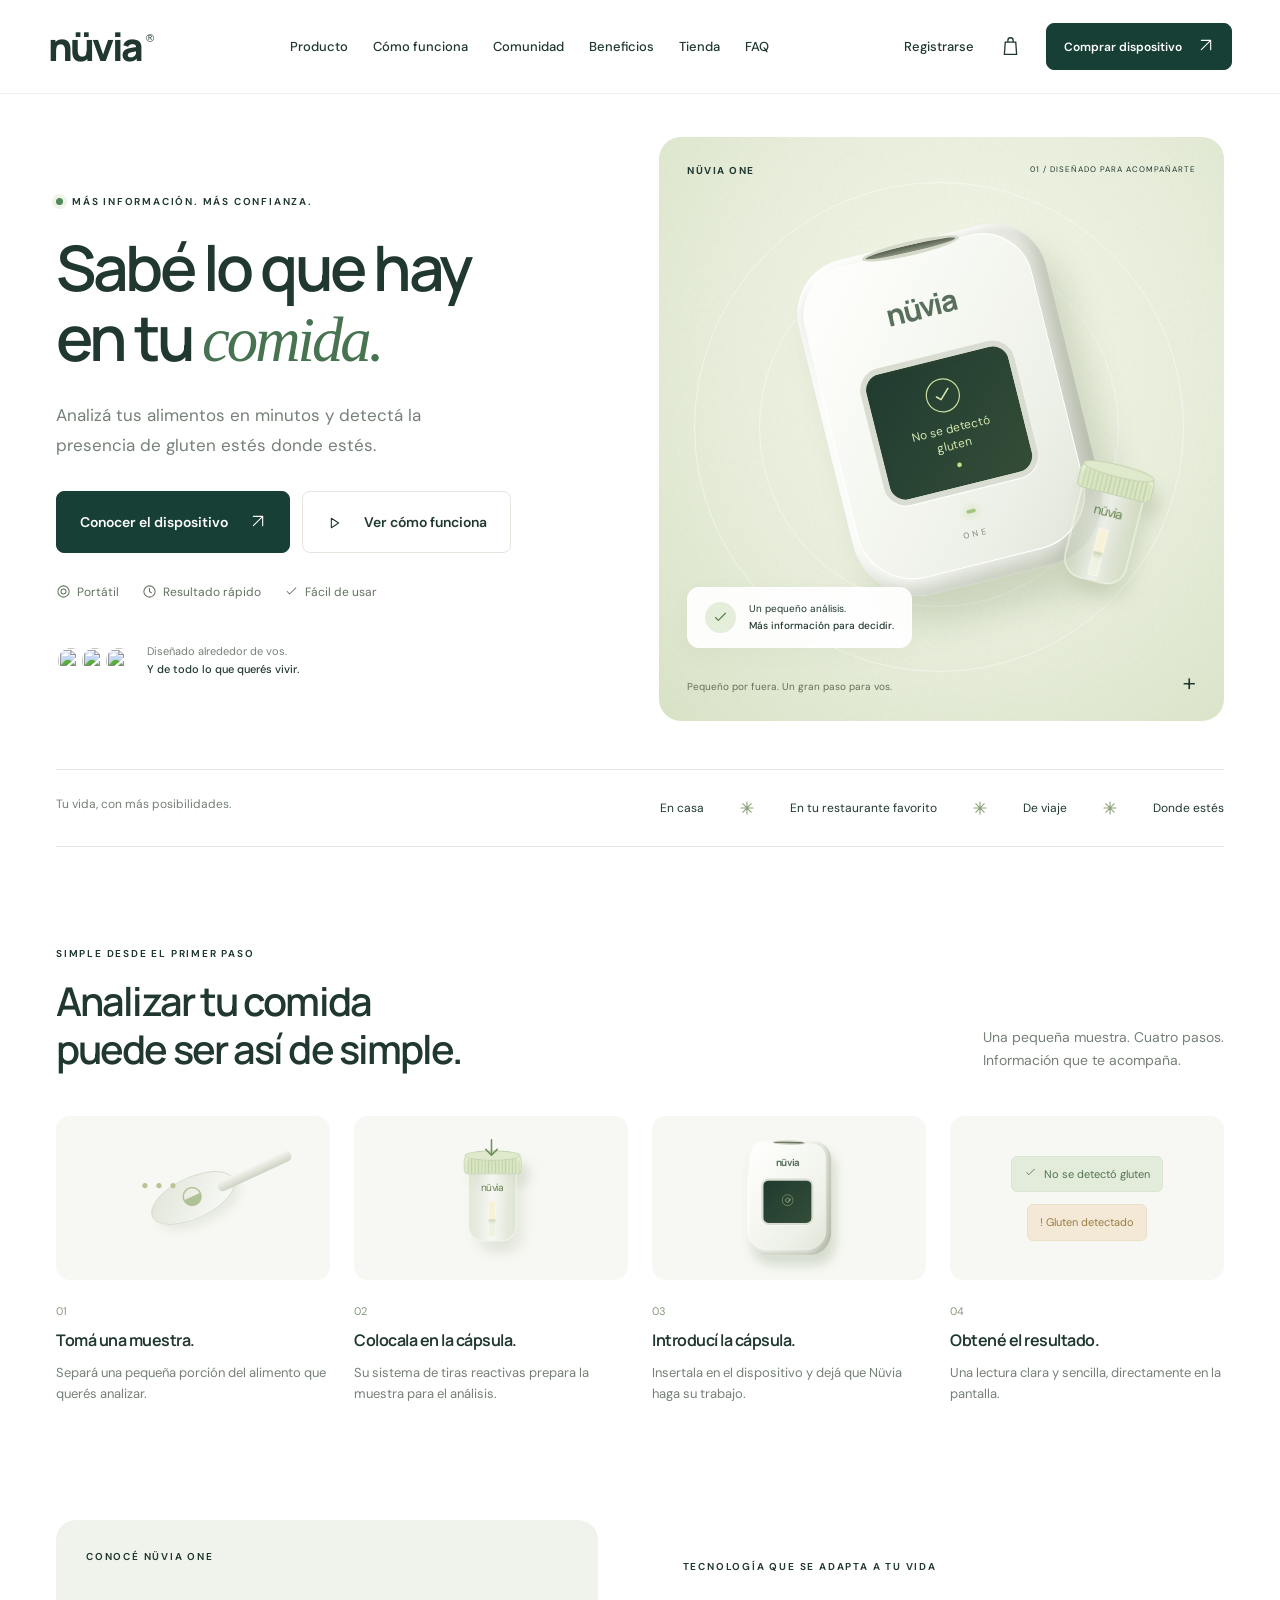
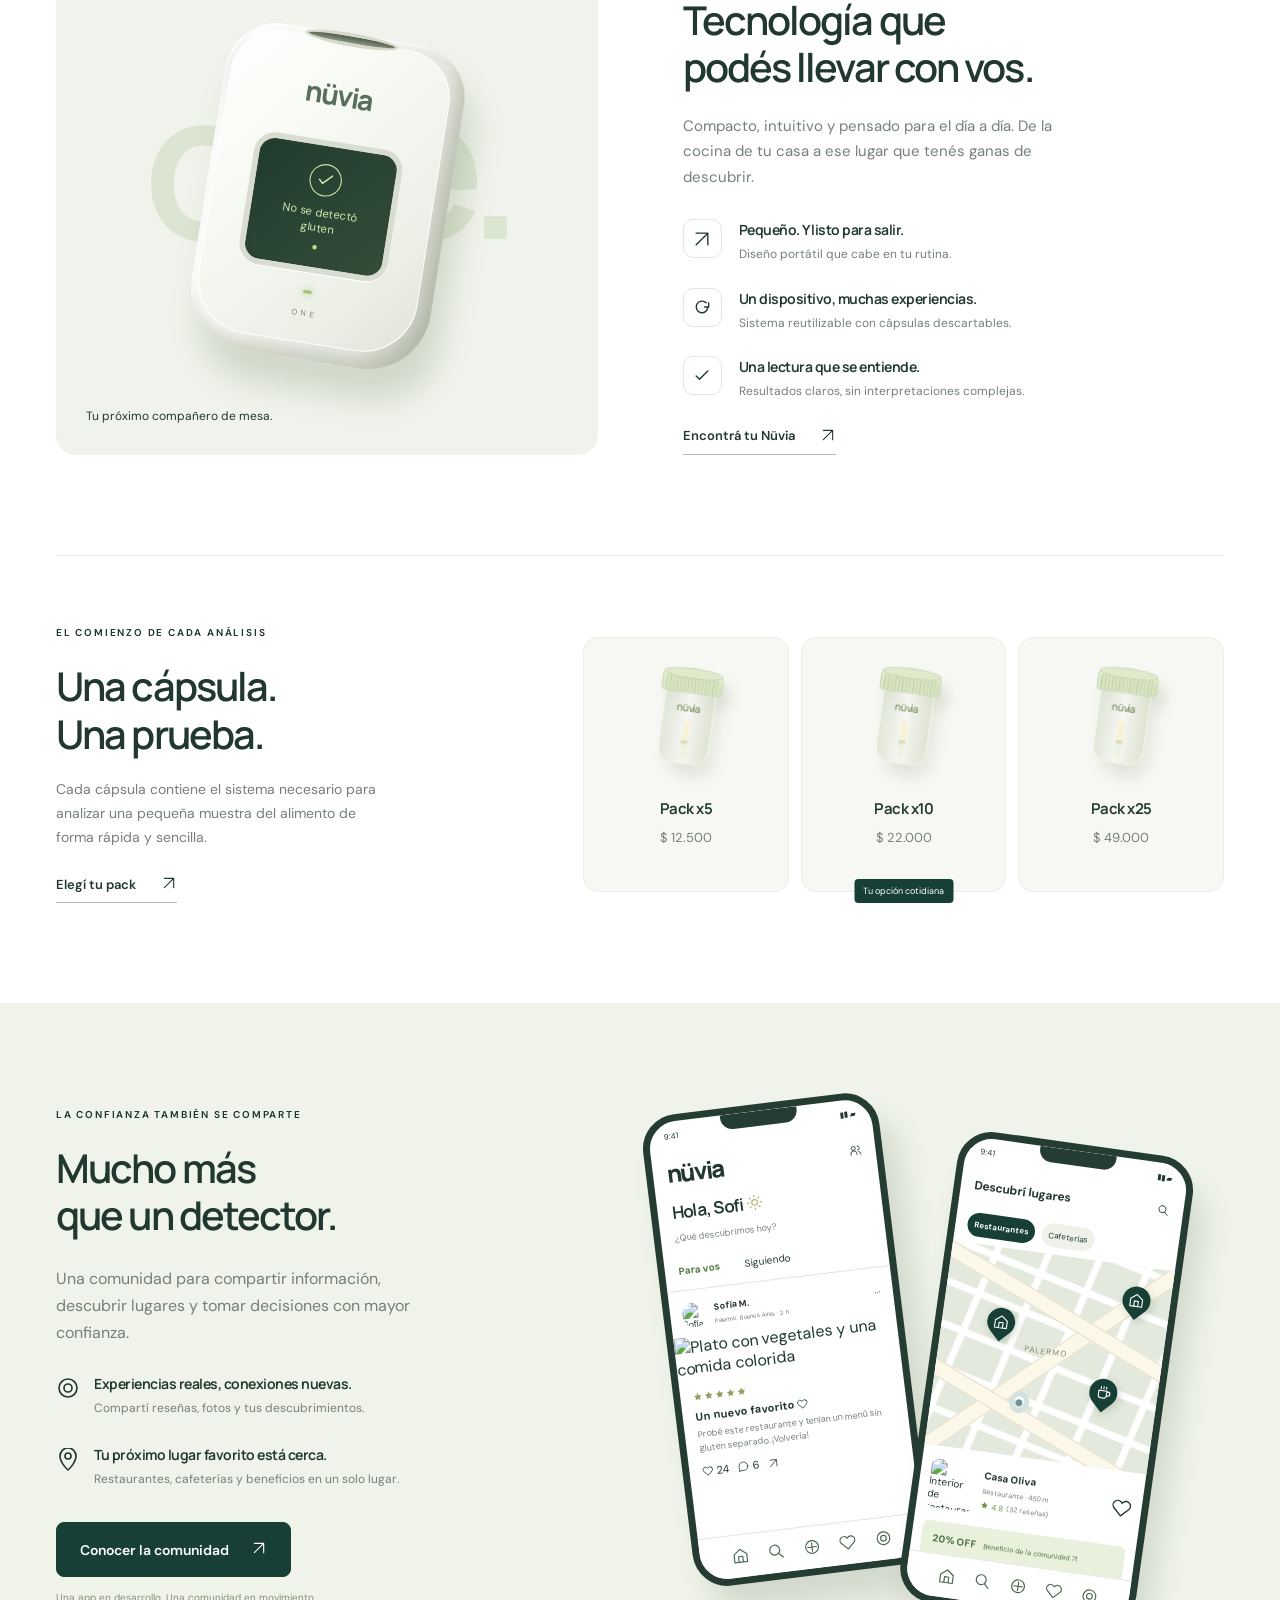
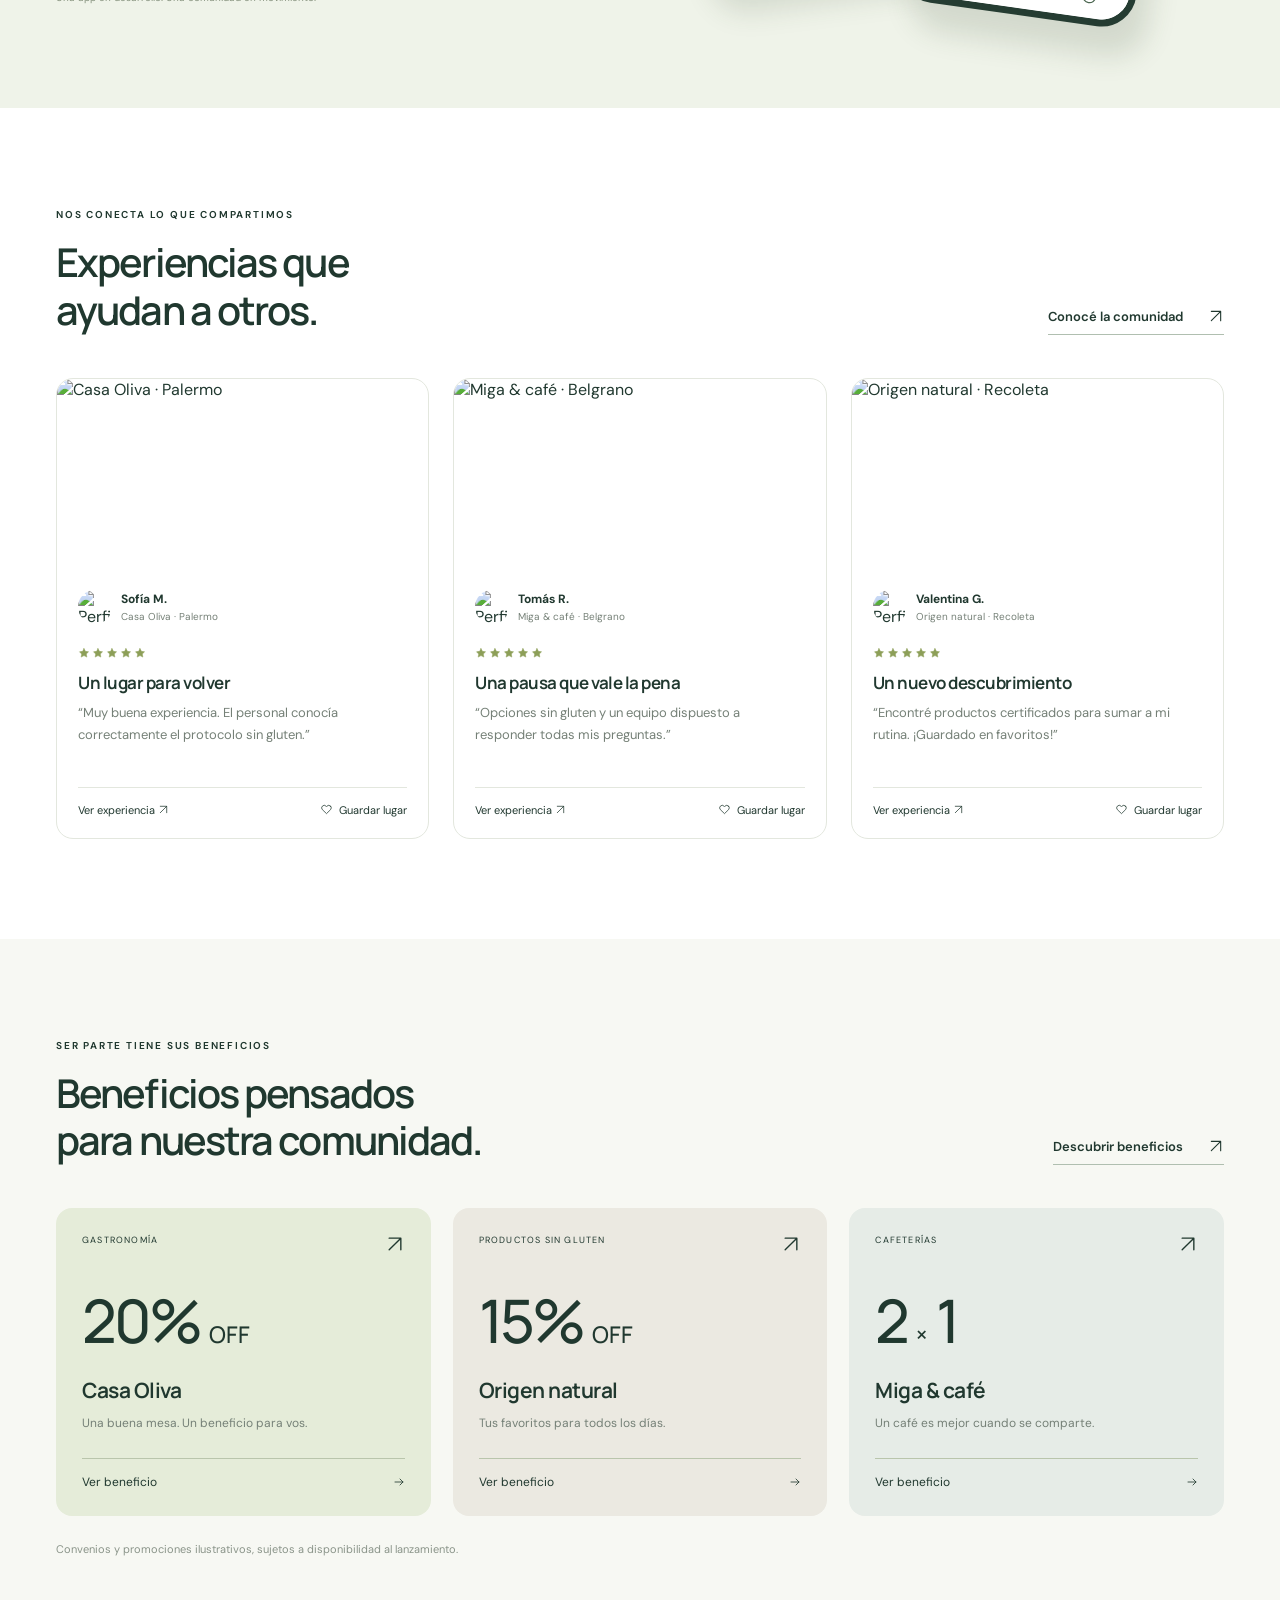
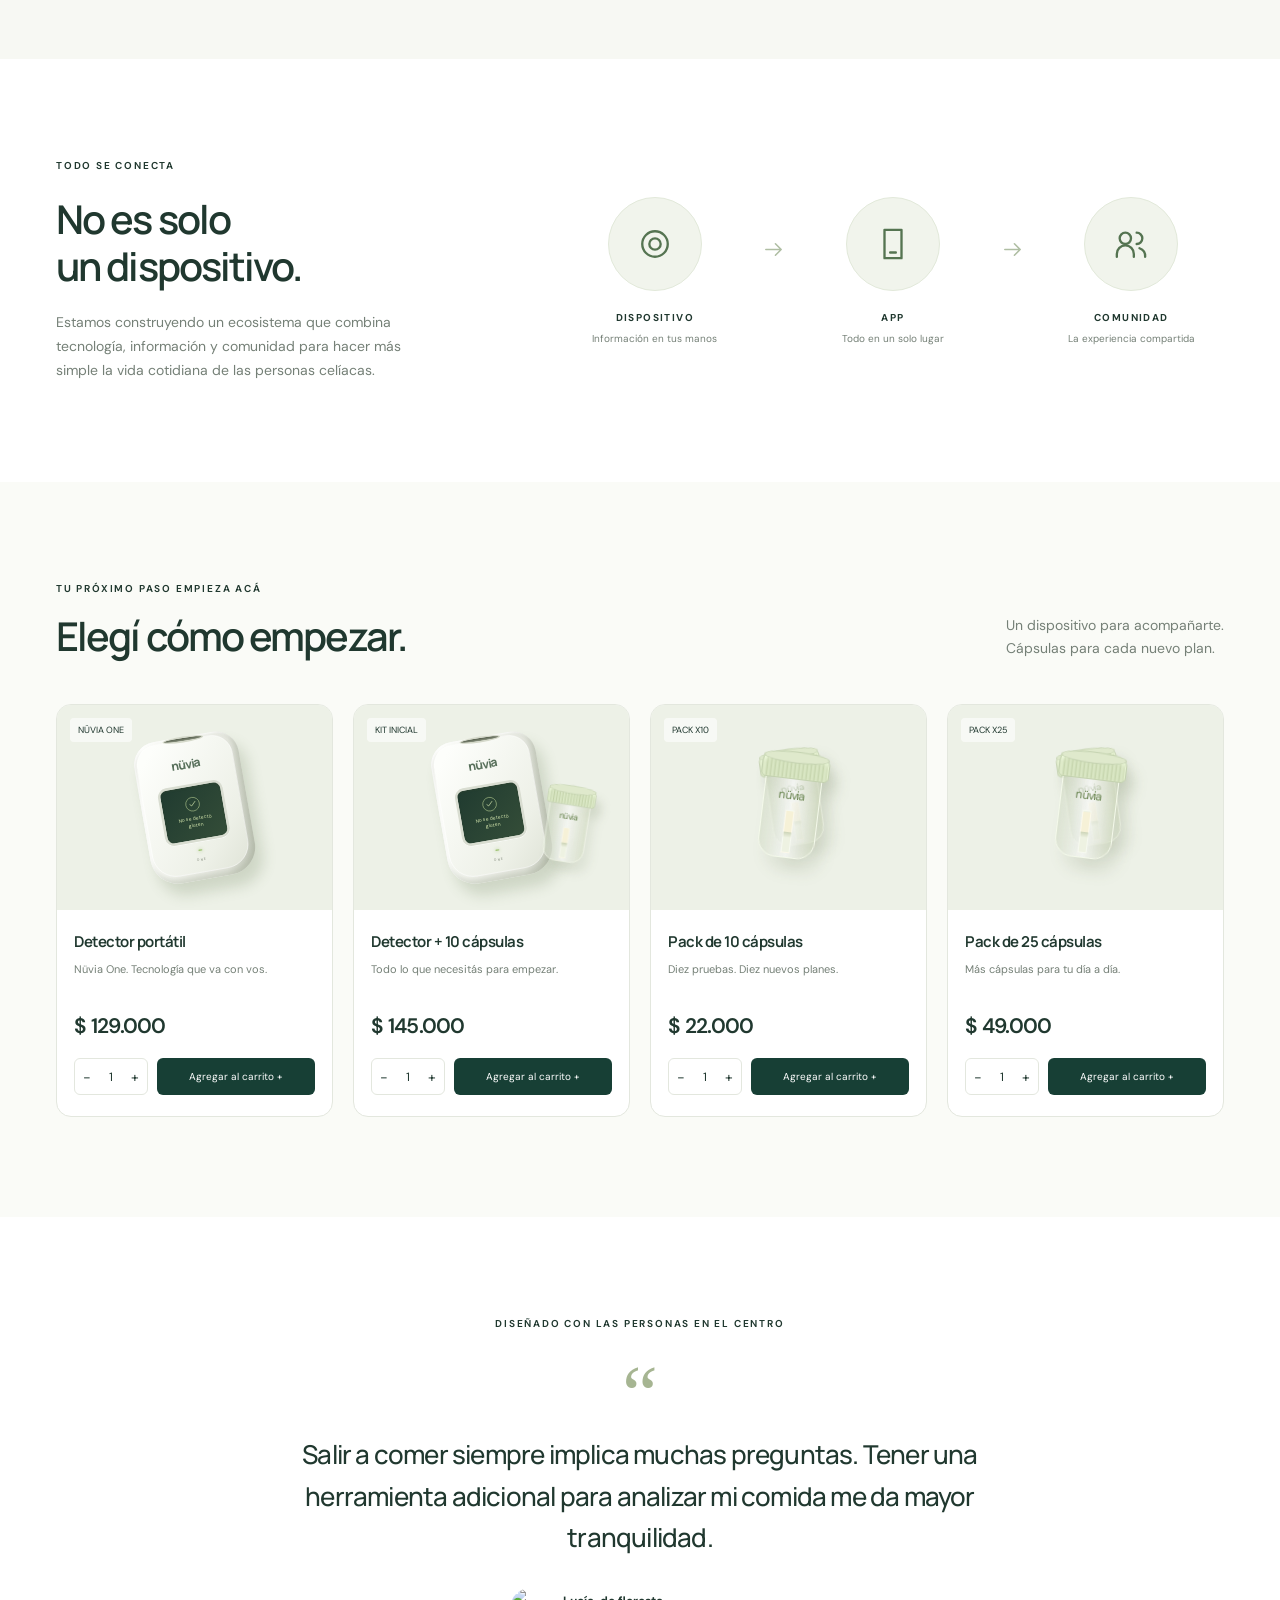
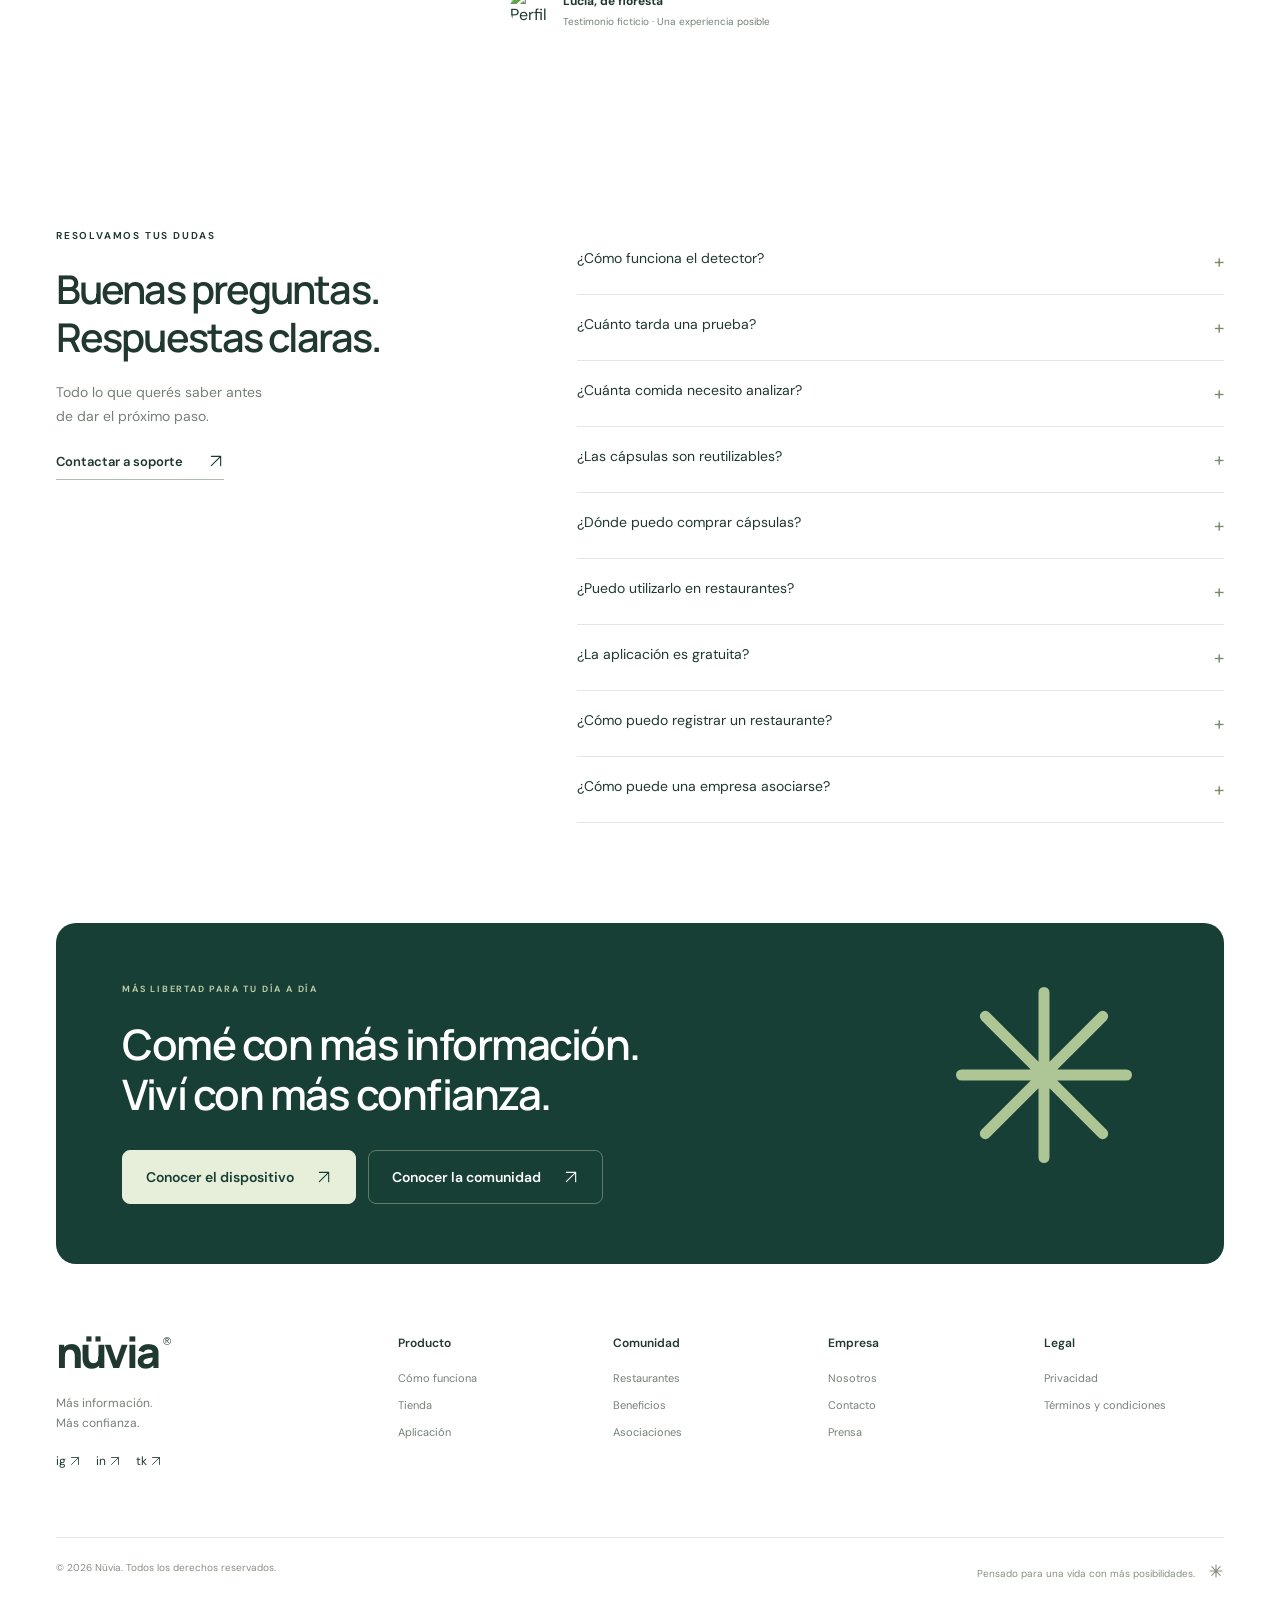
==== commit 748dcb36: "Add files via upload" ====
--- a/index.html
+++ b/index.html
@@ -1,18 +1,17 @@
 <!DOCTYPE html>
 <html lang="es"><head><meta charset="UTF-8"><meta name="viewport" content="width=device-width, initial-scale=1"><meta name="description" content="Nüvia: un ecosistema de tecnología, información y comunidad para personas celíacas. Conocé nuestro detector portátil, cápsulas y app."><meta name="theme-color" content="#163e36"><title>Nüvia — Comé con más confianza</title><link rel="icon" href="data:image/svg+xml,%3Csvg xmlns='http://www.w3.org/2000/svg' viewBox='0 0 40 40'%3E%3Crect width='40' height='40' rx='12' fill='%23163e36'/%3E%3Ctext x='9' y='29' font-size='30' fill='white' font-family='sans-serif'%3En%3C/text%3E%3C/svg%3E"><link rel="preconnect" href="https://fonts.googleapis.com"><link rel="preconnect" href="https://fonts.gstatic.com" crossorigin><link href="https://fonts.googleapis.com/css2?family=DM+Sans:wght@400;450;500;600;650;700&family=Manrope:wght@400;500;600;650;700;750;800&display=swap" rel="stylesheet"><link rel="stylesheet" href="styles.css"><script src="app.js" defer></script></head><body>
-<header class="navbar"><a href="#" class="logo" aria-label="Nüvia, inicio">nüvia<span>®</span></a><nav id="navigation" aria-label="Navegación principal"><a href="#producto">Producto</a><a href="#como-funciona">Cómo funciona</a><a href="#comunidad">Comunidad</a><a href="#beneficios">Beneficios</a><a href="#tienda">Tienda</a><a href="#faq">FAQ</a></nav><div class="nav-actions"><button class="cart-toggle icon-button" aria-label="Abrir carrito"><svg viewBox="0 0 24 24"><path d="M6 7h12l1 14H5L6 7Zm3 0V5a3 3 0 0 1 6 0v2"/></svg><span class="cart-count" hidden>0</span></button><a class="button small" href="#tienda">Comprar dispositivo <span><svg class="ui-icon" viewBox="0 0 24 24" aria-hidden="true" focusable="false"><path d="M5 19 19 5M5 5h14v14"/></svg></span></a><button class="menu-toggle icon-button" aria-label="Abrir menú" aria-expanded="false"><svg class="ui-icon" viewBox="0 0 24 24" aria-hidden="true" focusable="false"><path d="M4 6h16M4 12h16M4 18h16"/></svg></button></div></header>
+<header class="navbar"><a href="#" class="logo" aria-label="Nüvia, inicio">nüvia<span>®</span></a><nav id="navigation" aria-label="Navegación principal"><a href="#producto">Producto</a><a href="#como-funciona">Cómo funciona</a><a href="#comunidad">Comunidad</a><a href="#beneficios">Beneficios</a><a href="#tienda">Tienda</a><a href="#faq">FAQ</a></nav><div class="nav-actions"><button class="register-button text-button" data-register aria-haspopup="dialog">Registrarse</button><button class="cart-toggle icon-button" aria-label="Abrir carrito"><svg viewBox="0 0 24 24"><path d="M6 7h12l1 14H5L6 7Zm3 0V5a3 3 0 0 1 6 0v2"/></svg><span class="cart-count" hidden>0</span></button><a class="button small" href="#tienda">Comprar dispositivo <span><svg class="ui-icon" viewBox="0 0 24 24" aria-hidden="true" focusable="false"><path d="M5 19 19 5M5 5h14v14"/></svg></span></a><button class="menu-toggle icon-button" aria-label="Abrir menú" aria-expanded="false"><svg class="ui-icon" viewBox="0 0 24 24" aria-hidden="true" focusable="false"><path d="M4 6h16M4 12h16M4 18h16"/></svg></button></div></header>
 <main><section class="hero section-wrap"><div class="hero-copy"><div class="eyebrow"><span class="status-dot"></span> MÁS INFORMACIÓN. MÁS CONFIANZA.</div><h1>Sabé lo que hay<br>en tu <span class="serif-word">comida.</span></h1><p>Analizá tus alimentos en minutos y detectá la presencia de gluten estés donde estés.</p><div class="button-row"><a href="#producto" class="button">Conocer el dispositivo <span><svg class="ui-icon" viewBox="0 0 24 24" aria-hidden="true" focusable="false"><path d="M5 19 19 5M5 5h14v14"/></svg></span></a><a href="#como-funciona" class="button secondary"><span class="play"><svg class="ui-icon" viewBox="0 0 24 24" aria-hidden="true" focusable="false"><path d="m8 5 11 7-11 7Z"/></svg></span> Ver cómo funciona</a></div><div class="hero-features"><span><svg class="ui-icon" viewBox="0 0 24 24" aria-hidden="true" focusable="false"><path d="M12 8a4 4 0 1 0 0 8 4 4 0 0 0 0-8"/><circle cx="12" cy="12" r="9"/></svg> Portátil</span><span><svg class="ui-icon" viewBox="0 0 24 24" aria-hidden="true" focusable="false"><path d="M12 7v5l3 2"/><circle cx="12" cy="12" r="9"/></svg> Resultado rápido</span><span><svg class="ui-icon" viewBox="0 0 24 24" aria-hidden="true" focusable="false"><path d="m5 12 4 4L19 6"/></svg> Fácil de usar</span></div><div class="hero-note"><span class="tiny-avatars"><img src="https://i.pravatar.cc/70?img=47" alt=""><img src="https://i.pravatar.cc/70?img=12" alt=""><img src="https://i.pravatar.cc/70?img=44" alt=""></span><span>Diseñado alrededor de vos.<br><strong>Y de todo lo que querés vivir.</strong></span></div></div><div class="hero-art"><div class="art-grain"></div><span class="art-label">NÜVIA ONE <span>01 / DISEÑADO PARA ACOMPAÑARTE</span></span><div class="orbit orbit-one"></div><div class="orbit orbit-two"></div><div class="device hero-device"><div class="device-slot"></div><div class="device-face"><div class="device-brand">nüvia</div><div class="device-screen"><span class="screen-check"><svg class="ui-icon" viewBox="0 0 24 24" aria-hidden="true" focusable="false"><path d="m5 12 4 4L19 6"/></svg></span><span>No se detectó<br><b>gluten</b></span><i></i></div><div class="device-light"></div><span class="device-model">ONE</span></div></div><div class="capsule hero-capsule"><div class="capsule-top"></div><div class="capsule-body"><span>nüvia</span><i></i></div></div><div class="floating-result"><span class="result-icon"><svg class="ui-icon" viewBox="0 0 24 24" aria-hidden="true" focusable="false"><path d="m5 12 4 4L19 6"/></svg></span><div>Un pequeño análisis.<br><strong>Más información para decidir.</strong></div></div><span class="art-foot">Pequeño por fuera. Un gran paso para vos.</span><span class="art-plus">+</span></div></section>
 <div class="manifesto-strip section-wrap"><span>Tu vida, con más posibilidades.</span><div>En casa <span><svg class="ui-icon" viewBox="0 0 24 24" aria-hidden="true" focusable="false"><path d="M12 3v18M3 12h18M5.6 5.6l12.8 12.8M5.6 18.4 18.4 5.6"/></svg></span> En tu restaurante favorito <span><svg class="ui-icon" viewBox="0 0 24 24" aria-hidden="true" focusable="false"><path d="M12 3v18M3 12h18M5.6 5.6l12.8 12.8M5.6 18.4 18.4 5.6"/></svg></span> De viaje <span><svg class="ui-icon" viewBox="0 0 24 24" aria-hidden="true" focusable="false"><path d="M12 3v18M3 12h18M5.6 5.6l12.8 12.8M5.6 18.4 18.4 5.6"/></svg></span> Donde estés</div></div>
-<section id="como-funciona" class="section-wrap how section-space"><div class="section-heading"><div><div class="eyebrow">SIMPLE DESDE EL PRIMER PASO</div><h2>Analizar tu comida<br>puede ser así de simple.</h2></div><p>Una pequeña muestra. Cuatro pasos.<br>Información que te acompaña.</p></div><div class="steps"><article><div class="step-visual"><span class="sample-spoon">◒</span><span class="sample-dots">• • •</span></div><span class="step-number">01</span><h3>Tomá una muestra.</h3><p>Separá una pequeña porción del alimento que querés analizar.</p></article><article><div class="step-visual"><div class="capsule mini-capsule"><div class="capsule-top"></div><div class="capsule-body"><span>nüvia</span><i></i></div></div><span class="sample-arrow"><svg class="ui-icon" viewBox="0 0 24 24" aria-hidden="true" focusable="false"><path d="M12 4v16m-6-6 6 6 6-6"/></svg></span></div><span class="step-number">02</span><h3>Colocala en la cápsula.</h3><p>Su sistema de tiras reactivas prepara la muestra para el análisis.</p></article><article><div class="step-visual"><div class="device small-device"><div class="device-slot"></div><div class="device-face"><div class="device-brand">nüvia</div><div class="device-screen"><span class="screen-check"><svg class="ui-icon" viewBox="0 0 24 24" aria-hidden="true" focusable="false"><path d="M20 7v5h-5M19 12a7 7 0 1 1-2-5"/></svg></span></div></div></div></div><span class="step-number">03</span><h3>Introducí la cápsula.</h3><p>Insertala en el dispositivo y dejá que Nüvia haga su trabajo.</p></article><article><div class="step-visual result-visual"><span><svg class="ui-icon" viewBox="0 0 24 24" aria-hidden="true" focusable="false"><path d="m5 12 4 4L19 6"/></svg> No se detectó gluten</span><span>! Gluten detectado</span></div><span class="step-number">04</span><h3>Obtené el resultado.</h3><p>Una lectura clara y sencilla, directamente en la pantalla.</p></article></div><p class="small-note">Las pantallas son ilustrativas. Los tiempos y límites de detección se confirmarán tras la validación del producto.</p></section>
+<section id="como-funciona" class="section-wrap how section-space"><div class="section-heading"><div><div class="eyebrow">SIMPLE DESDE EL PRIMER PASO</div><h2>Analizar tu comida<br>puede ser así de simple.</h2></div><p>Una pequeña muestra. Cuatro pasos.<br>Información que te acompaña.</p></div><div class="steps"><article><div class="step-visual"><span class="sample-spoon">◒</span><span class="sample-dots">• • •</span></div><span class="step-number">01</span><h3>Tomá una muestra.</h3><p>Separá una pequeña porción del alimento que querés analizar.</p></article><article><div class="step-visual"><div class="capsule mini-capsule"><div class="capsule-top"></div><div class="capsule-body"><span>nüvia</span><i></i></div></div><span class="sample-arrow"><svg class="ui-icon" viewBox="0 0 24 24" aria-hidden="true" focusable="false"><path d="M12 4v16m-6-6 6 6 6-6"/></svg></span></div><span class="step-number">02</span><h3>Colocala en la cápsula.</h3><p>Su sistema de tiras reactivas prepara la muestra para el análisis.</p></article><article><div class="step-visual"><div class="device small-device"><div class="device-slot"></div><div class="device-face"><div class="device-brand">nüvia</div><div class="device-screen"><span class="screen-check"><svg class="ui-icon" viewBox="0 0 24 24" aria-hidden="true" focusable="false"><path d="M20 7v5h-5M19 12a7 7 0 1 1-2-5"/></svg></span></div></div></div></div><span class="step-number">03</span><h3>Introducí la cápsula.</h3><p>Insertala en el dispositivo y dejá que Nüvia haga su trabajo.</p></article><article><div class="step-visual result-visual"><span><svg class="ui-icon" viewBox="0 0 24 24" aria-hidden="true" focusable="false"><path d="m5 12 4 4L19 6"/></svg> No se detectó gluten</span><span>! Gluten detectado</span></div><span class="step-number">04</span><h3>Obtené el resultado.</h3><p>Una lectura clara y sencilla, directamente en la pantalla.</p></article></div></section>
 <section id="producto" class="product-section section-wrap section-space"><div class="product-stage"><div class="eyebrow">CONOCÉ NÜVIA ONE</div><span class="stage-word">one.</span><div class="device showcase-device"><div class="device-slot"></div><div class="device-face"><div class="device-brand">nüvia</div><div class="device-screen"><span class="screen-check"><svg class="ui-icon" viewBox="0 0 24 24" aria-hidden="true" focusable="false"><path d="m5 12 4 4L19 6"/></svg></span><span>No se detectó<br><b>gluten</b></span><i></i></div><div class="device-light"></div><span class="device-model">ONE</span></div></div><span class="stage-caption">Tu próximo compañero de mesa.</span></div><div class="product-copy"><div class="eyebrow">TECNOLOGÍA QUE SE ADAPTA A TU VIDA</div><h2>Tecnología que<br>podés llevar con vos.</h2><p>Compacto, intuitivo y pensado para el día a día. De la cocina de tu casa a ese lugar que tenés ganas de descubrir.</p><div class="feature-list"><div><span><svg class="ui-icon" viewBox="0 0 24 24" aria-hidden="true" focusable="false"><path d="M5 19 19 5M5 5h14v14"/></svg></span><section><h3>Pequeño. Y listo para salir.</h3><p>Diseño portátil que cabe en tu rutina.</p></section></div><div><span><svg class="ui-icon" viewBox="0 0 24 24" aria-hidden="true" focusable="false"><path d="M20 7v5h-5M19 12a7 7 0 1 1-2-5"/></svg></span><section><h3>Un dispositivo, muchas experiencias.</h3><p>Sistema reutilizable con cápsulas descartables.</p></section></div><div><span><svg class="ui-icon" viewBox="0 0 24 24" aria-hidden="true" focusable="false"><path d="m5 12 4 4L19 6"/></svg></span><section><h3>Una lectura que se entiende.</h3><p>Resultados claros, sin interpretaciones complejas.</p></section></div></div><a href="#tienda" class="link-arrow">Encontrá tu Nüvia <span><svg class="ui-icon" viewBox="0 0 24 24" aria-hidden="true" focusable="false"><path d="M5 19 19 5M5 5h14v14"/></svg></span></a></div></section>
 <section id="capsulas" class="capsules-section section-wrap section-space"><div><div class="eyebrow">EL COMIENZO DE CADA ANÁLISIS</div><h2>Una cápsula.<br>Una prueba.</h2><p>Cada cápsula contiene el sistema necesario para analizar una pequeña muestra del alimento de forma rápida y sencilla.</p><a href="#tienda" class="link-arrow">Elegí tu pack <span><svg class="ui-icon" viewBox="0 0 24 24" aria-hidden="true" focusable="false"><path d="M5 19 19 5M5 5h14v14"/></svg></span></a></div><div class="capsule-packs"><article><div class="capsule pack-capsule"><div class="capsule-top"></div><div class="capsule-body"><span>nüvia</span><i></i></div></div><h3>Pack x5</h3><span>$ 12.500</span></article><article><div class="capsule pack-capsule"><div class="capsule-top"></div><div class="capsule-body"><span>nüvia</span><i></i></div></div><h3>Pack x10</h3><span>$ 22.000</span><small>Tu opción cotidiana</small></article><article><div class="capsule pack-capsule"><div class="capsule-top"></div><div class="capsule-body"><span>nüvia</span><i></i></div></div><h3>Pack x25</h3><span>$ 49.000</span></article></div></section>
 <section class="app-section section-space" id="app"><div class="section-wrap app-layout"><div class="app-copy"><div class="eyebrow">LA CONFIANZA TAMBIÉN SE COMPARTE</div><h2>Mucho más<br>que un detector.</h2><p>Una comunidad para compartir información, descubrir lugares y tomar decisiones con mayor confianza.</p><div class="app-feature"><span><svg class="ui-icon" viewBox="0 0 24 24" aria-hidden="true" focusable="false"><path d="M12 8a4 4 0 1 0 0 8 4 4 0 0 0 0-8"/><circle cx="12" cy="12" r="9"/></svg></span><div><h3>Experiencias reales, conexiones nuevas.</h3><p>Compartí reseñas, fotos y tus descubrimientos.</p></div></div><div class="app-feature"><span><svg class="ui-icon" viewBox="0 0 24 24" aria-hidden="true" focusable="false"><path d="M12 22s8-7 8-14a8 8 0 1 0-16 0c0 7 8 14 8 14ZM12 5a3 3 0 1 0 0 6 3 3 0 0 0 0-6"/></svg></span><div><h3>Tu próximo lugar favorito está cerca.</h3><p>Restaurantes, cafeterías y beneficios en un solo lugar.</p></div></div><a class="button" href="#comunidad">Conocer la comunidad <span><svg class="ui-icon" viewBox="0 0 24 24" aria-hidden="true" focusable="false"><path d="M5 19 19 5M5 5h14v14"/></svg></span></a><small>Una app en desarrollo. Una comunidad en movimiento.</small></div><div class="phones"><div class="phone phone-feed"><div class="phone-status">9:41 <span>▮▮ ▰</span></div><div class="phone-notch"></div><div class="phone-nav"><span class="logo">nüvia</span><span><svg class="ui-icon" viewBox="0 0 24 24" aria-hidden="true" focusable="false"><path d="M8 12a4 4 0 1 0 0-8 4 4 0 0 0 0 8M2 21v-2a6 6 0 0 1 12 0v2M16 4a4 4 0 0 1 0 8M18 15a6 6 0 0 1 4 6"/></svg></span></div><h3>Hola, Sofi <span><svg class="ui-icon" viewBox="0 0 24 24" aria-hidden="true" focusable="false"><path d="M12 8a4 4 0 1 0 0 8 4 4 0 0 0 0-8M12 2v2m0 16v2M2 12h2m16 0h2M5 5l1.5 1.5m11 11L19 19M5 19l1.5-1.5m11-11L19 5"/></svg></span></h3><p>¿Qué descubrimos hoy?</p><div class="phone-tabs"><b>Para vos</b><span>Siguiendo</span></div><div class="phone-user"><img src="https://i.pravatar.cc/70?img=47" alt="Sofía, perfil ficticio"><span><b>Sofía M.</b><small>Palermo, Buenos Aires · 2 h</small></span><span>···</span></div><img class="phone-food" src="https://images.unsplash.com/photo-1511690743698-d9d85f2fbf38?w=500&auto=format&fit=crop&q=80" alt="Plato con vegetales y una comida colorida" loading="lazy"><div class="phone-post"><span class="stars"><svg class="ui-icon icon-filled" viewBox="0 0 24 24" aria-hidden="true" focusable="false"><path d="m12 3 2.8 5.7 6.3.9-4.5 4.4 1.1 6.2-5.7-3-5.7 3 1.1-6.2L3 9.6l6.2-.9Z"/></svg><svg class="ui-icon icon-filled" viewBox="0 0 24 24" aria-hidden="true" focusable="false"><path d="m12 3 2.8 5.7 6.3.9-4.5 4.4 1.1 6.2-5.7-3-5.7 3 1.1-6.2L3 9.6l6.2-.9Z"/></svg><svg class="ui-icon icon-filled" viewBox="0 0 24 24" aria-hidden="true" focusable="false"><path d="m12 3 2.8 5.7 6.3.9-4.5 4.4 1.1 6.2-5.7-3-5.7 3 1.1-6.2L3 9.6l6.2-.9Z"/></svg><svg class="ui-icon icon-filled" viewBox="0 0 24 24" aria-hidden="true" focusable="false"><path d="m12 3 2.8 5.7 6.3.9-4.5 4.4 1.1 6.2-5.7-3-5.7 3 1.1-6.2L3 9.6l6.2-.9Z"/></svg><svg class="ui-icon icon-filled" viewBox="0 0 24 24" aria-hidden="true" focusable="false"><path d="m12 3 2.8 5.7 6.3.9-4.5 4.4 1.1 6.2-5.7-3-5.7 3 1.1-6.2L3 9.6l6.2-.9Z"/></svg></span><b>Un nuevo favorito <svg class="ui-icon" viewBox="0 0 24 24" aria-hidden="true" focusable="false"><path d="M20.8 4.6a5.5 5.5 0 0 0-7.8 0L12 5.7l-1.1-1.1a5.5 5.5 0 0 0-7.8 7.8L12 21l8.8-8.6a5.5 5.5 0 0 0 0-7.8Z"/></svg></b><p>Probé este restaurante y tenían un menú sin gluten separado. ¡Volvería!</p><span><svg class="ui-icon" viewBox="0 0 24 24" aria-hidden="true" focusable="false"><path d="M20.8 4.6a5.5 5.5 0 0 0-7.8 0L12 5.7l-1.1-1.1a5.5 5.5 0 0 0-7.8 7.8L12 21l8.8-8.6a5.5 5.5 0 0 0 0-7.8Z"/></svg> 24 &nbsp; <svg class="ui-icon" viewBox="0 0 24 24" aria-hidden="true" focusable="false"><path d="M21 11a9 9 0 0 1-9 9H4l-2 2V11a9 9 0 1 1 19 0Z"/></svg> 6 &nbsp; <svg class="ui-icon" viewBox="0 0 24 24" aria-hidden="true" focusable="false"><path d="M5 19 19 5M5 5h14v14"/></svg></span></div><div class="phone-bottom"><svg class="ui-icon" viewBox="0 0 24 24" aria-hidden="true" focusable="false"><path d="m3 10 9-7 9 7v11H3ZM9 21v-8h6v8"/></svg> &nbsp; <svg class="ui-icon" viewBox="0 0 24 24" aria-hidden="true" focusable="false"><path d="M10 3a7 7 0 1 0 0 14 7 7 0 0 0 0-14m5 12 6 6"/></svg> &nbsp; <svg class="ui-icon" viewBox="0 0 24 24" aria-hidden="true" focusable="false"><path d="M12 6v12M6 12h12"/><circle cx="12" cy="12" r="9"/></svg> &nbsp; <svg class="ui-icon" viewBox="0 0 24 24" aria-hidden="true" focusable="false"><path d="M20.8 4.6a5.5 5.5 0 0 0-7.8 0L12 5.7l-1.1-1.1a5.5 5.5 0 0 0-7.8 7.8L12 21l8.8-8.6a5.5 5.5 0 0 0 0-7.8Z"/></svg> &nbsp; <svg class="ui-icon" viewBox="0 0 24 24" aria-hidden="true" focusable="false"><path d="M12 8a4 4 0 1 0 0 8 4 4 0 0 0 0-8"/><circle cx="12" cy="12" r="9"/></svg></div></div><div class="phone phone-map"><div class="phone-status">9:41 <span>▮▮ ▰</span></div><div class="phone-notch"></div><div class="phone-nav"><b>Descubrí lugares</b><span><svg class="ui-icon" viewBox="0 0 24 24" aria-hidden="true" focusable="false"><path d="M10 3a7 7 0 1 0 0 14 7 7 0 0 0 0-14m5 12 6 6"/></svg></span></div><div class="map-tags"><b>Restaurantes</b><span>Cafeterías</span></div><div class="mock-map"><span class="map-road road1"></span><span class="map-road road2"></span><span class="map-road road3"></span><i class="map-pin pin1"><svg class="ui-icon" viewBox="0 0 24 24" aria-hidden="true" focusable="false"><path d="m3 10 9-7 9 7v11H3ZM9 21v-8h6v8"/></svg></i><i class="map-pin pin2"><svg class="ui-icon" viewBox="0 0 24 24" aria-hidden="true" focusable="false"><path d="M5 9h12v7a4 4 0 0 1-4 4H9a4 4 0 0 1-4-4ZM17 10h2a3 3 0 0 1 0 6h-2M8 3v3m4-3v3m4-3v3"/></svg></i><i class="map-pin pin3"><svg class="ui-icon" viewBox="0 0 24 24" aria-hidden="true" focusable="false"><path d="m3 10 9-7 9 7v11H3ZM9 21v-8h6v8"/></svg></i><span class="map-neighborhood">PALERMO</span><span class="map-you">●</span></div><div class="map-place"><img src="https://images.unsplash.com/photo-1552566626-52f8b828add9?w=160&auto=format&fit=crop&q=80" alt="Interior de restaurante" loading="lazy"><div><b>Casa Oliva</b><small>Restaurante · 450 m</small><span><svg class="ui-icon icon-filled" viewBox="0 0 24 24" aria-hidden="true" focusable="false"><path d="m12 3 2.8 5.7 6.3.9-4.5 4.4 1.1 6.2-5.7-3-5.7 3 1.1-6.2L3 9.6l6.2-.9Z"/></svg> 4.8 <small>(32 reseñas)</small></span></div><span><svg class="ui-icon" viewBox="0 0 24 24" aria-hidden="true" focusable="false"><path d="M20.8 4.6a5.5 5.5 0 0 0-7.8 0L12 5.7l-1.1-1.1a5.5 5.5 0 0 0-7.8 7.8L12 21l8.8-8.6a5.5 5.5 0 0 0 0-7.8Z"/></svg></span></div><div class="map-discount">20% OFF <span>Beneficio de la comunidad <svg class="ui-icon" viewBox="0 0 24 24" aria-hidden="true" focusable="false"><path d="M5 19 19 5M5 5h14v14"/></svg></span></div><div class="map-categories">Restaurantes · Cafeterías<br>Supermercados · Hoteles</div><div class="phone-bottom"><svg class="ui-icon" viewBox="0 0 24 24" aria-hidden="true" focusable="false"><path d="m3 10 9-7 9 7v11H3ZM9 21v-8h6v8"/></svg> &nbsp; <svg class="ui-icon" viewBox="0 0 24 24" aria-hidden="true" focusable="false"><path d="M10 3a7 7 0 1 0 0 14 7 7 0 0 0 0-14m5 12 6 6"/></svg> &nbsp; <svg class="ui-icon" viewBox="0 0 24 24" aria-hidden="true" focusable="false"><path d="M12 6v12M6 12h12"/><circle cx="12" cy="12" r="9"/></svg> &nbsp; <svg class="ui-icon" viewBox="0 0 24 24" aria-hidden="true" focusable="false"><path d="M20.8 4.6a5.5 5.5 0 0 0-7.8 0L12 5.7l-1.1-1.1a5.5 5.5 0 0 0-7.8 7.8L12 21l8.8-8.6a5.5 5.5 0 0 0 0-7.8Z"/></svg> &nbsp; <svg class="ui-icon" viewBox="0 0 24 24" aria-hidden="true" focusable="false"><path d="M12 8a4 4 0 1 0 0 8 4 4 0 0 0 0-8"/><circle cx="12" cy="12" r="9"/></svg></div></div></div></div></section>
-<section id="comunidad" class="section-wrap section-space"><div class="section-heading"><div><div class="eyebrow">NOS CONECTA LO QUE COMPARTIMOS</div><h2>Experiencias que<br>ayudan a otros.</h2></div><a href="#app" class="link-arrow">Conocé la comunidad <svg class="ui-icon" viewBox="0 0 24 24" aria-hidden="true" focusable="false"><path d="M5 19 19 5M5 5h14v14"/></svg></a></div><div class="community-grid" id="community-grid"></div><p class="small-note">Perfiles, lugares y experiencias ficticios para ilustrar la comunidad.</p></section>
+<section id="comunidad" class="section-wrap section-space"><div class="section-heading"><div><div class="eyebrow">NOS CONECTA LO QUE COMPARTIMOS</div><h2>Experiencias que<br>ayudan a otros.</h2></div><a href="#app" class="link-arrow">Conocé la comunidad <svg class="ui-icon" viewBox="0 0 24 24" aria-hidden="true" focusable="false"><path d="M5 19 19 5M5 5h14v14"/></svg></a></div><div class="community-grid" id="community-grid"></div></section>
 <section id="beneficios" class="benefits-section section-space"><div class="section-wrap"><div class="section-heading"><div><div class="eyebrow">SER PARTE TIENE SUS BENEFICIOS</div><h2>Beneficios pensados<br>para nuestra comunidad.</h2></div><button class="link-arrow text-button" id="discover-benefits">Descubrir beneficios <svg class="ui-icon" viewBox="0 0 24 24" aria-hidden="true" focusable="false"><path d="M5 19 19 5M5 5h14v14"/></svg></button></div><div class="benefits-grid"><article><div class="benefit-top"><span>GASTRONOMÍA</span><span><svg class="ui-icon" viewBox="0 0 24 24" aria-hidden="true" focusable="false"><path d="M5 19 19 5M5 5h14v14"/></svg></span></div><strong>20% <em>OFF</em></strong><h3>Casa Oliva</h3><p>Una buena mesa. Un beneficio para vos.</p><button data-benefit="Casa Oliva">Ver beneficio <span><svg class="ui-icon" viewBox="0 0 24 24" aria-hidden="true" focusable="false"><path d="M4 12h16m-6-6 6 6-6 6"/></svg></span></button></article><article><div class="benefit-top"><span>PRODUCTOS SIN GLUTEN</span><span><svg class="ui-icon" viewBox="0 0 24 24" aria-hidden="true" focusable="false"><path d="M5 19 19 5M5 5h14v14"/></svg></span></div><strong>15% <em>OFF</em></strong><h3>Origen natural</h3><p>Tus favoritos para todos los días.</p><button data-benefit="Origen natural">Ver beneficio <span><svg class="ui-icon" viewBox="0 0 24 24" aria-hidden="true" focusable="false"><path d="M4 12h16m-6-6 6 6-6 6"/></svg></span></button></article><article><div class="benefit-top"><span>CAFETERÍAS</span><span><svg class="ui-icon" viewBox="0 0 24 24" aria-hidden="true" focusable="false"><path d="M5 19 19 5M5 5h14v14"/></svg></span></div><strong>2 <em>×</em> 1</strong><h3>Miga & café</h3><p>Un café es mejor cuando se comparte.</p><button data-benefit="Miga & café">Ver beneficio <span><svg class="ui-icon" viewBox="0 0 24 24" aria-hidden="true" focusable="false"><path d="M4 12h16m-6-6 6 6-6 6"/></svg></span></button></article></div><p class="small-note">Convenios y promociones ilustrativos, sujetos a disponibilidad al lanzamiento.</p></div></section>
 <section class="ecosystem section-wrap section-space"><div><div class="eyebrow">TODO SE CONECTA</div><h2>No es solo<br>un dispositivo.</h2><p>Estamos construyendo un ecosistema que combina tecnología, información y comunidad para hacer más simple la vida cotidiana de las personas celíacas.</p></div><div class="ecosystem-diagram"><div><span><svg class="ui-icon" viewBox="0 0 24 24" aria-hidden="true" focusable="false"><path d="M12 8a4 4 0 1 0 0 8 4 4 0 0 0 0-8"/><circle cx="12" cy="12" r="9"/></svg></span><b>DISPOSITIVO</b><small>Información en tus manos</small></div><i><svg class="ui-icon" viewBox="0 0 24 24" aria-hidden="true" focusable="false"><path d="M4 12h16m-6-6 6 6-6 6"/></svg></i><div><span><svg class="ui-icon" viewBox="0 0 24 24" aria-hidden="true" focusable="false"><path d="M6 2h12v20H6ZM10 18h4"/></svg></span><b>APP</b><small>Todo en un solo lugar</small></div><i><svg class="ui-icon" viewBox="0 0 24 24" aria-hidden="true" focusable="false"><path d="M4 12h16m-6-6 6 6-6 6"/></svg></i><div><span><svg class="ui-icon" viewBox="0 0 24 24" aria-hidden="true" focusable="false"><path d="M8 12a4 4 0 1 0 0-8 4 4 0 0 0 0 8M2 21v-2a6 6 0 0 1 12 0v2M16 4a4 4 0 0 1 0 8M18 15a6 6 0 0 1 4 6"/></svg></span><b>COMUNIDAD</b><small>La experiencia compartida</small></div></div></section>
-<section id="tienda" class="store-section section-space"><div class="section-wrap"><div class="section-heading"><div><div class="eyebrow">TU PRÓXIMO PASO EMPIEZA ACÁ</div><h2>Elegí cómo empezar.</h2></div><p>Un dispositivo para acompañarte.<br>Cápsulas para cada nuevo plan.</p></div><div class="store-grid" id="store-grid"></div><p class="small-note">Precios de ejemplo en pesos argentinos. Tienda de demostración: no se realizan cobros.</p></div></section>
-<section class="testimonials section-wrap section-space"><div class="eyebrow">DISEÑADO CON LAS PERSONAS EN EL CENTRO</div><span class="quote-mark">“</span><blockquote>Salir a comer siempre implica muchas preguntas. Tener una herramienta adicional para analizar mi comida me da mayor tranquilidad.</blockquote><div class="testimonial-author"><img src="https://i.pravatar.cc/70?img=44" alt="Perfil ilustrativo" loading="lazy"><span><b>Lucía, usuaria de prueba</b><small>Testimonio ficticio · Una experiencia posible</small></span></div></section>
-<div class="disclaimer section-wrap"><span><svg class="ui-icon" viewBox="0 0 24 24" aria-hidden="true" focusable="false"><path d="M12 10v7M12 6h.01"/><circle cx="12" cy="12" r="9"/></svg></span><p>El dispositivo busca brindar información adicional para ayudar a tomar decisiones más informadas. No reemplaza los protocolos de manipulación segura de alimentos ni el asesoramiento profesional. Analiza una muestra, no la totalidad del plato. Producto conceptual en desarrollo.</p></div>
+<section id="tienda" class="store-section section-space"><div class="section-wrap"><div class="section-heading"><div><div class="eyebrow">TU PRÓXIMO PASO EMPIEZA ACÁ</div><h2>Elegí cómo empezar.</h2></div><p>Un dispositivo para acompañarte.<br>Cápsulas para cada nuevo plan.</p></div><div class="store-grid" id="store-grid"></div></div></section>
+<section class="testimonials section-wrap section-space"><div class="eyebrow">DISEÑADO CON LAS PERSONAS EN EL CENTRO</div><span class="quote-mark">“</span><blockquote>Salir a comer siempre implica muchas preguntas. Tener una herramienta adicional para analizar mi comida me da mayor tranquilidad.</blockquote><div class="testimonial-author"><img src="https://i.pravatar.cc/70?img=44" alt="Perfil ilustrativo" loading="lazy"><span><b>Lucía, de floresta</b><small>Testimonio ficticio · Una experiencia posible</small></span></div></section>
 <section id="faq" class="faq section-wrap section-space"><div><div class="eyebrow">RESOLVAMOS TUS DUDAS</div><h2>Buenas preguntas.<br>Respuestas claras.</h2><p>Todo lo que querés saber antes<br>de dar el próximo paso.</p><button class="link-arrow text-button" data-info="Soporte Nüvia">Contactar a soporte <svg class="ui-icon" viewBox="0 0 24 24" aria-hidden="true" focusable="false"><path d="M5 19 19 5M5 5h14v14"/></svg></button></div><div id="faq-list"></div></section>
 <section class="final-cta section-wrap"><span class="eyebrow">MÁS LIBERTAD PARA TU DÍA A DÍA</span><h2>Comé con más información.<br>Viví con más confianza.</h2><div class="button-row"><a class="button light" href="#producto">Conocer el dispositivo <svg class="ui-icon" viewBox="0 0 24 24" aria-hidden="true" focusable="false"><path d="M5 19 19 5M5 5h14v14"/></svg></a><a class="button outline-light" href="#comunidad">Conocer la comunidad <svg class="ui-icon" viewBox="0 0 24 24" aria-hidden="true" focusable="false"><path d="M5 19 19 5M5 5h14v14"/></svg></a></div><span class="cta-star"><svg class="ui-icon" viewBox="0 0 24 24" aria-hidden="true" focusable="false"><path d="M12 3v18M3 12h18M5.6 5.6l12.8 12.8M5.6 18.4 18.4 5.6"/></svg></span></section></main>
 <footer class="section-wrap"><div class="footer-main"><div class="footer-brand"><a href="#" class="logo">nüvia<span>®</span></a><p>Más información.<br>Más confianza.</p><div class="socials"><button data-info="Instagram">ig <svg class="ui-icon" viewBox="0 0 24 24" aria-hidden="true" focusable="false"><path d="M5 19 19 5M5 5h14v14"/></svg></button><button data-info="LinkedIn">in <svg class="ui-icon" viewBox="0 0 24 24" aria-hidden="true" focusable="false"><path d="M5 19 19 5M5 5h14v14"/></svg></button><button data-info="TikTok">tk <svg class="ui-icon" viewBox="0 0 24 24" aria-hidden="true" focusable="false"><path d="M5 19 19 5M5 5h14v14"/></svg></button></div></div><div><h4>Producto</h4><a href="#como-funciona">Cómo funciona</a><a href="#tienda">Tienda</a><a href="#app">Aplicación</a></div><div><h4>Comunidad</h4><a href="#comunidad">Restaurantes</a><a href="#beneficios">Beneficios</a><button data-info="Asociaciones">Asociaciones</button></div><div><h4>Empresa</h4><button data-info="Nosotros">Nosotros</button><button data-info="Contacto">Contacto</button><button data-info="Prensa">Prensa</button></div><div><h4>Legal</h4><button data-info="Privacidad">Privacidad</button><button data-info="Términos y condiciones">Términos y condiciones</button></div></div><div class="footer-bottom"><span>© 2026 Nüvia. Todos los derechos reservados.</span><span>Pensado para una vida con más posibilidades. <span><svg class="ui-icon" viewBox="0 0 24 24" aria-hidden="true" focusable="false"><path d="M12 3v18M3 12h18M5.6 5.6l12.8 12.8M5.6 18.4 18.4 5.6"/></svg></span></span></div></footer>
--- a/styles.css
+++ b/styles.css
@@ -9,3 +9,8 @@
 @media(max-width:1100px){.how .steps{grid-template-columns:repeat(2,minmax(0,1fr));gap:36px 24px}.how .step-visual{height:180px}.how .steps p{font-size:14px}.how .steps h3{font-size:17px}.how .section-heading{align-items:flex-start}.how .section-heading>p{flex-shrink:0;max-width:220px}}
 @media(max-width:760px){.how .section-heading>p{max-width:none}.how .steps{gap:30px 18px}.how .step-visual{height:160px}.how .steps h3{font-size:16px}.how .steps p{font-size:13px}}
 @media(max-width:540px){.how .steps{grid-template-columns:minmax(0,1fr);gap:24px}.how .steps article{display:grid;grid-template-columns:112px minmax(0,1fr);column-gap:18px;align-content:start;padding-bottom:24px;border-bottom:1px solid var(--border)}.how .steps article:last-child{border-bottom:0;padding-bottom:0}.how .step-visual{grid-column:1;grid-row:1 / 4;height:140px;margin:0;align-self:start;border-radius:12px}.how .step-number{grid-column:2;margin:3px 0 7px}.how .steps h3{grid-column:2;font-size:16px;margin-bottom:8px}.how .steps p{grid-column:2;font-size:13px;line-height:1.6}.how .result-visual{gap:9px;padding:8px}.how .result-visual span{max-width:100%;padding:7px 5px;font-size:10px}.how .sample-spoon{transform:rotate(-25deg) scale(.65)}.how .sample-dots{left:15%;font-size:18px}.how .mini-capsule{transform:scale(.75)}.how .small-device{transform:scale(.34)}.how h2{font-size:clamp(27px,7.2vw,36px);letter-spacing:-1.1px}.how h2 br{display:none}.how .small-note{font-size:11px;line-height:1.65;margin-top:25px}}
+
+.register-button{font-size:13px;font-weight:500;white-space:nowrap;padding:9px 0}
+.register-button:hover{color:var(--green)}
+@media(max-width:1000px) and (min-width:761px){.navbar{gap:14px}.navbar nav{gap:10px}.nav-actions{gap:10px}.register-button{font-size:12px}}
+@media(max-width:760px){.register-button{font-size:12px}.nav-actions{gap:7px}.navbar .small{display:none}.navbar{gap:12px}}
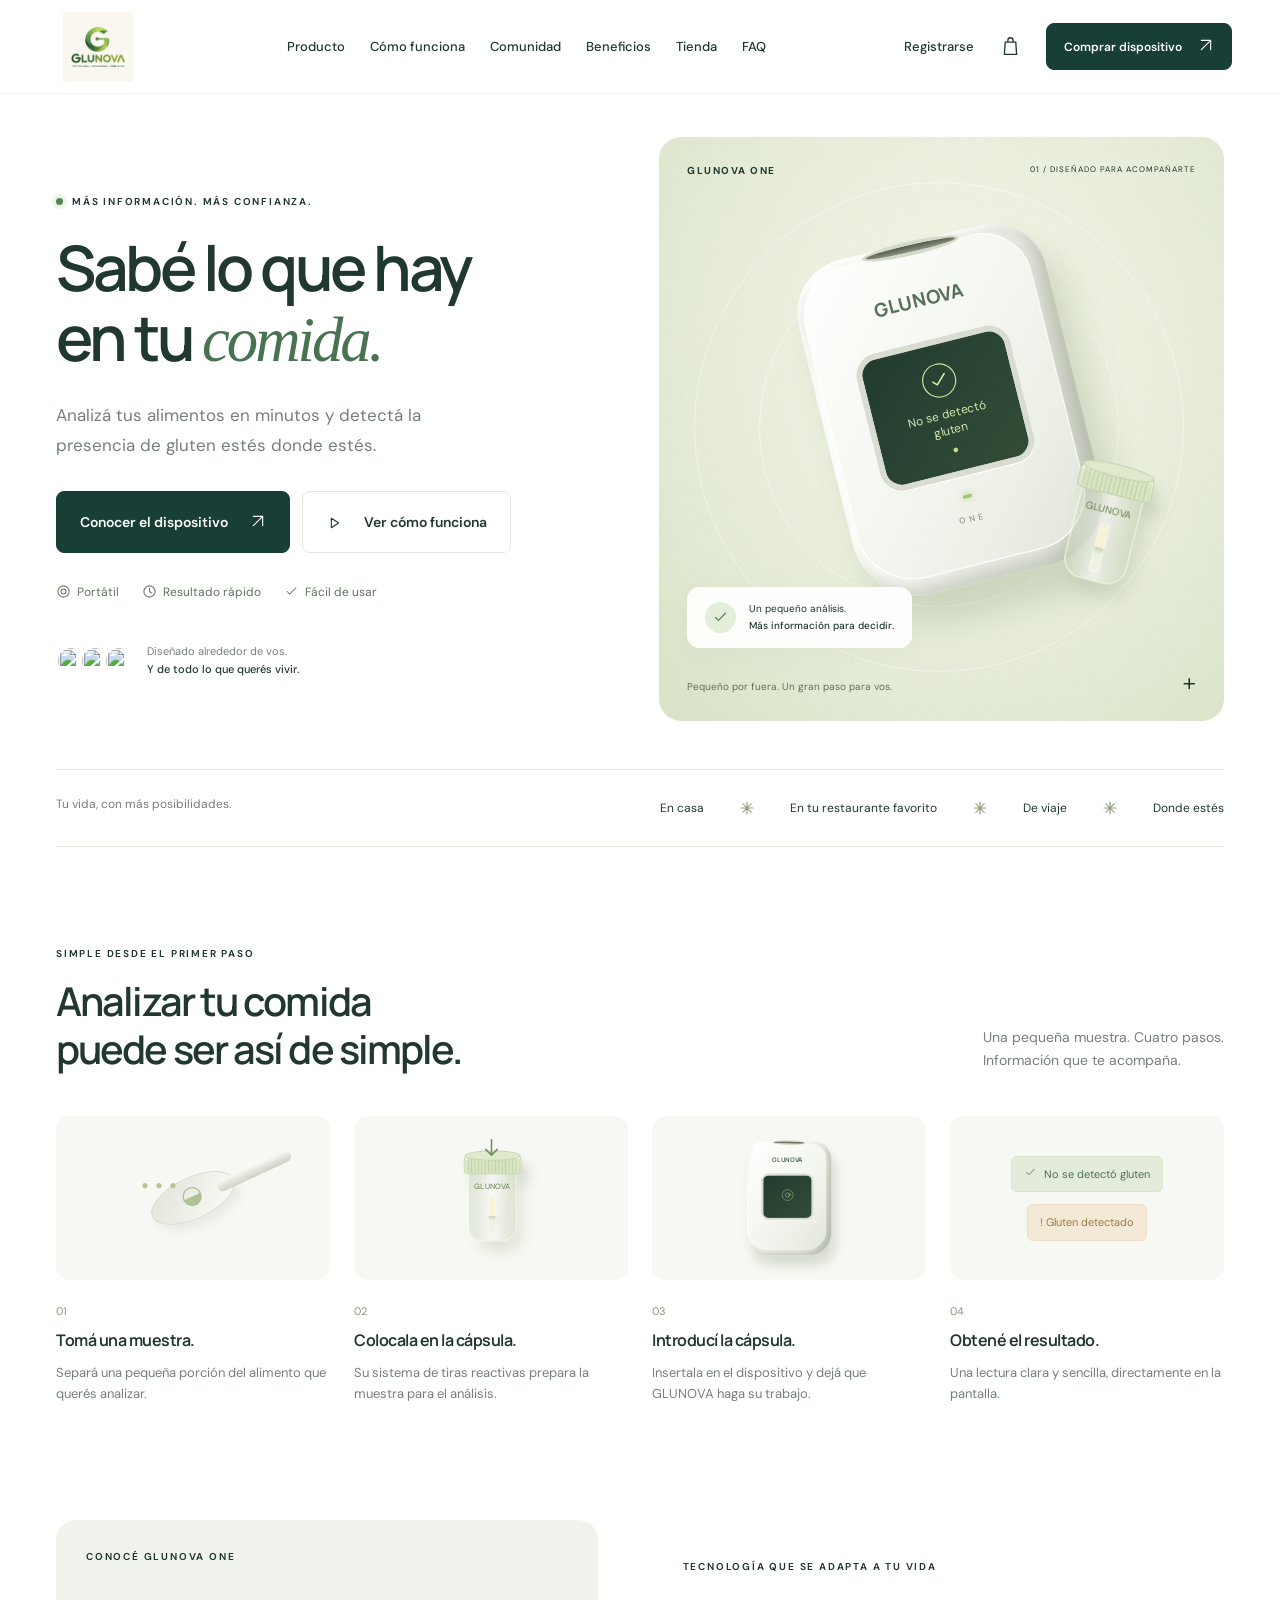
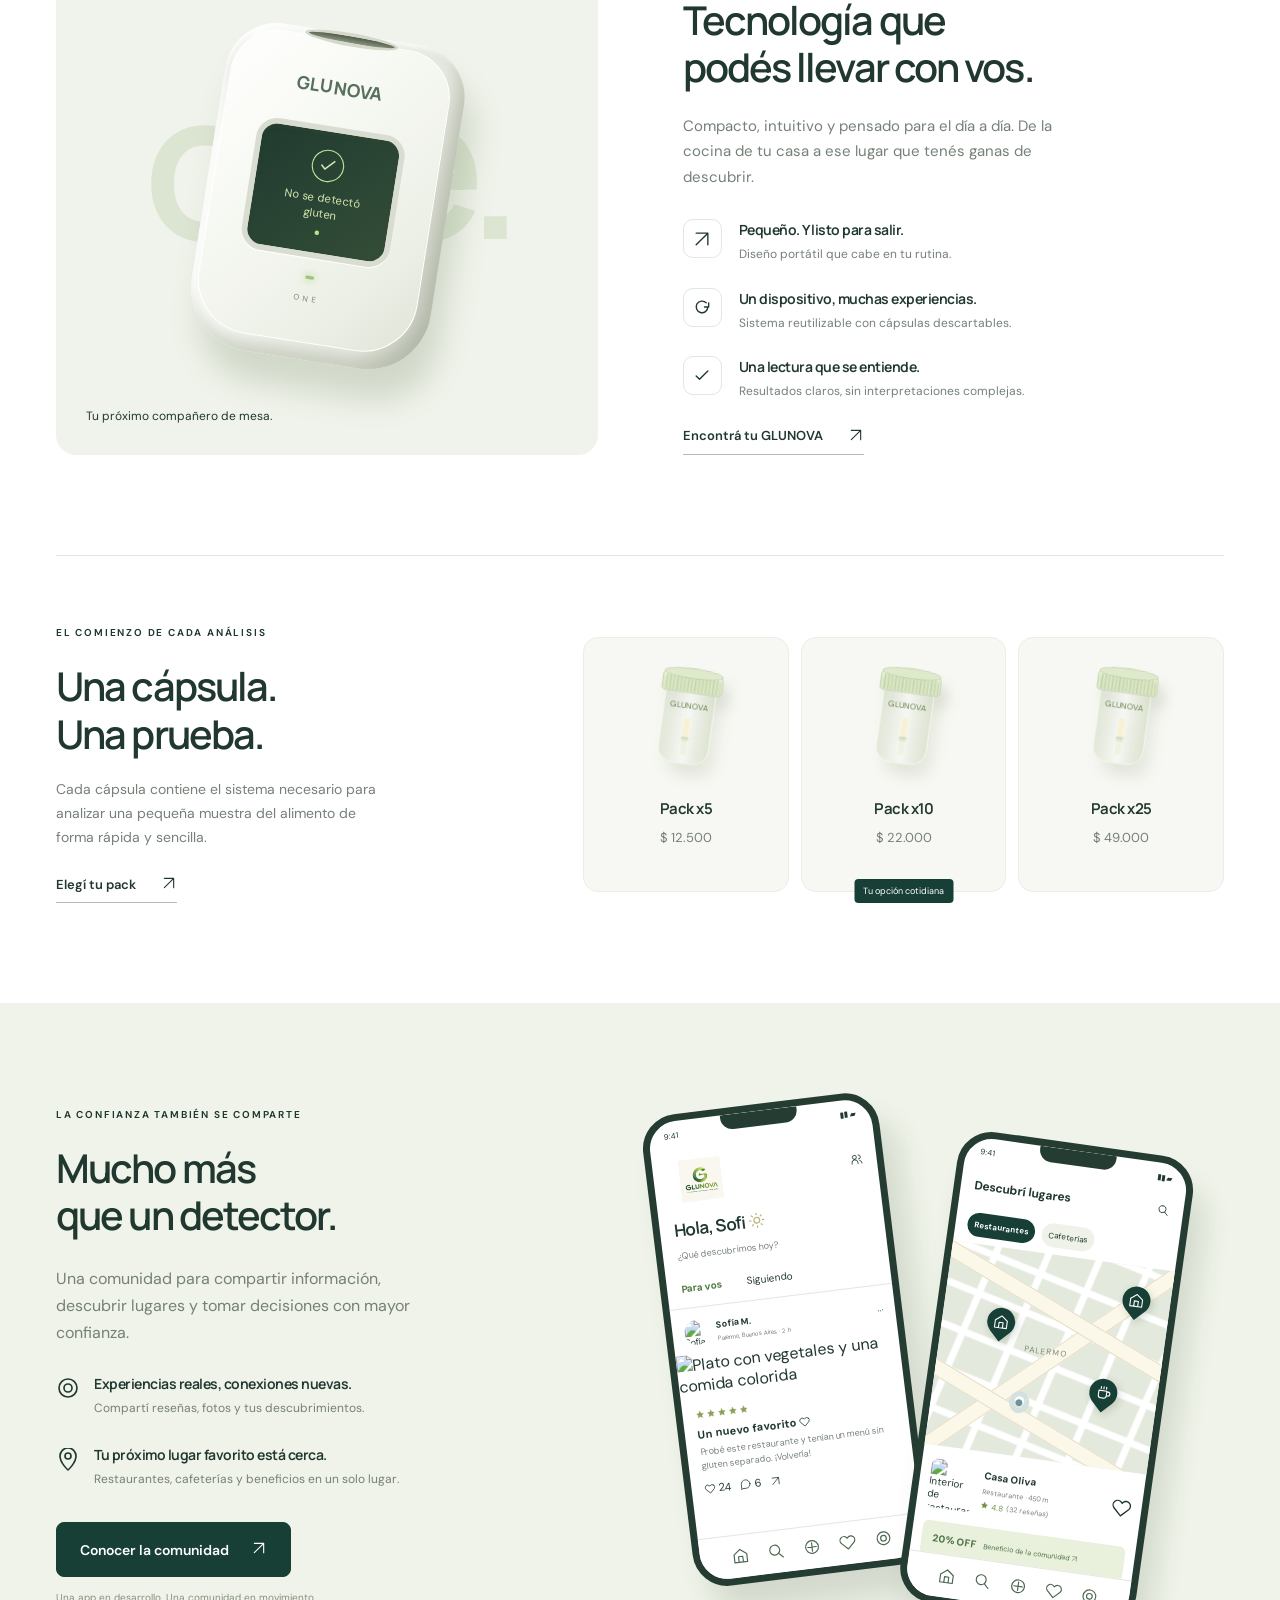
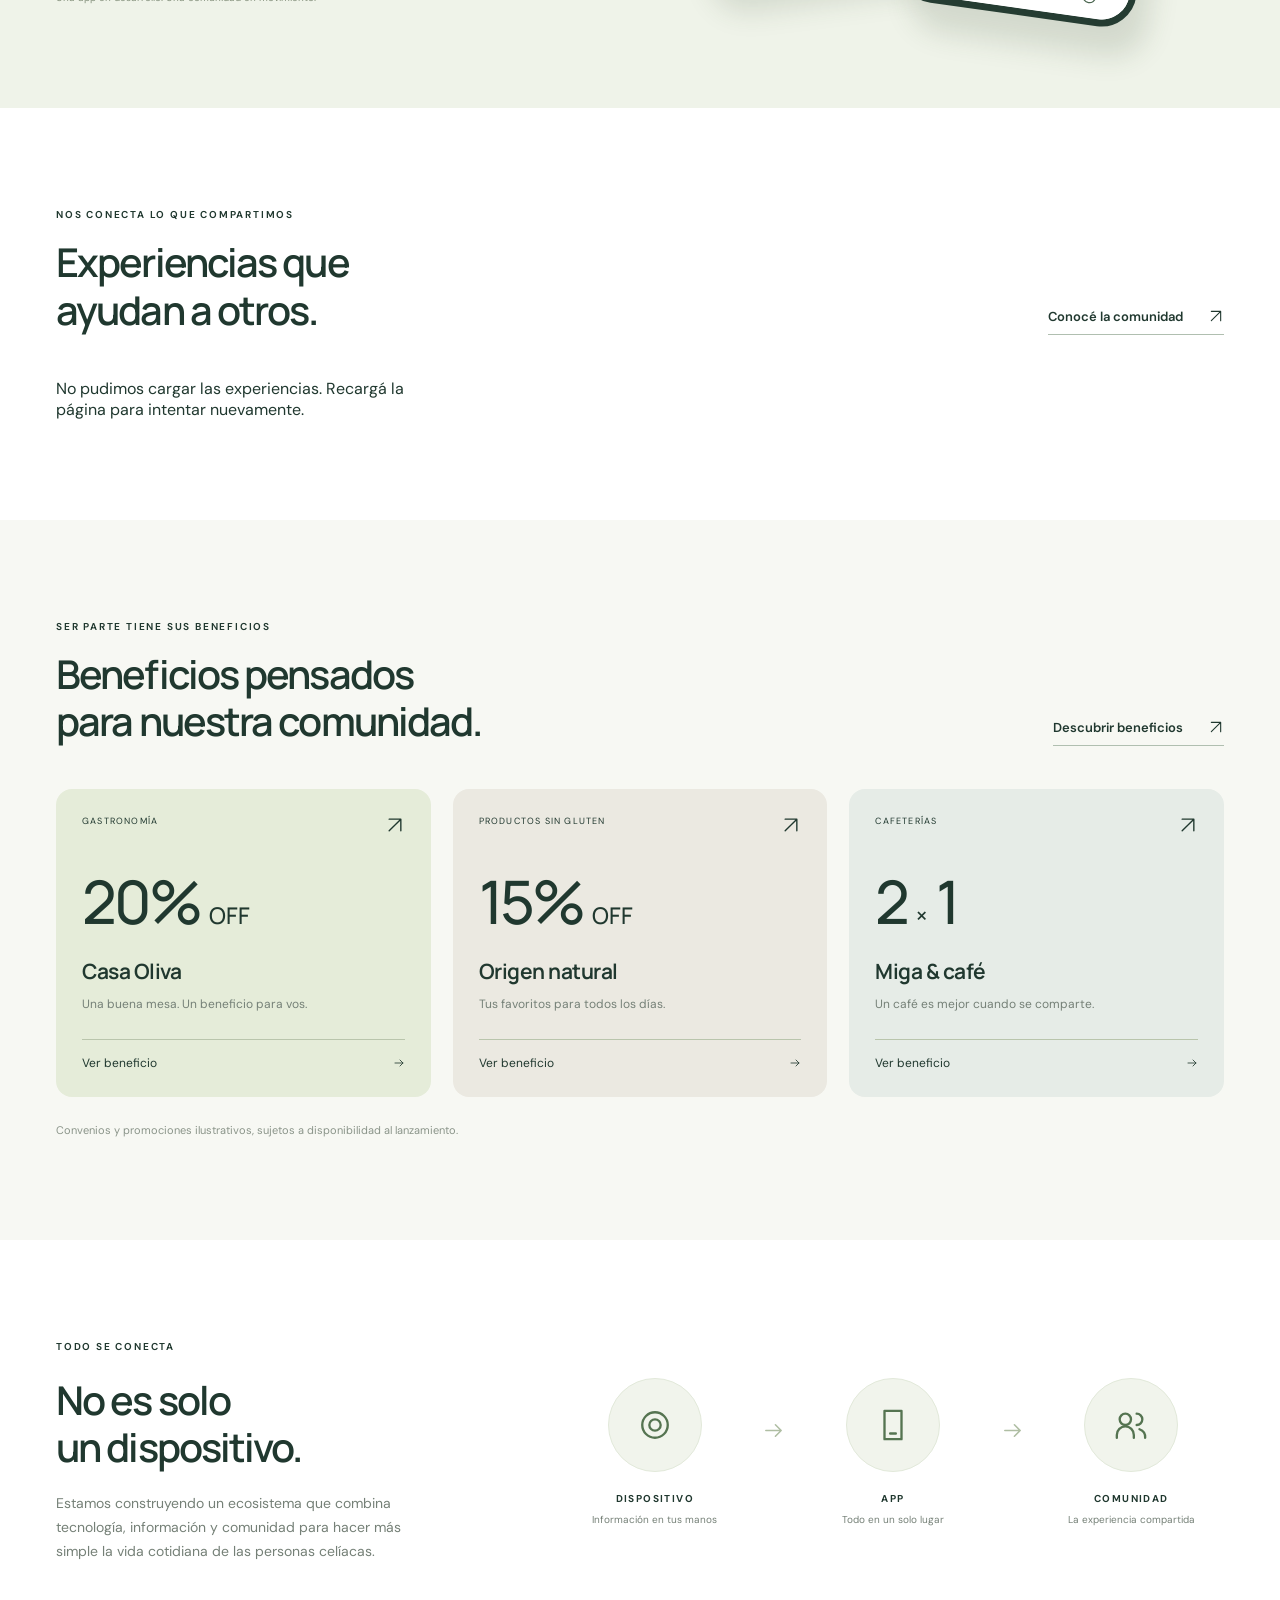
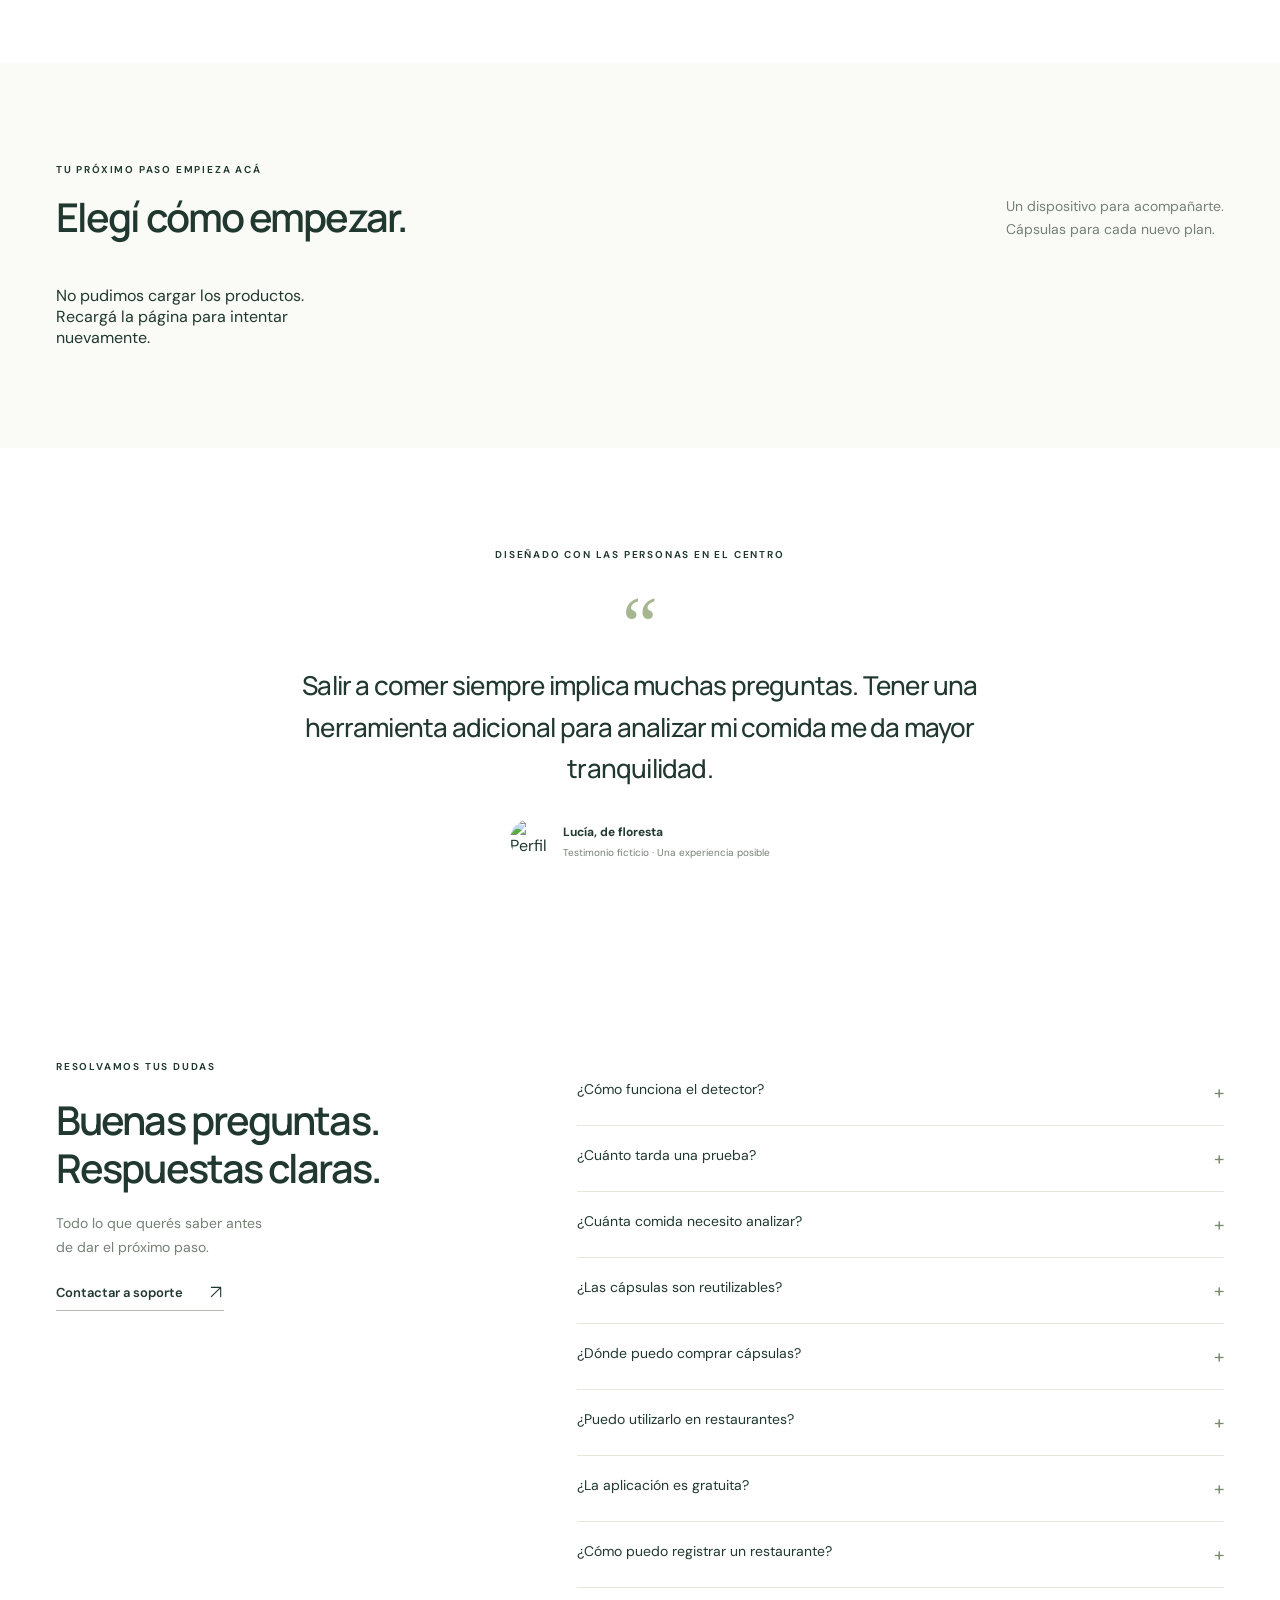
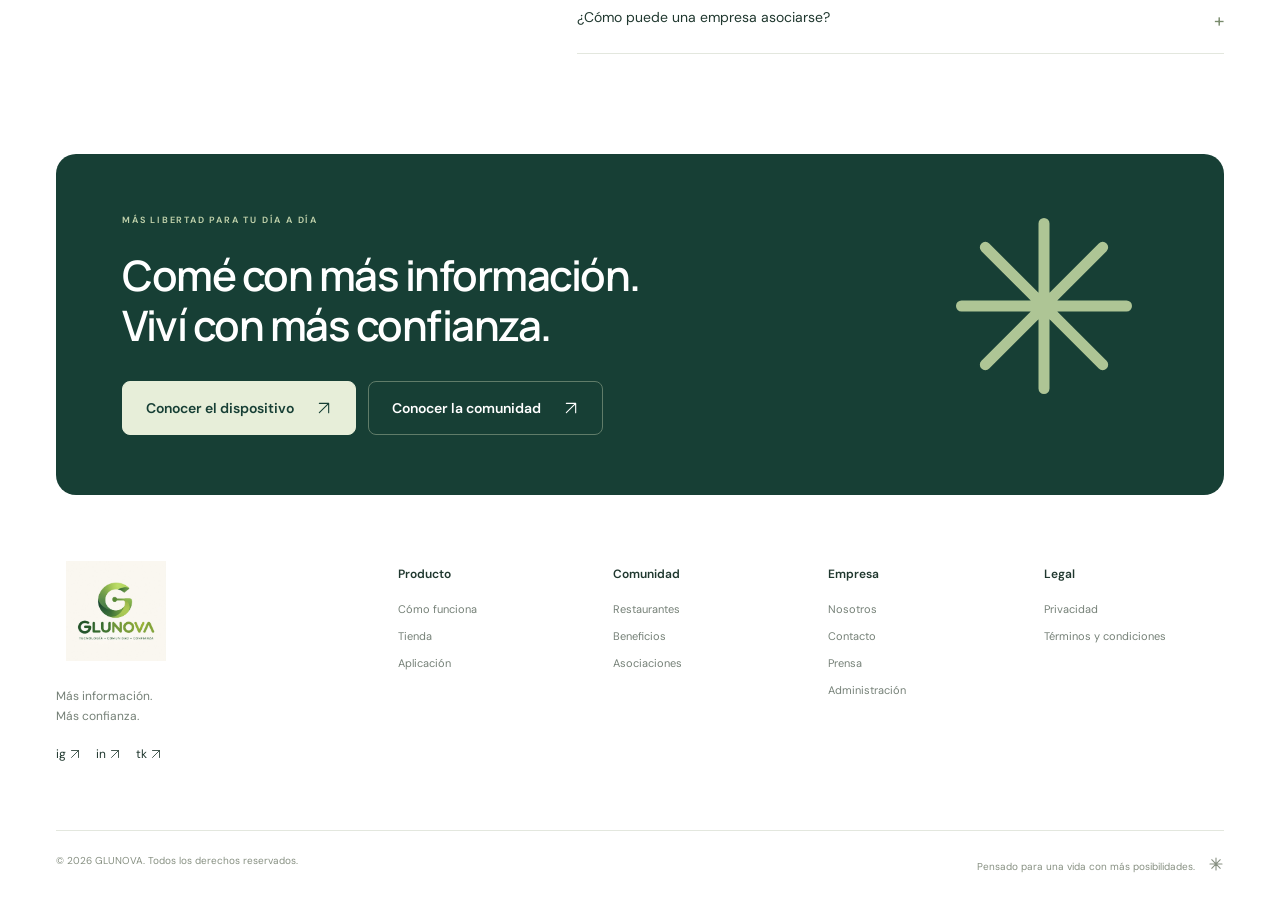
==== commit edb7096a: "Add files via upload" ====
--- a/index.html
+++ b/index.html
@@ -1,19 +1,19 @@
 <!DOCTYPE html>
-<html lang="es"><head><meta charset="UTF-8"><meta name="viewport" content="width=device-width, initial-scale=1"><meta name="description" content="Nüvia: un ecosistema de tecnología, información y comunidad para personas celíacas. Conocé nuestro detector portátil, cápsulas y app."><meta name="theme-color" content="#163e36"><title>Nüvia — Comé con más confianza</title><link rel="icon" href="data:image/svg+xml,%3Csvg xmlns='http://www.w3.org/2000/svg' viewBox='0 0 40 40'%3E%3Crect width='40' height='40' rx='12' fill='%23163e36'/%3E%3Ctext x='9' y='29' font-size='30' fill='white' font-family='sans-serif'%3En%3C/text%3E%3C/svg%3E"><link rel="preconnect" href="https://fonts.googleapis.com"><link rel="preconnect" href="https://fonts.gstatic.com" crossorigin><link href="https://fonts.googleapis.com/css2?family=DM+Sans:wght@400;450;500;600;650;700&family=Manrope:wght@400;500;600;650;700;750;800&display=swap" rel="stylesheet"><link rel="stylesheet" href="styles.css"><script src="app.js" defer></script></head><body>
-<header class="navbar"><a href="#" class="logo" aria-label="Nüvia, inicio">nüvia<span>®</span></a><nav id="navigation" aria-label="Navegación principal"><a href="#producto">Producto</a><a href="#como-funciona">Cómo funciona</a><a href="#comunidad">Comunidad</a><a href="#beneficios">Beneficios</a><a href="#tienda">Tienda</a><a href="#faq">FAQ</a></nav><div class="nav-actions"><button class="register-button text-button" data-register aria-haspopup="dialog">Registrarse</button><button class="cart-toggle icon-button" aria-label="Abrir carrito"><svg viewBox="0 0 24 24"><path d="M6 7h12l1 14H5L6 7Zm3 0V5a3 3 0 0 1 6 0v2"/></svg><span class="cart-count" hidden>0</span></button><a class="button small" href="#tienda">Comprar dispositivo <span><svg class="ui-icon" viewBox="0 0 24 24" aria-hidden="true" focusable="false"><path d="M5 19 19 5M5 5h14v14"/></svg></span></a><button class="menu-toggle icon-button" aria-label="Abrir menú" aria-expanded="false"><svg class="ui-icon" viewBox="0 0 24 24" aria-hidden="true" focusable="false"><path d="M4 6h16M4 12h16M4 18h16"/></svg></button></div></header>
-<main><section class="hero section-wrap"><div class="hero-copy"><div class="eyebrow"><span class="status-dot"></span> MÁS INFORMACIÓN. MÁS CONFIANZA.</div><h1>Sabé lo que hay<br>en tu <span class="serif-word">comida.</span></h1><p>Analizá tus alimentos en minutos y detectá la presencia de gluten estés donde estés.</p><div class="button-row"><a href="#producto" class="button">Conocer el dispositivo <span><svg class="ui-icon" viewBox="0 0 24 24" aria-hidden="true" focusable="false"><path d="M5 19 19 5M5 5h14v14"/></svg></span></a><a href="#como-funciona" class="button secondary"><span class="play"><svg class="ui-icon" viewBox="0 0 24 24" aria-hidden="true" focusable="false"><path d="m8 5 11 7-11 7Z"/></svg></span> Ver cómo funciona</a></div><div class="hero-features"><span><svg class="ui-icon" viewBox="0 0 24 24" aria-hidden="true" focusable="false"><path d="M12 8a4 4 0 1 0 0 8 4 4 0 0 0 0-8"/><circle cx="12" cy="12" r="9"/></svg> Portátil</span><span><svg class="ui-icon" viewBox="0 0 24 24" aria-hidden="true" focusable="false"><path d="M12 7v5l3 2"/><circle cx="12" cy="12" r="9"/></svg> Resultado rápido</span><span><svg class="ui-icon" viewBox="0 0 24 24" aria-hidden="true" focusable="false"><path d="m5 12 4 4L19 6"/></svg> Fácil de usar</span></div><div class="hero-note"><span class="tiny-avatars"><img src="https://i.pravatar.cc/70?img=47" alt=""><img src="https://i.pravatar.cc/70?img=12" alt=""><img src="https://i.pravatar.cc/70?img=44" alt=""></span><span>Diseñado alrededor de vos.<br><strong>Y de todo lo que querés vivir.</strong></span></div></div><div class="hero-art"><div class="art-grain"></div><span class="art-label">NÜVIA ONE <span>01 / DISEÑADO PARA ACOMPAÑARTE</span></span><div class="orbit orbit-one"></div><div class="orbit orbit-two"></div><div class="device hero-device"><div class="device-slot"></div><div class="device-face"><div class="device-brand">nüvia</div><div class="device-screen"><span class="screen-check"><svg class="ui-icon" viewBox="0 0 24 24" aria-hidden="true" focusable="false"><path d="m5 12 4 4L19 6"/></svg></span><span>No se detectó<br><b>gluten</b></span><i></i></div><div class="device-light"></div><span class="device-model">ONE</span></div></div><div class="capsule hero-capsule"><div class="capsule-top"></div><div class="capsule-body"><span>nüvia</span><i></i></div></div><div class="floating-result"><span class="result-icon"><svg class="ui-icon" viewBox="0 0 24 24" aria-hidden="true" focusable="false"><path d="m5 12 4 4L19 6"/></svg></span><div>Un pequeño análisis.<br><strong>Más información para decidir.</strong></div></div><span class="art-foot">Pequeño por fuera. Un gran paso para vos.</span><span class="art-plus">+</span></div></section>
+<html lang="es"><head><meta charset="UTF-8"><meta name="viewport" content="width=device-width, initial-scale=1"><meta name="description" content="GLUNOVA: un ecosistema de tecnología, información y comunidad para personas celíacas. Conocé nuestro detector portátil, cápsulas y app."><meta name="theme-color" content="#163e36"><title>GLUNOVA — Comé con más confianza</title><link rel="icon" type="image/jpeg" href="logo.jpeg"><link rel="preconnect" href="https://fonts.googleapis.com"><link rel="preconnect" href="https://fonts.gstatic.com" crossorigin><link href="https://fonts.googleapis.com/css2?family=DM+Sans:wght@400;450;500;600;650;700&family=Manrope:wght@400;500;600;650;700;750;800&display=swap" rel="stylesheet"><link rel="stylesheet" href="styles.css"><script src="config.js" defer></script><script src="content.js" defer></script><script src="app.js" defer></script></head><body>
+<header class="navbar"><a href="#" class="logo" aria-label="GLUNOVA, inicio"><img src="logo.jpeg" alt="GLUNOVA" width="1254" height="1254"></a><nav id="navigation" aria-label="Navegación principal"><a href="#producto">Producto</a><a href="#como-funciona">Cómo funciona</a><a href="#comunidad">Comunidad</a><a href="#beneficios">Beneficios</a><a href="#tienda">Tienda</a><a href="#faq">FAQ</a></nav><div class="nav-actions"><button class="register-button text-button" data-register aria-haspopup="dialog">Registrarse</button><button class="cart-toggle icon-button" aria-label="Abrir carrito"><svg viewBox="0 0 24 24"><path d="M6 7h12l1 14H5L6 7Zm3 0V5a3 3 0 0 1 6 0v2"/></svg><span class="cart-count" hidden>0</span></button><a class="button small" href="#tienda">Comprar dispositivo <span><svg class="ui-icon" viewBox="0 0 24 24" aria-hidden="true" focusable="false"><path d="M5 19 19 5M5 5h14v14"/></svg></span></a><button class="menu-toggle icon-button" aria-label="Abrir menú" aria-expanded="false"><svg class="ui-icon" viewBox="0 0 24 24" aria-hidden="true" focusable="false"><path d="M4 6h16M4 12h16M4 18h16"/></svg></button></div></header>
+<main><section class="hero section-wrap"><div class="hero-copy"><div class="eyebrow"><span class="status-dot"></span> MÁS INFORMACIÓN. MÁS CONFIANZA.</div><h1>Sabé lo que hay<br>en tu <span class="serif-word">comida.</span></h1><p>Analizá tus alimentos en minutos y detectá la presencia de gluten estés donde estés.</p><div class="button-row"><a href="#producto" class="button">Conocer el dispositivo <span><svg class="ui-icon" viewBox="0 0 24 24" aria-hidden="true" focusable="false"><path d="M5 19 19 5M5 5h14v14"/></svg></span></a><a href="#como-funciona" class="button secondary"><span class="play"><svg class="ui-icon" viewBox="0 0 24 24" aria-hidden="true" focusable="false"><path d="m8 5 11 7-11 7Z"/></svg></span> Ver cómo funciona</a></div><div class="hero-features"><span><svg class="ui-icon" viewBox="0 0 24 24" aria-hidden="true" focusable="false"><path d="M12 8a4 4 0 1 0 0 8 4 4 0 0 0 0-8"/><circle cx="12" cy="12" r="9"/></svg> Portátil</span><span><svg class="ui-icon" viewBox="0 0 24 24" aria-hidden="true" focusable="false"><path d="M12 7v5l3 2"/><circle cx="12" cy="12" r="9"/></svg> Resultado rápido</span><span><svg class="ui-icon" viewBox="0 0 24 24" aria-hidden="true" focusable="false"><path d="m5 12 4 4L19 6"/></svg> Fácil de usar</span></div><div class="hero-note"><span class="tiny-avatars"><img src="https://i.pravatar.cc/70?img=47" alt=""><img src="https://i.pravatar.cc/70?img=12" alt=""><img src="https://i.pravatar.cc/70?img=44" alt=""></span><span>Diseñado alrededor de vos.<br><strong>Y de todo lo que querés vivir.</strong></span></div></div><div class="hero-art"><div class="art-grain"></div><span class="art-label">GLUNOVA ONE <span>01 / DISEÑADO PARA ACOMPAÑARTE</span></span><div class="orbit orbit-one"></div><div class="orbit orbit-two"></div><div class="device hero-device"><div class="device-slot"></div><div class="device-face"><div class="device-brand">GLUNOVA</div><div class="device-screen"><span class="screen-check"><svg class="ui-icon" viewBox="0 0 24 24" aria-hidden="true" focusable="false"><path d="m5 12 4 4L19 6"/></svg></span><span>No se detectó<br><b>gluten</b></span><i></i></div><div class="device-light"></div><span class="device-model">ONE</span></div></div><div class="capsule hero-capsule"><div class="capsule-top"></div><div class="capsule-body"><span>GLUNOVA</span><i></i></div></div><div class="floating-result"><span class="result-icon"><svg class="ui-icon" viewBox="0 0 24 24" aria-hidden="true" focusable="false"><path d="m5 12 4 4L19 6"/></svg></span><div>Un pequeño análisis.<br><strong>Más información para decidir.</strong></div></div><span class="art-foot">Pequeño por fuera. Un gran paso para vos.</span><span class="art-plus">+</span></div></section>
 <div class="manifesto-strip section-wrap"><span>Tu vida, con más posibilidades.</span><div>En casa <span><svg class="ui-icon" viewBox="0 0 24 24" aria-hidden="true" focusable="false"><path d="M12 3v18M3 12h18M5.6 5.6l12.8 12.8M5.6 18.4 18.4 5.6"/></svg></span> En tu restaurante favorito <span><svg class="ui-icon" viewBox="0 0 24 24" aria-hidden="true" focusable="false"><path d="M12 3v18M3 12h18M5.6 5.6l12.8 12.8M5.6 18.4 18.4 5.6"/></svg></span> De viaje <span><svg class="ui-icon" viewBox="0 0 24 24" aria-hidden="true" focusable="false"><path d="M12 3v18M3 12h18M5.6 5.6l12.8 12.8M5.6 18.4 18.4 5.6"/></svg></span> Donde estés</div></div>
-<section id="como-funciona" class="section-wrap how section-space"><div class="section-heading"><div><div class="eyebrow">SIMPLE DESDE EL PRIMER PASO</div><h2>Analizar tu comida<br>puede ser así de simple.</h2></div><p>Una pequeña muestra. Cuatro pasos.<br>Información que te acompaña.</p></div><div class="steps"><article><div class="step-visual"><span class="sample-spoon">◒</span><span class="sample-dots">• • •</span></div><span class="step-number">01</span><h3>Tomá una muestra.</h3><p>Separá una pequeña porción del alimento que querés analizar.</p></article><article><div class="step-visual"><div class="capsule mini-capsule"><div class="capsule-top"></div><div class="capsule-body"><span>nüvia</span><i></i></div></div><span class="sample-arrow"><svg class="ui-icon" viewBox="0 0 24 24" aria-hidden="true" focusable="false"><path d="M12 4v16m-6-6 6 6 6-6"/></svg></span></div><span class="step-number">02</span><h3>Colocala en la cápsula.</h3><p>Su sistema de tiras reactivas prepara la muestra para el análisis.</p></article><article><div class="step-visual"><div class="device small-device"><div class="device-slot"></div><div class="device-face"><div class="device-brand">nüvia</div><div class="device-screen"><span class="screen-check"><svg class="ui-icon" viewBox="0 0 24 24" aria-hidden="true" focusable="false"><path d="M20 7v5h-5M19 12a7 7 0 1 1-2-5"/></svg></span></div></div></div></div><span class="step-number">03</span><h3>Introducí la cápsula.</h3><p>Insertala en el dispositivo y dejá que Nüvia haga su trabajo.</p></article><article><div class="step-visual result-visual"><span><svg class="ui-icon" viewBox="0 0 24 24" aria-hidden="true" focusable="false"><path d="m5 12 4 4L19 6"/></svg> No se detectó gluten</span><span>! Gluten detectado</span></div><span class="step-number">04</span><h3>Obtené el resultado.</h3><p>Una lectura clara y sencilla, directamente en la pantalla.</p></article></div></section>
-<section id="producto" class="product-section section-wrap section-space"><div class="product-stage"><div class="eyebrow">CONOCÉ NÜVIA ONE</div><span class="stage-word">one.</span><div class="device showcase-device"><div class="device-slot"></div><div class="device-face"><div class="device-brand">nüvia</div><div class="device-screen"><span class="screen-check"><svg class="ui-icon" viewBox="0 0 24 24" aria-hidden="true" focusable="false"><path d="m5 12 4 4L19 6"/></svg></span><span>No se detectó<br><b>gluten</b></span><i></i></div><div class="device-light"></div><span class="device-model">ONE</span></div></div><span class="stage-caption">Tu próximo compañero de mesa.</span></div><div class="product-copy"><div class="eyebrow">TECNOLOGÍA QUE SE ADAPTA A TU VIDA</div><h2>Tecnología que<br>podés llevar con vos.</h2><p>Compacto, intuitivo y pensado para el día a día. De la cocina de tu casa a ese lugar que tenés ganas de descubrir.</p><div class="feature-list"><div><span><svg class="ui-icon" viewBox="0 0 24 24" aria-hidden="true" focusable="false"><path d="M5 19 19 5M5 5h14v14"/></svg></span><section><h3>Pequeño. Y listo para salir.</h3><p>Diseño portátil que cabe en tu rutina.</p></section></div><div><span><svg class="ui-icon" viewBox="0 0 24 24" aria-hidden="true" focusable="false"><path d="M20 7v5h-5M19 12a7 7 0 1 1-2-5"/></svg></span><section><h3>Un dispositivo, muchas experiencias.</h3><p>Sistema reutilizable con cápsulas descartables.</p></section></div><div><span><svg class="ui-icon" viewBox="0 0 24 24" aria-hidden="true" focusable="false"><path d="m5 12 4 4L19 6"/></svg></span><section><h3>Una lectura que se entiende.</h3><p>Resultados claros, sin interpretaciones complejas.</p></section></div></div><a href="#tienda" class="link-arrow">Encontrá tu Nüvia <span><svg class="ui-icon" viewBox="0 0 24 24" aria-hidden="true" focusable="false"><path d="M5 19 19 5M5 5h14v14"/></svg></span></a></div></section>
-<section id="capsulas" class="capsules-section section-wrap section-space"><div><div class="eyebrow">EL COMIENZO DE CADA ANÁLISIS</div><h2>Una cápsula.<br>Una prueba.</h2><p>Cada cápsula contiene el sistema necesario para analizar una pequeña muestra del alimento de forma rápida y sencilla.</p><a href="#tienda" class="link-arrow">Elegí tu pack <span><svg class="ui-icon" viewBox="0 0 24 24" aria-hidden="true" focusable="false"><path d="M5 19 19 5M5 5h14v14"/></svg></span></a></div><div class="capsule-packs"><article><div class="capsule pack-capsule"><div class="capsule-top"></div><div class="capsule-body"><span>nüvia</span><i></i></div></div><h3>Pack x5</h3><span>$ 12.500</span></article><article><div class="capsule pack-capsule"><div class="capsule-top"></div><div class="capsule-body"><span>nüvia</span><i></i></div></div><h3>Pack x10</h3><span>$ 22.000</span><small>Tu opción cotidiana</small></article><article><div class="capsule pack-capsule"><div class="capsule-top"></div><div class="capsule-body"><span>nüvia</span><i></i></div></div><h3>Pack x25</h3><span>$ 49.000</span></article></div></section>
-<section class="app-section section-space" id="app"><div class="section-wrap app-layout"><div class="app-copy"><div class="eyebrow">LA CONFIANZA TAMBIÉN SE COMPARTE</div><h2>Mucho más<br>que un detector.</h2><p>Una comunidad para compartir información, descubrir lugares y tomar decisiones con mayor confianza.</p><div class="app-feature"><span><svg class="ui-icon" viewBox="0 0 24 24" aria-hidden="true" focusable="false"><path d="M12 8a4 4 0 1 0 0 8 4 4 0 0 0 0-8"/><circle cx="12" cy="12" r="9"/></svg></span><div><h3>Experiencias reales, conexiones nuevas.</h3><p>Compartí reseñas, fotos y tus descubrimientos.</p></div></div><div class="app-feature"><span><svg class="ui-icon" viewBox="0 0 24 24" aria-hidden="true" focusable="false"><path d="M12 22s8-7 8-14a8 8 0 1 0-16 0c0 7 8 14 8 14ZM12 5a3 3 0 1 0 0 6 3 3 0 0 0 0-6"/></svg></span><div><h3>Tu próximo lugar favorito está cerca.</h3><p>Restaurantes, cafeterías y beneficios en un solo lugar.</p></div></div><a class="button" href="#comunidad">Conocer la comunidad <span><svg class="ui-icon" viewBox="0 0 24 24" aria-hidden="true" focusable="false"><path d="M5 19 19 5M5 5h14v14"/></svg></span></a><small>Una app en desarrollo. Una comunidad en movimiento.</small></div><div class="phones"><div class="phone phone-feed"><div class="phone-status">9:41 <span>▮▮ ▰</span></div><div class="phone-notch"></div><div class="phone-nav"><span class="logo">nüvia</span><span><svg class="ui-icon" viewBox="0 0 24 24" aria-hidden="true" focusable="false"><path d="M8 12a4 4 0 1 0 0-8 4 4 0 0 0 0 8M2 21v-2a6 6 0 0 1 12 0v2M16 4a4 4 0 0 1 0 8M18 15a6 6 0 0 1 4 6"/></svg></span></div><h3>Hola, Sofi <span><svg class="ui-icon" viewBox="0 0 24 24" aria-hidden="true" focusable="false"><path d="M12 8a4 4 0 1 0 0 8 4 4 0 0 0 0-8M12 2v2m0 16v2M2 12h2m16 0h2M5 5l1.5 1.5m11 11L19 19M5 19l1.5-1.5m11-11L19 5"/></svg></span></h3><p>¿Qué descubrimos hoy?</p><div class="phone-tabs"><b>Para vos</b><span>Siguiendo</span></div><div class="phone-user"><img src="https://i.pravatar.cc/70?img=47" alt="Sofía, perfil ficticio"><span><b>Sofía M.</b><small>Palermo, Buenos Aires · 2 h</small></span><span>···</span></div><img class="phone-food" src="https://images.unsplash.com/photo-1511690743698-d9d85f2fbf38?w=500&auto=format&fit=crop&q=80" alt="Plato con vegetales y una comida colorida" loading="lazy"><div class="phone-post"><span class="stars"><svg class="ui-icon icon-filled" viewBox="0 0 24 24" aria-hidden="true" focusable="false"><path d="m12 3 2.8 5.7 6.3.9-4.5 4.4 1.1 6.2-5.7-3-5.7 3 1.1-6.2L3 9.6l6.2-.9Z"/></svg><svg class="ui-icon icon-filled" viewBox="0 0 24 24" aria-hidden="true" focusable="false"><path d="m12 3 2.8 5.7 6.3.9-4.5 4.4 1.1 6.2-5.7-3-5.7 3 1.1-6.2L3 9.6l6.2-.9Z"/></svg><svg class="ui-icon icon-filled" viewBox="0 0 24 24" aria-hidden="true" focusable="false"><path d="m12 3 2.8 5.7 6.3.9-4.5 4.4 1.1 6.2-5.7-3-5.7 3 1.1-6.2L3 9.6l6.2-.9Z"/></svg><svg class="ui-icon icon-filled" viewBox="0 0 24 24" aria-hidden="true" focusable="false"><path d="m12 3 2.8 5.7 6.3.9-4.5 4.4 1.1 6.2-5.7-3-5.7 3 1.1-6.2L3 9.6l6.2-.9Z"/></svg><svg class="ui-icon icon-filled" viewBox="0 0 24 24" aria-hidden="true" focusable="false"><path d="m12 3 2.8 5.7 6.3.9-4.5 4.4 1.1 6.2-5.7-3-5.7 3 1.1-6.2L3 9.6l6.2-.9Z"/></svg></span><b>Un nuevo favorito <svg class="ui-icon" viewBox="0 0 24 24" aria-hidden="true" focusable="false"><path d="M20.8 4.6a5.5 5.5 0 0 0-7.8 0L12 5.7l-1.1-1.1a5.5 5.5 0 0 0-7.8 7.8L12 21l8.8-8.6a5.5 5.5 0 0 0 0-7.8Z"/></svg></b><p>Probé este restaurante y tenían un menú sin gluten separado. ¡Volvería!</p><span><svg class="ui-icon" viewBox="0 0 24 24" aria-hidden="true" focusable="false"><path d="M20.8 4.6a5.5 5.5 0 0 0-7.8 0L12 5.7l-1.1-1.1a5.5 5.5 0 0 0-7.8 7.8L12 21l8.8-8.6a5.5 5.5 0 0 0 0-7.8Z"/></svg> 24 &nbsp; <svg class="ui-icon" viewBox="0 0 24 24" aria-hidden="true" focusable="false"><path d="M21 11a9 9 0 0 1-9 9H4l-2 2V11a9 9 0 1 1 19 0Z"/></svg> 6 &nbsp; <svg class="ui-icon" viewBox="0 0 24 24" aria-hidden="true" focusable="false"><path d="M5 19 19 5M5 5h14v14"/></svg></span></div><div class="phone-bottom"><svg class="ui-icon" viewBox="0 0 24 24" aria-hidden="true" focusable="false"><path d="m3 10 9-7 9 7v11H3ZM9 21v-8h6v8"/></svg> &nbsp; <svg class="ui-icon" viewBox="0 0 24 24" aria-hidden="true" focusable="false"><path d="M10 3a7 7 0 1 0 0 14 7 7 0 0 0 0-14m5 12 6 6"/></svg> &nbsp; <svg class="ui-icon" viewBox="0 0 24 24" aria-hidden="true" focusable="false"><path d="M12 6v12M6 12h12"/><circle cx="12" cy="12" r="9"/></svg> &nbsp; <svg class="ui-icon" viewBox="0 0 24 24" aria-hidden="true" focusable="false"><path d="M20.8 4.6a5.5 5.5 0 0 0-7.8 0L12 5.7l-1.1-1.1a5.5 5.5 0 0 0-7.8 7.8L12 21l8.8-8.6a5.5 5.5 0 0 0 0-7.8Z"/></svg> &nbsp; <svg class="ui-icon" viewBox="0 0 24 24" aria-hidden="true" focusable="false"><path d="M12 8a4 4 0 1 0 0 8 4 4 0 0 0 0-8"/><circle cx="12" cy="12" r="9"/></svg></div></div><div class="phone phone-map"><div class="phone-status">9:41 <span>▮▮ ▰</span></div><div class="phone-notch"></div><div class="phone-nav"><b>Descubrí lugares</b><span><svg class="ui-icon" viewBox="0 0 24 24" aria-hidden="true" focusable="false"><path d="M10 3a7 7 0 1 0 0 14 7 7 0 0 0 0-14m5 12 6 6"/></svg></span></div><div class="map-tags"><b>Restaurantes</b><span>Cafeterías</span></div><div class="mock-map"><span class="map-road road1"></span><span class="map-road road2"></span><span class="map-road road3"></span><i class="map-pin pin1"><svg class="ui-icon" viewBox="0 0 24 24" aria-hidden="true" focusable="false"><path d="m3 10 9-7 9 7v11H3ZM9 21v-8h6v8"/></svg></i><i class="map-pin pin2"><svg class="ui-icon" viewBox="0 0 24 24" aria-hidden="true" focusable="false"><path d="M5 9h12v7a4 4 0 0 1-4 4H9a4 4 0 0 1-4-4ZM17 10h2a3 3 0 0 1 0 6h-2M8 3v3m4-3v3m4-3v3"/></svg></i><i class="map-pin pin3"><svg class="ui-icon" viewBox="0 0 24 24" aria-hidden="true" focusable="false"><path d="m3 10 9-7 9 7v11H3ZM9 21v-8h6v8"/></svg></i><span class="map-neighborhood">PALERMO</span><span class="map-you">●</span></div><div class="map-place"><img src="https://images.unsplash.com/photo-1552566626-52f8b828add9?w=160&auto=format&fit=crop&q=80" alt="Interior de restaurante" loading="lazy"><div><b>Casa Oliva</b><small>Restaurante · 450 m</small><span><svg class="ui-icon icon-filled" viewBox="0 0 24 24" aria-hidden="true" focusable="false"><path d="m12 3 2.8 5.7 6.3.9-4.5 4.4 1.1 6.2-5.7-3-5.7 3 1.1-6.2L3 9.6l6.2-.9Z"/></svg> 4.8 <small>(32 reseñas)</small></span></div><span><svg class="ui-icon" viewBox="0 0 24 24" aria-hidden="true" focusable="false"><path d="M20.8 4.6a5.5 5.5 0 0 0-7.8 0L12 5.7l-1.1-1.1a5.5 5.5 0 0 0-7.8 7.8L12 21l8.8-8.6a5.5 5.5 0 0 0 0-7.8Z"/></svg></span></div><div class="map-discount">20% OFF <span>Beneficio de la comunidad <svg class="ui-icon" viewBox="0 0 24 24" aria-hidden="true" focusable="false"><path d="M5 19 19 5M5 5h14v14"/></svg></span></div><div class="map-categories">Restaurantes · Cafeterías<br>Supermercados · Hoteles</div><div class="phone-bottom"><svg class="ui-icon" viewBox="0 0 24 24" aria-hidden="true" focusable="false"><path d="m3 10 9-7 9 7v11H3ZM9 21v-8h6v8"/></svg> &nbsp; <svg class="ui-icon" viewBox="0 0 24 24" aria-hidden="true" focusable="false"><path d="M10 3a7 7 0 1 0 0 14 7 7 0 0 0 0-14m5 12 6 6"/></svg> &nbsp; <svg class="ui-icon" viewBox="0 0 24 24" aria-hidden="true" focusable="false"><path d="M12 6v12M6 12h12"/><circle cx="12" cy="12" r="9"/></svg> &nbsp; <svg class="ui-icon" viewBox="0 0 24 24" aria-hidden="true" focusable="false"><path d="M20.8 4.6a5.5 5.5 0 0 0-7.8 0L12 5.7l-1.1-1.1a5.5 5.5 0 0 0-7.8 7.8L12 21l8.8-8.6a5.5 5.5 0 0 0 0-7.8Z"/></svg> &nbsp; <svg class="ui-icon" viewBox="0 0 24 24" aria-hidden="true" focusable="false"><path d="M12 8a4 4 0 1 0 0 8 4 4 0 0 0 0-8"/><circle cx="12" cy="12" r="9"/></svg></div></div></div></div></section>
+<section id="como-funciona" class="section-wrap how section-space"><div class="section-heading"><div><div class="eyebrow">SIMPLE DESDE EL PRIMER PASO</div><h2>Analizar tu comida<br>puede ser así de simple.</h2></div><p>Una pequeña muestra. Cuatro pasos.<br>Información que te acompaña.</p></div><div class="steps"><article><div class="step-visual"><span class="sample-spoon">◒</span><span class="sample-dots">• • •</span></div><span class="step-number">01</span><h3>Tomá una muestra.</h3><p>Separá una pequeña porción del alimento que querés analizar.</p></article><article><div class="step-visual"><div class="capsule mini-capsule"><div class="capsule-top"></div><div class="capsule-body"><span>GLUNOVA</span><i></i></div></div><span class="sample-arrow"><svg class="ui-icon" viewBox="0 0 24 24" aria-hidden="true" focusable="false"><path d="M12 4v16m-6-6 6 6 6-6"/></svg></span></div><span class="step-number">02</span><h3>Colocala en la cápsula.</h3><p>Su sistema de tiras reactivas prepara la muestra para el análisis.</p></article><article><div class="step-visual"><div class="device small-device"><div class="device-slot"></div><div class="device-face"><div class="device-brand">GLUNOVA</div><div class="device-screen"><span class="screen-check"><svg class="ui-icon" viewBox="0 0 24 24" aria-hidden="true" focusable="false"><path d="M20 7v5h-5M19 12a7 7 0 1 1-2-5"/></svg></span></div></div></div></div><span class="step-number">03</span><h3>Introducí la cápsula.</h3><p>Insertala en el dispositivo y dejá que GLUNOVA haga su trabajo.</p></article><article><div class="step-visual result-visual"><span><svg class="ui-icon" viewBox="0 0 24 24" aria-hidden="true" focusable="false"><path d="m5 12 4 4L19 6"/></svg> No se detectó gluten</span><span>! Gluten detectado</span></div><span class="step-number">04</span><h3>Obtené el resultado.</h3><p>Una lectura clara y sencilla, directamente en la pantalla.</p></article></div></section>
+<section id="producto" class="product-section section-wrap section-space"><div class="product-stage"><div class="eyebrow">CONOCÉ GLUNOVA ONE</div><span class="stage-word">one.</span><div class="device showcase-device"><div class="device-slot"></div><div class="device-face"><div class="device-brand">GLUNOVA</div><div class="device-screen"><span class="screen-check"><svg class="ui-icon" viewBox="0 0 24 24" aria-hidden="true" focusable="false"><path d="m5 12 4 4L19 6"/></svg></span><span>No se detectó<br><b>gluten</b></span><i></i></div><div class="device-light"></div><span class="device-model">ONE</span></div></div><span class="stage-caption">Tu próximo compañero de mesa.</span></div><div class="product-copy"><div class="eyebrow">TECNOLOGÍA QUE SE ADAPTA A TU VIDA</div><h2>Tecnología que<br>podés llevar con vos.</h2><p>Compacto, intuitivo y pensado para el día a día. De la cocina de tu casa a ese lugar que tenés ganas de descubrir.</p><div class="feature-list"><div><span><svg class="ui-icon" viewBox="0 0 24 24" aria-hidden="true" focusable="false"><path d="M5 19 19 5M5 5h14v14"/></svg></span><section><h3>Pequeño. Y listo para salir.</h3><p>Diseño portátil que cabe en tu rutina.</p></section></div><div><span><svg class="ui-icon" viewBox="0 0 24 24" aria-hidden="true" focusable="false"><path d="M20 7v5h-5M19 12a7 7 0 1 1-2-5"/></svg></span><section><h3>Un dispositivo, muchas experiencias.</h3><p>Sistema reutilizable con cápsulas descartables.</p></section></div><div><span><svg class="ui-icon" viewBox="0 0 24 24" aria-hidden="true" focusable="false"><path d="m5 12 4 4L19 6"/></svg></span><section><h3>Una lectura que se entiende.</h3><p>Resultados claros, sin interpretaciones complejas.</p></section></div></div><a href="#tienda" class="link-arrow">Encontrá tu GLUNOVA <span><svg class="ui-icon" viewBox="0 0 24 24" aria-hidden="true" focusable="false"><path d="M5 19 19 5M5 5h14v14"/></svg></span></a></div></section>
+<section id="capsulas" class="capsules-section section-wrap section-space"><div><div class="eyebrow">EL COMIENZO DE CADA ANÁLISIS</div><h2>Una cápsula.<br>Una prueba.</h2><p>Cada cápsula contiene el sistema necesario para analizar una pequeña muestra del alimento de forma rápida y sencilla.</p><a href="#tienda" class="link-arrow">Elegí tu pack <span><svg class="ui-icon" viewBox="0 0 24 24" aria-hidden="true" focusable="false"><path d="M5 19 19 5M5 5h14v14"/></svg></span></a></div><div class="capsule-packs"><article><div class="capsule pack-capsule"><div class="capsule-top"></div><div class="capsule-body"><span>GLUNOVA</span><i></i></div></div><h3>Pack x5</h3><span>$ 12.500</span></article><article><div class="capsule pack-capsule"><div class="capsule-top"></div><div class="capsule-body"><span>GLUNOVA</span><i></i></div></div><h3>Pack x10</h3><span>$ 22.000</span><small>Tu opción cotidiana</small></article><article><div class="capsule pack-capsule"><div class="capsule-top"></div><div class="capsule-body"><span>GLUNOVA</span><i></i></div></div><h3>Pack x25</h3><span>$ 49.000</span></article></div></section>
+<section class="app-section section-space" id="app"><div class="section-wrap app-layout"><div class="app-copy"><div class="eyebrow">LA CONFIANZA TAMBIÉN SE COMPARTE</div><h2>Mucho más<br>que un detector.</h2><p>Una comunidad para compartir información, descubrir lugares y tomar decisiones con mayor confianza.</p><div class="app-feature"><span><svg class="ui-icon" viewBox="0 0 24 24" aria-hidden="true" focusable="false"><path d="M12 8a4 4 0 1 0 0 8 4 4 0 0 0 0-8"/><circle cx="12" cy="12" r="9"/></svg></span><div><h3>Experiencias reales, conexiones nuevas.</h3><p>Compartí reseñas, fotos y tus descubrimientos.</p></div></div><div class="app-feature"><span><svg class="ui-icon" viewBox="0 0 24 24" aria-hidden="true" focusable="false"><path d="M12 22s8-7 8-14a8 8 0 1 0-16 0c0 7 8 14 8 14ZM12 5a3 3 0 1 0 0 6 3 3 0 0 0 0-6"/></svg></span><div><h3>Tu próximo lugar favorito está cerca.</h3><p>Restaurantes, cafeterías y beneficios en un solo lugar.</p></div></div><a class="button" href="#comunidad">Conocer la comunidad <span><svg class="ui-icon" viewBox="0 0 24 24" aria-hidden="true" focusable="false"><path d="M5 19 19 5M5 5h14v14"/></svg></span></a><small>Una app en desarrollo. Una comunidad en movimiento.</small></div><div class="phones"><div class="phone phone-feed"><div class="phone-status">9:41 <span>▮▮ ▰</span></div><div class="phone-notch"></div><div class="phone-nav"><span class="logo"><img src="logo.jpeg" alt="GLUNOVA" width="1254" height="1254" loading="lazy"></span><span><svg class="ui-icon" viewBox="0 0 24 24" aria-hidden="true" focusable="false"><path d="M8 12a4 4 0 1 0 0-8 4 4 0 0 0 0 8M2 21v-2a6 6 0 0 1 12 0v2M16 4a4 4 0 0 1 0 8M18 15a6 6 0 0 1 4 6"/></svg></span></div><h3>Hola, Sofi <span><svg class="ui-icon" viewBox="0 0 24 24" aria-hidden="true" focusable="false"><path d="M12 8a4 4 0 1 0 0 8 4 4 0 0 0 0-8M12 2v2m0 16v2M2 12h2m16 0h2M5 5l1.5 1.5m11 11L19 19M5 19l1.5-1.5m11-11L19 5"/></svg></span></h3><p>¿Qué descubrimos hoy?</p><div class="phone-tabs"><b>Para vos</b><span>Siguiendo</span></div><div class="phone-user"><img src="https://i.pravatar.cc/70?img=47" alt="Sofía, perfil ficticio"><span><b>Sofía M.</b><small>Palermo, Buenos Aires · 2 h</small></span><span>···</span></div><img class="phone-food" src="https://images.unsplash.com/photo-1511690743698-d9d85f2fbf38?w=500&auto=format&fit=crop&q=80" alt="Plato con vegetales y una comida colorida" loading="lazy"><div class="phone-post"><span class="stars"><svg class="ui-icon icon-filled" viewBox="0 0 24 24" aria-hidden="true" focusable="false"><path d="m12 3 2.8 5.7 6.3.9-4.5 4.4 1.1 6.2-5.7-3-5.7 3 1.1-6.2L3 9.6l6.2-.9Z"/></svg><svg class="ui-icon icon-filled" viewBox="0 0 24 24" aria-hidden="true" focusable="false"><path d="m12 3 2.8 5.7 6.3.9-4.5 4.4 1.1 6.2-5.7-3-5.7 3 1.1-6.2L3 9.6l6.2-.9Z"/></svg><svg class="ui-icon icon-filled" viewBox="0 0 24 24" aria-hidden="true" focusable="false"><path d="m12 3 2.8 5.7 6.3.9-4.5 4.4 1.1 6.2-5.7-3-5.7 3 1.1-6.2L3 9.6l6.2-.9Z"/></svg><svg class="ui-icon icon-filled" viewBox="0 0 24 24" aria-hidden="true" focusable="false"><path d="m12 3 2.8 5.7 6.3.9-4.5 4.4 1.1 6.2-5.7-3-5.7 3 1.1-6.2L3 9.6l6.2-.9Z"/></svg><svg class="ui-icon icon-filled" viewBox="0 0 24 24" aria-hidden="true" focusable="false"><path d="m12 3 2.8 5.7 6.3.9-4.5 4.4 1.1 6.2-5.7-3-5.7 3 1.1-6.2L3 9.6l6.2-.9Z"/></svg></span><b>Un nuevo favorito <svg class="ui-icon" viewBox="0 0 24 24" aria-hidden="true" focusable="false"><path d="M20.8 4.6a5.5 5.5 0 0 0-7.8 0L12 5.7l-1.1-1.1a5.5 5.5 0 0 0-7.8 7.8L12 21l8.8-8.6a5.5 5.5 0 0 0 0-7.8Z"/></svg></b><p>Probé este restaurante y tenían un menú sin gluten separado. ¡Volvería!</p><span><svg class="ui-icon" viewBox="0 0 24 24" aria-hidden="true" focusable="false"><path d="M20.8 4.6a5.5 5.5 0 0 0-7.8 0L12 5.7l-1.1-1.1a5.5 5.5 0 0 0-7.8 7.8L12 21l8.8-8.6a5.5 5.5 0 0 0 0-7.8Z"/></svg> 24 &nbsp; <svg class="ui-icon" viewBox="0 0 24 24" aria-hidden="true" focusable="false"><path d="M21 11a9 9 0 0 1-9 9H4l-2 2V11a9 9 0 1 1 19 0Z"/></svg> 6 &nbsp; <svg class="ui-icon" viewBox="0 0 24 24" aria-hidden="true" focusable="false"><path d="M5 19 19 5M5 5h14v14"/></svg></span></div><div class="phone-bottom"><svg class="ui-icon" viewBox="0 0 24 24" aria-hidden="true" focusable="false"><path d="m3 10 9-7 9 7v11H3ZM9 21v-8h6v8"/></svg> &nbsp; <svg class="ui-icon" viewBox="0 0 24 24" aria-hidden="true" focusable="false"><path d="M10 3a7 7 0 1 0 0 14 7 7 0 0 0 0-14m5 12 6 6"/></svg> &nbsp; <svg class="ui-icon" viewBox="0 0 24 24" aria-hidden="true" focusable="false"><path d="M12 6v12M6 12h12"/><circle cx="12" cy="12" r="9"/></svg> &nbsp; <svg class="ui-icon" viewBox="0 0 24 24" aria-hidden="true" focusable="false"><path d="M20.8 4.6a5.5 5.5 0 0 0-7.8 0L12 5.7l-1.1-1.1a5.5 5.5 0 0 0-7.8 7.8L12 21l8.8-8.6a5.5 5.5 0 0 0 0-7.8Z"/></svg> &nbsp; <svg class="ui-icon" viewBox="0 0 24 24" aria-hidden="true" focusable="false"><path d="M12 8a4 4 0 1 0 0 8 4 4 0 0 0 0-8"/><circle cx="12" cy="12" r="9"/></svg></div></div><div class="phone phone-map"><div class="phone-status">9:41 <span>▮▮ ▰</span></div><div class="phone-notch"></div><div class="phone-nav"><b>Descubrí lugares</b><span><svg class="ui-icon" viewBox="0 0 24 24" aria-hidden="true" focusable="false"><path d="M10 3a7 7 0 1 0 0 14 7 7 0 0 0 0-14m5 12 6 6"/></svg></span></div><div class="map-tags"><b>Restaurantes</b><span>Cafeterías</span></div><div class="mock-map"><span class="map-road road1"></span><span class="map-road road2"></span><span class="map-road road3"></span><i class="map-pin pin1"><svg class="ui-icon" viewBox="0 0 24 24" aria-hidden="true" focusable="false"><path d="m3 10 9-7 9 7v11H3ZM9 21v-8h6v8"/></svg></i><i class="map-pin pin2"><svg class="ui-icon" viewBox="0 0 24 24" aria-hidden="true" focusable="false"><path d="M5 9h12v7a4 4 0 0 1-4 4H9a4 4 0 0 1-4-4ZM17 10h2a3 3 0 0 1 0 6h-2M8 3v3m4-3v3m4-3v3"/></svg></i><i class="map-pin pin3"><svg class="ui-icon" viewBox="0 0 24 24" aria-hidden="true" focusable="false"><path d="m3 10 9-7 9 7v11H3ZM9 21v-8h6v8"/></svg></i><span class="map-neighborhood">PALERMO</span><span class="map-you">●</span></div><div class="map-place"><img src="https://images.unsplash.com/photo-1552566626-52f8b828add9?w=160&auto=format&fit=crop&q=80" alt="Interior de restaurante" loading="lazy"><div><b>Casa Oliva</b><small>Restaurante · 450 m</small><span><svg class="ui-icon icon-filled" viewBox="0 0 24 24" aria-hidden="true" focusable="false"><path d="m12 3 2.8 5.7 6.3.9-4.5 4.4 1.1 6.2-5.7-3-5.7 3 1.1-6.2L3 9.6l6.2-.9Z"/></svg> 4.8 <small>(32 reseñas)</small></span></div><span><svg class="ui-icon" viewBox="0 0 24 24" aria-hidden="true" focusable="false"><path d="M20.8 4.6a5.5 5.5 0 0 0-7.8 0L12 5.7l-1.1-1.1a5.5 5.5 0 0 0-7.8 7.8L12 21l8.8-8.6a5.5 5.5 0 0 0 0-7.8Z"/></svg></span></div><div class="map-discount">20% OFF <span>Beneficio de la comunidad <svg class="ui-icon" viewBox="0 0 24 24" aria-hidden="true" focusable="false"><path d="M5 19 19 5M5 5h14v14"/></svg></span></div><div class="map-categories">Restaurantes · Cafeterías<br>Supermercados · Hoteles</div><div class="phone-bottom"><svg class="ui-icon" viewBox="0 0 24 24" aria-hidden="true" focusable="false"><path d="m3 10 9-7 9 7v11H3ZM9 21v-8h6v8"/></svg> &nbsp; <svg class="ui-icon" viewBox="0 0 24 24" aria-hidden="true" focusable="false"><path d="M10 3a7 7 0 1 0 0 14 7 7 0 0 0 0-14m5 12 6 6"/></svg> &nbsp; <svg class="ui-icon" viewBox="0 0 24 24" aria-hidden="true" focusable="false"><path d="M12 6v12M6 12h12"/><circle cx="12" cy="12" r="9"/></svg> &nbsp; <svg class="ui-icon" viewBox="0 0 24 24" aria-hidden="true" focusable="false"><path d="M20.8 4.6a5.5 5.5 0 0 0-7.8 0L12 5.7l-1.1-1.1a5.5 5.5 0 0 0-7.8 7.8L12 21l8.8-8.6a5.5 5.5 0 0 0 0-7.8Z"/></svg> &nbsp; <svg class="ui-icon" viewBox="0 0 24 24" aria-hidden="true" focusable="false"><path d="M12 8a4 4 0 1 0 0 8 4 4 0 0 0 0-8"/><circle cx="12" cy="12" r="9"/></svg></div></div></div></div></section>
 <section id="comunidad" class="section-wrap section-space"><div class="section-heading"><div><div class="eyebrow">NOS CONECTA LO QUE COMPARTIMOS</div><h2>Experiencias que<br>ayudan a otros.</h2></div><a href="#app" class="link-arrow">Conocé la comunidad <svg class="ui-icon" viewBox="0 0 24 24" aria-hidden="true" focusable="false"><path d="M5 19 19 5M5 5h14v14"/></svg></a></div><div class="community-grid" id="community-grid"></div></section>
 <section id="beneficios" class="benefits-section section-space"><div class="section-wrap"><div class="section-heading"><div><div class="eyebrow">SER PARTE TIENE SUS BENEFICIOS</div><h2>Beneficios pensados<br>para nuestra comunidad.</h2></div><button class="link-arrow text-button" id="discover-benefits">Descubrir beneficios <svg class="ui-icon" viewBox="0 0 24 24" aria-hidden="true" focusable="false"><path d="M5 19 19 5M5 5h14v14"/></svg></button></div><div class="benefits-grid"><article><div class="benefit-top"><span>GASTRONOMÍA</span><span><svg class="ui-icon" viewBox="0 0 24 24" aria-hidden="true" focusable="false"><path d="M5 19 19 5M5 5h14v14"/></svg></span></div><strong>20% <em>OFF</em></strong><h3>Casa Oliva</h3><p>Una buena mesa. Un beneficio para vos.</p><button data-benefit="Casa Oliva">Ver beneficio <span><svg class="ui-icon" viewBox="0 0 24 24" aria-hidden="true" focusable="false"><path d="M4 12h16m-6-6 6 6-6 6"/></svg></span></button></article><article><div class="benefit-top"><span>PRODUCTOS SIN GLUTEN</span><span><svg class="ui-icon" viewBox="0 0 24 24" aria-hidden="true" focusable="false"><path d="M5 19 19 5M5 5h14v14"/></svg></span></div><strong>15% <em>OFF</em></strong><h3>Origen natural</h3><p>Tus favoritos para todos los días.</p><button data-benefit="Origen natural">Ver beneficio <span><svg class="ui-icon" viewBox="0 0 24 24" aria-hidden="true" focusable="false"><path d="M4 12h16m-6-6 6 6-6 6"/></svg></span></button></article><article><div class="benefit-top"><span>CAFETERÍAS</span><span><svg class="ui-icon" viewBox="0 0 24 24" aria-hidden="true" focusable="false"><path d="M5 19 19 5M5 5h14v14"/></svg></span></div><strong>2 <em>×</em> 1</strong><h3>Miga & café</h3><p>Un café es mejor cuando se comparte.</p><button data-benefit="Miga & café">Ver beneficio <span><svg class="ui-icon" viewBox="0 0 24 24" aria-hidden="true" focusable="false"><path d="M4 12h16m-6-6 6 6-6 6"/></svg></span></button></article></div><p class="small-note">Convenios y promociones ilustrativos, sujetos a disponibilidad al lanzamiento.</p></div></section>
 <section class="ecosystem section-wrap section-space"><div><div class="eyebrow">TODO SE CONECTA</div><h2>No es solo<br>un dispositivo.</h2><p>Estamos construyendo un ecosistema que combina tecnología, información y comunidad para hacer más simple la vida cotidiana de las personas celíacas.</p></div><div class="ecosystem-diagram"><div><span><svg class="ui-icon" viewBox="0 0 24 24" aria-hidden="true" focusable="false"><path d="M12 8a4 4 0 1 0 0 8 4 4 0 0 0 0-8"/><circle cx="12" cy="12" r="9"/></svg></span><b>DISPOSITIVO</b><small>Información en tus manos</small></div><i><svg class="ui-icon" viewBox="0 0 24 24" aria-hidden="true" focusable="false"><path d="M4 12h16m-6-6 6 6-6 6"/></svg></i><div><span><svg class="ui-icon" viewBox="0 0 24 24" aria-hidden="true" focusable="false"><path d="M6 2h12v20H6ZM10 18h4"/></svg></span><b>APP</b><small>Todo en un solo lugar</small></div><i><svg class="ui-icon" viewBox="0 0 24 24" aria-hidden="true" focusable="false"><path d="M4 12h16m-6-6 6 6-6 6"/></svg></i><div><span><svg class="ui-icon" viewBox="0 0 24 24" aria-hidden="true" focusable="false"><path d="M8 12a4 4 0 1 0 0-8 4 4 0 0 0 0 8M2 21v-2a6 6 0 0 1 12 0v2M16 4a4 4 0 0 1 0 8M18 15a6 6 0 0 1 4 6"/></svg></span><b>COMUNIDAD</b><small>La experiencia compartida</small></div></div></section>
 <section id="tienda" class="store-section section-space"><div class="section-wrap"><div class="section-heading"><div><div class="eyebrow">TU PRÓXIMO PASO EMPIEZA ACÁ</div><h2>Elegí cómo empezar.</h2></div><p>Un dispositivo para acompañarte.<br>Cápsulas para cada nuevo plan.</p></div><div class="store-grid" id="store-grid"></div></div></section>
 <section class="testimonials section-wrap section-space"><div class="eyebrow">DISEÑADO CON LAS PERSONAS EN EL CENTRO</div><span class="quote-mark">“</span><blockquote>Salir a comer siempre implica muchas preguntas. Tener una herramienta adicional para analizar mi comida me da mayor tranquilidad.</blockquote><div class="testimonial-author"><img src="https://i.pravatar.cc/70?img=44" alt="Perfil ilustrativo" loading="lazy"><span><b>Lucía, de floresta</b><small>Testimonio ficticio · Una experiencia posible</small></span></div></section>
-<section id="faq" class="faq section-wrap section-space"><div><div class="eyebrow">RESOLVAMOS TUS DUDAS</div><h2>Buenas preguntas.<br>Respuestas claras.</h2><p>Todo lo que querés saber antes<br>de dar el próximo paso.</p><button class="link-arrow text-button" data-info="Soporte Nüvia">Contactar a soporte <svg class="ui-icon" viewBox="0 0 24 24" aria-hidden="true" focusable="false"><path d="M5 19 19 5M5 5h14v14"/></svg></button></div><div id="faq-list"></div></section>
+<section id="faq" class="faq section-wrap section-space"><div><div class="eyebrow">RESOLVAMOS TUS DUDAS</div><h2>Buenas preguntas.<br>Respuestas claras.</h2><p>Todo lo que querés saber antes<br>de dar el próximo paso.</p><button class="link-arrow text-button" data-info="Soporte GLUNOVA">Contactar a soporte <svg class="ui-icon" viewBox="0 0 24 24" aria-hidden="true" focusable="false"><path d="M5 19 19 5M5 5h14v14"/></svg></button></div><div id="faq-list"></div></section>
 <section class="final-cta section-wrap"><span class="eyebrow">MÁS LIBERTAD PARA TU DÍA A DÍA</span><h2>Comé con más información.<br>Viví con más confianza.</h2><div class="button-row"><a class="button light" href="#producto">Conocer el dispositivo <svg class="ui-icon" viewBox="0 0 24 24" aria-hidden="true" focusable="false"><path d="M5 19 19 5M5 5h14v14"/></svg></a><a class="button outline-light" href="#comunidad">Conocer la comunidad <svg class="ui-icon" viewBox="0 0 24 24" aria-hidden="true" focusable="false"><path d="M5 19 19 5M5 5h14v14"/></svg></a></div><span class="cta-star"><svg class="ui-icon" viewBox="0 0 24 24" aria-hidden="true" focusable="false"><path d="M12 3v18M3 12h18M5.6 5.6l12.8 12.8M5.6 18.4 18.4 5.6"/></svg></span></section></main>
-<footer class="section-wrap"><div class="footer-main"><div class="footer-brand"><a href="#" class="logo">nüvia<span>®</span></a><p>Más información.<br>Más confianza.</p><div class="socials"><button data-info="Instagram">ig <svg class="ui-icon" viewBox="0 0 24 24" aria-hidden="true" focusable="false"><path d="M5 19 19 5M5 5h14v14"/></svg></button><button data-info="LinkedIn">in <svg class="ui-icon" viewBox="0 0 24 24" aria-hidden="true" focusable="false"><path d="M5 19 19 5M5 5h14v14"/></svg></button><button data-info="TikTok">tk <svg class="ui-icon" viewBox="0 0 24 24" aria-hidden="true" focusable="false"><path d="M5 19 19 5M5 5h14v14"/></svg></button></div></div><div><h4>Producto</h4><a href="#como-funciona">Cómo funciona</a><a href="#tienda">Tienda</a><a href="#app">Aplicación</a></div><div><h4>Comunidad</h4><a href="#comunidad">Restaurantes</a><a href="#beneficios">Beneficios</a><button data-info="Asociaciones">Asociaciones</button></div><div><h4>Empresa</h4><button data-info="Nosotros">Nosotros</button><button data-info="Contacto">Contacto</button><button data-info="Prensa">Prensa</button></div><div><h4>Legal</h4><button data-info="Privacidad">Privacidad</button><button data-info="Términos y condiciones">Términos y condiciones</button></div></div><div class="footer-bottom"><span>© 2026 Nüvia. Todos los derechos reservados.</span><span>Pensado para una vida con más posibilidades. <span><svg class="ui-icon" viewBox="0 0 24 24" aria-hidden="true" focusable="false"><path d="M12 3v18M3 12h18M5.6 5.6l12.8 12.8M5.6 18.4 18.4 5.6"/></svg></span></span></div></footer>
+<footer class="section-wrap"><div class="footer-main"><div class="footer-brand"><a href="#" class="logo"><img src="logo.jpeg" alt="GLUNOVA" width="1254" height="1254"></a><p>Más información.<br>Más confianza.</p><div class="socials"><button data-info="Instagram">ig <svg class="ui-icon" viewBox="0 0 24 24" aria-hidden="true" focusable="false"><path d="M5 19 19 5M5 5h14v14"/></svg></button><button data-info="LinkedIn">in <svg class="ui-icon" viewBox="0 0 24 24" aria-hidden="true" focusable="false"><path d="M5 19 19 5M5 5h14v14"/></svg></button><button data-info="TikTok">tk <svg class="ui-icon" viewBox="0 0 24 24" aria-hidden="true" focusable="false"><path d="M5 19 19 5M5 5h14v14"/></svg></button></div></div><div><h4>Producto</h4><a href="#como-funciona">Cómo funciona</a><a href="#tienda">Tienda</a><a href="#app">Aplicación</a></div><div><h4>Comunidad</h4><a href="#comunidad">Restaurantes</a><a href="#beneficios">Beneficios</a><button data-info="Asociaciones">Asociaciones</button></div><div><h4>Empresa</h4><button data-info="Nosotros">Nosotros</button><button data-info="Contacto">Contacto</button><button data-info="Prensa">Prensa</button><a href="admin.html">Administración</a></div><div><h4>Legal</h4><button data-info="Privacidad">Privacidad</button><button data-info="Términos y condiciones">Términos y condiciones</button></div></div><div class="footer-bottom"><span>© 2026 GLUNOVA. Todos los derechos reservados.</span><span>Pensado para una vida con más posibilidades. <span><svg class="ui-icon" viewBox="0 0 24 24" aria-hidden="true" focusable="false"><path d="M12 3v18M3 12h18M5.6 5.6l12.8 12.8M5.6 18.4 18.4 5.6"/></svg></span></span></div></footer>
 <div class="backdrop" id="cart-backdrop" hidden></div><aside class="cart-panel" id="cart" role="dialog" aria-modal="true" aria-label="Tu carrito" hidden><div class="drawer-heading"><h2>Tu carrito <span id="cart-total-count"></span></h2><button class="icon-button" id="close-cart" aria-label="Cerrar carrito"><svg class="ui-icon" viewBox="0 0 24 24" aria-hidden="true" focusable="false"><path d="m6 6 12 12M6 18 18 6"/></svg></button></div><div id="cart-items"></div><div class="cart-summary" id="cart-summary"></div></aside><dialog id="modal"><button class="modal-close icon-button" aria-label="Cerrar ventana"><svg class="ui-icon" viewBox="0 0 24 24" aria-hidden="true" focusable="false"><path d="m6 6 12 12M6 18 18 6"/></svg></button><div id="modal-content"></div></dialog><div class="toast" role="status" aria-live="polite"></div>
 </body></html>
--- a/styles.css
+++ b/styles.css
@@ -14,3 +14,37 @@
 .register-button:hover{color:var(--green)}
 @media(max-width:1000px) and (min-width:761px){.navbar{gap:14px}.navbar nav{gap:10px}.nav-actions{gap:10px}.register-button{font-size:12px}}
 @media(max-width:760px){.register-button{font-size:12px}.nav-actions{gap:7px}.navbar .small{display:none}.navbar{gap:12px}}
+
+/* Official GLUNOVA artwork, fitted within the existing branding areas. */
+.logo{display:inline-flex;align-items:center;flex-shrink:0}
+.logo img{display:block;width:100px;height:70px;object-fit:contain}
+.footer-brand .logo img{width:120px;height:100px}
+.phone-nav .logo img{width:65px;height:42px}
+.device-brand{font-size:16px;letter-spacing:0}
+.capsule-body>span{font-size:9px;letter-spacing:0}
+@media(max-width:760px){.navbar .logo img{width:90px;height:60px}}
+
+/* Community experience detail, using the site's existing colors and controls. */
+dialog.experience-modal{max-width:900px;max-height:calc(100dvh - 32px);overflow-y:auto;padding:38px}
+.experience-detail h2{padding-right:12px;margin-bottom:18px}
+.experience-author{display:flex;align-items:center;gap:12px;margin-bottom:22px;font-size:13px}
+.experience-author img{border-radius:50%;flex-shrink:0}
+.experience-author>div{flex:1}.experience-author>div>span{display:block;font-size:11px;color:var(--muted);margin-top:5px}
+.experience-photo{display:block;width:100%;height:230px;object-fit:cover;border-radius:12px;margin-bottom:26px}
+.experience-columns{display:grid;grid-template-columns:1.15fr 1fr;gap:30px}
+.experience-detail h3{font-size:15px;letter-spacing:-.3px;margin-bottom:10px}
+.experience-detail p{font-size:13px;margin-bottom:20px}
+.experience-review blockquote{margin:0 0 16px;padding-left:16px;border-left:3px solid var(--lime);font:500 18px/1.6 Manrope,sans-serif}
+.experience-highlights{display:flex;flex-wrap:wrap;gap:7px;padding:0;margin:0 0 24px;list-style:none}
+.experience-highlights li{background:#eef3e7;border-radius:20px;padding:7px 10px;font-size:11px}
+.experience-tip{padding:16px;border:1px solid var(--border);border-radius:10px;background:var(--cream)}
+.experience-tip p{margin:0}
+.experience-location{min-width:0;border:1px solid var(--border);border-radius:12px;padding:18px;align-self:start}
+.experience-category{display:block;font-size:10px;text-transform:uppercase;letter-spacing:1.2px;color:var(--muted);margin-bottom:10px}
+.experience-location iframe{display:block;width:100%;height:220px;border:0;border-radius:8px;background:var(--cream)}
+.experience-location .button{width:100%;font-size:11px;gap:8px;margin-top:12px;padding:12px}
+.experience-location small{font-size:10px;margin:10px 0 15px}
+.experience-detail .experience-note{border-top:1px solid var(--border);padding-top:18px;margin-top:26px}
+@media(max-width:640px){dialog.experience-modal{padding:32px 20px 24px}.experience-columns{grid-template-columns:minmax(0,1fr);gap:24px}.experience-photo{height:190px}.experience-author{flex-wrap:wrap}.experience-author .stars{flex-basis:100%}.experience-detail h2{font-size:27px}}
+
+.store-art .product-photo{width:100%;height:100%;object-fit:contain;padding:20px}
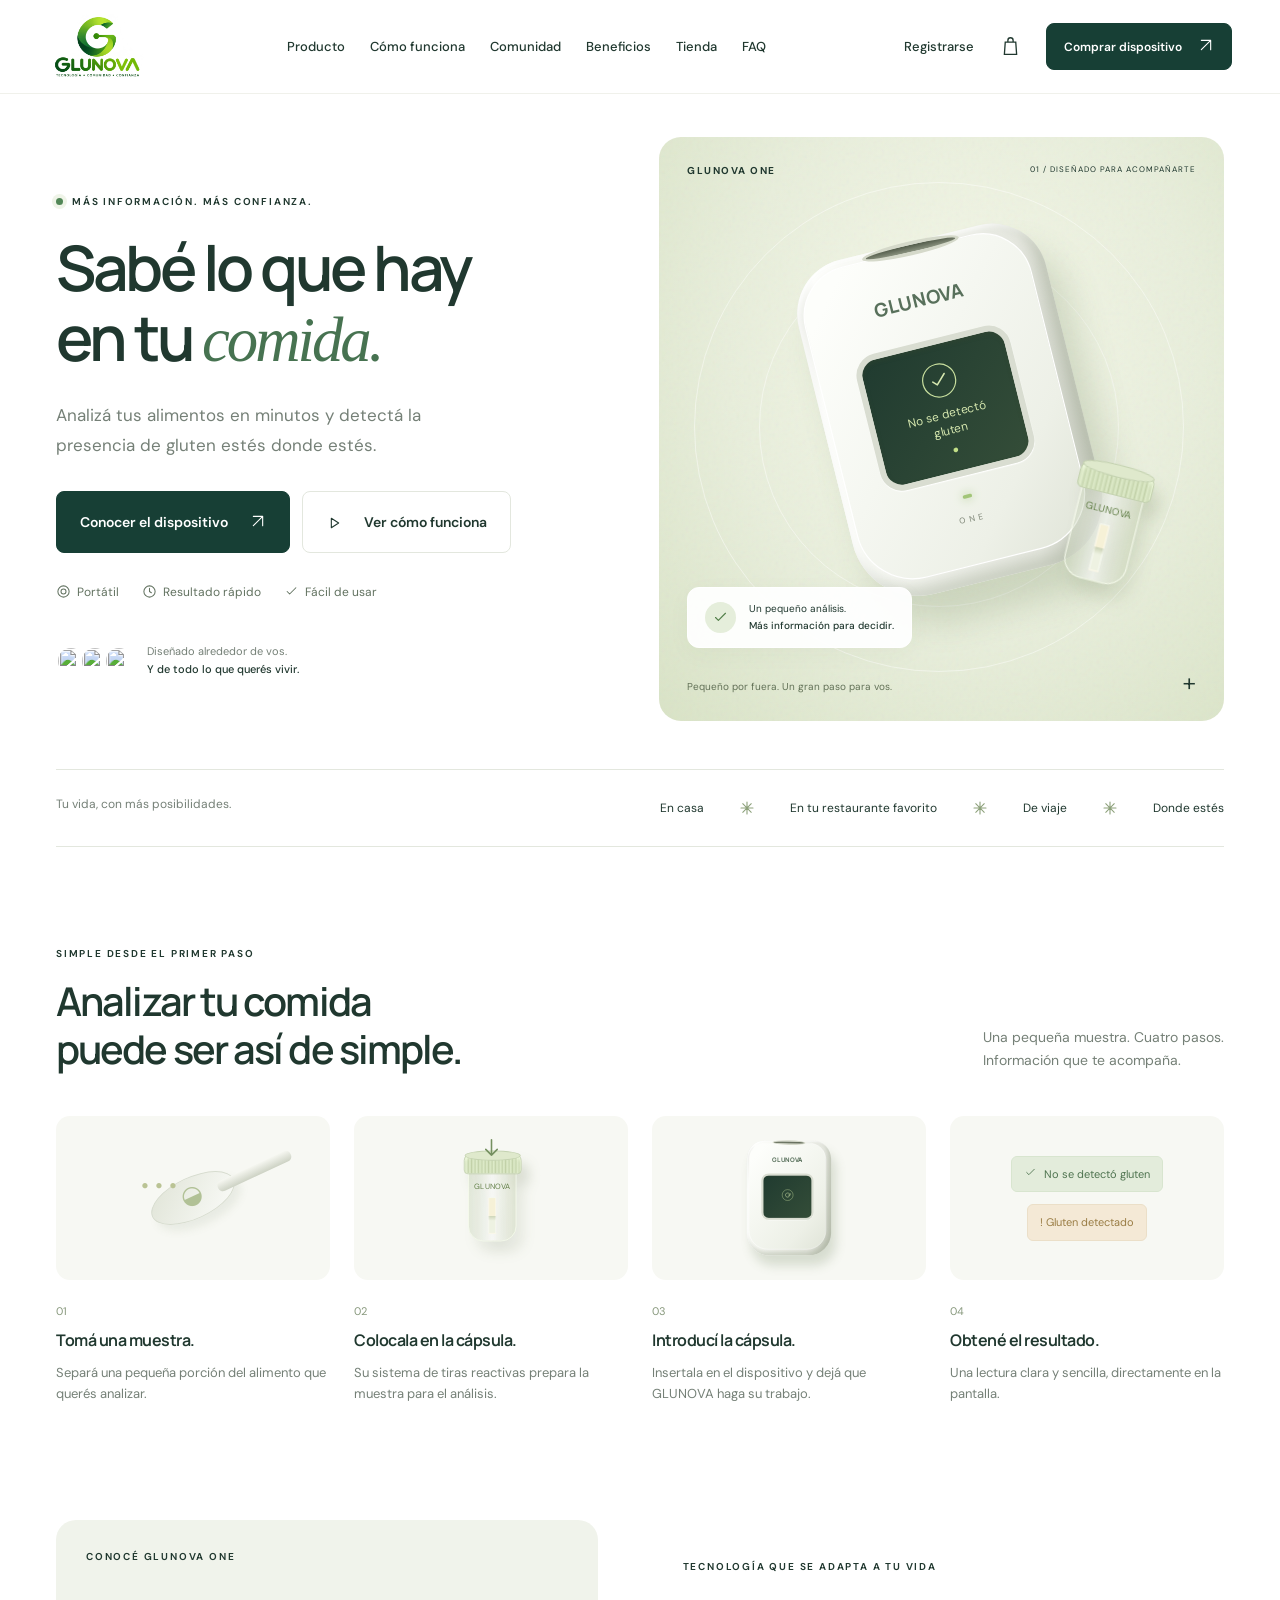
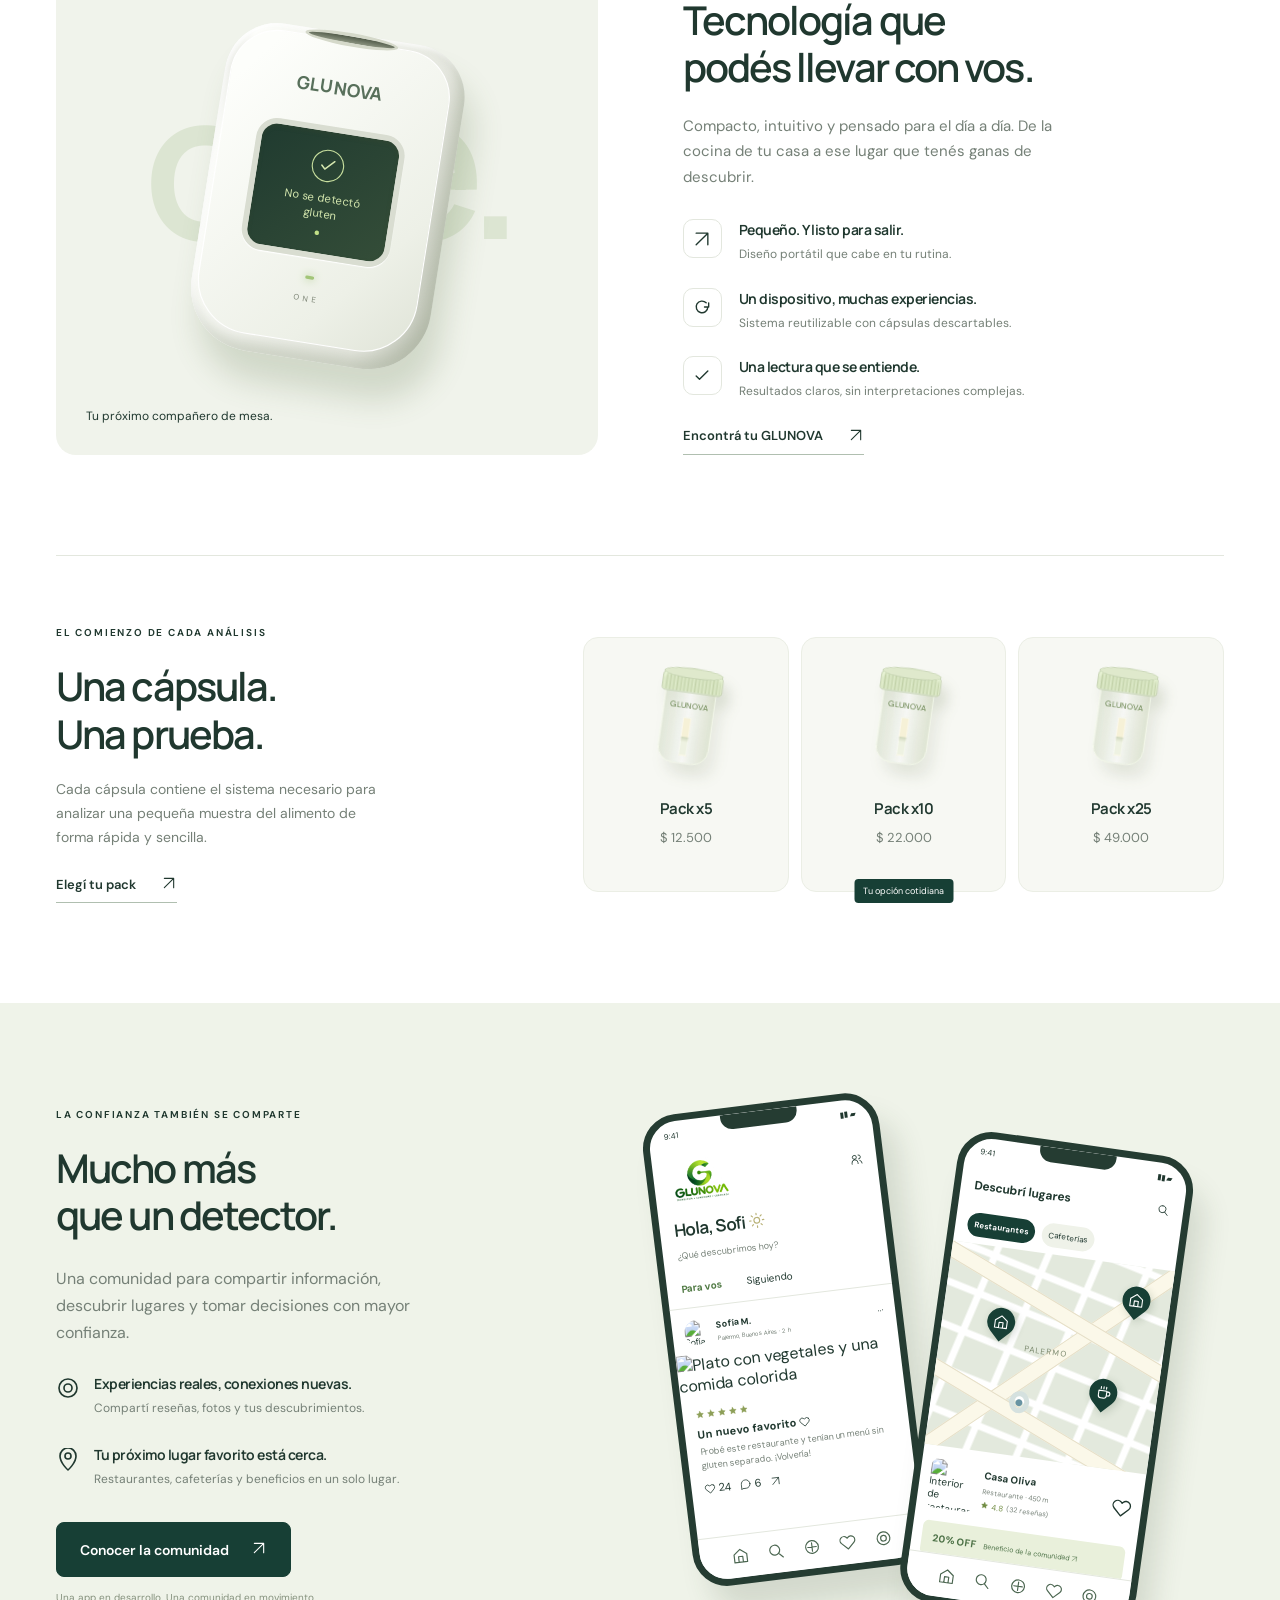
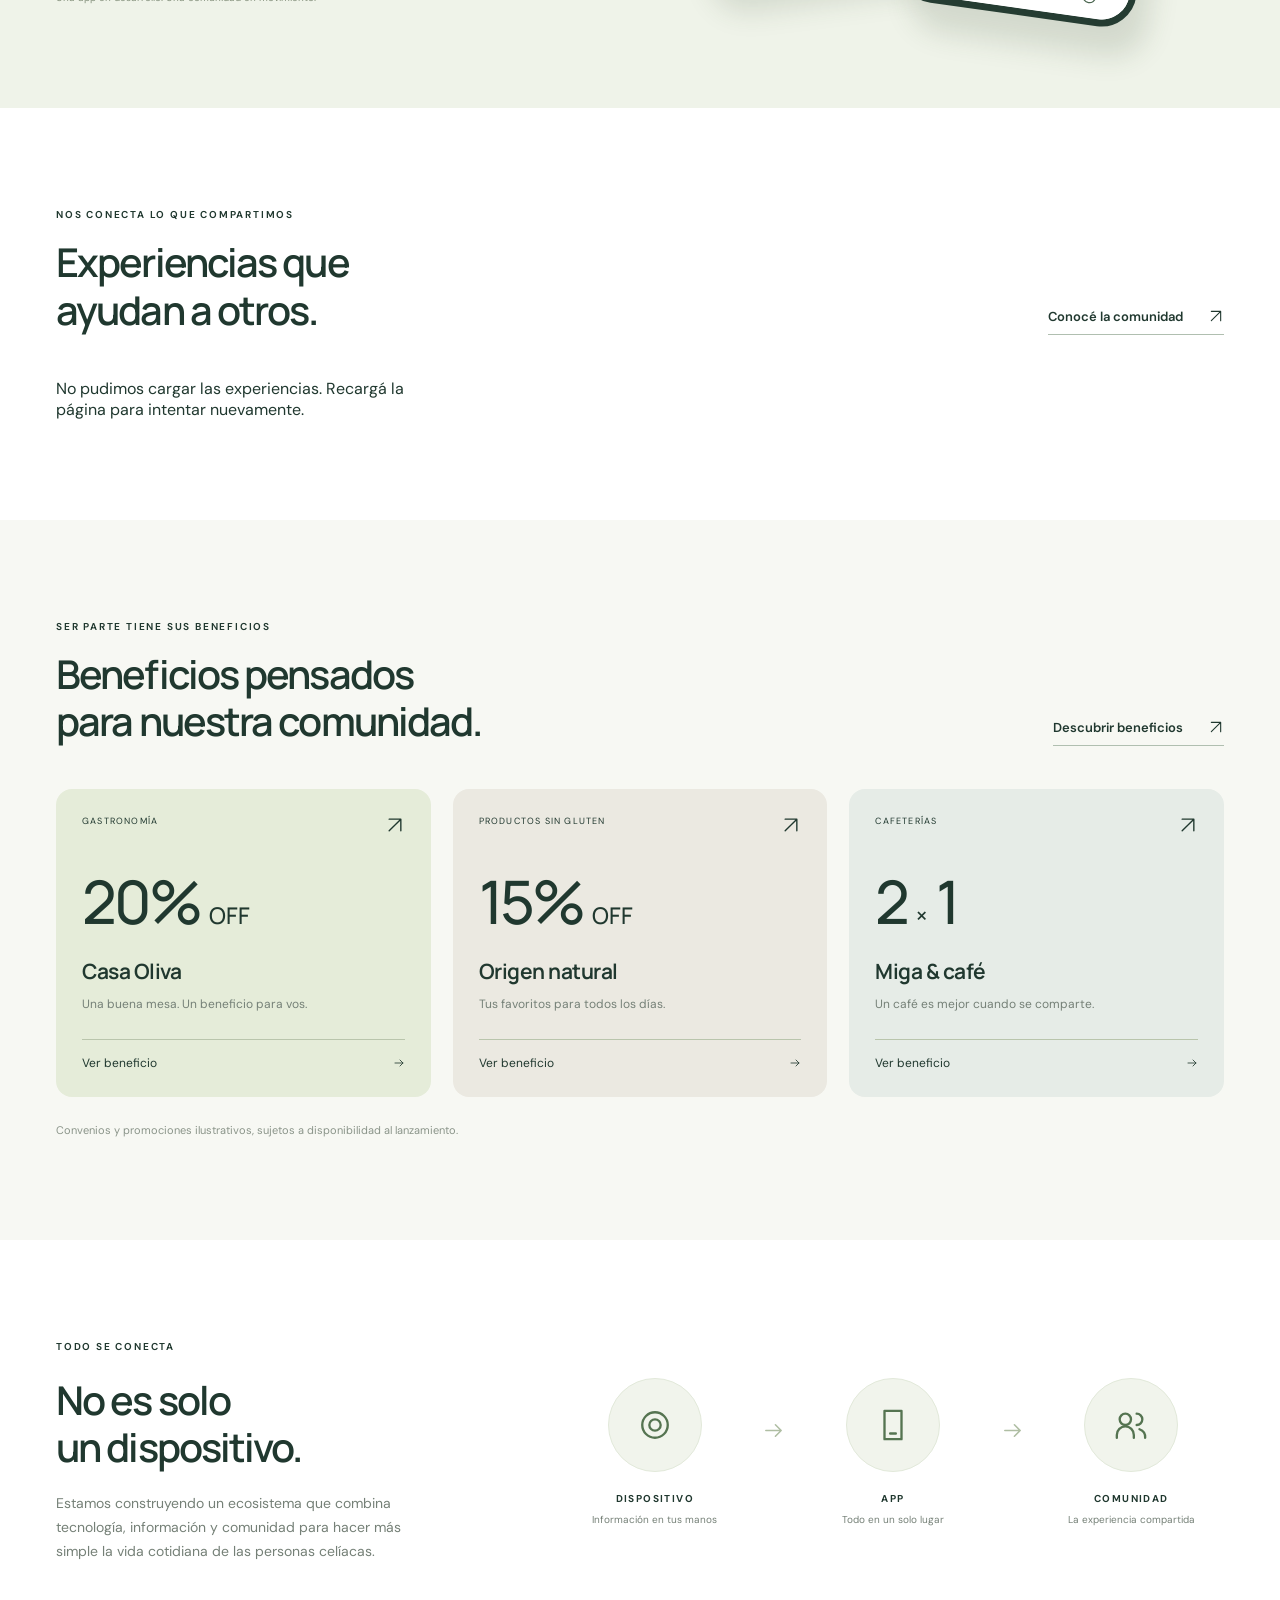
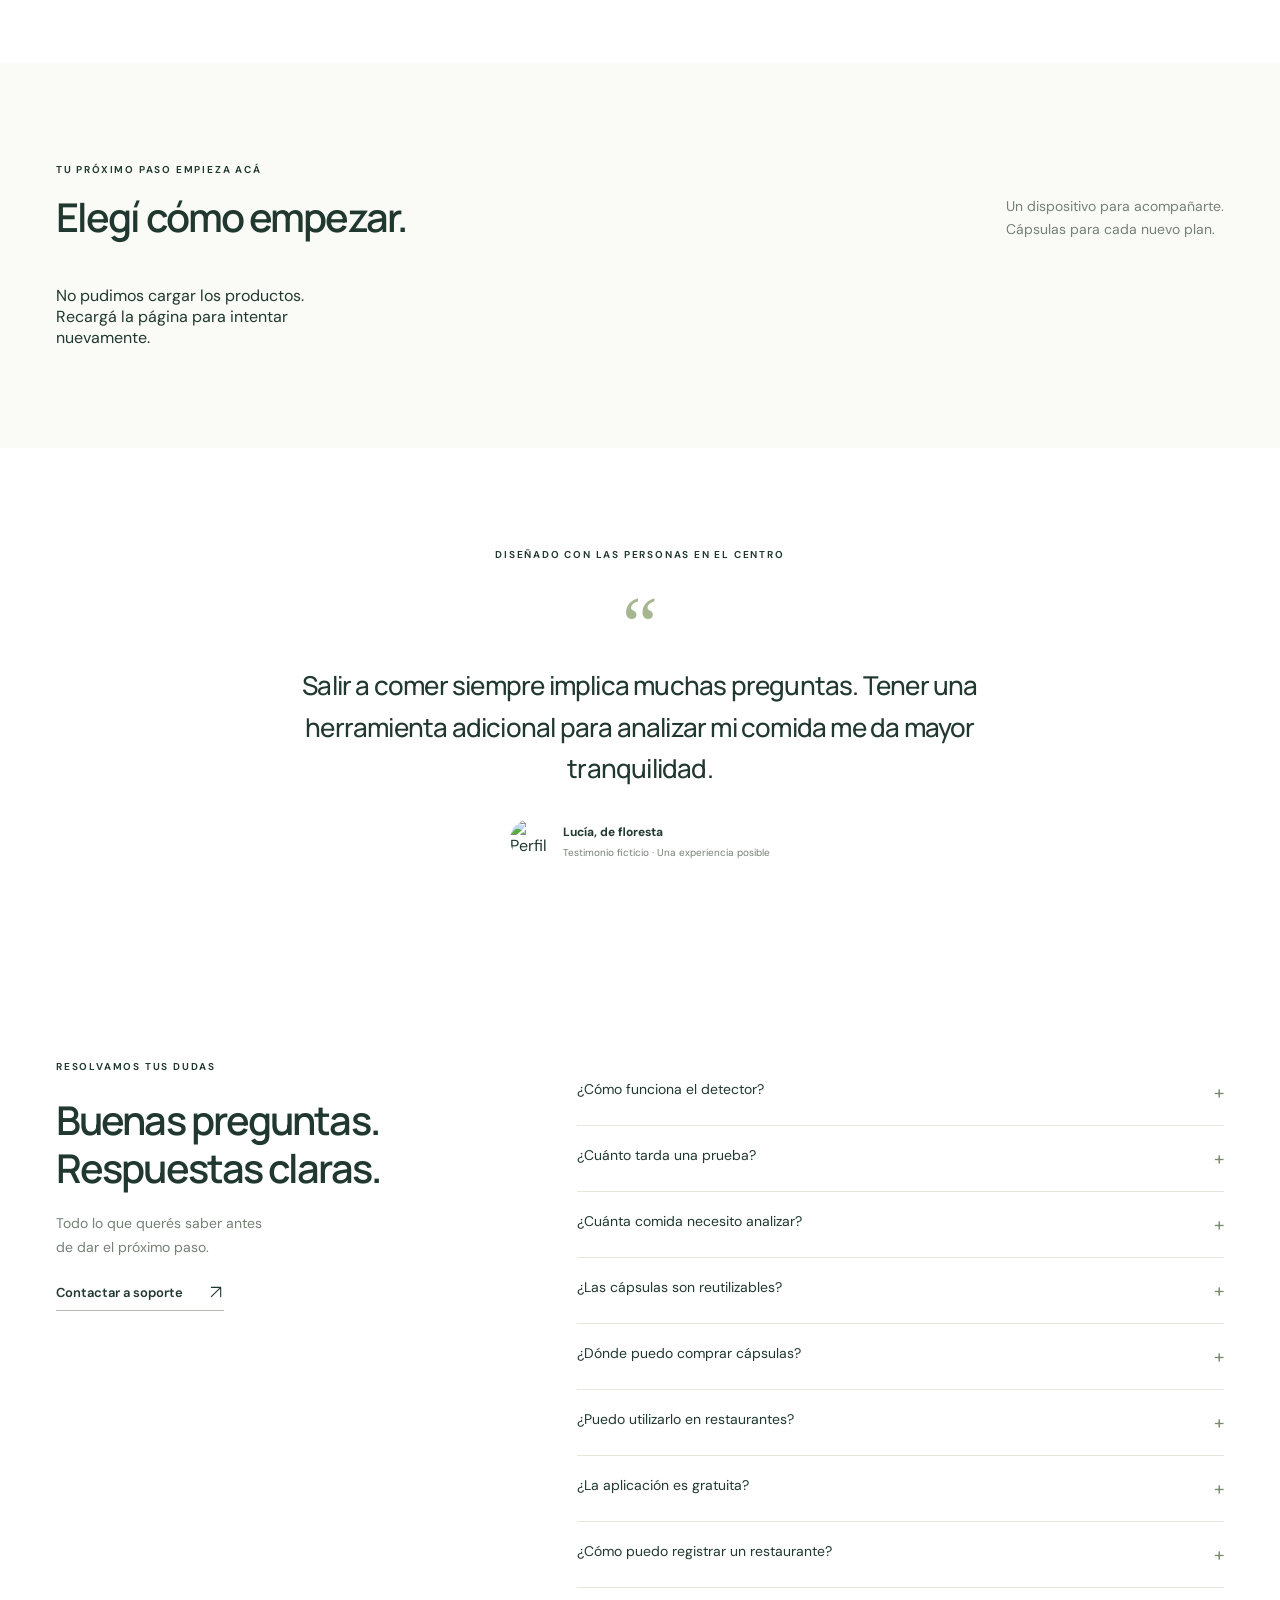
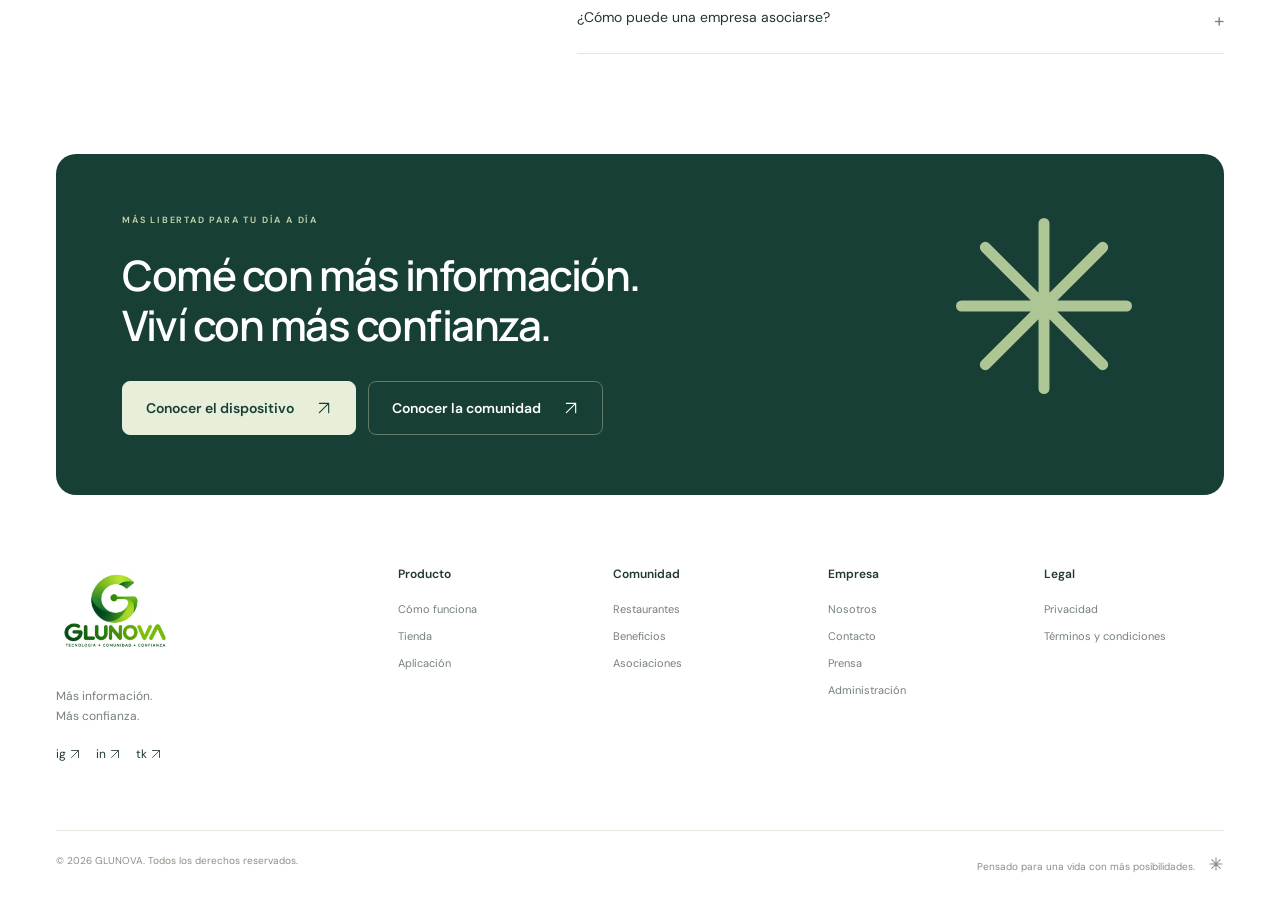
==== commit 90c4a891: "Add files via upload" ====
--- a/index.html
+++ b/index.html
@@ -1,12 +1,12 @@
 <!DOCTYPE html>
-<html lang="es"><head><meta charset="UTF-8"><meta name="viewport" content="width=device-width, initial-scale=1"><meta name="description" content="GLUNOVA: un ecosistema de tecnología, información y comunidad para personas celíacas. Conocé nuestro detector portátil, cápsulas y app."><meta name="theme-color" content="#163e36"><title>GLUNOVA — Comé con más confianza</title><link rel="icon" type="image/jpeg" href="logo.jpeg"><link rel="preconnect" href="https://fonts.googleapis.com"><link rel="preconnect" href="https://fonts.gstatic.com" crossorigin><link href="https://fonts.googleapis.com/css2?family=DM+Sans:wght@400;450;500;600;650;700&family=Manrope:wght@400;500;600;650;700;750;800&display=swap" rel="stylesheet"><link rel="stylesheet" href="styles.css"><script src="config.js" defer></script><script src="content.js" defer></script><script src="app.js" defer></script></head><body>
-<header class="navbar"><a href="#" class="logo" aria-label="GLUNOVA, inicio"><img src="logo.jpeg" alt="GLUNOVA" width="1254" height="1254"></a><nav id="navigation" aria-label="Navegación principal"><a href="#producto">Producto</a><a href="#como-funciona">Cómo funciona</a><a href="#comunidad">Comunidad</a><a href="#beneficios">Beneficios</a><a href="#tienda">Tienda</a><a href="#faq">FAQ</a></nav><div class="nav-actions"><button class="register-button text-button" data-register aria-haspopup="dialog">Registrarse</button><button class="cart-toggle icon-button" aria-label="Abrir carrito"><svg viewBox="0 0 24 24"><path d="M6 7h12l1 14H5L6 7Zm3 0V5a3 3 0 0 1 6 0v2"/></svg><span class="cart-count" hidden>0</span></button><a class="button small" href="#tienda">Comprar dispositivo <span><svg class="ui-icon" viewBox="0 0 24 24" aria-hidden="true" focusable="false"><path d="M5 19 19 5M5 5h14v14"/></svg></span></a><button class="menu-toggle icon-button" aria-label="Abrir menú" aria-expanded="false"><svg class="ui-icon" viewBox="0 0 24 24" aria-hidden="true" focusable="false"><path d="M4 6h16M4 12h16M4 18h16"/></svg></button></div></header>
-<main><section class="hero section-wrap"><div class="hero-copy"><div class="eyebrow"><span class="status-dot"></span> MÁS INFORMACIÓN. MÁS CONFIANZA.</div><h1>Sabé lo que hay<br>en tu <span class="serif-word">comida.</span></h1><p>Analizá tus alimentos en minutos y detectá la presencia de gluten estés donde estés.</p><div class="button-row"><a href="#producto" class="button">Conocer el dispositivo <span><svg class="ui-icon" viewBox="0 0 24 24" aria-hidden="true" focusable="false"><path d="M5 19 19 5M5 5h14v14"/></svg></span></a><a href="#como-funciona" class="button secondary"><span class="play"><svg class="ui-icon" viewBox="0 0 24 24" aria-hidden="true" focusable="false"><path d="m8 5 11 7-11 7Z"/></svg></span> Ver cómo funciona</a></div><div class="hero-features"><span><svg class="ui-icon" viewBox="0 0 24 24" aria-hidden="true" focusable="false"><path d="M12 8a4 4 0 1 0 0 8 4 4 0 0 0 0-8"/><circle cx="12" cy="12" r="9"/></svg> Portátil</span><span><svg class="ui-icon" viewBox="0 0 24 24" aria-hidden="true" focusable="false"><path d="M12 7v5l3 2"/><circle cx="12" cy="12" r="9"/></svg> Resultado rápido</span><span><svg class="ui-icon" viewBox="0 0 24 24" aria-hidden="true" focusable="false"><path d="m5 12 4 4L19 6"/></svg> Fácil de usar</span></div><div class="hero-note"><span class="tiny-avatars"><img src="https://i.pravatar.cc/70?img=47" alt=""><img src="https://i.pravatar.cc/70?img=12" alt=""><img src="https://i.pravatar.cc/70?img=44" alt=""></span><span>Diseñado alrededor de vos.<br><strong>Y de todo lo que querés vivir.</strong></span></div></div><div class="hero-art"><div class="art-grain"></div><span class="art-label">GLUNOVA ONE <span>01 / DISEÑADO PARA ACOMPAÑARTE</span></span><div class="orbit orbit-one"></div><div class="orbit orbit-two"></div><div class="device hero-device"><div class="device-slot"></div><div class="device-face"><div class="device-brand">GLUNOVA</div><div class="device-screen"><span class="screen-check"><svg class="ui-icon" viewBox="0 0 24 24" aria-hidden="true" focusable="false"><path d="m5 12 4 4L19 6"/></svg></span><span>No se detectó<br><b>gluten</b></span><i></i></div><div class="device-light"></div><span class="device-model">ONE</span></div></div><div class="capsule hero-capsule"><div class="capsule-top"></div><div class="capsule-body"><span>GLUNOVA</span><i></i></div></div><div class="floating-result"><span class="result-icon"><svg class="ui-icon" viewBox="0 0 24 24" aria-hidden="true" focusable="false"><path d="m5 12 4 4L19 6"/></svg></span><div>Un pequeño análisis.<br><strong>Más información para decidir.</strong></div></div><span class="art-foot">Pequeño por fuera. Un gran paso para vos.</span><span class="art-plus">+</span></div></section>
+<html lang="es"><head><meta charset="UTF-8"><meta name="viewport" content="width=device-width, initial-scale=1"><meta name="description" content="GLUNOVA: un ecosistema de tecnología, información y comunidad para personas celíacas. Conocé nuestro detector portátil, cápsulas y app."><meta name="theme-color" content="#163e36"><title>GLUNOVA — Comé con más confianza</title><link rel="icon" type="image/png" href="logofin.png"><link rel="preconnect" href="https://fonts.googleapis.com"><link rel="preconnect" href="https://fonts.gstatic.com" crossorigin><link href="https://fonts.googleapis.com/css2?family=DM+Sans:wght@400;450;500;600;650;700&family=Manrope:wght@400;500;600;650;700;750;800&display=swap" rel="stylesheet"><link rel="stylesheet" href="styles.css?v=20261106-logo-upright"><script src="config.js" defer></script><script src="content.js" defer></script><script src="app.js?v=20261106-media" defer></script><script src="video.js?v=20261106-media" defer></script></head><body>
+<header class="navbar"><a href="#" class="logo" aria-label="GLUNOVA, inicio"><img src="logofin.png" alt="GLUNOVA" width="100" height="70"></a><nav id="navigation" aria-label="Navegación principal"><a href="#producto">Producto</a><a href="#como-funciona">Cómo funciona</a><a href="#comunidad">Comunidad</a><a href="#beneficios">Beneficios</a><a href="#tienda">Tienda</a><a href="#faq">FAQ</a></nav><div class="nav-actions"><button class="register-button text-button" data-register aria-haspopup="dialog">Registrarse</button><button class="cart-toggle icon-button" aria-label="Abrir carrito"><svg viewBox="0 0 24 24"><path d="M6 7h12l1 14H5L6 7Zm3 0V5a3 3 0 0 1 6 0v2"/></svg><span class="cart-count" hidden>0</span></button><a class="button small" href="#tienda">Comprar dispositivo <span><svg class="ui-icon" viewBox="0 0 24 24" aria-hidden="true" focusable="false"><path d="M5 19 19 5M5 5h14v14"/></svg></span></a><button class="menu-toggle icon-button" aria-label="Abrir menú" aria-expanded="false"><svg class="ui-icon" viewBox="0 0 24 24" aria-hidden="true" focusable="false"><path d="M4 6h16M4 12h16M4 18h16"/></svg></button></div></header>
+<main><section class="hero section-wrap"><div class="hero-copy"><div class="eyebrow"><span class="status-dot"></span> MÁS INFORMACIÓN. MÁS CONFIANZA.</div><h1>Sabé lo que hay<br>en tu <span class="serif-word">comida.</span></h1><p>Analizá tus alimentos en minutos y detectá la presencia de gluten estés donde estés.</p><div class="button-row"><a href="#producto" class="button">Conocer el dispositivo <span><svg class="ui-icon" viewBox="0 0 24 24" aria-hidden="true" focusable="false"><path d="M5 19 19 5M5 5h14v14"/></svg></span></a><a href="video1.mp4" class="button secondary" data-video aria-haspopup="dialog"><span class="play"><svg class="ui-icon" viewBox="0 0 24 24" aria-hidden="true" focusable="false"><path d="m8 5 11 7-11 7Z"/></svg></span> Ver cómo funciona</a></div><div class="hero-features"><span><svg class="ui-icon" viewBox="0 0 24 24" aria-hidden="true" focusable="false"><path d="M12 8a4 4 0 1 0 0 8 4 4 0 0 0 0-8"/><circle cx="12" cy="12" r="9"/></svg> Portátil</span><span><svg class="ui-icon" viewBox="0 0 24 24" aria-hidden="true" focusable="false"><path d="M12 7v5l3 2"/><circle cx="12" cy="12" r="9"/></svg> Resultado rápido</span><span><svg class="ui-icon" viewBox="0 0 24 24" aria-hidden="true" focusable="false"><path d="m5 12 4 4L19 6"/></svg> Fácil de usar</span></div><div class="hero-note"><span class="tiny-avatars"><img src="https://i.pravatar.cc/70?img=47" alt=""><img src="https://i.pravatar.cc/70?img=12" alt=""><img src="https://i.pravatar.cc/70?img=44" alt=""></span><span>Diseñado alrededor de vos.<br><strong>Y de todo lo que querés vivir.</strong></span></div></div><div class="hero-art"><div class="art-grain"></div><span class="art-label">GLUNOVA ONE <span>01 / DISEÑADO PARA ACOMPAÑARTE</span></span><div class="orbit orbit-one"></div><div class="orbit orbit-two"></div><div class="device hero-device"><div class="device-slot"></div><div class="device-face"><div class="device-brand">GLUNOVA</div><div class="device-screen"><span class="screen-check"><svg class="ui-icon" viewBox="0 0 24 24" aria-hidden="true" focusable="false"><path d="m5 12 4 4L19 6"/></svg></span><span>No se detectó<br><b>gluten</b></span><i></i></div><div class="device-light"></div><span class="device-model">ONE</span></div></div><div class="capsule hero-capsule"><div class="capsule-top"></div><div class="capsule-body"><span>GLUNOVA</span><i></i></div></div><div class="floating-result"><span class="result-icon"><svg class="ui-icon" viewBox="0 0 24 24" aria-hidden="true" focusable="false"><path d="m5 12 4 4L19 6"/></svg></span><div>Un pequeño análisis.<br><strong>Más información para decidir.</strong></div></div><span class="art-foot">Pequeño por fuera. Un gran paso para vos.</span><span class="art-plus">+</span></div></section>
 <div class="manifesto-strip section-wrap"><span>Tu vida, con más posibilidades.</span><div>En casa <span><svg class="ui-icon" viewBox="0 0 24 24" aria-hidden="true" focusable="false"><path d="M12 3v18M3 12h18M5.6 5.6l12.8 12.8M5.6 18.4 18.4 5.6"/></svg></span> En tu restaurante favorito <span><svg class="ui-icon" viewBox="0 0 24 24" aria-hidden="true" focusable="false"><path d="M12 3v18M3 12h18M5.6 5.6l12.8 12.8M5.6 18.4 18.4 5.6"/></svg></span> De viaje <span><svg class="ui-icon" viewBox="0 0 24 24" aria-hidden="true" focusable="false"><path d="M12 3v18M3 12h18M5.6 5.6l12.8 12.8M5.6 18.4 18.4 5.6"/></svg></span> Donde estés</div></div>
 <section id="como-funciona" class="section-wrap how section-space"><div class="section-heading"><div><div class="eyebrow">SIMPLE DESDE EL PRIMER PASO</div><h2>Analizar tu comida<br>puede ser así de simple.</h2></div><p>Una pequeña muestra. Cuatro pasos.<br>Información que te acompaña.</p></div><div class="steps"><article><div class="step-visual"><span class="sample-spoon">◒</span><span class="sample-dots">• • •</span></div><span class="step-number">01</span><h3>Tomá una muestra.</h3><p>Separá una pequeña porción del alimento que querés analizar.</p></article><article><div class="step-visual"><div class="capsule mini-capsule"><div class="capsule-top"></div><div class="capsule-body"><span>GLUNOVA</span><i></i></div></div><span class="sample-arrow"><svg class="ui-icon" viewBox="0 0 24 24" aria-hidden="true" focusable="false"><path d="M12 4v16m-6-6 6 6 6-6"/></svg></span></div><span class="step-number">02</span><h3>Colocala en la cápsula.</h3><p>Su sistema de tiras reactivas prepara la muestra para el análisis.</p></article><article><div class="step-visual"><div class="device small-device"><div class="device-slot"></div><div class="device-face"><div class="device-brand">GLUNOVA</div><div class="device-screen"><span class="screen-check"><svg class="ui-icon" viewBox="0 0 24 24" aria-hidden="true" focusable="false"><path d="M20 7v5h-5M19 12a7 7 0 1 1-2-5"/></svg></span></div></div></div></div><span class="step-number">03</span><h3>Introducí la cápsula.</h3><p>Insertala en el dispositivo y dejá que GLUNOVA haga su trabajo.</p></article><article><div class="step-visual result-visual"><span><svg class="ui-icon" viewBox="0 0 24 24" aria-hidden="true" focusable="false"><path d="m5 12 4 4L19 6"/></svg> No se detectó gluten</span><span>! Gluten detectado</span></div><span class="step-number">04</span><h3>Obtené el resultado.</h3><p>Una lectura clara y sencilla, directamente en la pantalla.</p></article></div></section>
 <section id="producto" class="product-section section-wrap section-space"><div class="product-stage"><div class="eyebrow">CONOCÉ GLUNOVA ONE</div><span class="stage-word">one.</span><div class="device showcase-device"><div class="device-slot"></div><div class="device-face"><div class="device-brand">GLUNOVA</div><div class="device-screen"><span class="screen-check"><svg class="ui-icon" viewBox="0 0 24 24" aria-hidden="true" focusable="false"><path d="m5 12 4 4L19 6"/></svg></span><span>No se detectó<br><b>gluten</b></span><i></i></div><div class="device-light"></div><span class="device-model">ONE</span></div></div><span class="stage-caption">Tu próximo compañero de mesa.</span></div><div class="product-copy"><div class="eyebrow">TECNOLOGÍA QUE SE ADAPTA A TU VIDA</div><h2>Tecnología que<br>podés llevar con vos.</h2><p>Compacto, intuitivo y pensado para el día a día. De la cocina de tu casa a ese lugar que tenés ganas de descubrir.</p><div class="feature-list"><div><span><svg class="ui-icon" viewBox="0 0 24 24" aria-hidden="true" focusable="false"><path d="M5 19 19 5M5 5h14v14"/></svg></span><section><h3>Pequeño. Y listo para salir.</h3><p>Diseño portátil que cabe en tu rutina.</p></section></div><div><span><svg class="ui-icon" viewBox="0 0 24 24" aria-hidden="true" focusable="false"><path d="M20 7v5h-5M19 12a7 7 0 1 1-2-5"/></svg></span><section><h3>Un dispositivo, muchas experiencias.</h3><p>Sistema reutilizable con cápsulas descartables.</p></section></div><div><span><svg class="ui-icon" viewBox="0 0 24 24" aria-hidden="true" focusable="false"><path d="m5 12 4 4L19 6"/></svg></span><section><h3>Una lectura que se entiende.</h3><p>Resultados claros, sin interpretaciones complejas.</p></section></div></div><a href="#tienda" class="link-arrow">Encontrá tu GLUNOVA <span><svg class="ui-icon" viewBox="0 0 24 24" aria-hidden="true" focusable="false"><path d="M5 19 19 5M5 5h14v14"/></svg></span></a></div></section>
 <section id="capsulas" class="capsules-section section-wrap section-space"><div><div class="eyebrow">EL COMIENZO DE CADA ANÁLISIS</div><h2>Una cápsula.<br>Una prueba.</h2><p>Cada cápsula contiene el sistema necesario para analizar una pequeña muestra del alimento de forma rápida y sencilla.</p><a href="#tienda" class="link-arrow">Elegí tu pack <span><svg class="ui-icon" viewBox="0 0 24 24" aria-hidden="true" focusable="false"><path d="M5 19 19 5M5 5h14v14"/></svg></span></a></div><div class="capsule-packs"><article><div class="capsule pack-capsule"><div class="capsule-top"></div><div class="capsule-body"><span>GLUNOVA</span><i></i></div></div><h3>Pack x5</h3><span>$ 12.500</span></article><article><div class="capsule pack-capsule"><div class="capsule-top"></div><div class="capsule-body"><span>GLUNOVA</span><i></i></div></div><h3>Pack x10</h3><span>$ 22.000</span><small>Tu opción cotidiana</small></article><article><div class="capsule pack-capsule"><div class="capsule-top"></div><div class="capsule-body"><span>GLUNOVA</span><i></i></div></div><h3>Pack x25</h3><span>$ 49.000</span></article></div></section>
-<section class="app-section section-space" id="app"><div class="section-wrap app-layout"><div class="app-copy"><div class="eyebrow">LA CONFIANZA TAMBIÉN SE COMPARTE</div><h2>Mucho más<br>que un detector.</h2><p>Una comunidad para compartir información, descubrir lugares y tomar decisiones con mayor confianza.</p><div class="app-feature"><span><svg class="ui-icon" viewBox="0 0 24 24" aria-hidden="true" focusable="false"><path d="M12 8a4 4 0 1 0 0 8 4 4 0 0 0 0-8"/><circle cx="12" cy="12" r="9"/></svg></span><div><h3>Experiencias reales, conexiones nuevas.</h3><p>Compartí reseñas, fotos y tus descubrimientos.</p></div></div><div class="app-feature"><span><svg class="ui-icon" viewBox="0 0 24 24" aria-hidden="true" focusable="false"><path d="M12 22s8-7 8-14a8 8 0 1 0-16 0c0 7 8 14 8 14ZM12 5a3 3 0 1 0 0 6 3 3 0 0 0 0-6"/></svg></span><div><h3>Tu próximo lugar favorito está cerca.</h3><p>Restaurantes, cafeterías y beneficios en un solo lugar.</p></div></div><a class="button" href="#comunidad">Conocer la comunidad <span><svg class="ui-icon" viewBox="0 0 24 24" aria-hidden="true" focusable="false"><path d="M5 19 19 5M5 5h14v14"/></svg></span></a><small>Una app en desarrollo. Una comunidad en movimiento.</small></div><div class="phones"><div class="phone phone-feed"><div class="phone-status">9:41 <span>▮▮ ▰</span></div><div class="phone-notch"></div><div class="phone-nav"><span class="logo"><img src="logo.jpeg" alt="GLUNOVA" width="1254" height="1254" loading="lazy"></span><span><svg class="ui-icon" viewBox="0 0 24 24" aria-hidden="true" focusable="false"><path d="M8 12a4 4 0 1 0 0-8 4 4 0 0 0 0 8M2 21v-2a6 6 0 0 1 12 0v2M16 4a4 4 0 0 1 0 8M18 15a6 6 0 0 1 4 6"/></svg></span></div><h3>Hola, Sofi <span><svg class="ui-icon" viewBox="0 0 24 24" aria-hidden="true" focusable="false"><path d="M12 8a4 4 0 1 0 0 8 4 4 0 0 0 0-8M12 2v2m0 16v2M2 12h2m16 0h2M5 5l1.5 1.5m11 11L19 19M5 19l1.5-1.5m11-11L19 5"/></svg></span></h3><p>¿Qué descubrimos hoy?</p><div class="phone-tabs"><b>Para vos</b><span>Siguiendo</span></div><div class="phone-user"><img src="https://i.pravatar.cc/70?img=47" alt="Sofía, perfil ficticio"><span><b>Sofía M.</b><small>Palermo, Buenos Aires · 2 h</small></span><span>···</span></div><img class="phone-food" src="https://images.unsplash.com/photo-1511690743698-d9d85f2fbf38?w=500&auto=format&fit=crop&q=80" alt="Plato con vegetales y una comida colorida" loading="lazy"><div class="phone-post"><span class="stars"><svg class="ui-icon icon-filled" viewBox="0 0 24 24" aria-hidden="true" focusable="false"><path d="m12 3 2.8 5.7 6.3.9-4.5 4.4 1.1 6.2-5.7-3-5.7 3 1.1-6.2L3 9.6l6.2-.9Z"/></svg><svg class="ui-icon icon-filled" viewBox="0 0 24 24" aria-hidden="true" focusable="false"><path d="m12 3 2.8 5.7 6.3.9-4.5 4.4 1.1 6.2-5.7-3-5.7 3 1.1-6.2L3 9.6l6.2-.9Z"/></svg><svg class="ui-icon icon-filled" viewBox="0 0 24 24" aria-hidden="true" focusable="false"><path d="m12 3 2.8 5.7 6.3.9-4.5 4.4 1.1 6.2-5.7-3-5.7 3 1.1-6.2L3 9.6l6.2-.9Z"/></svg><svg class="ui-icon icon-filled" viewBox="0 0 24 24" aria-hidden="true" focusable="false"><path d="m12 3 2.8 5.7 6.3.9-4.5 4.4 1.1 6.2-5.7-3-5.7 3 1.1-6.2L3 9.6l6.2-.9Z"/></svg><svg class="ui-icon icon-filled" viewBox="0 0 24 24" aria-hidden="true" focusable="false"><path d="m12 3 2.8 5.7 6.3.9-4.5 4.4 1.1 6.2-5.7-3-5.7 3 1.1-6.2L3 9.6l6.2-.9Z"/></svg></span><b>Un nuevo favorito <svg class="ui-icon" viewBox="0 0 24 24" aria-hidden="true" focusable="false"><path d="M20.8 4.6a5.5 5.5 0 0 0-7.8 0L12 5.7l-1.1-1.1a5.5 5.5 0 0 0-7.8 7.8L12 21l8.8-8.6a5.5 5.5 0 0 0 0-7.8Z"/></svg></b><p>Probé este restaurante y tenían un menú sin gluten separado. ¡Volvería!</p><span><svg class="ui-icon" viewBox="0 0 24 24" aria-hidden="true" focusable="false"><path d="M20.8 4.6a5.5 5.5 0 0 0-7.8 0L12 5.7l-1.1-1.1a5.5 5.5 0 0 0-7.8 7.8L12 21l8.8-8.6a5.5 5.5 0 0 0 0-7.8Z"/></svg> 24 &nbsp; <svg class="ui-icon" viewBox="0 0 24 24" aria-hidden="true" focusable="false"><path d="M21 11a9 9 0 0 1-9 9H4l-2 2V11a9 9 0 1 1 19 0Z"/></svg> 6 &nbsp; <svg class="ui-icon" viewBox="0 0 24 24" aria-hidden="true" focusable="false"><path d="M5 19 19 5M5 5h14v14"/></svg></span></div><div class="phone-bottom"><svg class="ui-icon" viewBox="0 0 24 24" aria-hidden="true" focusable="false"><path d="m3 10 9-7 9 7v11H3ZM9 21v-8h6v8"/></svg> &nbsp; <svg class="ui-icon" viewBox="0 0 24 24" aria-hidden="true" focusable="false"><path d="M10 3a7 7 0 1 0 0 14 7 7 0 0 0 0-14m5 12 6 6"/></svg> &nbsp; <svg class="ui-icon" viewBox="0 0 24 24" aria-hidden="true" focusable="false"><path d="M12 6v12M6 12h12"/><circle cx="12" cy="12" r="9"/></svg> &nbsp; <svg class="ui-icon" viewBox="0 0 24 24" aria-hidden="true" focusable="false"><path d="M20.8 4.6a5.5 5.5 0 0 0-7.8 0L12 5.7l-1.1-1.1a5.5 5.5 0 0 0-7.8 7.8L12 21l8.8-8.6a5.5 5.5 0 0 0 0-7.8Z"/></svg> &nbsp; <svg class="ui-icon" viewBox="0 0 24 24" aria-hidden="true" focusable="false"><path d="M12 8a4 4 0 1 0 0 8 4 4 0 0 0 0-8"/><circle cx="12" cy="12" r="9"/></svg></div></div><div class="phone phone-map"><div class="phone-status">9:41 <span>▮▮ ▰</span></div><div class="phone-notch"></div><div class="phone-nav"><b>Descubrí lugares</b><span><svg class="ui-icon" viewBox="0 0 24 24" aria-hidden="true" focusable="false"><path d="M10 3a7 7 0 1 0 0 14 7 7 0 0 0 0-14m5 12 6 6"/></svg></span></div><div class="map-tags"><b>Restaurantes</b><span>Cafeterías</span></div><div class="mock-map"><span class="map-road road1"></span><span class="map-road road2"></span><span class="map-road road3"></span><i class="map-pin pin1"><svg class="ui-icon" viewBox="0 0 24 24" aria-hidden="true" focusable="false"><path d="m3 10 9-7 9 7v11H3ZM9 21v-8h6v8"/></svg></i><i class="map-pin pin2"><svg class="ui-icon" viewBox="0 0 24 24" aria-hidden="true" focusable="false"><path d="M5 9h12v7a4 4 0 0 1-4 4H9a4 4 0 0 1-4-4ZM17 10h2a3 3 0 0 1 0 6h-2M8 3v3m4-3v3m4-3v3"/></svg></i><i class="map-pin pin3"><svg class="ui-icon" viewBox="0 0 24 24" aria-hidden="true" focusable="false"><path d="m3 10 9-7 9 7v11H3ZM9 21v-8h6v8"/></svg></i><span class="map-neighborhood">PALERMO</span><span class="map-you">●</span></div><div class="map-place"><img src="https://images.unsplash.com/photo-1552566626-52f8b828add9?w=160&auto=format&fit=crop&q=80" alt="Interior de restaurante" loading="lazy"><div><b>Casa Oliva</b><small>Restaurante · 450 m</small><span><svg class="ui-icon icon-filled" viewBox="0 0 24 24" aria-hidden="true" focusable="false"><path d="m12 3 2.8 5.7 6.3.9-4.5 4.4 1.1 6.2-5.7-3-5.7 3 1.1-6.2L3 9.6l6.2-.9Z"/></svg> 4.8 <small>(32 reseñas)</small></span></div><span><svg class="ui-icon" viewBox="0 0 24 24" aria-hidden="true" focusable="false"><path d="M20.8 4.6a5.5 5.5 0 0 0-7.8 0L12 5.7l-1.1-1.1a5.5 5.5 0 0 0-7.8 7.8L12 21l8.8-8.6a5.5 5.5 0 0 0 0-7.8Z"/></svg></span></div><div class="map-discount">20% OFF <span>Beneficio de la comunidad <svg class="ui-icon" viewBox="0 0 24 24" aria-hidden="true" focusable="false"><path d="M5 19 19 5M5 5h14v14"/></svg></span></div><div class="map-categories">Restaurantes · Cafeterías<br>Supermercados · Hoteles</div><div class="phone-bottom"><svg class="ui-icon" viewBox="0 0 24 24" aria-hidden="true" focusable="false"><path d="m3 10 9-7 9 7v11H3ZM9 21v-8h6v8"/></svg> &nbsp; <svg class="ui-icon" viewBox="0 0 24 24" aria-hidden="true" focusable="false"><path d="M10 3a7 7 0 1 0 0 14 7 7 0 0 0 0-14m5 12 6 6"/></svg> &nbsp; <svg class="ui-icon" viewBox="0 0 24 24" aria-hidden="true" focusable="false"><path d="M12 6v12M6 12h12"/><circle cx="12" cy="12" r="9"/></svg> &nbsp; <svg class="ui-icon" viewBox="0 0 24 24" aria-hidden="true" focusable="false"><path d="M20.8 4.6a5.5 5.5 0 0 0-7.8 0L12 5.7l-1.1-1.1a5.5 5.5 0 0 0-7.8 7.8L12 21l8.8-8.6a5.5 5.5 0 0 0 0-7.8Z"/></svg> &nbsp; <svg class="ui-icon" viewBox="0 0 24 24" aria-hidden="true" focusable="false"><path d="M12 8a4 4 0 1 0 0 8 4 4 0 0 0 0-8"/><circle cx="12" cy="12" r="9"/></svg></div></div></div></div></section>
+<section class="app-section section-space" id="app"><div class="section-wrap app-layout"><div class="app-copy"><div class="eyebrow">LA CONFIANZA TAMBIÉN SE COMPARTE</div><h2>Mucho más<br>que un detector.</h2><p>Una comunidad para compartir información, descubrir lugares y tomar decisiones con mayor confianza.</p><div class="app-feature"><span><svg class="ui-icon" viewBox="0 0 24 24" aria-hidden="true" focusable="false"><path d="M12 8a4 4 0 1 0 0 8 4 4 0 0 0 0-8"/><circle cx="12" cy="12" r="9"/></svg></span><div><h3>Experiencias reales, conexiones nuevas.</h3><p>Compartí reseñas, fotos y tus descubrimientos.</p></div></div><div class="app-feature"><span><svg class="ui-icon" viewBox="0 0 24 24" aria-hidden="true" focusable="false"><path d="M12 22s8-7 8-14a8 8 0 1 0-16 0c0 7 8 14 8 14ZM12 5a3 3 0 1 0 0 6 3 3 0 0 0 0-6"/></svg></span><div><h3>Tu próximo lugar favorito está cerca.</h3><p>Restaurantes, cafeterías y beneficios en un solo lugar.</p></div></div><a class="button" href="#comunidad">Conocer la comunidad <span><svg class="ui-icon" viewBox="0 0 24 24" aria-hidden="true" focusable="false"><path d="M5 19 19 5M5 5h14v14"/></svg></span></a><small>Una app en desarrollo. Una comunidad en movimiento.</small></div><div class="phones"><div class="phone phone-feed"><div class="phone-status">9:41 <span>▮▮ ▰</span></div><div class="phone-notch"></div><div class="phone-nav"><span class="logo"><img src="logofin.png" alt="GLUNOVA" width="65" height="42" loading="lazy"></span><span><svg class="ui-icon" viewBox="0 0 24 24" aria-hidden="true" focusable="false"><path d="M8 12a4 4 0 1 0 0-8 4 4 0 0 0 0 8M2 21v-2a6 6 0 0 1 12 0v2M16 4a4 4 0 0 1 0 8M18 15a6 6 0 0 1 4 6"/></svg></span></div><h3>Hola, Sofi <span><svg class="ui-icon" viewBox="0 0 24 24" aria-hidden="true" focusable="false"><path d="M12 8a4 4 0 1 0 0 8 4 4 0 0 0 0-8M12 2v2m0 16v2M2 12h2m16 0h2M5 5l1.5 1.5m11 11L19 19M5 19l1.5-1.5m11-11L19 5"/></svg></span></h3><p>¿Qué descubrimos hoy?</p><div class="phone-tabs"><b>Para vos</b><span>Siguiendo</span></div><div class="phone-user"><img src="https://i.pravatar.cc/70?img=47" alt="Sofía, perfil ficticio"><span><b>Sofía M.</b><small>Palermo, Buenos Aires · 2 h</small></span><span>···</span></div><img class="phone-food" src="https://images.unsplash.com/photo-1511690743698-d9d85f2fbf38?w=500&auto=format&fit=crop&q=80" alt="Plato con vegetales y una comida colorida" loading="lazy"><div class="phone-post"><span class="stars"><svg class="ui-icon icon-filled" viewBox="0 0 24 24" aria-hidden="true" focusable="false"><path d="m12 3 2.8 5.7 6.3.9-4.5 4.4 1.1 6.2-5.7-3-5.7 3 1.1-6.2L3 9.6l6.2-.9Z"/></svg><svg class="ui-icon icon-filled" viewBox="0 0 24 24" aria-hidden="true" focusable="false"><path d="m12 3 2.8 5.7 6.3.9-4.5 4.4 1.1 6.2-5.7-3-5.7 3 1.1-6.2L3 9.6l6.2-.9Z"/></svg><svg class="ui-icon icon-filled" viewBox="0 0 24 24" aria-hidden="true" focusable="false"><path d="m12 3 2.8 5.7 6.3.9-4.5 4.4 1.1 6.2-5.7-3-5.7 3 1.1-6.2L3 9.6l6.2-.9Z"/></svg><svg class="ui-icon icon-filled" viewBox="0 0 24 24" aria-hidden="true" focusable="false"><path d="m12 3 2.8 5.7 6.3.9-4.5 4.4 1.1 6.2-5.7-3-5.7 3 1.1-6.2L3 9.6l6.2-.9Z"/></svg><svg class="ui-icon icon-filled" viewBox="0 0 24 24" aria-hidden="true" focusable="false"><path d="m12 3 2.8 5.7 6.3.9-4.5 4.4 1.1 6.2-5.7-3-5.7 3 1.1-6.2L3 9.6l6.2-.9Z"/></svg></span><b>Un nuevo favorito <svg class="ui-icon" viewBox="0 0 24 24" aria-hidden="true" focusable="false"><path d="M20.8 4.6a5.5 5.5 0 0 0-7.8 0L12 5.7l-1.1-1.1a5.5 5.5 0 0 0-7.8 7.8L12 21l8.8-8.6a5.5 5.5 0 0 0 0-7.8Z"/></svg></b><p>Probé este restaurante y tenían un menú sin gluten separado. ¡Volvería!</p><span><svg class="ui-icon" viewBox="0 0 24 24" aria-hidden="true" focusable="false"><path d="M20.8 4.6a5.5 5.5 0 0 0-7.8 0L12 5.7l-1.1-1.1a5.5 5.5 0 0 0-7.8 7.8L12 21l8.8-8.6a5.5 5.5 0 0 0 0-7.8Z"/></svg> 24 &nbsp; <svg class="ui-icon" viewBox="0 0 24 24" aria-hidden="true" focusable="false"><path d="M21 11a9 9 0 0 1-9 9H4l-2 2V11a9 9 0 1 1 19 0Z"/></svg> 6 &nbsp; <svg class="ui-icon" viewBox="0 0 24 24" aria-hidden="true" focusable="false"><path d="M5 19 19 5M5 5h14v14"/></svg></span></div><div class="phone-bottom"><svg class="ui-icon" viewBox="0 0 24 24" aria-hidden="true" focusable="false"><path d="m3 10 9-7 9 7v11H3ZM9 21v-8h6v8"/></svg> &nbsp; <svg class="ui-icon" viewBox="0 0 24 24" aria-hidden="true" focusable="false"><path d="M10 3a7 7 0 1 0 0 14 7 7 0 0 0 0-14m5 12 6 6"/></svg> &nbsp; <svg class="ui-icon" viewBox="0 0 24 24" aria-hidden="true" focusable="false"><path d="M12 6v12M6 12h12"/><circle cx="12" cy="12" r="9"/></svg> &nbsp; <svg class="ui-icon" viewBox="0 0 24 24" aria-hidden="true" focusable="false"><path d="M20.8 4.6a5.5 5.5 0 0 0-7.8 0L12 5.7l-1.1-1.1a5.5 5.5 0 0 0-7.8 7.8L12 21l8.8-8.6a5.5 5.5 0 0 0 0-7.8Z"/></svg> &nbsp; <svg class="ui-icon" viewBox="0 0 24 24" aria-hidden="true" focusable="false"><path d="M12 8a4 4 0 1 0 0 8 4 4 0 0 0 0-8"/><circle cx="12" cy="12" r="9"/></svg></div></div><div class="phone phone-map"><div class="phone-status">9:41 <span>▮▮ ▰</span></div><div class="phone-notch"></div><div class="phone-nav"><b>Descubrí lugares</b><span><svg class="ui-icon" viewBox="0 0 24 24" aria-hidden="true" focusable="false"><path d="M10 3a7 7 0 1 0 0 14 7 7 0 0 0 0-14m5 12 6 6"/></svg></span></div><div class="map-tags"><b>Restaurantes</b><span>Cafeterías</span></div><div class="mock-map"><span class="map-road road1"></span><span class="map-road road2"></span><span class="map-road road3"></span><i class="map-pin pin1"><svg class="ui-icon" viewBox="0 0 24 24" aria-hidden="true" focusable="false"><path d="m3 10 9-7 9 7v11H3ZM9 21v-8h6v8"/></svg></i><i class="map-pin pin2"><svg class="ui-icon" viewBox="0 0 24 24" aria-hidden="true" focusable="false"><path d="M5 9h12v7a4 4 0 0 1-4 4H9a4 4 0 0 1-4-4ZM17 10h2a3 3 0 0 1 0 6h-2M8 3v3m4-3v3m4-3v3"/></svg></i><i class="map-pin pin3"><svg class="ui-icon" viewBox="0 0 24 24" aria-hidden="true" focusable="false"><path d="m3 10 9-7 9 7v11H3ZM9 21v-8h6v8"/></svg></i><span class="map-neighborhood">PALERMO</span><span class="map-you">●</span></div><div class="map-place"><img src="https://images.unsplash.com/photo-1552566626-52f8b828add9?w=160&auto=format&fit=crop&q=80" alt="Interior de restaurante" loading="lazy"><div><b>Casa Oliva</b><small>Restaurante · 450 m</small><span><svg class="ui-icon icon-filled" viewBox="0 0 24 24" aria-hidden="true" focusable="false"><path d="m12 3 2.8 5.7 6.3.9-4.5 4.4 1.1 6.2-5.7-3-5.7 3 1.1-6.2L3 9.6l6.2-.9Z"/></svg> 4.8 <small>(32 reseñas)</small></span></div><span><svg class="ui-icon" viewBox="0 0 24 24" aria-hidden="true" focusable="false"><path d="M20.8 4.6a5.5 5.5 0 0 0-7.8 0L12 5.7l-1.1-1.1a5.5 5.5 0 0 0-7.8 7.8L12 21l8.8-8.6a5.5 5.5 0 0 0 0-7.8Z"/></svg></span></div><div class="map-discount">20% OFF <span>Beneficio de la comunidad <svg class="ui-icon" viewBox="0 0 24 24" aria-hidden="true" focusable="false"><path d="M5 19 19 5M5 5h14v14"/></svg></span></div><div class="map-categories">Restaurantes · Cafeterías<br>Supermercados · Hoteles</div><div class="phone-bottom"><svg class="ui-icon" viewBox="0 0 24 24" aria-hidden="true" focusable="false"><path d="m3 10 9-7 9 7v11H3ZM9 21v-8h6v8"/></svg> &nbsp; <svg class="ui-icon" viewBox="0 0 24 24" aria-hidden="true" focusable="false"><path d="M10 3a7 7 0 1 0 0 14 7 7 0 0 0 0-14m5 12 6 6"/></svg> &nbsp; <svg class="ui-icon" viewBox="0 0 24 24" aria-hidden="true" focusable="false"><path d="M12 6v12M6 12h12"/><circle cx="12" cy="12" r="9"/></svg> &nbsp; <svg class="ui-icon" viewBox="0 0 24 24" aria-hidden="true" focusable="false"><path d="M20.8 4.6a5.5 5.5 0 0 0-7.8 0L12 5.7l-1.1-1.1a5.5 5.5 0 0 0-7.8 7.8L12 21l8.8-8.6a5.5 5.5 0 0 0 0-7.8Z"/></svg> &nbsp; <svg class="ui-icon" viewBox="0 0 24 24" aria-hidden="true" focusable="false"><path d="M12 8a4 4 0 1 0 0 8 4 4 0 0 0 0-8"/><circle cx="12" cy="12" r="9"/></svg></div></div></div></div></section>
 <section id="comunidad" class="section-wrap section-space"><div class="section-heading"><div><div class="eyebrow">NOS CONECTA LO QUE COMPARTIMOS</div><h2>Experiencias que<br>ayudan a otros.</h2></div><a href="#app" class="link-arrow">Conocé la comunidad <svg class="ui-icon" viewBox="0 0 24 24" aria-hidden="true" focusable="false"><path d="M5 19 19 5M5 5h14v14"/></svg></a></div><div class="community-grid" id="community-grid"></div></section>
 <section id="beneficios" class="benefits-section section-space"><div class="section-wrap"><div class="section-heading"><div><div class="eyebrow">SER PARTE TIENE SUS BENEFICIOS</div><h2>Beneficios pensados<br>para nuestra comunidad.</h2></div><button class="link-arrow text-button" id="discover-benefits">Descubrir beneficios <svg class="ui-icon" viewBox="0 0 24 24" aria-hidden="true" focusable="false"><path d="M5 19 19 5M5 5h14v14"/></svg></button></div><div class="benefits-grid"><article><div class="benefit-top"><span>GASTRONOMÍA</span><span><svg class="ui-icon" viewBox="0 0 24 24" aria-hidden="true" focusable="false"><path d="M5 19 19 5M5 5h14v14"/></svg></span></div><strong>20% <em>OFF</em></strong><h3>Casa Oliva</h3><p>Una buena mesa. Un beneficio para vos.</p><button data-benefit="Casa Oliva">Ver beneficio <span><svg class="ui-icon" viewBox="0 0 24 24" aria-hidden="true" focusable="false"><path d="M4 12h16m-6-6 6 6-6 6"/></svg></span></button></article><article><div class="benefit-top"><span>PRODUCTOS SIN GLUTEN</span><span><svg class="ui-icon" viewBox="0 0 24 24" aria-hidden="true" focusable="false"><path d="M5 19 19 5M5 5h14v14"/></svg></span></div><strong>15% <em>OFF</em></strong><h3>Origen natural</h3><p>Tus favoritos para todos los días.</p><button data-benefit="Origen natural">Ver beneficio <span><svg class="ui-icon" viewBox="0 0 24 24" aria-hidden="true" focusable="false"><path d="M4 12h16m-6-6 6 6-6 6"/></svg></span></button></article><article><div class="benefit-top"><span>CAFETERÍAS</span><span><svg class="ui-icon" viewBox="0 0 24 24" aria-hidden="true" focusable="false"><path d="M5 19 19 5M5 5h14v14"/></svg></span></div><strong>2 <em>×</em> 1</strong><h3>Miga & café</h3><p>Un café es mejor cuando se comparte.</p><button data-benefit="Miga & café">Ver beneficio <span><svg class="ui-icon" viewBox="0 0 24 24" aria-hidden="true" focusable="false"><path d="M4 12h16m-6-6 6 6-6 6"/></svg></span></button></article></div><p class="small-note">Convenios y promociones ilustrativos, sujetos a disponibilidad al lanzamiento.</p></div></section>
 <section class="ecosystem section-wrap section-space"><div><div class="eyebrow">TODO SE CONECTA</div><h2>No es solo<br>un dispositivo.</h2><p>Estamos construyendo un ecosistema que combina tecnología, información y comunidad para hacer más simple la vida cotidiana de las personas celíacas.</p></div><div class="ecosystem-diagram"><div><span><svg class="ui-icon" viewBox="0 0 24 24" aria-hidden="true" focusable="false"><path d="M12 8a4 4 0 1 0 0 8 4 4 0 0 0 0-8"/><circle cx="12" cy="12" r="9"/></svg></span><b>DISPOSITIVO</b><small>Información en tus manos</small></div><i><svg class="ui-icon" viewBox="0 0 24 24" aria-hidden="true" focusable="false"><path d="M4 12h16m-6-6 6 6-6 6"/></svg></i><div><span><svg class="ui-icon" viewBox="0 0 24 24" aria-hidden="true" focusable="false"><path d="M6 2h12v20H6ZM10 18h4"/></svg></span><b>APP</b><small>Todo en un solo lugar</small></div><i><svg class="ui-icon" viewBox="0 0 24 24" aria-hidden="true" focusable="false"><path d="M4 12h16m-6-6 6 6-6 6"/></svg></i><div><span><svg class="ui-icon" viewBox="0 0 24 24" aria-hidden="true" focusable="false"><path d="M8 12a4 4 0 1 0 0-8 4 4 0 0 0 0 8M2 21v-2a6 6 0 0 1 12 0v2M16 4a4 4 0 0 1 0 8M18 15a6 6 0 0 1 4 6"/></svg></span><b>COMUNIDAD</b><small>La experiencia compartida</small></div></div></section>
@@ -14,6 +14,6 @@
 <section class="testimonials section-wrap section-space"><div class="eyebrow">DISEÑADO CON LAS PERSONAS EN EL CENTRO</div><span class="quote-mark">“</span><blockquote>Salir a comer siempre implica muchas preguntas. Tener una herramienta adicional para analizar mi comida me da mayor tranquilidad.</blockquote><div class="testimonial-author"><img src="https://i.pravatar.cc/70?img=44" alt="Perfil ilustrativo" loading="lazy"><span><b>Lucía, de floresta</b><small>Testimonio ficticio · Una experiencia posible</small></span></div></section>
 <section id="faq" class="faq section-wrap section-space"><div><div class="eyebrow">RESOLVAMOS TUS DUDAS</div><h2>Buenas preguntas.<br>Respuestas claras.</h2><p>Todo lo que querés saber antes<br>de dar el próximo paso.</p><button class="link-arrow text-button" data-info="Soporte GLUNOVA">Contactar a soporte <svg class="ui-icon" viewBox="0 0 24 24" aria-hidden="true" focusable="false"><path d="M5 19 19 5M5 5h14v14"/></svg></button></div><div id="faq-list"></div></section>
 <section class="final-cta section-wrap"><span class="eyebrow">MÁS LIBERTAD PARA TU DÍA A DÍA</span><h2>Comé con más información.<br>Viví con más confianza.</h2><div class="button-row"><a class="button light" href="#producto">Conocer el dispositivo <svg class="ui-icon" viewBox="0 0 24 24" aria-hidden="true" focusable="false"><path d="M5 19 19 5M5 5h14v14"/></svg></a><a class="button outline-light" href="#comunidad">Conocer la comunidad <svg class="ui-icon" viewBox="0 0 24 24" aria-hidden="true" focusable="false"><path d="M5 19 19 5M5 5h14v14"/></svg></a></div><span class="cta-star"><svg class="ui-icon" viewBox="0 0 24 24" aria-hidden="true" focusable="false"><path d="M12 3v18M3 12h18M5.6 5.6l12.8 12.8M5.6 18.4 18.4 5.6"/></svg></span></section></main>
-<footer class="section-wrap"><div class="footer-main"><div class="footer-brand"><a href="#" class="logo"><img src="logo.jpeg" alt="GLUNOVA" width="1254" height="1254"></a><p>Más información.<br>Más confianza.</p><div class="socials"><button data-info="Instagram">ig <svg class="ui-icon" viewBox="0 0 24 24" aria-hidden="true" focusable="false"><path d="M5 19 19 5M5 5h14v14"/></svg></button><button data-info="LinkedIn">in <svg class="ui-icon" viewBox="0 0 24 24" aria-hidden="true" focusable="false"><path d="M5 19 19 5M5 5h14v14"/></svg></button><button data-info="TikTok">tk <svg class="ui-icon" viewBox="0 0 24 24" aria-hidden="true" focusable="false"><path d="M5 19 19 5M5 5h14v14"/></svg></button></div></div><div><h4>Producto</h4><a href="#como-funciona">Cómo funciona</a><a href="#tienda">Tienda</a><a href="#app">Aplicación</a></div><div><h4>Comunidad</h4><a href="#comunidad">Restaurantes</a><a href="#beneficios">Beneficios</a><button data-info="Asociaciones">Asociaciones</button></div><div><h4>Empresa</h4><button data-info="Nosotros">Nosotros</button><button data-info="Contacto">Contacto</button><button data-info="Prensa">Prensa</button><a href="admin.html">Administración</a></div><div><h4>Legal</h4><button data-info="Privacidad">Privacidad</button><button data-info="Términos y condiciones">Términos y condiciones</button></div></div><div class="footer-bottom"><span>© 2026 GLUNOVA. Todos los derechos reservados.</span><span>Pensado para una vida con más posibilidades. <span><svg class="ui-icon" viewBox="0 0 24 24" aria-hidden="true" focusable="false"><path d="M12 3v18M3 12h18M5.6 5.6l12.8 12.8M5.6 18.4 18.4 5.6"/></svg></span></span></div></footer>
+<footer class="section-wrap"><div class="footer-main"><div class="footer-brand"><a href="#" class="logo"><img src="logofin.png" alt="GLUNOVA" width="120" height="100"></a><p>Más información.<br>Más confianza.</p><div class="socials"><button data-info="Instagram">ig <svg class="ui-icon" viewBox="0 0 24 24" aria-hidden="true" focusable="false"><path d="M5 19 19 5M5 5h14v14"/></svg></button><button data-info="LinkedIn">in <svg class="ui-icon" viewBox="0 0 24 24" aria-hidden="true" focusable="false"><path d="M5 19 19 5M5 5h14v14"/></svg></button><button data-info="TikTok">tk <svg class="ui-icon" viewBox="0 0 24 24" aria-hidden="true" focusable="false"><path d="M5 19 19 5M5 5h14v14"/></svg></button></div></div><div><h4>Producto</h4><a href="#como-funciona">Cómo funciona</a><a href="#tienda">Tienda</a><a href="#app">Aplicación</a></div><div><h4>Comunidad</h4><a href="#comunidad">Restaurantes</a><a href="#beneficios">Beneficios</a><button data-info="Asociaciones">Asociaciones</button></div><div><h4>Empresa</h4><button data-info="Nosotros">Nosotros</button><button data-info="Contacto">Contacto</button><button data-info="Prensa">Prensa</button><a href="admin.html">Administración</a></div><div><h4>Legal</h4><button data-info="Privacidad">Privacidad</button><button data-info="Términos y condiciones">Términos y condiciones</button></div></div><div class="footer-bottom"><span>© 2026 GLUNOVA. Todos los derechos reservados.</span><span>Pensado para una vida con más posibilidades. <span><svg class="ui-icon" viewBox="0 0 24 24" aria-hidden="true" focusable="false"><path d="M12 3v18M3 12h18M5.6 5.6l12.8 12.8M5.6 18.4 18.4 5.6"/></svg></span></span></div></footer>
 <div class="backdrop" id="cart-backdrop" hidden></div><aside class="cart-panel" id="cart" role="dialog" aria-modal="true" aria-label="Tu carrito" hidden><div class="drawer-heading"><h2>Tu carrito <span id="cart-total-count"></span></h2><button class="icon-button" id="close-cart" aria-label="Cerrar carrito"><svg class="ui-icon" viewBox="0 0 24 24" aria-hidden="true" focusable="false"><path d="m6 6 12 12M6 18 18 6"/></svg></button></div><div id="cart-items"></div><div class="cart-summary" id="cart-summary"></div></aside><dialog id="modal"><button class="modal-close icon-button" aria-label="Cerrar ventana"><svg class="ui-icon" viewBox="0 0 24 24" aria-hidden="true" focusable="false"><path d="m6 6 12 12M6 18 18 6"/></svg></button><div id="modal-content"></div></dialog><div class="toast" role="status" aria-live="polite"></div>
-</body></html>
+<dialog id="video-modal" class="video-modal" aria-labelledby="video-title"><button type="button" class="icon-button video-close" aria-label="Cerrar video">✕</button><h2 id="video-title">Cómo funciona GLUNOVA</h2><video controls playsinline preload="none" aria-label="Video: cómo funciona GLUNOVA"><source src="video1.mp4" type="video/mp4">Tu navegador no puede reproducir este video. <a href="video1.mp4">Abrir el video</a>.</video><p><a href="video1.mp4" target="_blank" rel="noopener">Abrir el video en otra pestaña ↗</a></p></dialog></body></html>
--- a/styles.css
+++ b/styles.css
@@ -16,13 +16,14 @@
 @media(max-width:760px){.register-button{font-size:12px}.nav-actions{gap:7px}.navbar .small{display:none}.navbar{gap:12px}}
 
 /* Official GLUNOVA artwork, fitted within the existing branding areas. */
-.logo{display:inline-flex;align-items:center;flex-shrink:0}
-.logo img{display:block;width:100px;height:70px;object-fit:contain}
-.footer-brand .logo img{width:120px;height:100px}
-.phone-nav .logo img{width:65px;height:42px}
+.logo{--logo-width:100px;--logo-height:70px;display:inline-flex;align-items:center;flex-shrink:0;position:relative;width:var(--logo-width);height:var(--logo-height)}
+/* The supplied portrait artwork is sideways; rotate it within a fixed logo area. */
+.logo img{display:block;position:absolute;left:50%;top:50%;width:var(--logo-height);height:var(--logo-width);max-width:none;object-fit:contain;transform:translate(-50%,-50%) rotate(-90deg)}
+.footer-brand .logo{--logo-width:120px;--logo-height:100px}
+.phone-nav .logo{--logo-width:65px;--logo-height:42px}
 .device-brand{font-size:16px;letter-spacing:0}
 .capsule-body>span{font-size:9px;letter-spacing:0}
-@media(max-width:760px){.navbar .logo img{width:90px;height:60px}}
+@media(max-width:760px){.navbar .logo{--logo-width:90px;--logo-height:60px}}
 
 /* Community experience detail, using the site's existing colors and controls. */
 dialog.experience-modal{max-width:900px;max-height:calc(100dvh - 32px);overflow-y:auto;padding:38px}
@@ -48,3 +49,10 @@
 @media(max-width:640px){dialog.experience-modal{padding:32px 20px 24px}.experience-columns{grid-template-columns:minmax(0,1fr);gap:24px}.experience-photo{height:190px}.experience-author{flex-wrap:wrap}.experience-author .stars{flex-basis:100%}.experience-detail h2{font-size:27px}}
 
 .store-art .product-photo{width:100%;height:100%;object-fit:contain;padding:20px}
+
+/* Product walkthrough video. */
+dialog.video-modal{max-width:900px;width:calc(100% - 32px);max-height:calc(100dvh - 32px);overflow:auto;padding:38px 24px 20px}
+.video-modal h2{font-size:24px;margin:0 32px 20px 0}
+.video-modal video{display:block;width:100%;max-height:65dvh;background:#000;border-radius:10px;object-fit:contain}
+.video-close{position:absolute;right:10px;top:10px}
+.video-modal p{font-size:12px;margin:16px 0 0}
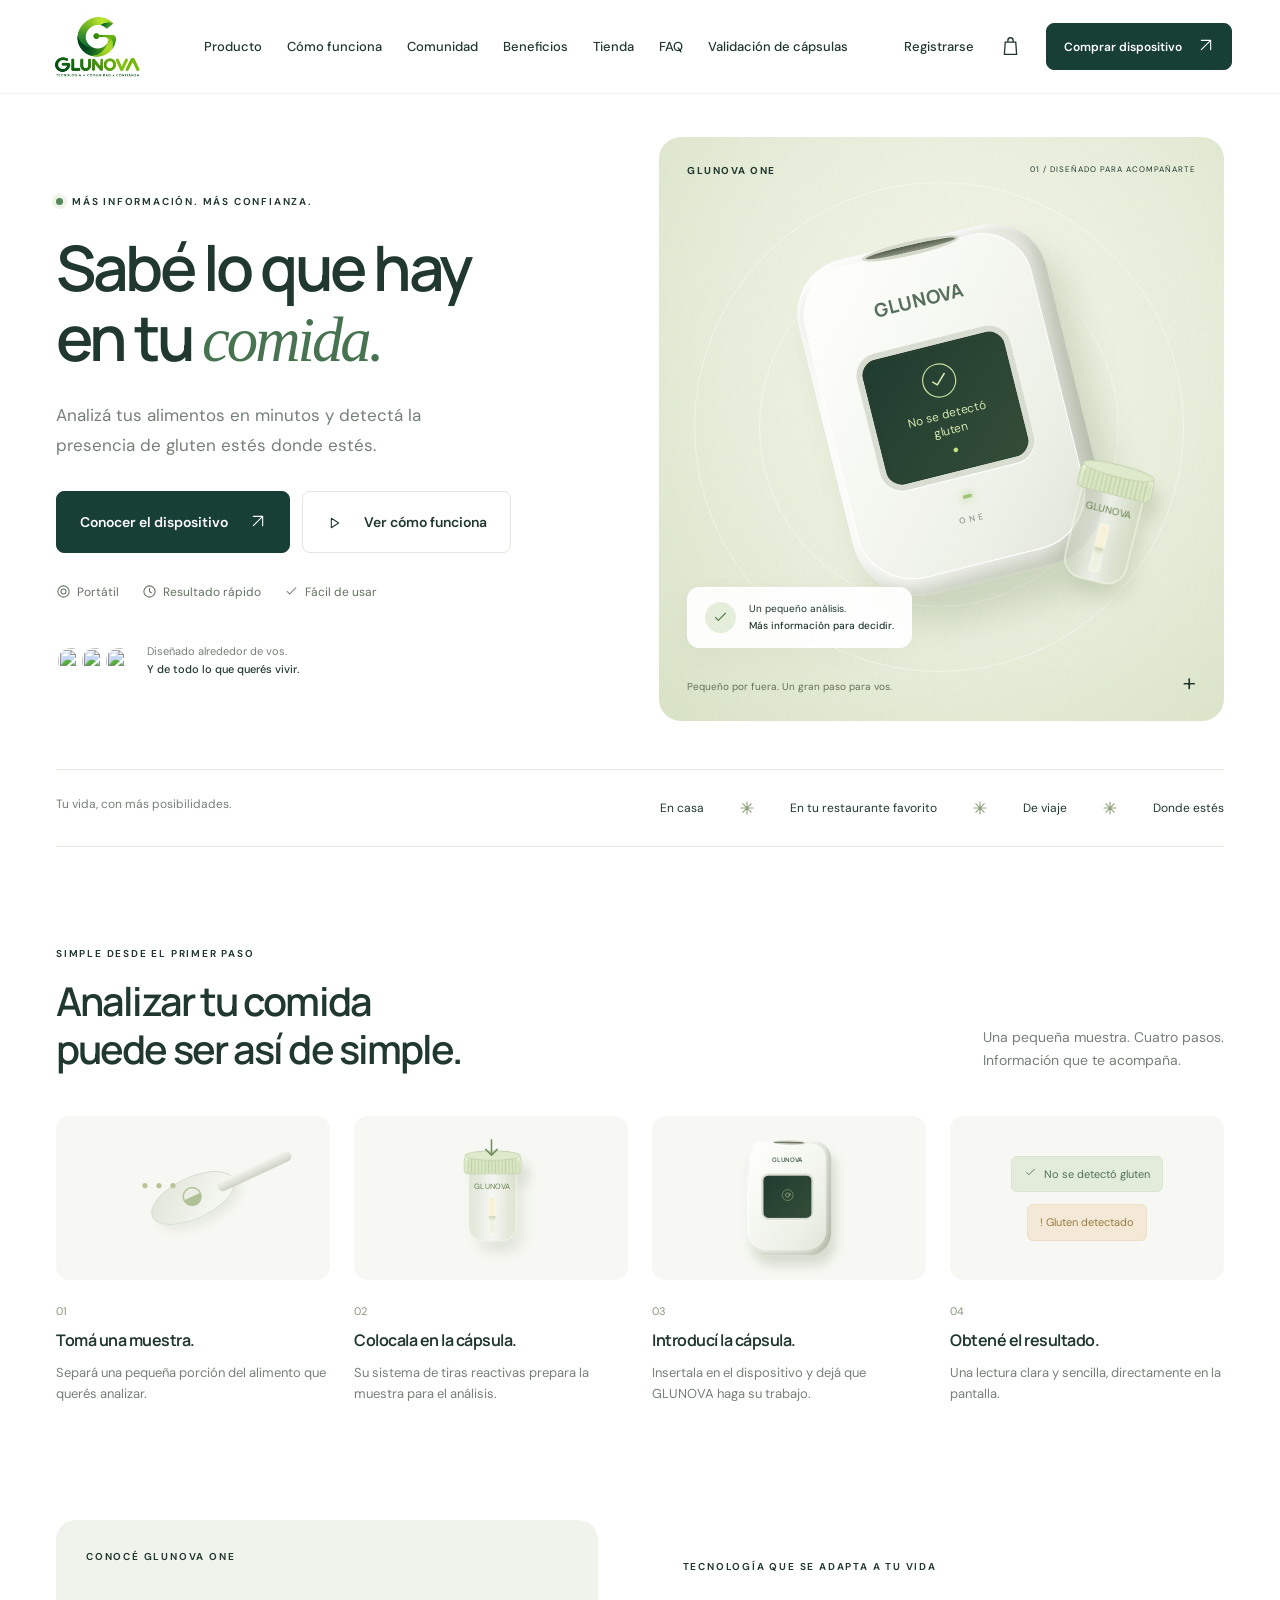
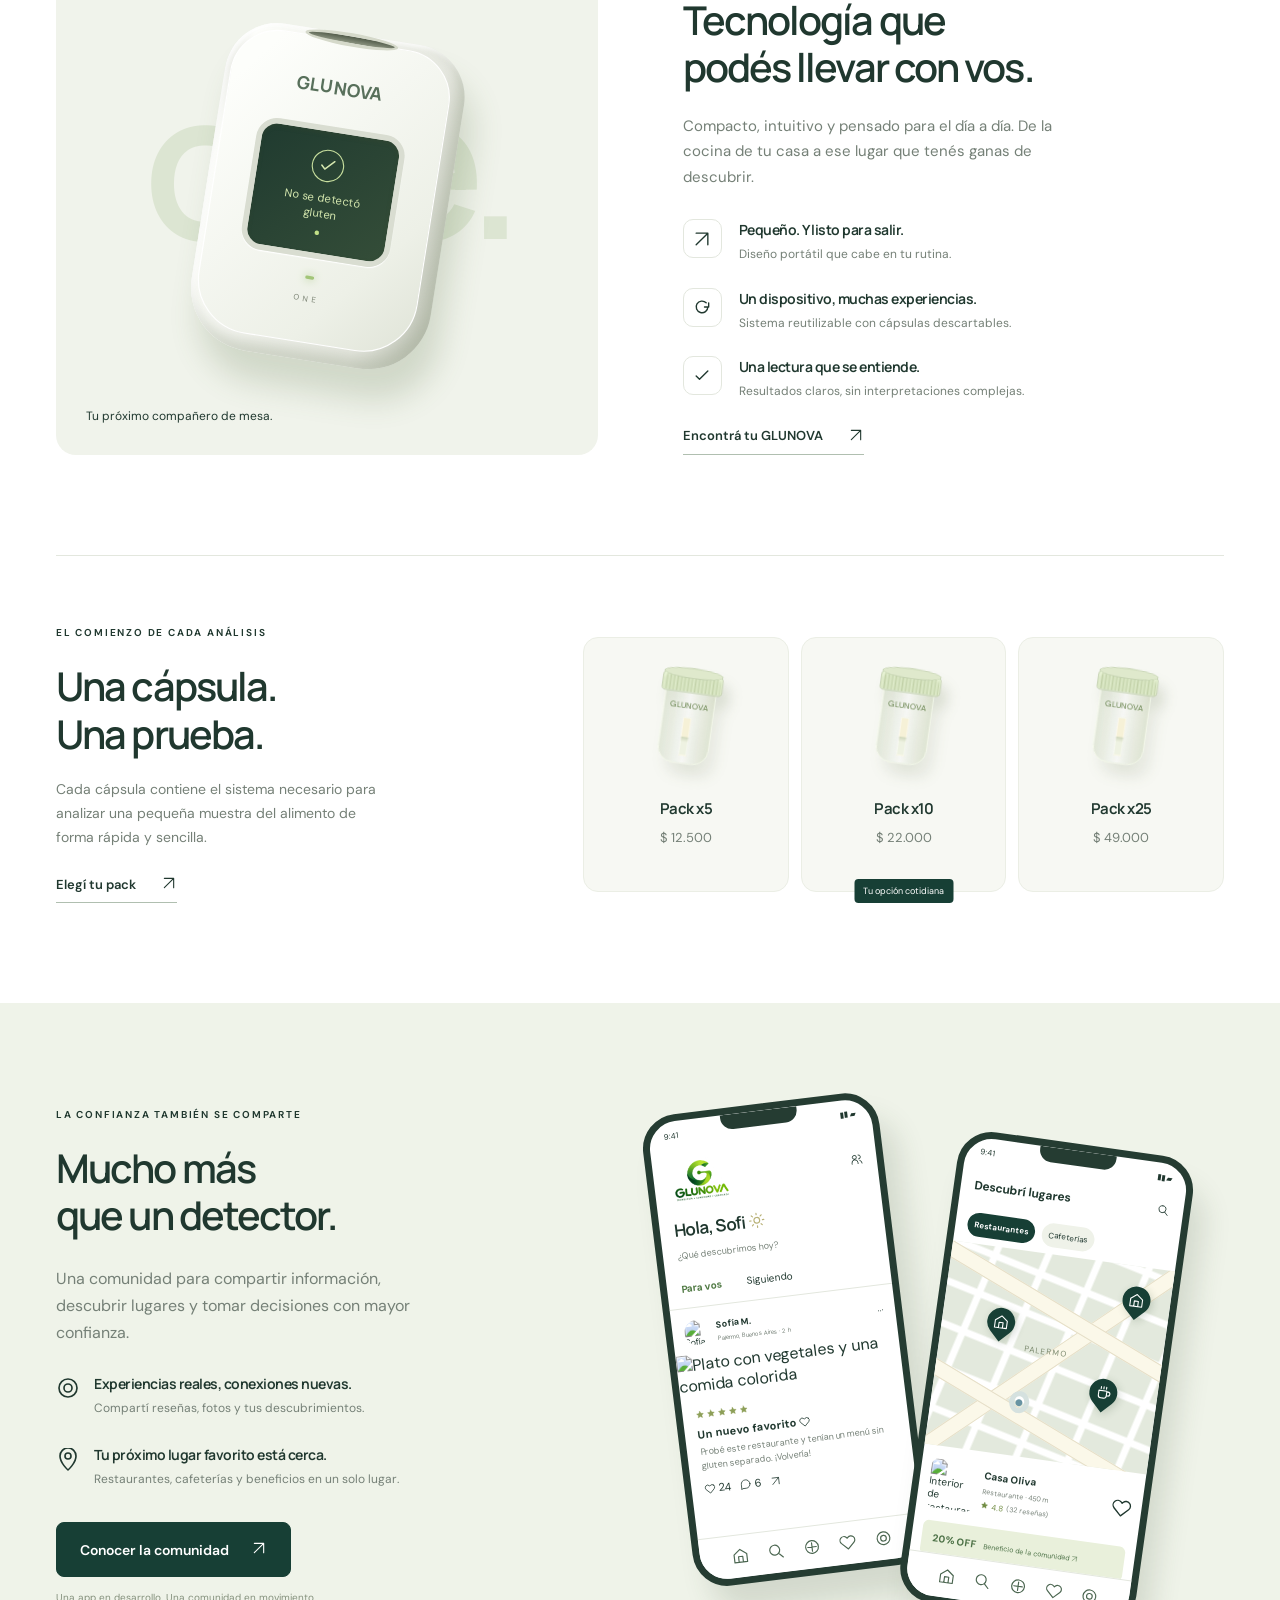
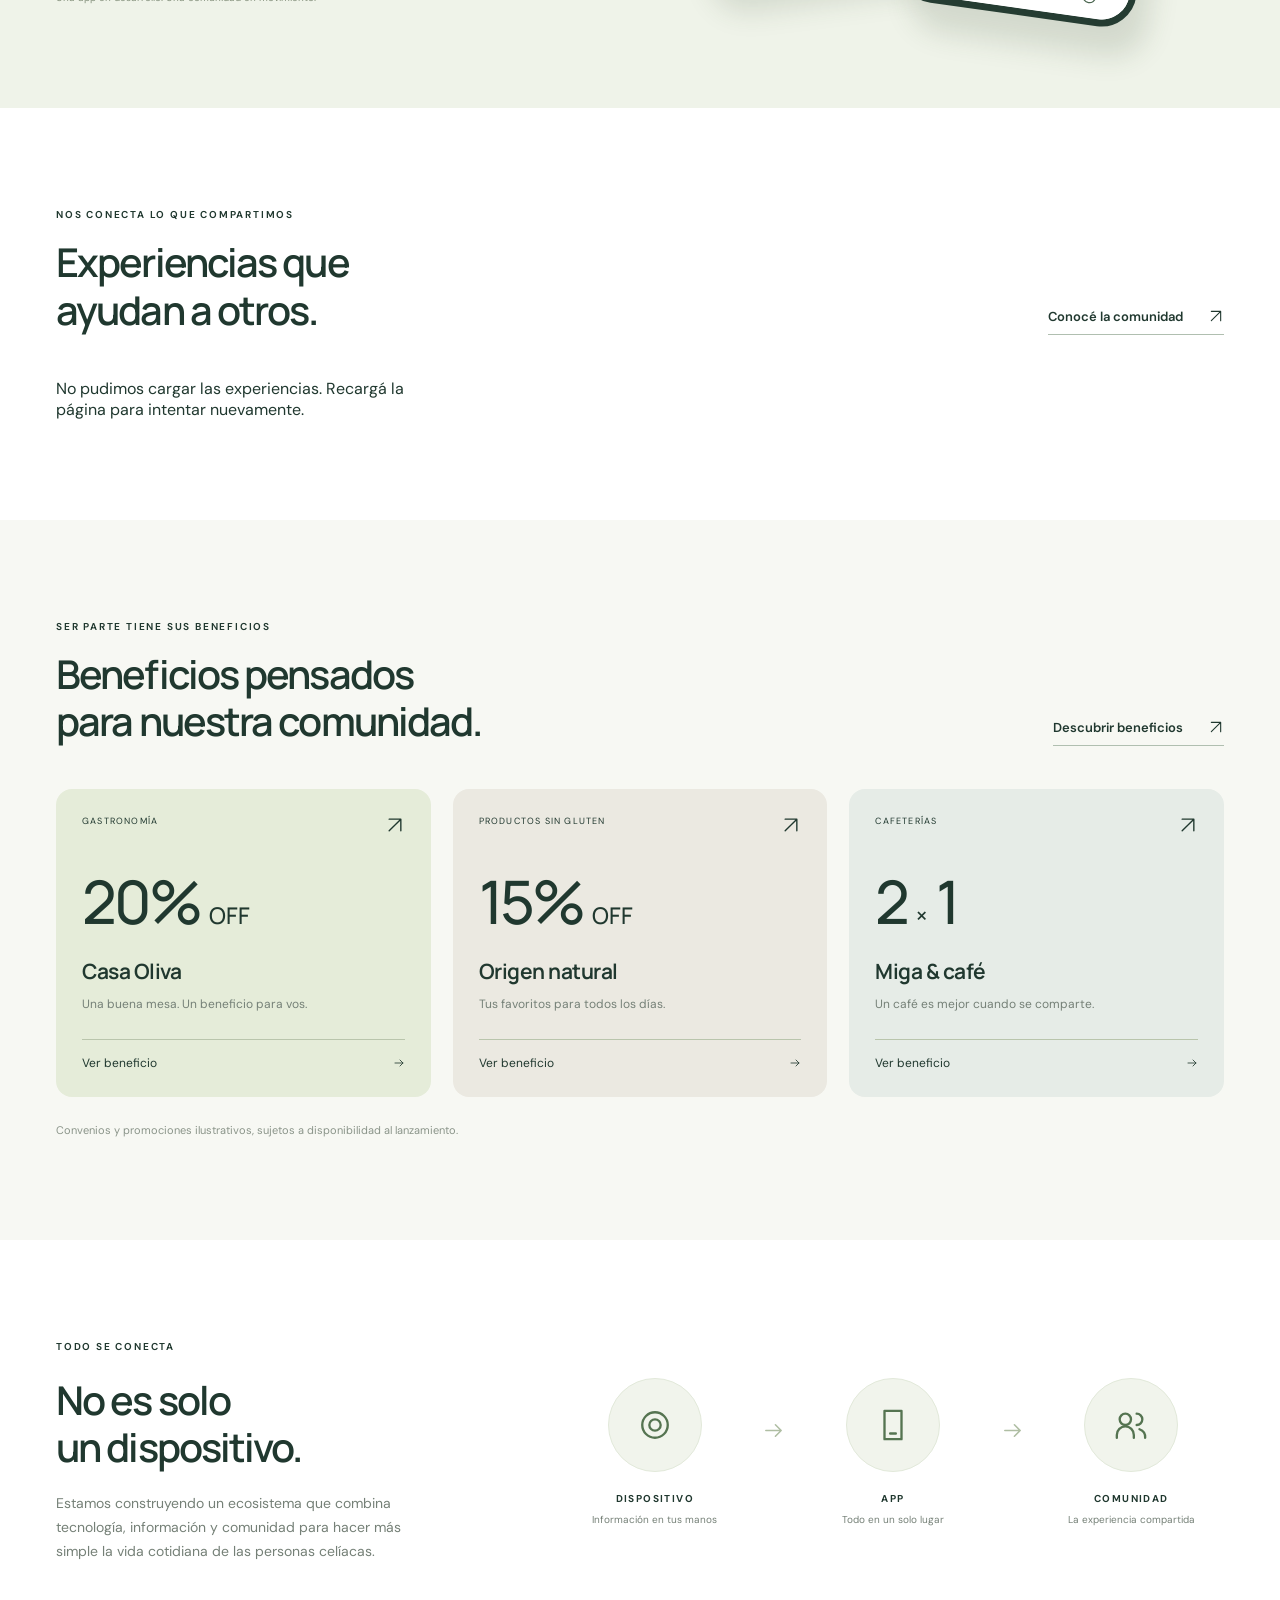
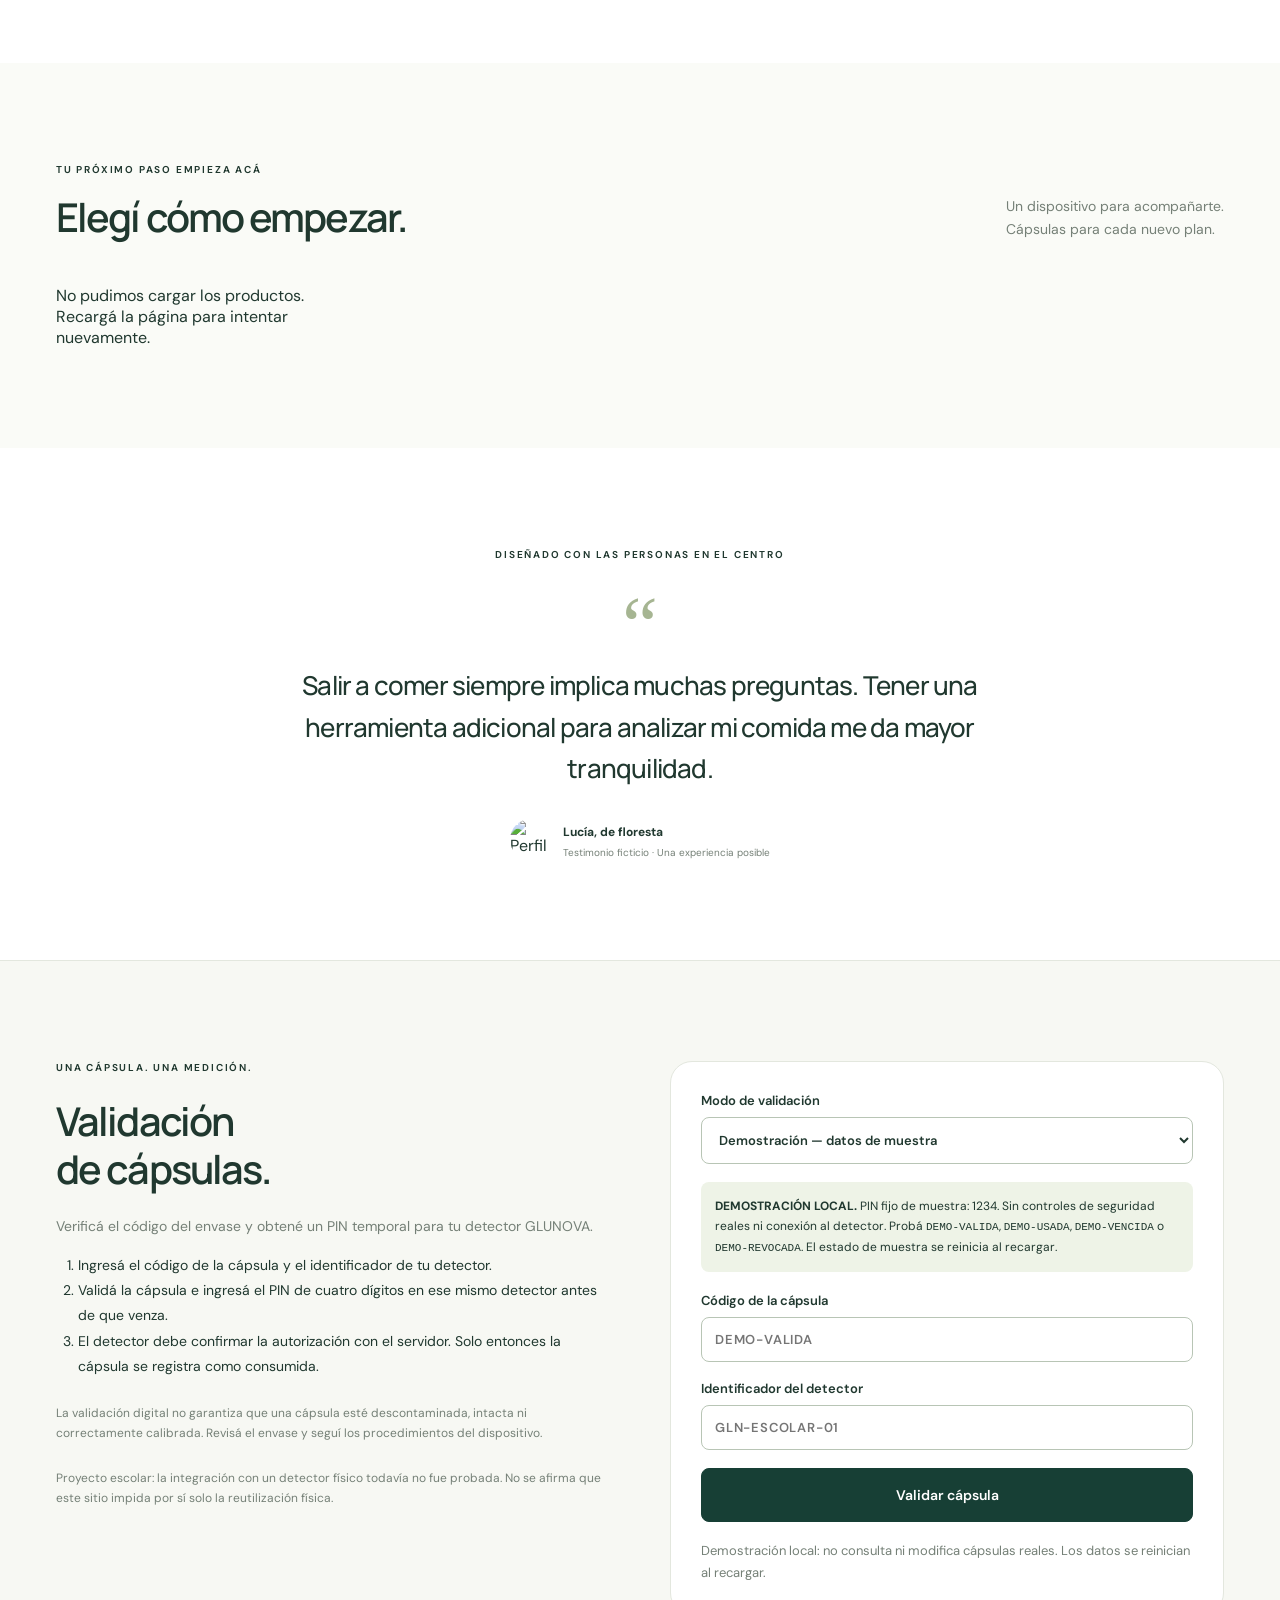
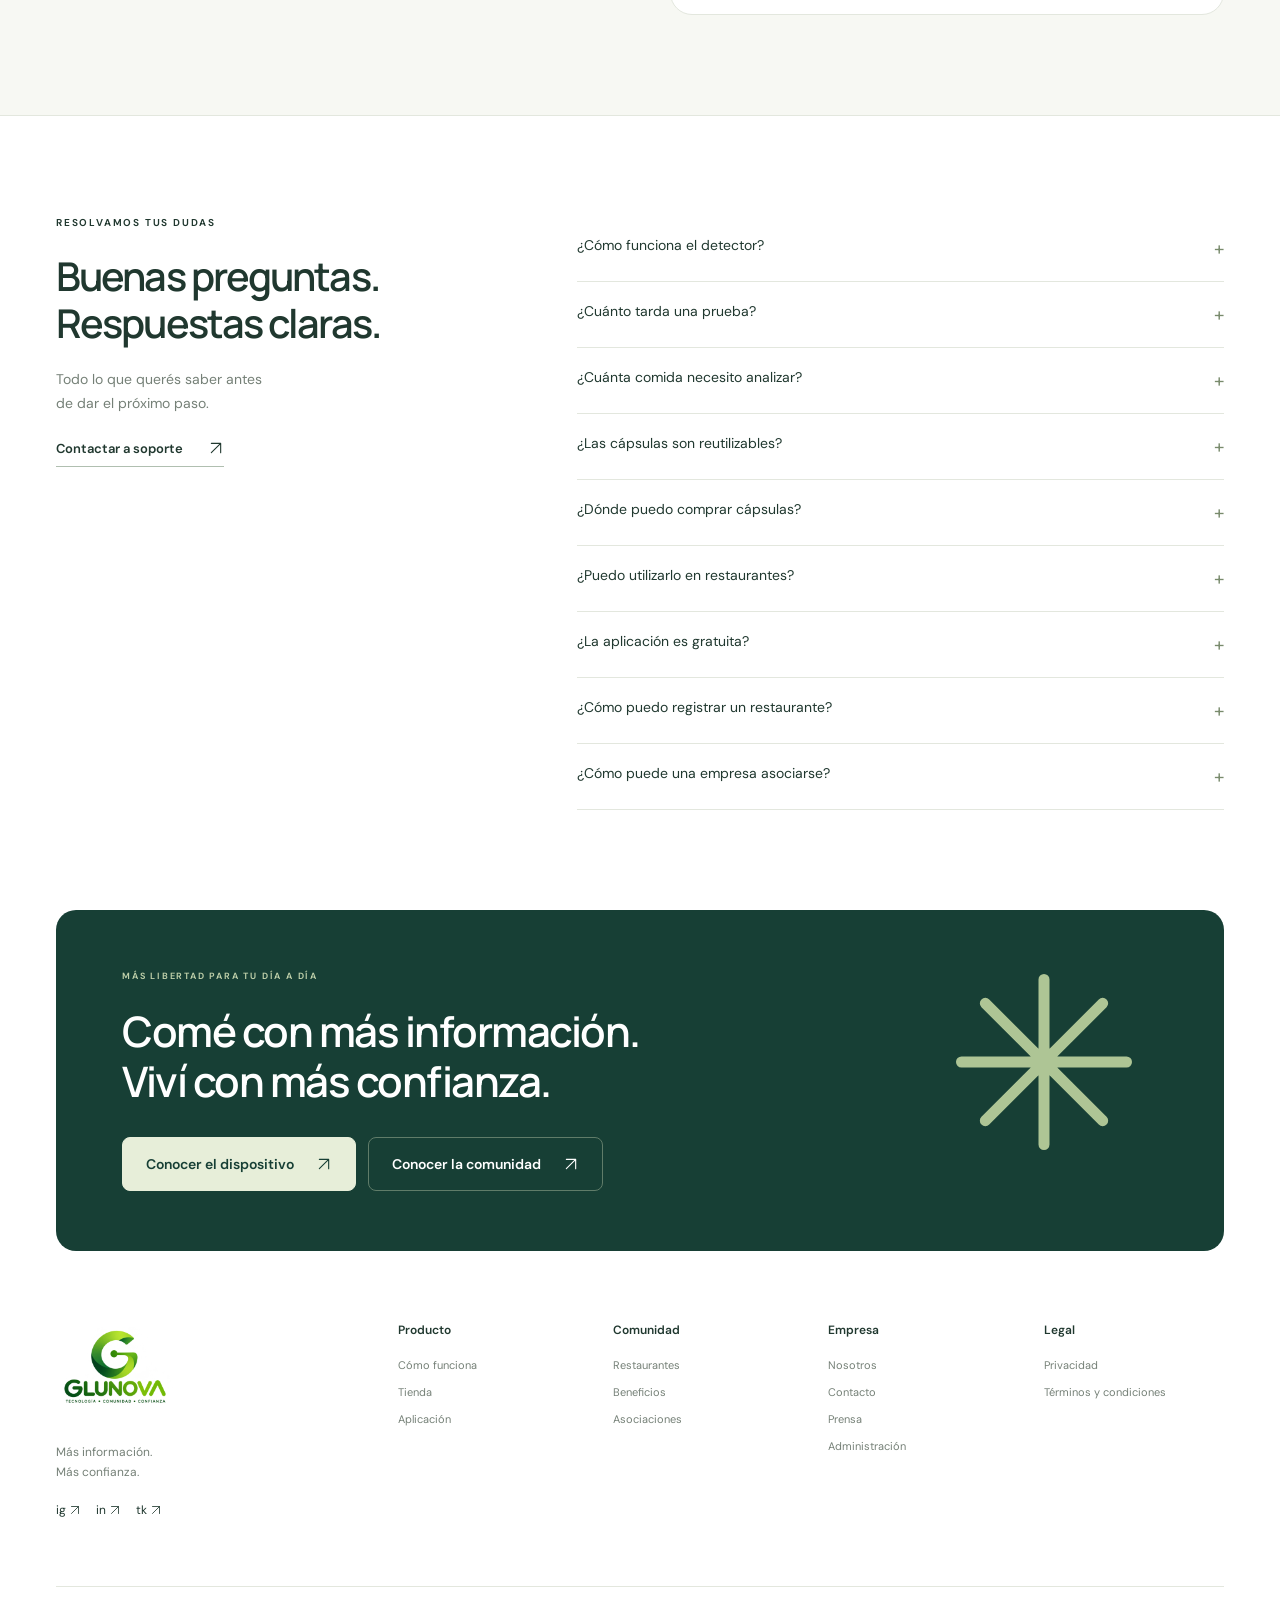
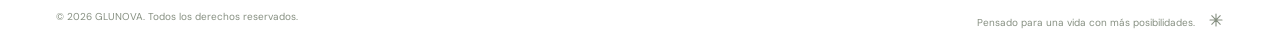
==== commit 9b075c21: "Add files via upload" ====
--- a/index.html
+++ b/index.html
@@ -1,6 +1,6 @@
 <!DOCTYPE html>
-<html lang="es"><head><meta charset="UTF-8"><meta name="viewport" content="width=device-width, initial-scale=1"><meta name="description" content="GLUNOVA: un ecosistema de tecnología, información y comunidad para personas celíacas. Conocé nuestro detector portátil, cápsulas y app."><meta name="theme-color" content="#163e36"><title>GLUNOVA — Comé con más confianza</title><link rel="icon" type="image/png" href="logofin.png"><link rel="preconnect" href="https://fonts.googleapis.com"><link rel="preconnect" href="https://fonts.gstatic.com" crossorigin><link href="https://fonts.googleapis.com/css2?family=DM+Sans:wght@400;450;500;600;650;700&family=Manrope:wght@400;500;600;650;700;750;800&display=swap" rel="stylesheet"><link rel="stylesheet" href="styles.css?v=20261106-logo-upright"><script src="config.js" defer></script><script src="content.js" defer></script><script src="app.js?v=20261106-media" defer></script><script src="video.js?v=20261106-media" defer></script></head><body>
-<header class="navbar"><a href="#" class="logo" aria-label="GLUNOVA, inicio"><img src="logofin.png" alt="GLUNOVA" width="100" height="70"></a><nav id="navigation" aria-label="Navegación principal"><a href="#producto">Producto</a><a href="#como-funciona">Cómo funciona</a><a href="#comunidad">Comunidad</a><a href="#beneficios">Beneficios</a><a href="#tienda">Tienda</a><a href="#faq">FAQ</a></nav><div class="nav-actions"><button class="register-button text-button" data-register aria-haspopup="dialog">Registrarse</button><button class="cart-toggle icon-button" aria-label="Abrir carrito"><svg viewBox="0 0 24 24"><path d="M6 7h12l1 14H5L6 7Zm3 0V5a3 3 0 0 1 6 0v2"/></svg><span class="cart-count" hidden>0</span></button><a class="button small" href="#tienda">Comprar dispositivo <span><svg class="ui-icon" viewBox="0 0 24 24" aria-hidden="true" focusable="false"><path d="M5 19 19 5M5 5h14v14"/></svg></span></a><button class="menu-toggle icon-button" aria-label="Abrir menú" aria-expanded="false"><svg class="ui-icon" viewBox="0 0 24 24" aria-hidden="true" focusable="false"><path d="M4 6h16M4 12h16M4 18h16"/></svg></button></div></header>
+<html lang="es"><head><meta charset="UTF-8"><meta name="viewport" content="width=device-width, initial-scale=1"><meta name="description" content="GLUNOVA: un ecosistema de tecnología, información y comunidad para personas celíacas. Conocé nuestro detector portátil, cápsulas y app."><meta name="theme-color" content="#163e36"><title>GLUNOVA — Comé con más confianza</title><link rel="icon" type="image/png" href="logofin.png"><link rel="preconnect" href="https://fonts.googleapis.com"><link rel="preconnect" href="https://fonts.gstatic.com" crossorigin><link href="https://fonts.googleapis.com/css2?family=DM+Sans:wght@400;450;500;600;650;700&family=Manrope:wght@400;500;600;650;700;750;800&display=swap" rel="stylesheet"><link rel="stylesheet" href="styles.css?v=20261106-logo-upright"><script src="config.js?v=20261106-capsules" defer></script><script src="content.js" defer></script><script src="app.js?v=20261106-media" defer></script><script src="video.js?v=20261106-media" defer></script><link rel="stylesheet" href="capsules.css?v=20261106"><script src="capsule-client.js?v=20261106" defer></script><script src="capsule-demo.js?v=20261106" defer></script><script src="capsules.js?v=20261106" defer></script></head><body>
+<header class="navbar"><a href="#" class="logo" aria-label="GLUNOVA, inicio"><img src="logofin.png" alt="GLUNOVA" width="100" height="70"></a><nav id="navigation" aria-label="Navegación principal"><a href="#producto">Producto</a><a href="#como-funciona">Cómo funciona</a><a href="#comunidad">Comunidad</a><a href="#beneficios">Beneficios</a><a href="#tienda">Tienda</a><a href="#faq">FAQ</a><a href="#validacion-capsulas">Validación de cápsulas</a></nav><div class="nav-actions"><button class="register-button text-button" data-register aria-haspopup="dialog">Registrarse</button><button class="cart-toggle icon-button" aria-label="Abrir carrito"><svg viewBox="0 0 24 24"><path d="M6 7h12l1 14H5L6 7Zm3 0V5a3 3 0 0 1 6 0v2"/></svg><span class="cart-count" hidden>0</span></button><a class="button small" href="#tienda">Comprar dispositivo <span><svg class="ui-icon" viewBox="0 0 24 24" aria-hidden="true" focusable="false"><path d="M5 19 19 5M5 5h14v14"/></svg></span></a><button class="menu-toggle icon-button" aria-label="Abrir menú" aria-expanded="false"><svg class="ui-icon" viewBox="0 0 24 24" aria-hidden="true" focusable="false"><path d="M4 6h16M4 12h16M4 18h16"/></svg></button></div></header>
 <main><section class="hero section-wrap"><div class="hero-copy"><div class="eyebrow"><span class="status-dot"></span> MÁS INFORMACIÓN. MÁS CONFIANZA.</div><h1>Sabé lo que hay<br>en tu <span class="serif-word">comida.</span></h1><p>Analizá tus alimentos en minutos y detectá la presencia de gluten estés donde estés.</p><div class="button-row"><a href="#producto" class="button">Conocer el dispositivo <span><svg class="ui-icon" viewBox="0 0 24 24" aria-hidden="true" focusable="false"><path d="M5 19 19 5M5 5h14v14"/></svg></span></a><a href="video1.mp4" class="button secondary" data-video aria-haspopup="dialog"><span class="play"><svg class="ui-icon" viewBox="0 0 24 24" aria-hidden="true" focusable="false"><path d="m8 5 11 7-11 7Z"/></svg></span> Ver cómo funciona</a></div><div class="hero-features"><span><svg class="ui-icon" viewBox="0 0 24 24" aria-hidden="true" focusable="false"><path d="M12 8a4 4 0 1 0 0 8 4 4 0 0 0 0-8"/><circle cx="12" cy="12" r="9"/></svg> Portátil</span><span><svg class="ui-icon" viewBox="0 0 24 24" aria-hidden="true" focusable="false"><path d="M12 7v5l3 2"/><circle cx="12" cy="12" r="9"/></svg> Resultado rápido</span><span><svg class="ui-icon" viewBox="0 0 24 24" aria-hidden="true" focusable="false"><path d="m5 12 4 4L19 6"/></svg> Fácil de usar</span></div><div class="hero-note"><span class="tiny-avatars"><img src="https://i.pravatar.cc/70?img=47" alt=""><img src="https://i.pravatar.cc/70?img=12" alt=""><img src="https://i.pravatar.cc/70?img=44" alt=""></span><span>Diseñado alrededor de vos.<br><strong>Y de todo lo que querés vivir.</strong></span></div></div><div class="hero-art"><div class="art-grain"></div><span class="art-label">GLUNOVA ONE <span>01 / DISEÑADO PARA ACOMPAÑARTE</span></span><div class="orbit orbit-one"></div><div class="orbit orbit-two"></div><div class="device hero-device"><div class="device-slot"></div><div class="device-face"><div class="device-brand">GLUNOVA</div><div class="device-screen"><span class="screen-check"><svg class="ui-icon" viewBox="0 0 24 24" aria-hidden="true" focusable="false"><path d="m5 12 4 4L19 6"/></svg></span><span>No se detectó<br><b>gluten</b></span><i></i></div><div class="device-light"></div><span class="device-model">ONE</span></div></div><div class="capsule hero-capsule"><div class="capsule-top"></div><div class="capsule-body"><span>GLUNOVA</span><i></i></div></div><div class="floating-result"><span class="result-icon"><svg class="ui-icon" viewBox="0 0 24 24" aria-hidden="true" focusable="false"><path d="m5 12 4 4L19 6"/></svg></span><div>Un pequeño análisis.<br><strong>Más información para decidir.</strong></div></div><span class="art-foot">Pequeño por fuera. Un gran paso para vos.</span><span class="art-plus">+</span></div></section>
 <div class="manifesto-strip section-wrap"><span>Tu vida, con más posibilidades.</span><div>En casa <span><svg class="ui-icon" viewBox="0 0 24 24" aria-hidden="true" focusable="false"><path d="M12 3v18M3 12h18M5.6 5.6l12.8 12.8M5.6 18.4 18.4 5.6"/></svg></span> En tu restaurante favorito <span><svg class="ui-icon" viewBox="0 0 24 24" aria-hidden="true" focusable="false"><path d="M12 3v18M3 12h18M5.6 5.6l12.8 12.8M5.6 18.4 18.4 5.6"/></svg></span> De viaje <span><svg class="ui-icon" viewBox="0 0 24 24" aria-hidden="true" focusable="false"><path d="M12 3v18M3 12h18M5.6 5.6l12.8 12.8M5.6 18.4 18.4 5.6"/></svg></span> Donde estés</div></div>
 <section id="como-funciona" class="section-wrap how section-space"><div class="section-heading"><div><div class="eyebrow">SIMPLE DESDE EL PRIMER PASO</div><h2>Analizar tu comida<br>puede ser así de simple.</h2></div><p>Una pequeña muestra. Cuatro pasos.<br>Información que te acompaña.</p></div><div class="steps"><article><div class="step-visual"><span class="sample-spoon">◒</span><span class="sample-dots">• • •</span></div><span class="step-number">01</span><h3>Tomá una muestra.</h3><p>Separá una pequeña porción del alimento que querés analizar.</p></article><article><div class="step-visual"><div class="capsule mini-capsule"><div class="capsule-top"></div><div class="capsule-body"><span>GLUNOVA</span><i></i></div></div><span class="sample-arrow"><svg class="ui-icon" viewBox="0 0 24 24" aria-hidden="true" focusable="false"><path d="M12 4v16m-6-6 6 6 6-6"/></svg></span></div><span class="step-number">02</span><h3>Colocala en la cápsula.</h3><p>Su sistema de tiras reactivas prepara la muestra para el análisis.</p></article><article><div class="step-visual"><div class="device small-device"><div class="device-slot"></div><div class="device-face"><div class="device-brand">GLUNOVA</div><div class="device-screen"><span class="screen-check"><svg class="ui-icon" viewBox="0 0 24 24" aria-hidden="true" focusable="false"><path d="M20 7v5h-5M19 12a7 7 0 1 1-2-5"/></svg></span></div></div></div></div><span class="step-number">03</span><h3>Introducí la cápsula.</h3><p>Insertala en el dispositivo y dejá que GLUNOVA haga su trabajo.</p></article><article><div class="step-visual result-visual"><span><svg class="ui-icon" viewBox="0 0 24 24" aria-hidden="true" focusable="false"><path d="m5 12 4 4L19 6"/></svg> No se detectó gluten</span><span>! Gluten detectado</span></div><span class="step-number">04</span><h3>Obtené el resultado.</h3><p>Una lectura clara y sencilla, directamente en la pantalla.</p></article></div></section>
@@ -12,6 +12,7 @@
 <section class="ecosystem section-wrap section-space"><div><div class="eyebrow">TODO SE CONECTA</div><h2>No es solo<br>un dispositivo.</h2><p>Estamos construyendo un ecosistema que combina tecnología, información y comunidad para hacer más simple la vida cotidiana de las personas celíacas.</p></div><div class="ecosystem-diagram"><div><span><svg class="ui-icon" viewBox="0 0 24 24" aria-hidden="true" focusable="false"><path d="M12 8a4 4 0 1 0 0 8 4 4 0 0 0 0-8"/><circle cx="12" cy="12" r="9"/></svg></span><b>DISPOSITIVO</b><small>Información en tus manos</small></div><i><svg class="ui-icon" viewBox="0 0 24 24" aria-hidden="true" focusable="false"><path d="M4 12h16m-6-6 6 6-6 6"/></svg></i><div><span><svg class="ui-icon" viewBox="0 0 24 24" aria-hidden="true" focusable="false"><path d="M6 2h12v20H6ZM10 18h4"/></svg></span><b>APP</b><small>Todo en un solo lugar</small></div><i><svg class="ui-icon" viewBox="0 0 24 24" aria-hidden="true" focusable="false"><path d="M4 12h16m-6-6 6 6-6 6"/></svg></i><div><span><svg class="ui-icon" viewBox="0 0 24 24" aria-hidden="true" focusable="false"><path d="M8 12a4 4 0 1 0 0-8 4 4 0 0 0 0 8M2 21v-2a6 6 0 0 1 12 0v2M16 4a4 4 0 0 1 0 8M18 15a6 6 0 0 1 4 6"/></svg></span><b>COMUNIDAD</b><small>La experiencia compartida</small></div></div></section>
 <section id="tienda" class="store-section section-space"><div class="section-wrap"><div class="section-heading"><div><div class="eyebrow">TU PRÓXIMO PASO EMPIEZA ACÁ</div><h2>Elegí cómo empezar.</h2></div><p>Un dispositivo para acompañarte.<br>Cápsulas para cada nuevo plan.</p></div><div class="store-grid" id="store-grid"></div></div></section>
 <section class="testimonials section-wrap section-space"><div class="eyebrow">DISEÑADO CON LAS PERSONAS EN EL CENTRO</div><span class="quote-mark">“</span><blockquote>Salir a comer siempre implica muchas preguntas. Tener una herramienta adicional para analizar mi comida me da mayor tranquilidad.</blockquote><div class="testimonial-author"><img src="https://i.pravatar.cc/70?img=44" alt="Perfil ilustrativo" loading="lazy"><span><b>Lucía, de floresta</b><small>Testimonio ficticio · Una experiencia posible</small></span></div></section>
+<section id="validacion-capsulas" class="capsule-validation section-space"><div class="section-wrap capsule-validation-layout"><div><div class="eyebrow">UNA CÁPSULA. UNA MEDICIÓN.</div><h2>Validación<br>de cápsulas.</h2><p>Verificá el código del envase y obtené un PIN temporal para tu detector GLUNOVA.</p><ol><li>Ingresá el código de la cápsula y el identificador de tu detector.</li><li>Validá la cápsula e ingresá el PIN de cuatro dígitos en ese mismo detector antes de que venza.</li><li>El detector debe confirmar la autorización con el servidor. Solo entonces la cápsula se registra como consumida.</li></ol><p class="capsule-limit">La validación digital no garantiza que una cápsula esté descontaminada, intacta ni correctamente calibrada. Revisá el envase y seguí los procedimientos del dispositivo.</p><p class="capsule-limit">Proyecto escolar: la integración con un detector físico todavía no fue probada. No se afirma que este sitio impida por sí solo la reutilización física.</p></div><div class="capsule-validation-card"><label for="capsule-mode">Modo de validación<select id="capsule-mode"><option value="demo">Demostración — datos de muestra</option><option value="live">Servicio real — Supabase</option></select></label><div id="capsule-demo-note" class="mode-note"><strong>DEMOSTRACIÓN LOCAL.</strong> PIN fijo de muestra: 1234. Sin controles de seguridad reales ni conexión al detector. Probá <code>DEMO-VALIDA</code>, <code>DEMO-USADA</code>, <code>DEMO-VENCIDA</code> o <code>DEMO-REVOCADA</code>. El estado de muestra se reinicia al recargar.</div><div id="capsule-live-note" class="mode-note" hidden><strong>VERIFICACIÓN REAL.</strong> Solo acepta códigos generados en Supabase y detectores registrados. El PIN vence en un máximo de 5 minutos. Sin el backend desplegado, este modo devuelve un error; no simula validaciones.</div><form id="capsule-form"><label for="capsule-code">Código de la cápsula<input id="capsule-code" name="code" required maxlength="80" autocomplete="off" autocapitalize="characters" spellcheck="false" placeholder="DEMO-VALIDA"></label><label for="capsule-device">Identificador del detector<input id="capsule-device" name="device" maxlength="40" autocomplete="off" autocapitalize="characters" spellcheck="false" placeholder="GLN-ESCOLAR-01"></label><button class="button" id="capsule-submit" type="submit">Validar cápsula</button></form><p id="capsule-message" role="status" aria-live="polite"></p><div id="capsule-result" class="capsule-pin-result" tabindex="-1" hidden><strong>Tu PIN temporal</strong><output id="capsule-pin" aria-label="PIN de autorización"></output><p id="capsule-reservation"></p><p id="capsule-countdown"></p><small>Ingresá estos cuatro dígitos en el detector indicado. No uses otra cápsula con este PIN. La reserva todavía no equivale a una medición autorizada.</small><button class="button secondary" type="button" id="capsule-consume-demo" hidden>Simular autorización — solo demostración</button></div></div></div></section>
 <section id="faq" class="faq section-wrap section-space"><div><div class="eyebrow">RESOLVAMOS TUS DUDAS</div><h2>Buenas preguntas.<br>Respuestas claras.</h2><p>Todo lo que querés saber antes<br>de dar el próximo paso.</p><button class="link-arrow text-button" data-info="Soporte GLUNOVA">Contactar a soporte <svg class="ui-icon" viewBox="0 0 24 24" aria-hidden="true" focusable="false"><path d="M5 19 19 5M5 5h14v14"/></svg></button></div><div id="faq-list"></div></section>
 <section class="final-cta section-wrap"><span class="eyebrow">MÁS LIBERTAD PARA TU DÍA A DÍA</span><h2>Comé con más información.<br>Viví con más confianza.</h2><div class="button-row"><a class="button light" href="#producto">Conocer el dispositivo <svg class="ui-icon" viewBox="0 0 24 24" aria-hidden="true" focusable="false"><path d="M5 19 19 5M5 5h14v14"/></svg></a><a class="button outline-light" href="#comunidad">Conocer la comunidad <svg class="ui-icon" viewBox="0 0 24 24" aria-hidden="true" focusable="false"><path d="M5 19 19 5M5 5h14v14"/></svg></a></div><span class="cta-star"><svg class="ui-icon" viewBox="0 0 24 24" aria-hidden="true" focusable="false"><path d="M12 3v18M3 12h18M5.6 5.6l12.8 12.8M5.6 18.4 18.4 5.6"/></svg></span></section></main>
 <footer class="section-wrap"><div class="footer-main"><div class="footer-brand"><a href="#" class="logo"><img src="logofin.png" alt="GLUNOVA" width="120" height="100"></a><p>Más información.<br>Más confianza.</p><div class="socials"><button data-info="Instagram">ig <svg class="ui-icon" viewBox="0 0 24 24" aria-hidden="true" focusable="false"><path d="M5 19 19 5M5 5h14v14"/></svg></button><button data-info="LinkedIn">in <svg class="ui-icon" viewBox="0 0 24 24" aria-hidden="true" focusable="false"><path d="M5 19 19 5M5 5h14v14"/></svg></button><button data-info="TikTok">tk <svg class="ui-icon" viewBox="0 0 24 24" aria-hidden="true" focusable="false"><path d="M5 19 19 5M5 5h14v14"/></svg></button></div></div><div><h4>Producto</h4><a href="#como-funciona">Cómo funciona</a><a href="#tienda">Tienda</a><a href="#app">Aplicación</a></div><div><h4>Comunidad</h4><a href="#comunidad">Restaurantes</a><a href="#beneficios">Beneficios</a><button data-info="Asociaciones">Asociaciones</button></div><div><h4>Empresa</h4><button data-info="Nosotros">Nosotros</button><button data-info="Contacto">Contacto</button><button data-info="Prensa">Prensa</button><a href="admin.html">Administración</a></div><div><h4>Legal</h4><button data-info="Privacidad">Privacidad</button><button data-info="Términos y condiciones">Términos y condiciones</button></div></div><div class="footer-bottom"><span>© 2026 GLUNOVA. Todos los derechos reservados.</span><span>Pensado para una vida con más posibilidades. <span><svg class="ui-icon" viewBox="0 0 24 24" aria-hidden="true" focusable="false"><path d="M12 3v18M3 12h18M5.6 5.6l12.8 12.8M5.6 18.4 18.4 5.6"/></svg></span></span></div></footer>
--- a/capsules.css
+++ b/capsules.css
@@ -0,0 +1,18 @@
+.capsule-validation{background:var(--cream);border-top:1px solid var(--border);border-bottom:1px solid var(--border)}
+.capsule-validation-layout{display:grid;grid-template-columns:1fr 1fr;gap:60px;align-items:start}
+.capsule-validation h2{margin-bottom:22px}.capsule-validation p{font-size:14px}
+.capsule-validation ol{padding-left:22px;font-size:14px;line-height:1.8;color:var(--ink)}
+.capsule-validation-card{background:white;border:1px solid var(--border);border-radius:var(--radius);padding:30px;min-width:0}
+.capsule-validation label{display:block;font-size:13px;font-weight:600;margin-bottom:18px}
+.capsule-validation input,.capsule-validation select{display:block;width:100%;margin-top:8px;padding:13px;border:1px solid #b8c5b5;border-radius:8px;background:white;color:var(--ink);font:inherit}
+.capsule-validation input{text-transform:uppercase;letter-spacing:.8px}
+.capsule-validation .mode-note{font-size:12px;padding:14px;border-radius:8px;background:#eef3e7;margin-bottom:20px;line-height:1.7}
+.capsule-validation .mode-note code{font-size:11px;white-space:nowrap}
+.capsule-validation .button{width:100%}.capsule-validation button:disabled{opacity:.6;cursor:wait}
+#capsule-message{margin-top:18px;min-height:3em;font-size:13px}.capsule-validation .is-error{color:#9b3029}
+.capsule-pin-result{border-top:1px solid var(--border);margin-top:20px;padding-top:20px;text-align:center;outline-offset:6px}
+#capsule-pin{display:block;font:700 clamp(42px,8vw,64px)/1.4 Manrope,sans-serif;letter-spacing:12px;color:var(--forest);font-variant-numeric:tabular-nums}
+.capsule-validation .capsule-limit{font-size:12px;margin-top:24px}.capsule-validation small{display:block;font-size:11px;line-height:1.7;color:var(--muted)}
+#capsule-countdown{margin-bottom:15px}#capsule-consume-demo{margin-top:16px}
+@media(min-width:761px) and (max-width:1250px){.navbar .small{display:none}.navbar nav{gap:12px}.navbar nav a{font-size:11px}}
+@media(max-width:760px){.capsule-validation-layout{grid-template-columns:minmax(0,1fr);gap:28px}.capsule-validation-card{padding:22px}.capsule-validation h2{font-size:32px}}
